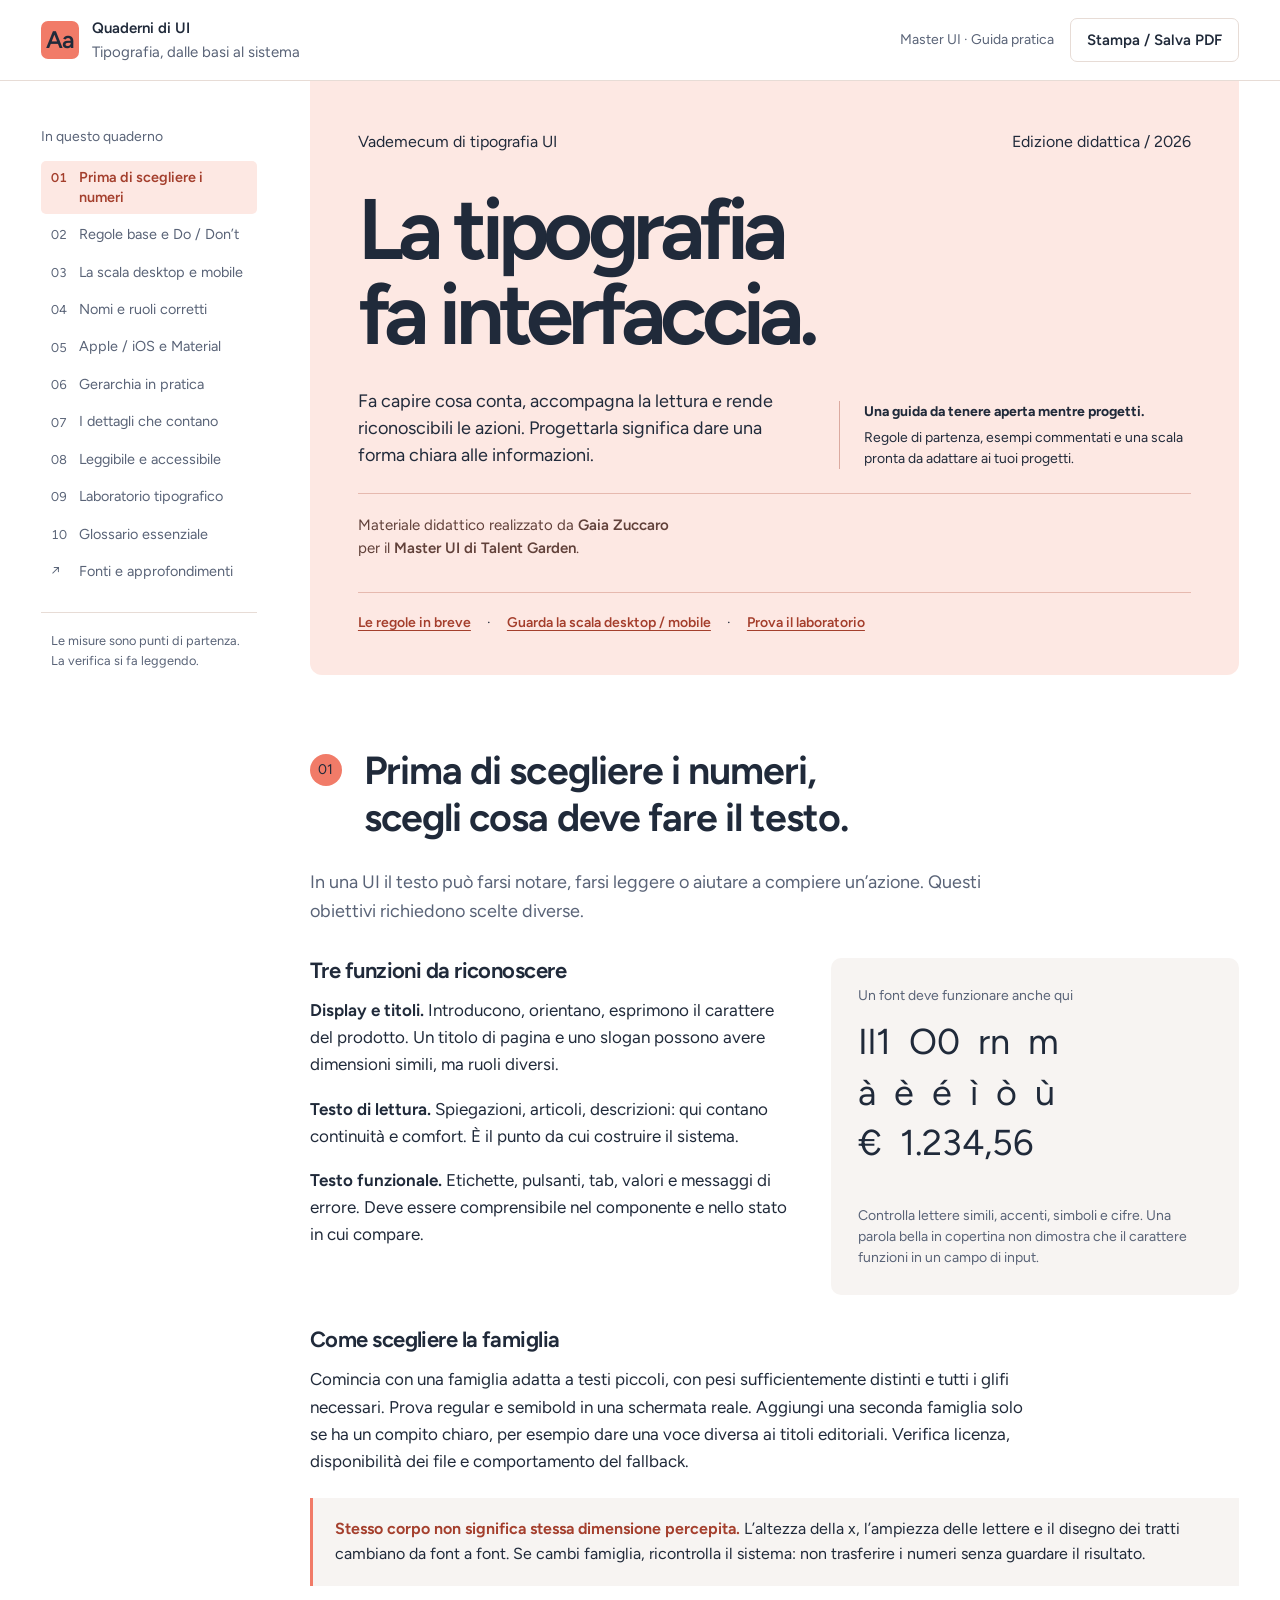
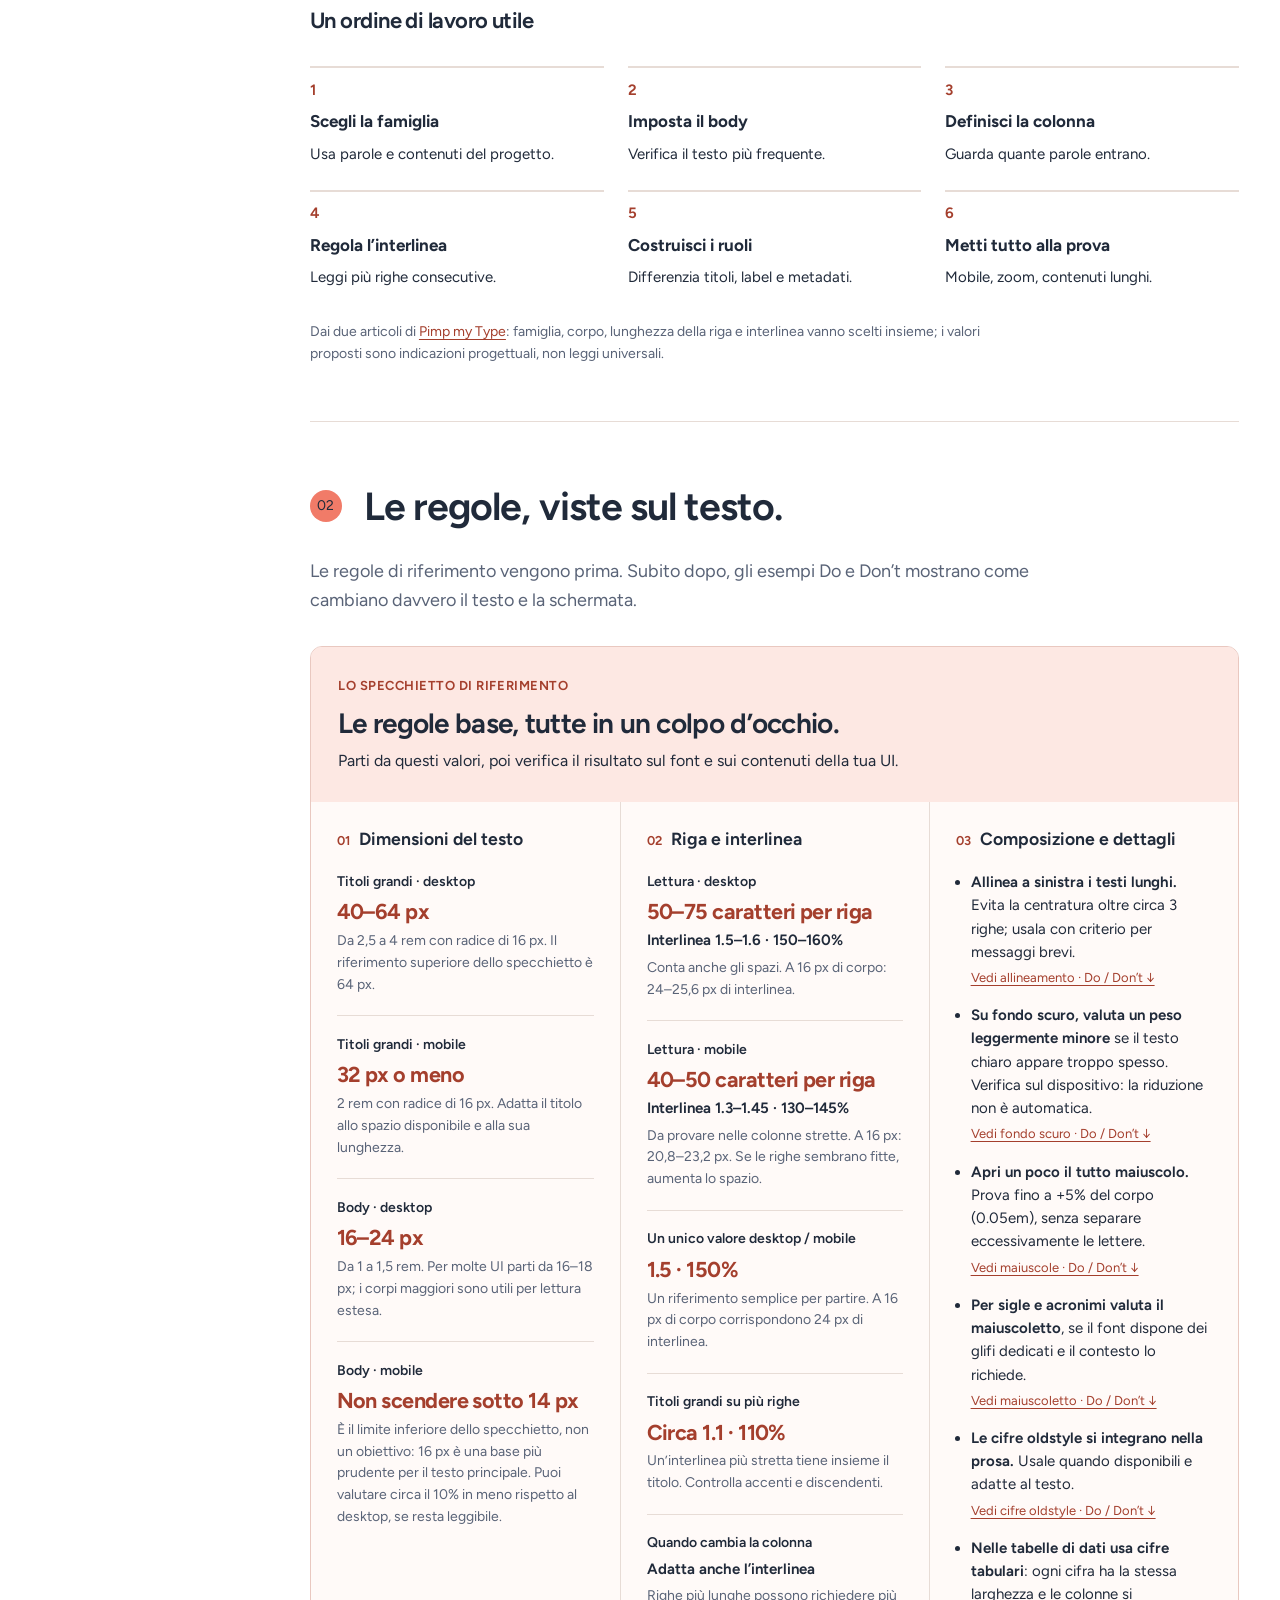
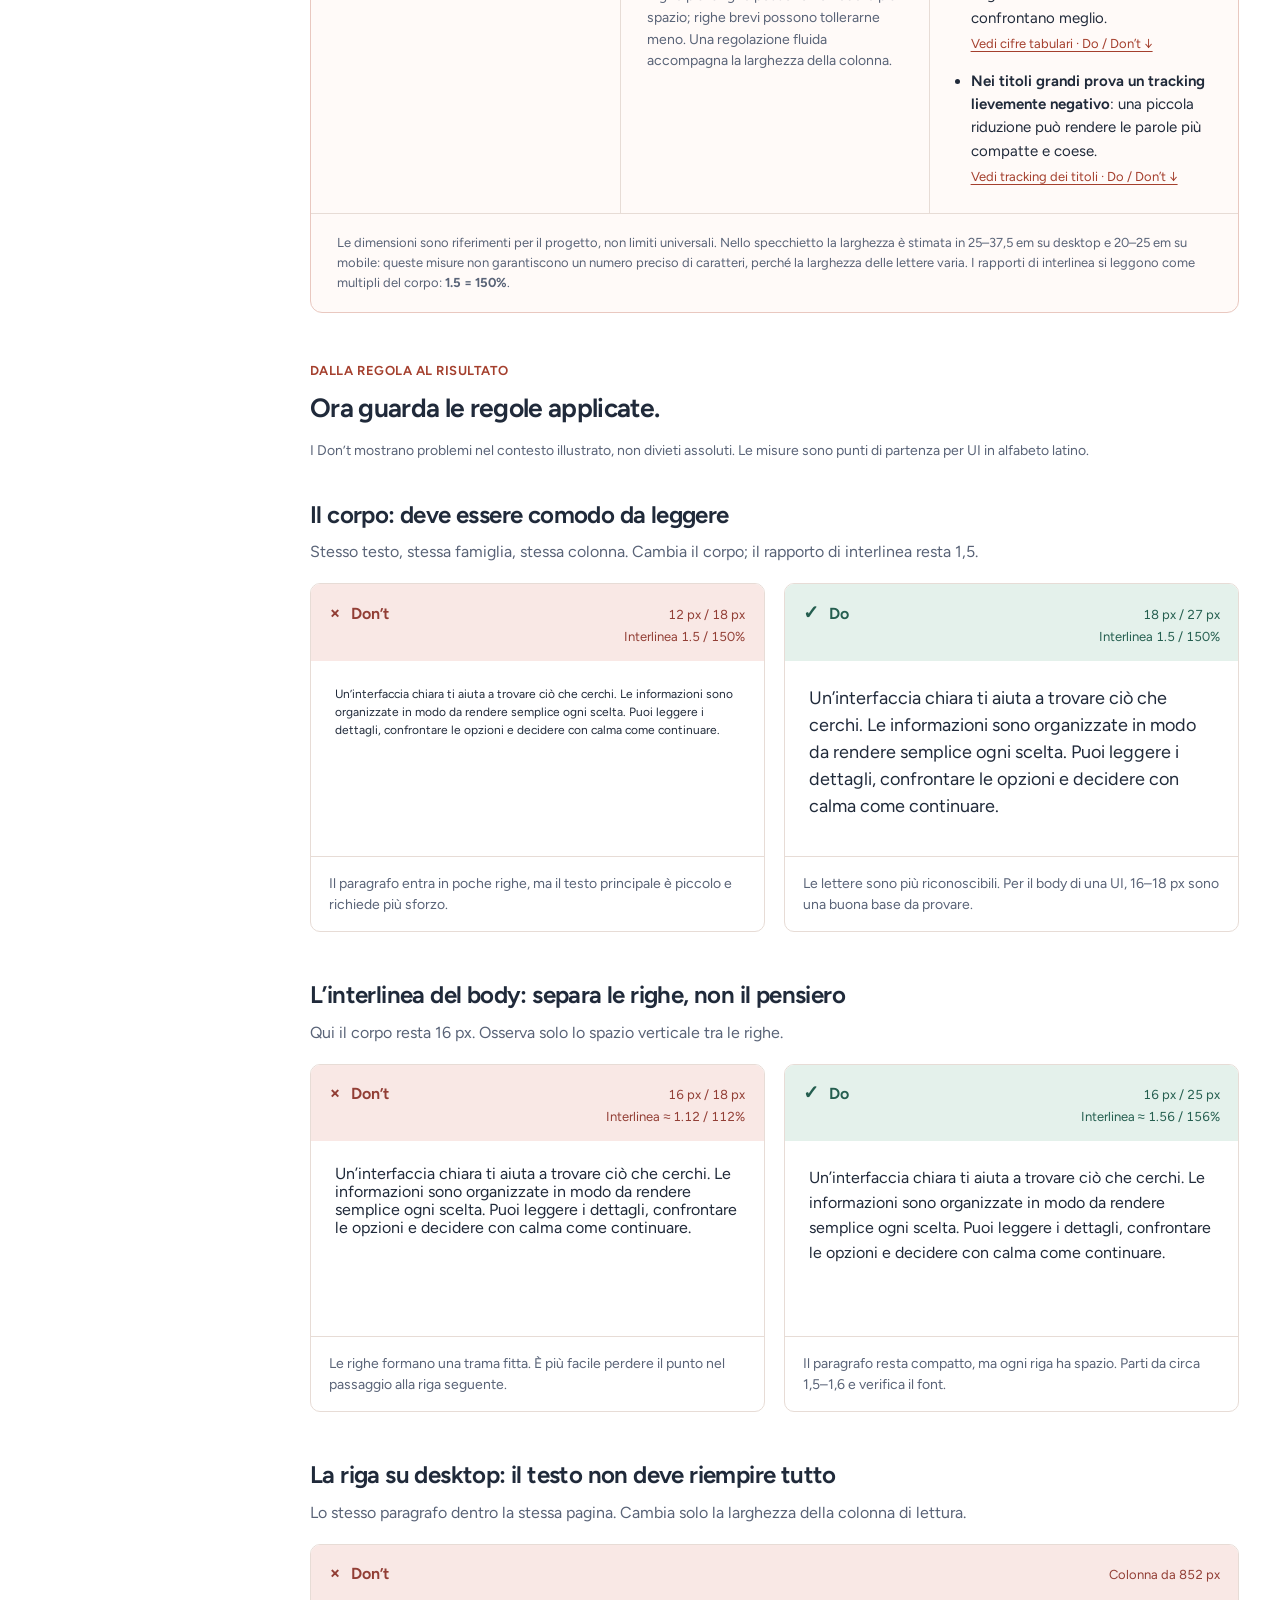
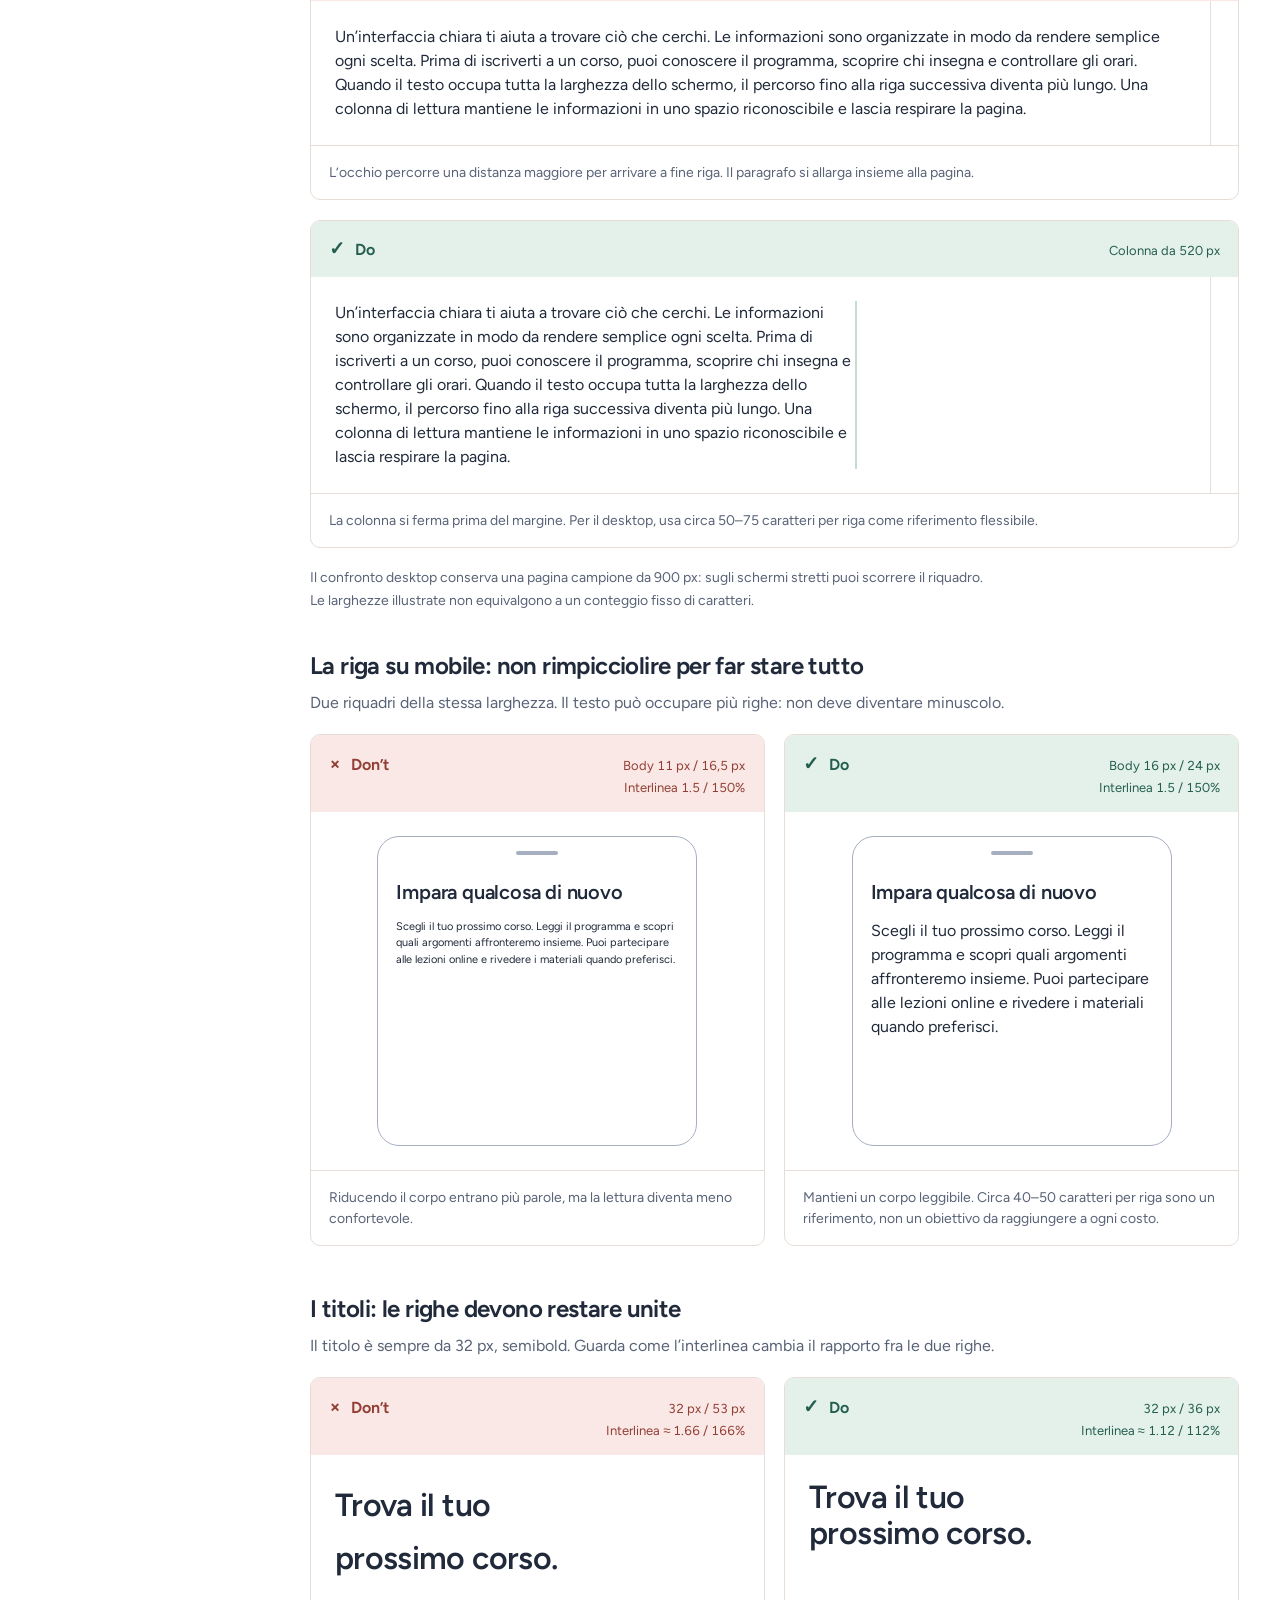
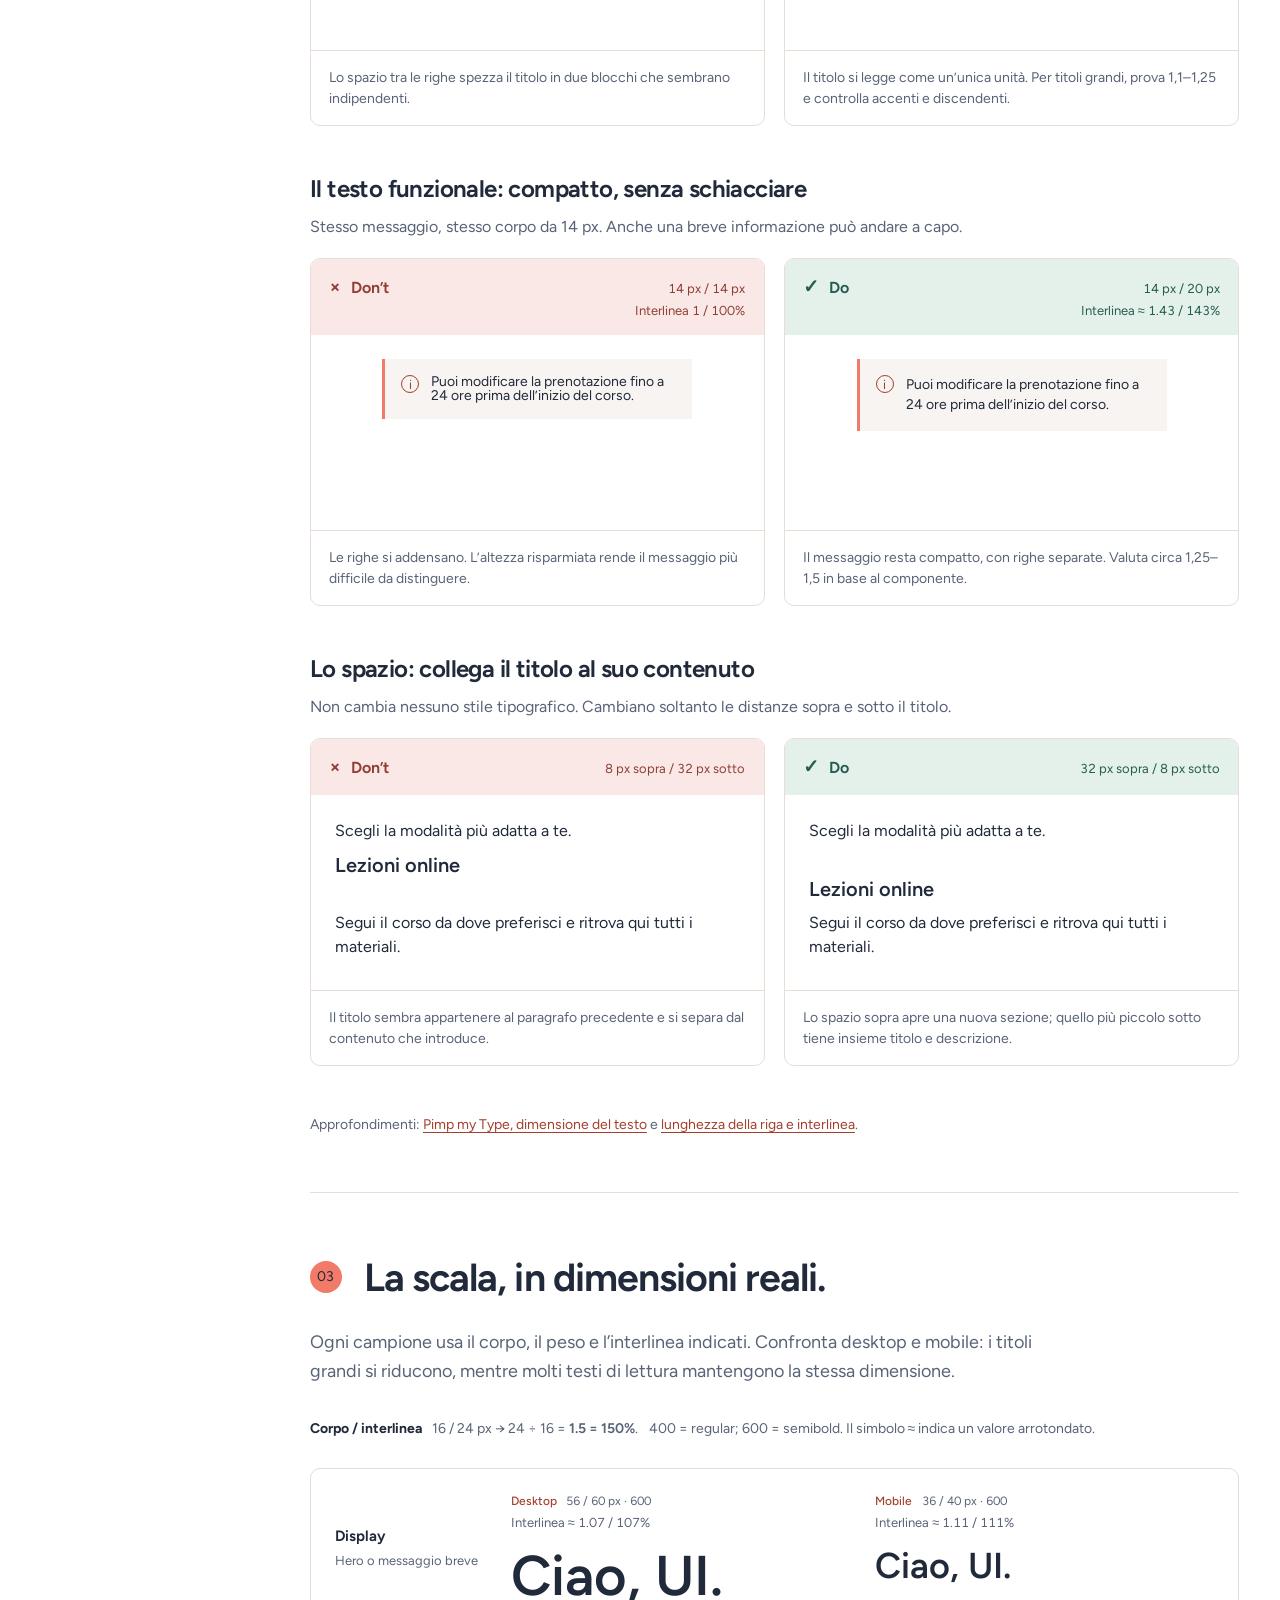
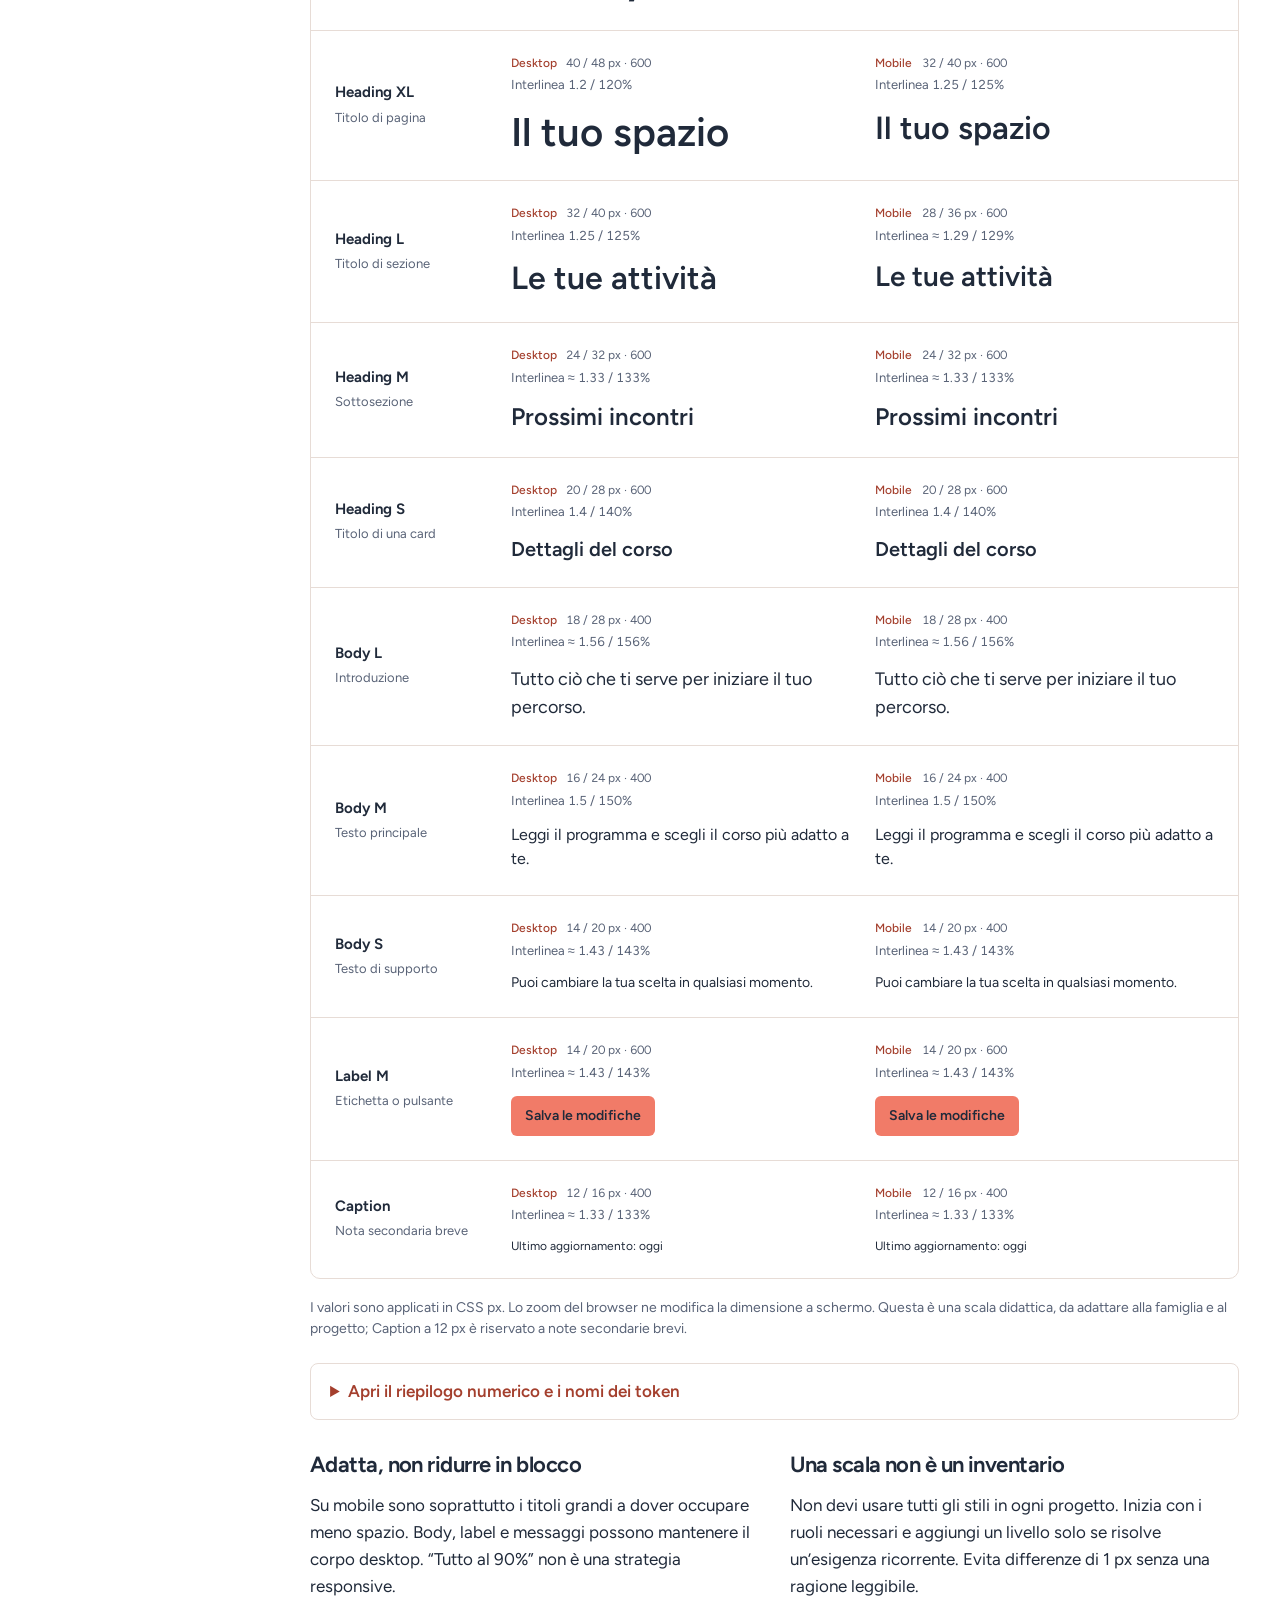
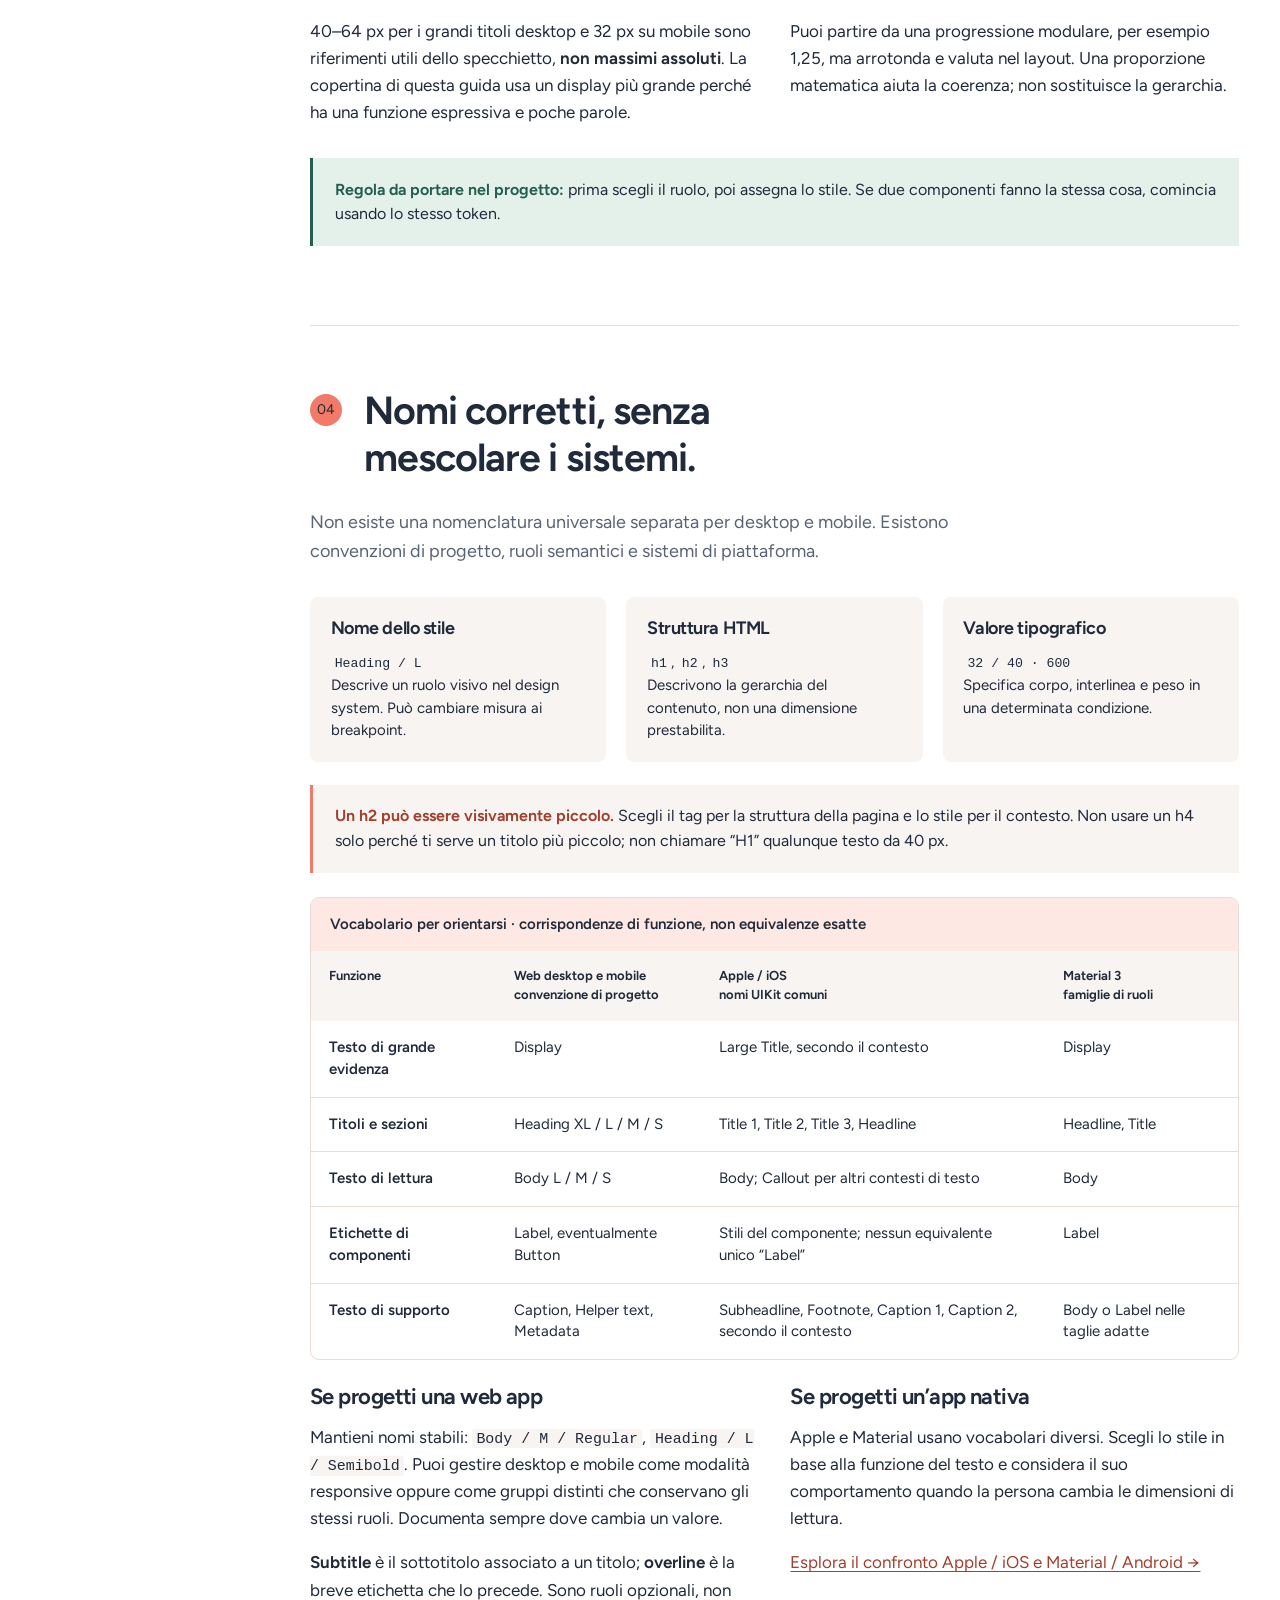
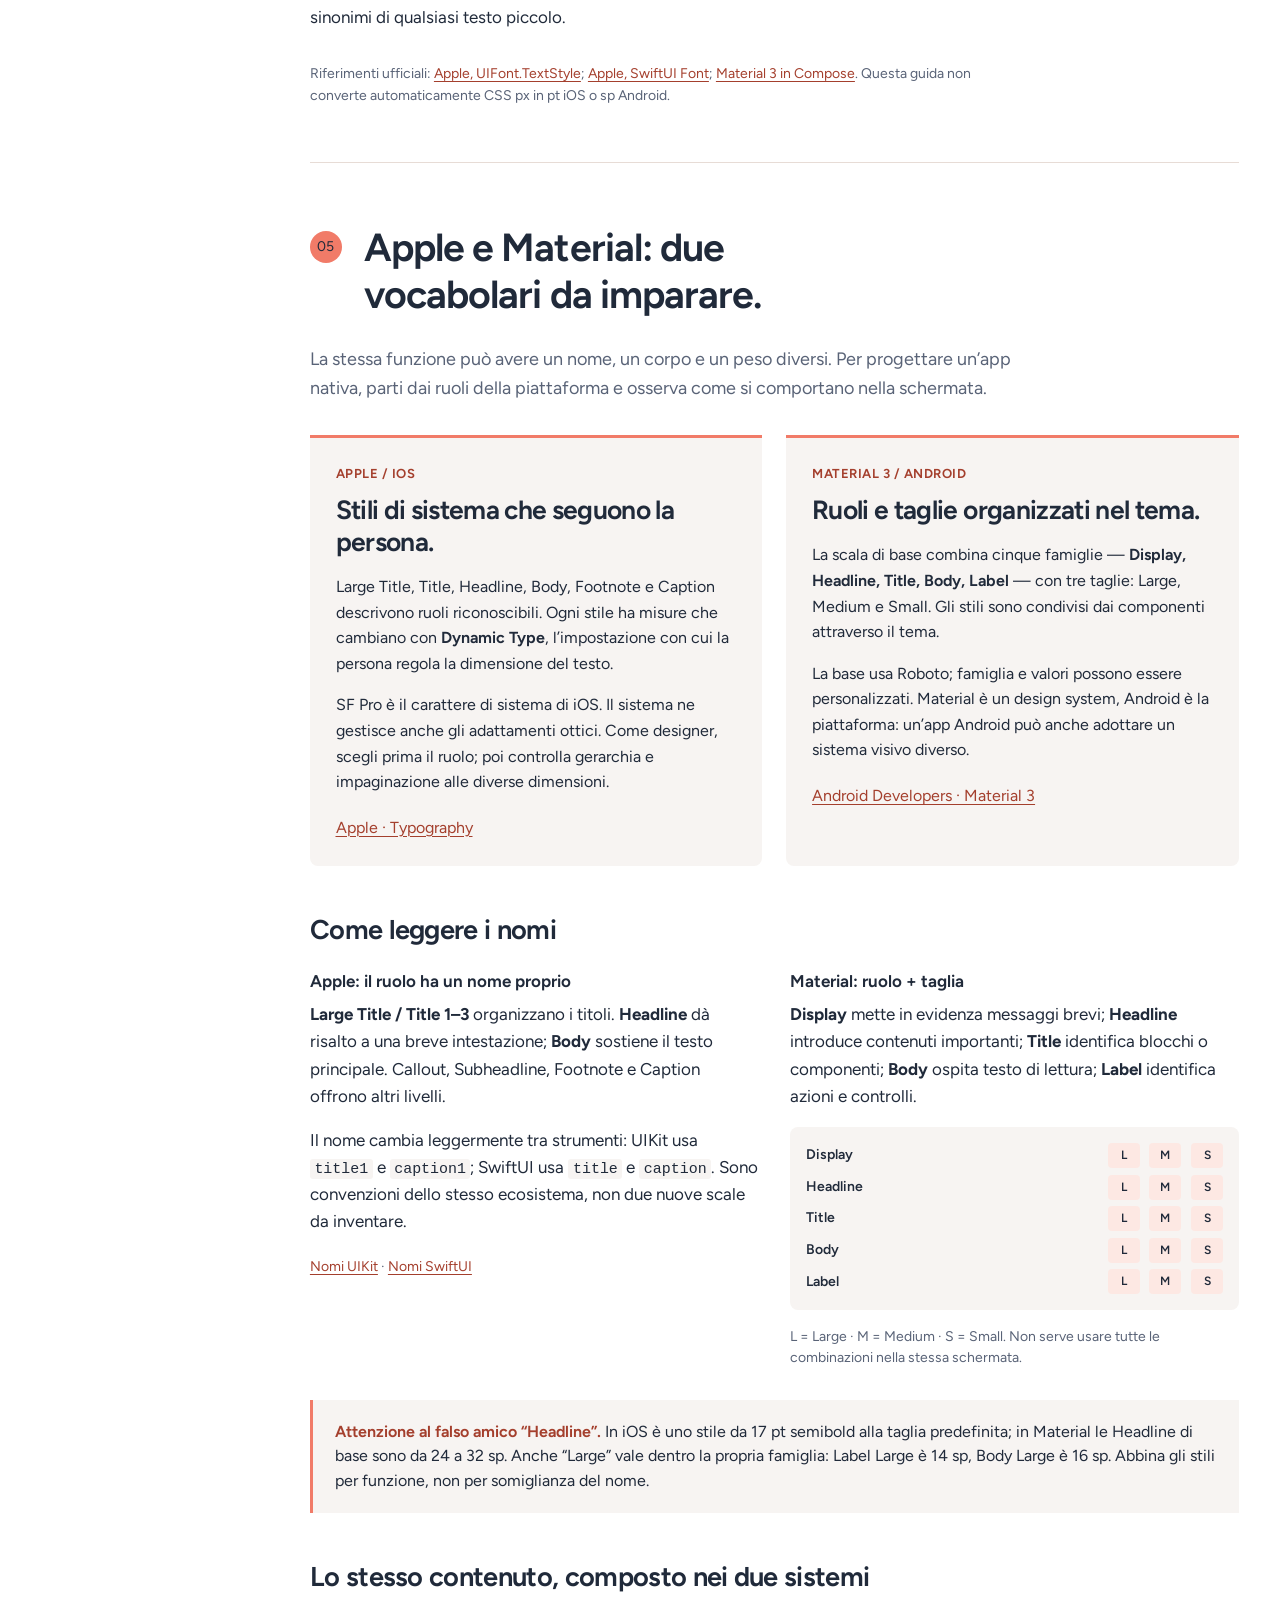
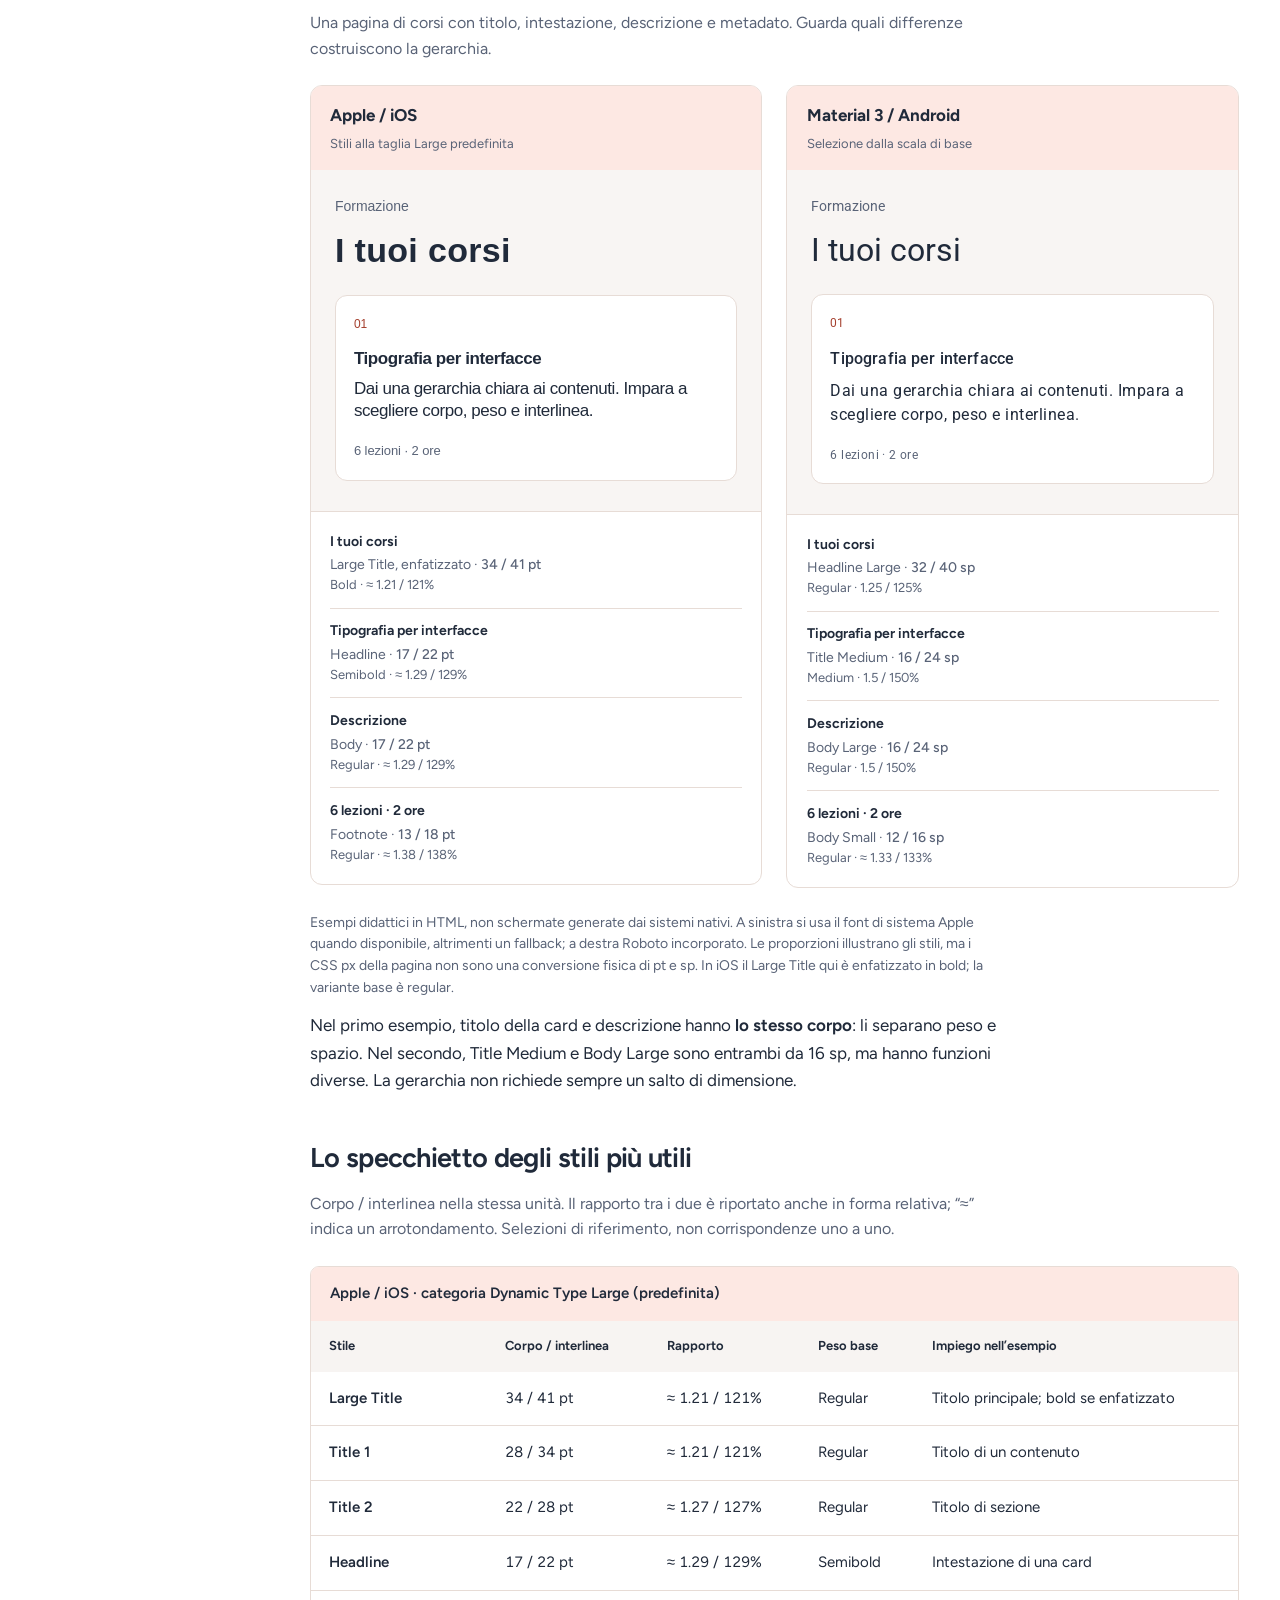
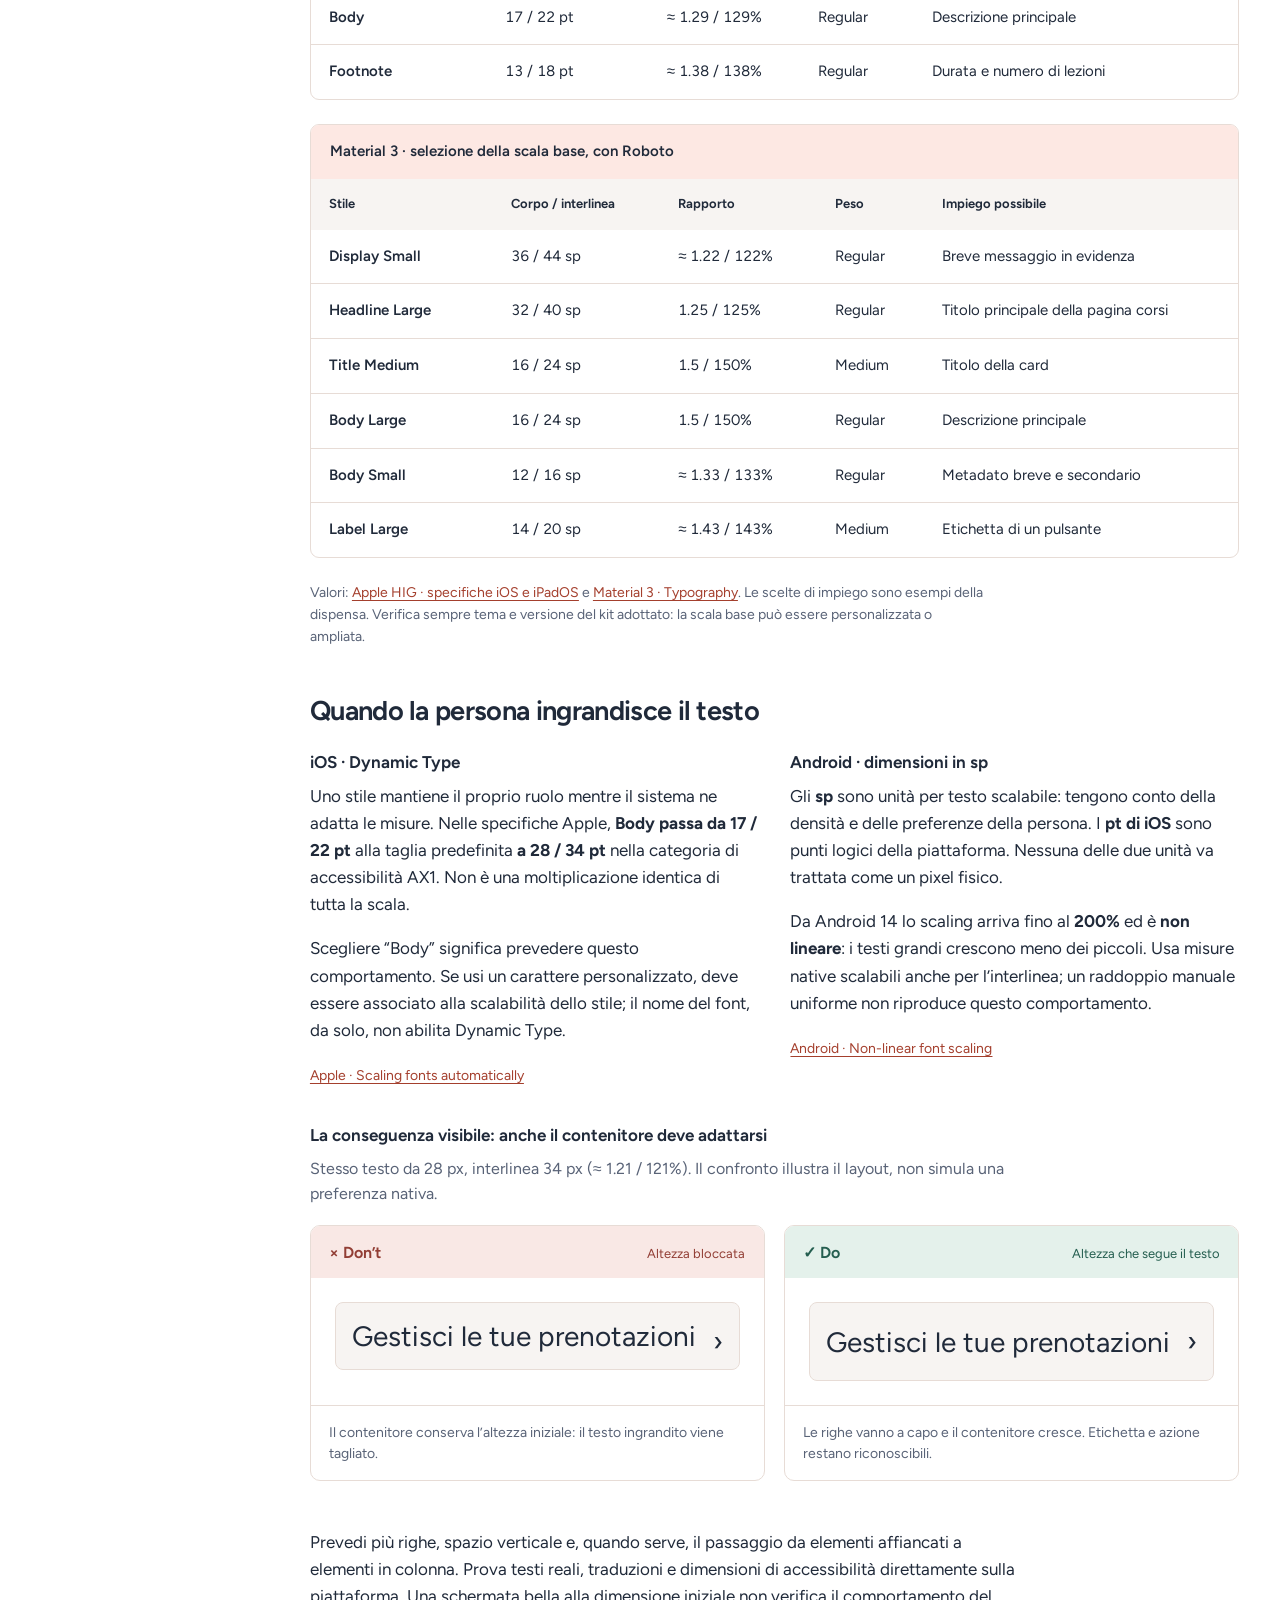
==== index.html @ 77ad52da "Pubblica il vademecum di tipografia UI per Talent Garden" ====
<!DOCTYPE html>

<html lang="it">
<head>
<meta charset="utf-8"/>
<meta content="width=device-width, initial-scale=1" name="viewport"/>
<meta content="Un vademecum di tipografia UI per studenti di master: gerarchia, dimensioni, interlinea, nomenclature desktop e mobile, accessibilità ed esempi visivi." name="description"/>
<meta content="#f17b68" name="theme-color"/>
<title>La tipografia fa interfaccia — Vademecum UI</title>
<!-- Copyright 2022 The Figtree Project Authors (https://github.com/erikdkennedy/figtree)

This Font Software is licensed under the SIL Open Font License, Version 1.1.
This license is copied below, and is also available with a FAQ at:
http://scripts.sil.org/OFL


—————————————————————————————-
SIL OPEN FONT LICENSE Version 1.1 - 26 February 2007
—————————————————————————————-

PREAMBLE
The goals of the Open Font License (OFL) are to stimulate worldwide
development of collaborative font projects, to support the font creation
efforts of academic and linguistic communities, and to provide a free and
open framework in which fonts may be shared and improved in partnership
with others.

The OFL allows the licensed fonts to be used, studied, modified and
redistributed freely as long as they are not sold by themselves. The
fonts, including any derivative works, can be bundled, embedded, 
redistributed and/or sold with any software provided that any reserved
names are not used by derivative works. The fonts and derivatives,
however, cannot be released under any other type of license. The
requirement for fonts to remain under this license does not apply
to any document created using the fonts or their derivatives.

DEFINITIONS
"Font Software" refers to the set of files released by the Copyright
Holder(s) under this license and clearly marked as such. This may
include source files, build scripts and documentation.

"Reserved Font Name" refers to any names specified as such after the
copyright statement(s).

"Original Version" refers to the collection of Font Software components as
distributed by the Copyright Holder(s).

"Modified Version" refers to any derivative made by adding to, deleting,
or substituting — in part or in whole — any of the components of the
Original Version, by changing formats or by porting the Font Software to a
new environment.

"Author" refers to any designer, engineer, programmer, technical
writer or other person who contributed to the Font Software.

PERMISSION & CONDITIONS
Permission is hereby granted, free of charge, to any person obtaining
a copy of the Font Software, to use, study, copy, merge, embed, modify,
redistribute, and sell modified and unmodified copies of the Font
Software, subject to the following conditions:

1) Neither the Font Software nor any of its individual components,
in Original or Modified Versions, may be sold by itself.

2) Original or Modified Versions of the Font Software may be bundled,
redistributed and/or sold with any software, provided that each copy
contains the above copyright notice and this license. These can be
included either as stand-alone text files, human-readable headers or
in the appropriate machine-readable metadata fields within text or
binary files as long as those fields can be easily viewed by the user.

3) No Modified Version of the Font Software may use the Reserved Font
Name(s) unless explicit written permission is granted by the corresponding
Copyright Holder. This restriction only applies to the primary font name as
presented to the users.

4) The name(s) of the Copyright Holder(s) or the Author(s) of the Font
Software shall not be used to promote, endorse or advertise any
Modified Version, except to acknowledge the contribution(s) of the
Copyright Holder(s) and the Author(s) or with their explicit written
permission.

5) The Font Software, modified or unmodified, in part or in whole,
must be distributed entirely under this license, and must not be
distributed under any other license. The requirement for fonts to
remain under this license does not apply to any document created
using the Font Software.

TERMINATION
This license becomes null and void if any of the above conditions are
not met.

DISCLAIMER
THE FONT SOFTWARE IS PROVIDED "AS IS", WITHOUT WARRANTY OF ANY KIND,
EXPRESS OR IMPLIED, INCLUDING BUT NOT LIMITED TO ANY WARRANTIES OF
MERCHANTABILITY, FITNESS FOR A PARTICULAR PURPOSE AND NONINFRINGEMENT
OF COPYRIGHT, PATENT, TRADEMARK, OR OTHER RIGHT. IN NO EVENT SHALL THE
COPYRIGHT HOLDER BE LIABLE FOR ANY CLAIM, DAMAGES OR OTHER LIABILITY,
INCLUDING ANY GENERAL, SPECIAL, INDIRECT, INCIDENTAL, OR CONSEQUENTIAL
DAMAGES, WHETHER IN AN ACTION OF CONTRACT, TORT OR OTHERWISE, ARISING
FROM, OUT OF THE USE OR INABILITY TO USE THE FONT SOFTWARE OR FROM
OTHER DEALINGS IN THE FONT SOFTWARE.
 -->
<style>
@font-face{font-family:Figtree;src:url('[data-uri]') format('truetype');font-weight:300 900;font-style:normal;font-display:swap}
:root{--paper:#fff;--ink:#202a3a;--muted:#596377;--primary:#f17b68;--accent:#a43f2d;--accent-soft:#fde8e3;--tint:#f7f4f2;--line:#e7dcd6;--green:#245e4f;--mint:#e4f1eb;--rose:#f9e8e5;--red:#923e35;--font:Figtree,'Avenir Next','Segoe UI',sans-serif}
*{box-sizing:border-box}html{font-size:100%;scroll-behavior:smooth;scroll-padding-top:6rem}body{margin:0;color:var(--ink);background:var(--paper);font:400 1.0625rem/1.6 var(--font);text-rendering:optimizeLegibility}button,input,select{font:inherit}button,a,input,select{touch-action:manipulation}button{cursor:pointer}a{color:var(--accent);text-underline-offset:.2em;text-decoration-thickness:1px}a:hover{text-decoration-thickness:2px}a:focus-visible,button:focus-visible,input:focus-visible,select:focus-visible,summary:focus-visible,[tabindex]:focus-visible{outline:3px solid var(--accent);outline-offset:4px}p{margin:0 0 1em}p:last-child{margin-bottom:0}h1,h2,h3,h4{line-height:1.2;font-weight:650;margin:0 0 .6em;letter-spacing:-.025em}h2{font-size:clamp(1.875rem,1.45rem + 1.25vw,2.6rem);max-width:24ch;text-wrap:balance}h3{font-size:1.375rem}h4{font-size:1.0625rem;letter-spacing:0}ul,ol{padding-left:1.2em;margin:.7em 0 1.3em}li+li{margin-top:.45em}strong{font-weight:650}small,.small{font-size:.875rem;line-height:1.5}code{font:.88em/1.55 ui-monospace,SFMono-Regular,Consolas,monospace;overflow-wrap:anywhere;background:var(--tint);padding:.12em .3em;border-radius:3px}pre{max-width:100%;overflow:auto;white-space:pre-wrap;word-break:break-word;padding:1.4rem;background:var(--tint);border-radius:8px;font-size:.875rem}pre code{padding:0;background:none}figure{margin:0}button,.button{display:inline-flex;align-items:center;justify-content:center;gap:.5rem;border:1px solid var(--line);border-radius:7px;background:white;color:var(--ink);padding:.6rem 1rem;font-weight:600;font-size:.9375rem;line-height:1.4;text-decoration:none;min-height:44px}button:hover,.button:hover{background:var(--tint)}.primary{background:var(--primary);color:#fff;border-color:var(--primary)}.primary:hover{background:#e86f5c}.muted{color:var(--muted)}.measure{max-width:65ch}.skip{position:fixed;left:1rem;top:-5rem;z-index:100;background:#fff;padding:.6rem 1rem}.skip:focus{top:1rem}.topbar{height:auto;min-height:76px;display:flex;align-items:center;justify-content:space-between;gap:1rem;padding:1rem 3.2vw;border-bottom:1px solid var(--line);background:#fff;position:sticky;top:0;z-index:10}.brand{display:flex;align-items:center;gap:.8rem;color:var(--ink);text-decoration:none;font-size:.9375rem;font-weight:600}.brand-mark{display:grid;place-items:center;background:var(--primary);color:white;width:38px;height:38px;border-radius:7px;font-size:1.5rem;letter-spacing:-.06em;flex-shrink:0}.top-actions{display:flex;gap:1rem;align-items:center}.edition{font-size:.875rem;color:var(--muted)}.layout{max-width:1510px;margin:auto;display:grid;grid-template-columns:228px minmax(0,1fr);gap:3.2vw;padding:0 3.2vw}.sidebar{position:sticky;top:102px;align-self:start;max-height:calc(100vh - 122px);overflow:auto;padding:24px 12px 30px 0}.sidebar-label{font-size:.875rem;color:var(--muted);margin:0 0 .8rem}.sidebar nav{display:grid;gap:4px}.sidebar a{color:var(--muted);font-size:.9rem;padding:7px 10px;line-height:1.35;display:flex;gap:10px;border-radius:5px;text-decoration:none}.sidebar a span{font-variant-numeric:tabular-nums;font-size:.8rem;min-width:18px;padding-top:.08rem}.sidebar a:hover{background:var(--tint);color:var(--accent)}.sidebar a[aria-current="location"]{background:var(--accent-soft);color:#a43f2d;font-weight:600}.sidebar-foot{border-top:1px solid var(--line);margin-top:24px;padding:18px 10px 0;font-size:.8rem;color:var(--muted);line-height:1.5}.mobile-index{display:none}main{min-width:0;padding-bottom:2rem}.hero{background:var(--accent-soft);border-radius:0 0 12px 12px;padding:3rem 3rem 2.5rem;margin-bottom:3.5rem;position:relative}.hero-kicker{font-size:1rem;margin-bottom:2rem;display:flex;justify-content:space-between;gap:1rem}.hero h1{font-size:clamp(3.5rem,2rem + 4.2vw,6.6rem);line-height:.99;letter-spacing:-.065em;font-weight:650;max-width:12ch;margin-bottom:2rem;overflow-wrap:normal}.hero-intro{display:grid;grid-template-columns:1.25fr 1fr;gap:2.5rem;align-items:end}.hero-intro p{max-width:39ch;font-size:1.125rem;line-height:1.5;margin:0}.hero-meta{border-left:1px solid #dbaaa0;padding-left:1.5rem;font-size:.875rem;line-height:1.5}.hero-meta b{display:block;margin-bottom:.35rem}.hero-foot{border-top:1px solid #e6b9af;margin-top:2rem;padding-top:1.2rem;display:flex;gap:1rem;flex-wrap:wrap;font-size:.875rem}.hero-foot a{font-weight:600;color:#a43f2d}.chapter{padding:1rem 0 3.5rem;margin-bottom:2.8rem;border-bottom:1px solid var(--line);scroll-margin-top:6rem}.chapter-title{display:flex;align-items:flex-start;gap:1.4rem;margin-bottom:1.4rem}.chapter-num{font-size:.875rem;line-height:1;display:grid;place-items:center;background:var(--primary);color:#fff;min-width:32px;height:32px;border-radius:50%;margin-top:.45rem}.chapter-title h2{margin-bottom:.3rem}.intro{color:var(--muted);font-size:1.125rem;max-width:61ch;line-height:1.6;margin-bottom:2rem}.split{display:grid;grid-template-columns:minmax(0,1.2fr) minmax(0,1fr);gap:2rem;align-items:start;margin:1.5rem 0 2rem}.split.equal{grid-template-columns:1fr 1fr}.note{border-left:3px solid var(--primary);background:var(--tint);padding:1.2rem 1.4rem;margin:1.4rem 0}.note p{font-size:1rem;line-height:1.55}.note strong{color:#a43f2d}.note.mint{background:var(--mint);border-color:var(--green)}.note.mint strong{color:var(--green)}.specimen{border-radius:10px;background:var(--tint);padding:1.7rem;min-width:0}.specimen figcaption{font-size:.875rem;color:var(--muted);line-height:1.5;margin-top:1.2rem}.sample-word{font-size:4.5rem;line-height:1.25;letter-spacing:-.045em;margin:.2rem 0}.specimen-label{font-size:.875rem;display:block;color:var(--muted);margin-bottom:.65rem}.comparison{display:grid;grid-template-columns:1fr 1fr;gap:1.2rem;margin:1.5rem 0}.example{padding:1.5rem;background:var(--tint);border-radius:9px;min-width:0}.example.good{background:var(--mint)}.example.bad{background:var(--rose)}.example-title{font-size:.875rem;display:block;font-weight:600;color:var(--green);margin-bottom:1rem}.bad .example-title{color:var(--red)}.example p{font-size:1rem}.font-test{font-size:2.25rem;line-height:1.4;word-spacing:.25em;overflow-wrap:anywhere}.quick-grid{display:grid;grid-template-columns:1fr 1fr;gap:0 2.5rem;margin:1.5rem 0}.quick-item{border-top:1px solid var(--line);padding:1.2rem 0;display:grid;grid-template-columns:88px 1fr;gap:1rem}.quick-item b{font-size:1.375rem;line-height:1.3;letter-spacing:-.025em;color:var(--accent)}.quick-item p{font-size:.9375rem;line-height:1.5}.quick-item p strong{display:block;color:var(--ink)}.source-note{font-size:.875rem;line-height:1.55;color:var(--muted);margin-top:1.3rem;max-width:75ch}.steps{counter-reset:step;list-style:none;padding:0;display:grid;grid-template-columns:repeat(3,1fr);gap:1.5rem;margin:2rem 0}.steps li{margin:0;counter-increment:step;padding-top:.6rem;border-top:2px solid var(--line);font-size:.9375rem}.steps li::before{content:counter(step);display:block;color:var(--accent);font-weight:650;margin-bottom:.4rem}.steps b{display:block;font-size:1.0625rem;margin-bottom:.4rem}.table-wrap{width:100%;overflow-x:auto;overscroll-behavior-x:contain;margin:1.5rem 0;border:1px solid var(--line);border-radius:9px}.data-table{border-collapse:collapse;width:100%;font-size:.9375rem;line-height:1.45;min-width:675px}.data-table caption{text-align:left;padding:1rem 1.2rem;font-weight:600;background:var(--accent-soft)}.data-table th,.data-table td{padding:1rem 1.1rem;vertical-align:top;text-align:left;border-bottom:1px solid var(--line)}.data-table thead{background:var(--tint)}.data-table thead th{font-size:.8125rem;font-weight:650}.data-table tbody th{font-weight:600;min-width:152px}.data-table tbody th small{display:block;color:var(--muted);font-weight:400;margin-top:.2rem}.data-table tr:last-child>*{border-bottom:0}.data-table .numeric{white-space:nowrap;font-variant-numeric:tabular-nums}.data-table tbody tr:hover{background:#fff8f5}.data-table code{font-size:.8rem}.legend{display:flex;gap:.65rem;align-items:baseline;flex-wrap:wrap;font-size:.875rem;line-height:1.5;color:var(--muted)}.legend b{color:var(--ink)}.role-map{display:grid;grid-template-columns:repeat(3,minmax(0,1fr));gap:1.25rem;margin-top:1.5rem}.role-map>div{padding:1.3rem;background:var(--tint);border-radius:8px}.role-map h3{font-size:1.125rem}.role-map p{font-size:.9375rem;line-height:1.5}.demo-toolbar{display:flex;align-items:center;justify-content:space-between;gap:1rem;flex-wrap:wrap;margin-bottom:1.5rem}.segmented{display:flex;gap:3px;background:var(--tint);padding:4px;border-radius:9px}.segmented button{border:0;background:transparent;min-height:40px;padding:.45rem .85rem}.segmented button[aria-pressed="true"]{background:var(--primary);color:#fff}.ui-demo{padding:2rem;background:var(--tint);border-radius:10px}.ui-surface{width:100%;max-width:680px;margin:0 auto;background:white;padding:2rem;border:1px solid var(--line);border-radius:10px;transition:max-width .2s}.ui-surface.mobile{max-width:360px}.ui-heading{font-size:2.5rem;line-height:1.2;font-weight:650;letter-spacing:-.03em;margin:.25rem 0 1rem}.ui-surface.mobile .ui-heading{font-size:2rem;line-height:1.25}.ui-body{font-size:1rem;line-height:1.5;max-width:52ch}.ui-label{font-size:.875rem;line-height:1.43;font-weight:600}.ui-meta{font-size:.875rem;line-height:1.43;color:var(--muted)}.ui-demo-caption{font-size:.875rem;color:var(--muted);margin:1rem 0 0}.ui-field{border:1px solid #8994aa;border-radius:6px;padding:.7rem .8rem;font-size:1rem;line-height:1.5;margin:.4rem 0 1.25rem}.mock-button{display:inline-block;background:var(--primary);color:#fff;padding:.7rem 1.15rem;border-radius:7px;font-size:.875rem;font-weight:600}.rules{display:grid;grid-template-columns:1fr 1fr;gap:1.6rem 2rem}.rule{border-top:1px solid var(--line);padding-top:1.2rem}.rule h3{font-size:1.2rem}.rule p{font-size:1rem;line-height:1.6}.lab{border:1px solid var(--line);border-radius:12px;overflow:hidden;margin:1.5rem 0}.lab-controls{background:var(--accent-soft);padding:1.5rem;display:grid;grid-template-columns:repeat(3,minmax(0,1fr));gap:1.5rem}.control label{display:flex;justify-content:space-between;gap:1rem;font-size:.9375rem;font-weight:600}.control input{width:100%;accent-color:var(--accent);height:32px;margin:.5rem 0 0}.control output{font-variant-numeric:tabular-nums;font-weight:400}.lab-stage{padding:2rem;background:#fff}.lab-sample{font-size:18px;line-height:1.55;max-width:60ch;margin:0 auto;overflow-wrap:anywhere}.lab-readout{background:var(--tint);padding:1rem 1.5rem;display:flex;justify-content:space-between;gap:1rem;align-items:center;font-size:.875rem}.lab-readout p{margin:0;max-width:65ch}.lab-presets{display:flex;gap:.5rem;flex-wrap:wrap;margin:1rem 0}.lab-note{font-size:.875rem;color:var(--muted);margin:1rem 0}.glossary{display:grid;grid-template-columns:1fr 1fr;gap:0 2rem;margin:1.5rem 0}.glossary>div{padding:1rem 0;border-top:1px solid var(--line)}.glossary dt{font-weight:650;font-size:1rem;margin-bottom:.35rem}.glossary dd{margin:0;font-size:.9375rem;line-height:1.55}.checklist{padding:0;list-style:none;margin:1.5rem 0}.checklist li{margin:0;border-bottom:1px solid var(--line)}.checklist label{display:flex;align-items:flex-start;gap:.85rem;padding:1rem .2rem;cursor:pointer}.checklist input{accent-color:var(--accent);width:20px;height:20px;flex-shrink:0;margin:3px 0 0}.checklist span{font-size:1rem;line-height:1.5}.checklist input:checked+span{color:var(--muted)}.check-progress{color:var(--accent);font-weight:600}.exercise{background:var(--accent-soft);padding:2rem;border-radius:10px;margin:2rem 0}.exercise h3{font-size:1.5rem}.exercise p,.exercise li{font-size:1rem}.sources{padding:0;list-style:none;display:grid;grid-template-columns:1fr 1fr;gap:1.3rem 2rem}.sources li{margin:0;font-size:.9375rem;line-height:1.5}.sources a{font-weight:600}.sources small{display:block;margin-top:.2rem;color:var(--muted)}.back-top{font-size:.9375rem}.footer{font-size:.875rem;color:var(--muted);padding:1rem 0 2rem;display:flex;justify-content:space-between;gap:1.5rem}.license{font-size:.8125rem;margin-top:1.5rem;color:var(--muted)}.license pre{font-size:.75rem}.sr-only{position:absolute;width:1px;height:1px;padding:0;margin:-1px;overflow:hidden;clip:rect(0,0,0,0);white-space:nowrap;border:0}
@media(min-width:1500px){.layout{gap:50px}}
@media(max-width:1120px){.layout{grid-template-columns:185px minmax(0,1fr);gap:28px;padding:0 24px}.sidebar a{font-size:.84375rem}.hero{padding:2.5rem 2rem}.hero h1{font-size:4.8rem}.hero-intro{grid-template-columns:1fr}.hero-meta{display:none}.role-map{grid-template-columns:1fr}.quick-grid{gap:0 1.5rem}.quick-item{grid-template-columns:70px 1fr}}
@media(max-width:850px){.topbar{position:relative;padding:1rem 22px}.layout{display:block;padding:0 22px}.sidebar{display:none}.mobile-index{display:block;padding:1rem 0}.mobile-index summary{font-weight:600;cursor:pointer}.mobile-index nav{display:grid;grid-template-columns:1fr 1fr;gap:.6rem 1rem;margin:1rem 0}.mobile-index a{font-size:.9375rem;padding:.25rem 0}.hero{border-radius:10px;margin-top:.2rem}.hero h1{font-size:clamp(3.3rem,9.7vw,5.2rem)}.hero-intro{grid-template-columns:1.3fr 1fr}.hero-meta{display:block}.chapter{scroll-margin-top:1.5rem}html{scroll-padding-top:1rem}}
@media(max-width:590px){body{font-size:1rem}.topbar{padding:.9rem 18px}.brand{font-size:.8125rem;gap:.55rem}.brand-mark{width:32px;height:32px;font-size:1.3rem}.edition{display:none}.topbar button{font-size:.8125rem;padding:.5rem .7rem}.layout{padding:0 18px}.hero{padding:1.7rem 1.3rem 1.4rem;margin-bottom:2.3rem}.hero-kicker{font-size:.875rem;margin-bottom:1.6rem}.hero-kicker span:last-child{display:none}.hero h1{font-size:clamp(2.6rem,10.3vw,4rem);letter-spacing:-.055em}.hero-intro{grid-template-columns:1fr;gap:1rem}.hero-intro p{font-size:1.0625rem}.hero-meta{display:none}.hero-foot{gap:.5rem 1.5rem;font-size:.8125rem}.chapter{padding-bottom:2.5rem;margin-bottom:2rem}.chapter-title{gap:.85rem}.chapter-num{min-width:27px;height:27px;margin-top:.25rem;font-size:.8125rem}.intro{font-size:1.0625rem}.split,.split.equal,.comparison,.quick-grid,.rules,.glossary,.sources{grid-template-columns:1fr}.split{gap:1rem}.quick-item{grid-template-columns:85px 1fr}.steps{grid-template-columns:1fr 1fr}.lab-controls{grid-template-columns:1fr;gap:.7rem;padding:1.2rem}.lab-stage{padding:1.2rem}.lab-readout{align-items:flex-start;flex-direction:column}.lab-presets button{font-size:.875rem}.ui-demo{padding:1rem}.ui-surface{padding:1.3rem}.ui-heading{font-size:2rem}.exercise{padding:1.4rem}.footer{flex-direction:column;gap:.4rem}.mobile-index nav{grid-template-columns:1fr 1fr}.sample-word{font-size:3.7rem}.table-wrap{border-radius:6px}.data-table{font-size:.875rem}.data-table th,.data-table td{padding:.8rem}.demo-toolbar{align-items:flex-start;flex-direction:column}}
@media(prefers-reduced-motion:reduce){html{scroll-behavior:auto}*{transition:none!important}}
@page{size:A4;margin:16mm 15mm 18mm}
@media print{html{font-size:10pt;scroll-behavior:auto}body{font-size:10.5pt;line-height:1.5;color:#172131}.topbar,.sidebar,.mobile-index,.skip,.no-print,.back-top{display:none!important}.layout{display:block;padding:0;max-width:none}main{padding:0}.hero{margin:0 0 12mm;padding:12mm;background:#fde8e3!important;border-radius:6px;break-inside:avoid}.hero h1{font-size:53pt;max-width:11ch}.hero-kicker{margin-bottom:6mm}.hero-intro{grid-template-columns:1.2fr 1fr}.hero-meta{display:block}.hero-foot{display:none}.chapter{margin:0;padding:9mm 0 5mm;break-before:page;border:none;scroll-margin:0}.chapter-title{break-after:avoid}.chapter h2{font-size:25pt}.chapter h3{break-after:avoid}.intro{font-size:11.5pt;margin-bottom:6mm}.split{gap:7mm}.example,.specimen,.note,.rule,.exercise,.quick-item,.glossary>div{break-inside:avoid}.table-wrap{overflow:visible;border:none}.data-table{min-width:0;font-size:9pt}.data-table th,.data-table td{padding:3mm 2.5mm}.data-table thead{display:table-header-group}.data-table tr{break-inside:avoid}.data-table tbody th{min-width:0}.data-table code{font-size:8pt}.data-table caption{background:#fde8e3!important}.chapter-num{background:#f17b68!important;color:white!important}.sources{gap:4mm 6mm}.sources li{break-inside:avoid;font-size:9.5pt}.sources a::after{content:'\A' attr(href);white-space:pre-wrap;display:block;font-size:7.5pt;line-height:1.4;font-weight:400;color:#596377;overflow-wrap:anywhere;margin-top:1mm}.lab{break-inside:avoid}.lab-controls{display:none}.lab-stage{padding:6mm}.lab-sample{font-size:11pt!important;line-height:1.55!important;max-width:60ch!important}.lab-readout button,.lab-presets,.checklist input,.license{display:none}.checklist label{padding:3mm 0;break-inside:avoid}.checklist label::before{content:'□';font-size:12pt}.checklist input:checked+span{color:inherit}.check-progress{display:none}.role-map{grid-template-columns:repeat(3,1fr);gap:4mm}.role-map>div{padding:4mm}.role-map p{font-size:9.5pt}.ui-demo{break-inside:avoid}.ui-surface{max-width:100%!important}.ui-surface .ui-heading{font-size:26pt!important}.footer{margin-top:7mm}.print-color{print-color-adjust:exact;-webkit-print-color-adjust:exact}p,li{orphans:3;widows:3}a{color:#a43f2d}}
@media print{.chapter{break-before:auto;padding:7mm 0 3mm}#basi{break-before:page}.chapter-title{margin-bottom:4mm}.intro{margin-bottom:5mm;break-after:avoid}.split,.comparison{margin:5mm 0;gap:6mm;break-inside:avoid}.note{padding:4mm;margin:5mm 0}.quick-grid{margin:4mm 0}.quick-item{padding:3mm 0}.steps{margin:5mm 0;gap:4mm}.table-wrap{break-inside:avoid}.data-table{font-size:8.5pt;line-height:1.35}.data-table th,.data-table td{padding:2.5mm 2mm}.data-table tbody th small{font-size:8pt}.rule{padding-top:3mm}.rules{gap:4mm 6mm}.ui-demo{padding:5mm}.ui-surface{padding:5mm}.footer{margin-top:3mm;padding:0;break-inside:avoid}.glossary>div{padding:3mm 0}.sources{gap:3mm 5mm}.source-note{margin-top:3mm}.ui-demo-caption{margin-top:3mm}.exercise{margin:5mm 0;padding:5mm}.hero{margin-bottom:0}.hero h1{letter-spacing:-.045em}.hero-meta{font-size:10pt}.hero-intro p{font-size:12pt}}
@media print{html{font-size:9pt}body{font-size:10pt;line-height:1.42}.chapter{break-before:page;padding:0}.chapter-title{margin-bottom:3mm}.chapter h2{font-size:23pt;max-width:29ch}.intro{font-size:11pt;margin-bottom:4mm}.split,.comparison{margin:4mm 0;gap:5mm}.note{margin:4mm 0;padding:3.5mm}.steps{margin:4mm 0;gap:3mm}.quick-item{padding:2.5mm 0}.specimen{padding:5mm}.source-note{font-size:8.5pt}.rules{gap:4mm 5mm}.rule p{font-size:9.5pt;line-height:1.45}.data-table{font-size:8.5pt;line-height:1.3}.data-table th,.data-table td{padding:2mm}.data-table caption{padding:3mm}.data-table thead th{font-size:8pt}.data-table tbody th small{margin:0}.data-table code{font-size:7.5pt}.table-wrap{margin:4mm 0}.role-map{margin-top:4mm}.role-map p{font-size:9pt}.checklist span{font-size:9.5pt}.checklist label{padding:2.5mm 0}.exercise{font-size:9.5pt;margin:5mm 0;padding:5mm}.exercise p,.exercise li{font-size:9.5pt}.exercise h3{font-size:16pt}.glossary dd{font-size:9pt}.glossary dt{font-size:10pt}.glossary>div{padding:3mm 0}.sources li{font-size:9pt}.sources small{font-size:8.5pt}.sources a::after{font-size:7pt}.sources{gap:3mm 5mm}pre{font-size:8.5pt;line-height:1.25;padding:4mm;break-inside:avoid}pre code{line-height:1.25}.hero{padding:14mm}.hero h1{font-size:53pt}.ui-body{font-size:10pt;line-height:1.5}.ui-label,.ui-meta{font-size:9pt}.ui-field{font-size:10pt}.ui-surface .ui-heading{font-size:24pt!important}}
@media print{#scala .data-table th,#scala .data-table td{padding-top:1.3mm;padding-bottom:1.3mm}#scala .split p{font-size:9.5pt}#corpo .quick-item{padding:2mm 0}#corpo .note{margin:3mm 0}#handoff pre{padding:3mm;line-height:1.2}#handoff pre code{line-height:1.2}#handoff .split p{margin-bottom:.7em}#handoff .split{margin:3mm 0}}

/* Applied examples: the sample text uses explicit CSS pixel sizes. */
.demo-case{margin:2.4rem 0 3rem;break-inside:avoid}
.demo-case>h3{max-width:36ch;font-size:1.5rem;line-height:1.25;margin-bottom:.6rem}
.demo-intro{max-width:70ch;font-size:1rem;color:var(--muted);margin-bottom:1.15rem}
.do-dont{display:grid;grid-template-columns:minmax(0,1fr) minmax(0,1fr);gap:1.2rem;align-items:stretch}
.demo-panel{margin:0;border:1px solid var(--line);border-radius:10px;overflow:hidden;min-width:0;display:flex;flex-direction:column;background:#fff;break-inside:avoid}
.demo-panel>header{padding:.9rem 1.15rem;display:flex;align-items:baseline;justify-content:space-between;gap:1rem;background:var(--rose);color:var(--red);font-size:.8125rem;line-height:1.45;flex-wrap:wrap}
.demo-panel.do>header{background:var(--mint);color:var(--green)}
.demo-panel>header b{font-size:1rem;font-weight:650;white-space:nowrap}.demo-panel>header b span{font-size:1.2em;padding-right:.3em}
.demo-panel>header>span{text-align:right;font-variant-numeric:tabular-nums}
.demo-surface{padding:1.5rem;min-height:195px;flex:1;min-width:0;display:flex;align-items:flex-start}
.applied-text{margin:0;letter-spacing:normal;font-weight:400;color:var(--ink);text-wrap:wrap;font-family:var(--font);overflow-wrap:break-word}
.demo-panel figcaption{font-size:.875rem;line-height:1.5;color:var(--muted);border-top:1px solid var(--line);padding:1rem 1.15rem;margin:0}
.wide-case .do-dont{grid-template-columns:1fr}.wide-case .demo-surface{display:block;padding:0;min-height:0}.desktop-scroll{overflow-x:auto;max-width:100%;overscroll-behavior-x:contain}.desktop-canvas{width:900px;padding:24px;min-height:0;background:linear-gradient(to right,transparent calc(100% - 1px),var(--line) 1px);background-size:100% 100%}.measure-short{border-right:2px solid #c5dcd2;padding-right:0;box-sizing:content-box}.demo-footnote{margin-top:-1.8rem;font-size:.875rem;color:var(--muted);max-width:75ch}
.phone-sample{width:320px;max-width:100%;margin:0 auto;padding:14px 18px 24px;border:1px solid #a5afc0;border-radius:22px;min-height:310px;background:#fff}.phone-bar{height:4px;width:42px;border-radius:4px;background:#a5afc0;margin:0 auto 24px}.phone-heading{font-size:20px;line-height:26px;font-weight:600;margin:0 0 14px;letter-spacing:-.01em}
.alert-sample{display:flex;gap:12px;background:var(--tint);border-left:3px solid var(--primary);padding:16px;max-width:310px;margin:0 auto}.alert-symbol{flex-shrink:0;font-size:13px;line-height:18px;width:18px;height:18px;text-align:center;border:1px solid var(--accent);color:var(--accent);border-radius:50%}.spacing-sample{width:100%}
.visual-scale{margin:1.8rem 0 1.1rem;border:1px solid var(--line);border-radius:10px;overflow:hidden}
.scale-row{display:grid;grid-template-columns:150px minmax(0,1fr) minmax(0,1fr);gap:1.6rem;padding:1.5rem;border-bottom:1px solid var(--line);break-inside:avoid}
.scale-row:last-child{border-bottom:0}.scale-role{align-self:center}.scale-role h3{font-size:.9375rem;letter-spacing:0;margin:0 0 .35rem;line-height:1.3}.scale-role p{font-size:.8125rem;color:var(--muted);line-height:1.45;margin:0}.scale-cell{min-width:0}.scale-values{display:flex;gap:.6rem;flex-wrap:wrap;align-items:baseline;font-size:.75rem;line-height:1.4;color:var(--muted);margin-bottom:.8rem;font-variant-numeric:tabular-nums}.scale-values b{font-weight:500;color:var(--accent)}.scale-values span{white-space:nowrap}.scale-sample{margin:0;letter-spacing:0;overflow-wrap:normal}.scale-button{display:inline-block;background:var(--primary);color:white;border-radius:6px;padding:10px 14px}.scale-button .scale-sample{color:white}.scale-reference{border:1px solid var(--line);border-radius:8px;padding:1rem 1.2rem;margin:1.5rem 0 2rem}.scale-reference summary{font-weight:600;color:var(--accent);cursor:pointer;line-height:1.4}.scale-reference>.table-wrap{margin-bottom:1rem}.details-notes-title{margin-top:3rem}.amount-demo{width:100%;font-variant-numeric:lining-nums proportional-nums}.amount-demo>div{display:grid;grid-template-columns:minmax(0,1fr) 100px;gap:16px;align-items:baseline;padding:8px 0;border-bottom:1px solid var(--line)}.amount-demo span{font-size:14px;line-height:20px}.amount-demo b{font-size:20px;line-height:28px;font-weight:400;text-align:left;white-space:nowrap}.amount-good{font-variant-numeric:lining-nums tabular-nums}.amount-good b{text-align:right}
@media(max-width:1200px){.scale-row{grid-template-columns:minmax(0,1fr) minmax(0,1fr);gap:1rem}.scale-role{grid-column:1/-1;display:flex;align-items:baseline;gap:1rem}.scale-role h3{margin:0}.scale-role p{margin:0}}
@media(max-width:1100px) and (min-width:851px){.do-dont{grid-template-columns:1fr}.demo-surface{min-height:0}}
@media(max-width:650px){.do-dont{grid-template-columns:1fr}.demo-surface{min-height:0;padding:1.2rem}.demo-case{margin:2rem 0 2.5rem}.demo-case>h3{font-size:1.25rem}.scale-row{grid-template-columns:1fr;padding:1.25rem;gap:1.2rem}.scale-role{grid-column:auto;flex-wrap:wrap;gap:.3rem .8rem}.scale-values{margin-bottom:.5rem}.scale-cell+.scale-cell{padding-top:1rem;border-top:1px dashed var(--line)}.demo-panel>header>span{text-align:left}.scale-sample{overflow-wrap:break-word}.amount-demo>div{grid-template-columns:minmax(0,1fr) 92px;gap:8px}.amount-demo b{font-size:18px}.desktop-scroll{scrollbar-width:thin}}
@media print{.demo-case{margin:6mm 0;break-inside:avoid}.demo-case>h3{font-size:15pt;max-width:none;break-after:avoid}.demo-intro{font-size:10pt;margin-bottom:3mm;break-after:avoid}.do-dont{grid-template-columns:minmax(0,1fr) minmax(0,1fr);gap:4mm}.demo-panel{break-inside:avoid;border-radius:5px}.demo-panel>header{padding:3mm;font-size:8pt;gap:2mm;print-color-adjust:exact;-webkit-print-color-adjust:exact}.demo-panel>header b{font-size:10pt}.demo-panel figcaption{font-size:9pt;padding:3mm}.demo-surface{padding:4mm;min-height:0}.demo-footnote{margin-top:0;font-size:9pt}.phone-sample{width:100%;min-height:0;padding:12px 14px 18px}.phone-bar{margin-bottom:15px}.desktop-scroll{overflow:visible}.desktop-canvas{width:100%;padding:4mm;background:none}.desktop-canvas .measure-long{width:100%!important}.wide-case .demo-panel>header>span{display:none}.wide-case .dont>header::after{content:'Colonna a tutta pagina';font-size:9pt}.wide-case .do>header::after{content:'Colonna limitata';font-size:9pt}.wide-case .measure-short{max-width:100%}.alert-sample{padding:12px}.visual-scale{overflow:visible;border:0;margin:4mm 0}.scale-row{grid-template-columns:90px minmax(0,1fr) minmax(0,1fr);gap:4mm;padding:4mm 0;break-inside:avoid}.scale-role{grid-column:auto;display:block}.scale-role h3{font-size:9pt;margin-bottom:2mm}.scale-role p{font-size:8pt}.scale-cell+.scale-cell{padding:0;border:0}.scale-values{font-size:8pt;gap:2mm;margin-bottom:2mm}.scale-sample{overflow-wrap:normal}.scale-button{print-color-adjust:exact;-webkit-print-color-adjust:exact}#corpo>.note{margin:5mm 0;break-inside:avoid}#corpo .demo-case{break-inside:avoid}.amount-demo>div{grid-template-columns:minmax(0,1fr) 86px;gap:8px}.amount-demo b{font-size:18px}.details-notes-title{margin-top:5mm}}


.relative-leading{display:block;font-size:.8125rem;line-height:1.45;white-space:normal!important;font-weight:400;margin-top:.2rem}
.scale-values .relative-leading{flex-basis:100%;margin-top:-.3rem;color:var(--muted)}
.details-edge-cases{margin-top:2rem}
@media print{.relative-leading{font-size:8pt}.scale-values .relative-leading{margin-top:0}.scale-row{padding:3mm 0}.scale-values{gap:1mm}.details-edge-cases{margin-top:4mm}}

/* Quick reference and platform-specific teaching examples. */
@font-face{font-family:NativeRoboto;src:url('[data-uri]') format('truetype');font-weight:100 900;font-style:normal;font-display:swap}
.eyebrow{display:block;font-size:.8125rem;font-weight:650;letter-spacing:.04em;text-transform:uppercase;color:var(--accent);margin-bottom:.65rem}
.rules-sheet{margin:2rem 0 3rem;border:1px solid #e9c8c0;border-radius:12px;overflow:hidden;background:#fffaf8;scroll-margin-top:7rem}
.rules-sheet-heading{padding:1.8rem 1.7rem;background:var(--accent-soft)}.rules-sheet-heading h3{font-size:1.75rem;line-height:1.15;max-width:30ch;margin-bottom:.6rem}.rules-sheet-heading p{font-size:1rem;max-width:64ch;line-height:1.5}
.rules-sheet-grid{display:grid;grid-template-columns:repeat(3,minmax(0,1fr))}.rules-sheet-column{padding:1.6rem}.rules-sheet-column+.rules-sheet-column{border-left:1px solid var(--line)}.rules-sheet-column h4{font-size:1.1rem;display:flex;align-items:baseline;gap:.6rem;margin-bottom:1.4rem}.rules-sheet-column h4>span{font-size:.8rem;color:var(--accent)}.rules-sheet-column dl{margin:0}.rules-sheet-column dl>div+div{margin-top:1.25rem;padding-top:1.1rem;border-top:1px solid var(--line)}.rules-sheet-column dt{font-size:.875rem;font-weight:600;margin-bottom:.25rem}.rules-sheet-column dd{margin:0}.rules-sheet-column dd>b{display:block;font-size:1.35rem;letter-spacing:-.025em;line-height:1.3;color:var(--accent);margin-bottom:.3rem}.rules-sheet-column dd>strong{display:block;font-size:.9375rem;line-height:1.45;margin-bottom:.3rem}.rules-sheet-column small{display:block;font-size:.875rem;line-height:1.55;color:var(--muted)}.rules-sheet-column ul{margin:0;padding-left:1em;font-size:.9375rem;line-height:1.55}.rules-sheet-column li+li{margin-top:1rem}.rules-sheet-foot{border-top:1px solid var(--line);padding:1.2rem 1.6rem;font-size:.8125rem;line-height:1.55;color:var(--muted);margin:0}.examples-heading{margin:2rem 0 1rem}.examples-heading h3{font-size:1.65rem}
.platform-intros{display:grid;grid-template-columns:1fr 1fr;gap:1.5rem;margin:2rem 0 3rem}.platform-intros article{padding:1.6rem;background:var(--tint);border-top:3px solid var(--primary);border-radius:0 0 8px 8px}.platform-intros h3{font-size:1.65rem;line-height:1.2}.platform-intros p{font-size:1rem}.native-block{margin:3rem 0}.native-block>h3{font-size:1.7rem;max-width:35ch}.material-matrix{display:grid;grid-template-columns:minmax(0,1fr) repeat(3,32px);gap:.4rem .6rem;align-items:center;padding:1rem;background:var(--tint);border-radius:8px;margin:1rem 0;font-size:.875rem}.material-matrix b{font-size:.75rem;font-weight:600;background:var(--accent-soft);border-radius:4px;text-align:center;padding:3px}.material-matrix span{font-weight:600}.native-examples{display:grid;grid-template-columns:1fr 1fr;gap:1.5rem;align-items:start;margin:1.5rem 0}.native-example{border:1px solid var(--line);border-radius:12px;overflow:hidden;min-width:0}.native-example-label{background:var(--accent-soft);padding:1rem 1.2rem;display:grid;gap:.25rem;font-size:1.0625rem}.native-example-label>span{font-size:.8125rem;color:var(--muted)}.native-screen{padding:26px 24px 30px;min-height:340px;background:#f8f5f3}.native-ios{font-family:-apple-system,BlinkMacSystemFont,'Segoe UI',sans-serif}.native-material{font-family:NativeRoboto,Roboto,sans-serif}.native-screen p{margin:0;letter-spacing:normal;overflow-wrap:break-word}.native-screen .native-navigation{font-size:14px;line-height:20px;color:var(--muted);margin-bottom:14px}.native-screen .ios-large-title{font-size:34px;line-height:41px;font-weight:700;letter-spacing:.01em}.native-screen .m3-headline{font-size:32px;line-height:40px;font-weight:400}.native-course{margin-top:24px;padding:20px 18px;background:white;border:1px solid var(--line);border-radius:12px}.native-step{display:block;font-size:12px;line-height:16px;color:var(--accent);font-variant-numeric:tabular-nums;margin-bottom:16px}.native-screen .ios-headline{font-size:17px;line-height:22px;font-weight:600;letter-spacing:-.43px}.native-screen .ios-body{font-size:17px;line-height:22px;font-weight:400;letter-spacing:-.43px;margin-top:8px}.native-screen .ios-footnote{font-size:13px;line-height:18px;font-weight:400;letter-spacing:-.08px;margin-top:20px;color:var(--muted)}.native-screen .m3-title{font-size:16px;line-height:24px;font-weight:500;letter-spacing:.15px}.native-screen .m3-body{font-size:16px;line-height:24px;font-weight:400;letter-spacing:.5px;margin-top:8px}.native-screen .m3-support{font-size:12px;line-height:16px;font-weight:400;letter-spacing:.4px;margin-top:20px;color:var(--muted)}.native-example figcaption{padding:1.2rem;border-top:1px solid var(--line);font-size:.875rem;line-height:1.45}.native-example dl{margin:0}.native-example dl>div+div{margin-top:.8rem;padding-top:.8rem;border-top:1px solid var(--line)}.native-example dt{font-weight:650;margin-bottom:.2rem}.native-example dd{margin:0;color:var(--muted)}.native-example dd b{font-weight:500;white-space:nowrap}.native-example dd small{display:block;font-size:.8125rem}.native-table{min-width:640px}.native-table td:nth-child(2),.native-table td:nth-child(3){white-space:nowrap;font-variant-numeric:tabular-nums}.native-resize-row{display:flex;align-items:center;gap:16px;width:100%;background:var(--tint);padding:16px;border:1px solid var(--line);border-radius:8px}.native-resize-row p{min-width:0;margin:0;font:400 28px/34px var(--font);overflow-wrap:break-word}.native-resize-row>span{font-size:28px;flex-shrink:0;margin-left:auto}.native-resize-row.is-fixed{height:68px;overflow:hidden;align-items:flex-start}.native-reflow .demo-surface{min-height:0}.tracking-postscript{font-size:1.1rem;line-height:1.6;max-width:70ch;border-left:3px solid var(--primary);padding:1rem 1.2rem;background:var(--tint);margin:1.4rem 0}.tracking-title{font:600 40px/44px var(--font);margin:0;overflow-wrap:break-word}.tracking-comparison .demo-panel:not(.do)>header{background:var(--tint);color:var(--muted)}
@media(max-width:1200px){.rules-sheet-grid{grid-template-columns:1fr 1fr}.rules-sheet-column:last-child{grid-column:1/-1;border-left:0;border-top:1px solid var(--line)}.rules-sheet-column:last-child ul{columns:2;column-gap:2rem}.rules-sheet-column:last-child li{break-inside:avoid}.native-screen{padding:24px 16px}.native-course{padding:18px 14px}}
@media(max-width:1050px) and (min-width:851px){.native-examples,.platform-intros{grid-template-columns:1fr}.native-screen{padding:24px;min-height:0}.native-example figcaption dl{display:grid;grid-template-columns:1fr 1fr;gap:1rem}.native-example dl>div+div{border:0;padding:0;margin:0}}
@media(max-width:650px){.rules-sheet-grid,.platform-intros,.native-examples{grid-template-columns:1fr}.rules-sheet-column+.rules-sheet-column{border-left:0;border-top:1px solid var(--line)}.rules-sheet-column:last-child ul{columns:1}.rules-sheet-heading,.rules-sheet-column{padding:1.3rem}.rules-sheet-column:last-child{grid-column:auto}.rules-sheet-heading h3{font-size:1.5rem}.rules-sheet-foot{padding:1.3rem}.native-block>h3{font-size:1.4rem}.native-block{margin:2rem 0}.native-screen{min-height:0}.platform-intros article{padding:1.3rem}.platform-intros h3{font-size:1.4rem}.native-block .split.equal{grid-template-columns:1fr}.native-screen .ios-large-title{font-size:34px}.tracking-title{font-size:40px}.tracking-postscript{font-size:1rem}.native-reflow .demo-surface{padding:1rem}.native-resize-row{padding:12px;gap:8px}}
@media print{.rules-sheet{margin:4mm 0 7mm;background:#fffaf8!important;break-inside:avoid}.rules-sheet-heading{padding:4mm}.rules-sheet-heading h3{font-size:19pt}.rules-sheet-heading p{font-size:10pt}.rules-sheet-grid{grid-template-columns:repeat(3,minmax(0,1fr))}.rules-sheet-column{padding:4mm 3mm}.rules-sheet-column:last-child{grid-column:auto;border-left:1px solid var(--line);border-top:0}.rules-sheet-column:last-child ul{columns:1}.rules-sheet-column h4{font-size:11pt;margin-bottom:3mm}.rules-sheet-column dt{font-size:9pt}.rules-sheet-column small,.rules-sheet-column ul{font-size:8.5pt;line-height:1.4}.rules-sheet-column dd>b{font-size:13pt}.rules-sheet-column dd>strong{font-size:9pt}.rules-sheet-column dl>div+div{margin-top:3mm;padding-top:3mm}.rules-sheet-column li+li{margin-top:2.5mm}.rules-sheet-foot{font-size:8pt;padding:3mm}.eyebrow{font-size:8pt}.examples-heading{break-before:page;break-after:avoid;margin:0}.platform-intros{gap:5mm;margin:5mm 0;break-inside:avoid}.platform-intros article{padding:4mm}.platform-intros h3{font-size:16pt}.platform-intros p{font-size:10pt}.native-block{margin:6mm 0}.native-block>h3{font-size:17pt}.native-examples{grid-template-columns:1fr 1fr;gap:5mm;break-inside:avoid}.native-example{break-inside:avoid}.native-example-label{padding:3mm}.native-screen{padding:18px 14px;min-height:350px}.native-course{padding:16px 12px}.native-example figcaption{padding:3mm;font-size:9pt}.native-example dd small{font-size:8pt}.native-example dl>div+div{margin-top:2mm;padding-top:2mm}.native-table{min-width:0}.native-table td:nth-child(2),.native-table td:nth-child(3){white-space:normal}.native-block .table-wrap{break-inside:avoid}.native-decisions{break-inside:avoid}.tracking-postscript{font-size:10pt;padding:3mm}.tracking-title{font-size:40px!important;line-height:44px!important}.material-matrix{padding:3mm}.native-example-label,.platform-intros article,.native-screen{print-color-adjust:exact;-webkit-print-color-adjust:exact}}

.tracking-comparison{margin-bottom:1.3rem}
@media print{.footer{display:none!important}.tracking-comparison{margin-bottom:4mm}}

/* Real OpenType features in the embedded Roboto font. */
.detail-applied{scroll-margin-top:7rem}.rule-reminder{max-width:72ch;border-left:3px solid var(--primary);background:var(--tint);padding:1rem 1.2rem;font-size:1rem;line-height:1.55;margin:1.2rem 0}.rule-reminder>b{color:var(--accent)}.detail-note.demo-footnote{margin:1rem 0 0;max-width:78ch}.dark-demo-surface{background:#202a3a;color:#f2f3f7;print-color-adjust:exact;-webkit-print-color-adjust:exact;align-items:stretch}.dark-ui-sample{width:100%}.dark-ui-title{font:600 22px/28px var(--font);letter-spacing:-.015em;margin:0 0 16px;color:#f2f3f7}.dark-ui-body{font-family:var(--font);font-size:18px;line-height:27px;margin:0;letter-spacing:normal;color:#f2f3f7}.uppercase-card{width:100%;padding:20px;background:var(--tint);border:1px solid var(--line);border-radius:9px}.uppercase-label{font:600 16px/24px var(--font);color:var(--accent);margin:0 0 12px}.uppercase-card-title{font:600 24px/30px var(--font);letter-spacing:-.025em;margin:0 0 12px}.uppercase-card-body{font:400 16px/24px var(--font);letter-spacing:normal;margin:0}.glyph-demo-surface{display:flex;flex-direction:column;justify-content:space-between;gap:28px}.glyph-prose{font:400 22px/33px NativeRoboto,Roboto,sans-serif;letter-spacing:normal;margin:0;overflow-wrap:break-word;font-synthesis:none}.faux-smallcaps{font-size:75%;font-variant-caps:normal}.true-smallcaps{font-variant-caps:all-small-caps;font-synthesis:none}.glyph-enlargement{width:100%;padding-top:16px;border-top:1px solid var(--line)}.glyph-enlargement-label{display:block;font:400 .8125rem/1.5 var(--font);color:var(--muted);margin-bottom:10px}.glyph-enlargement>p{font:400 36px/48px NativeRoboto,Roboto,sans-serif;margin:0;letter-spacing:normal;overflow-wrap:break-word;font-synthesis:none}.glyph-enlargement .glyph-lowercase{color:var(--muted)}.lining-figures{font-variant-numeric:lining-nums proportional-nums}.oldstyle-figures{font-variant-numeric:oldstyle-nums proportional-nums}.glyph-enlargement>.figure-specimen{display:table;font-size:48px;line-height:64px;background:linear-gradient(to bottom,transparent 49px,#baa69b 49px,#baa69b 50px,transparent 50px);padding:0 6px}.glyph-enlargement>.figure-specimen.oldstyle-figures{font-variant-numeric:oldstyle-nums proportional-nums}.rules-sheet-column li>a{display:block;margin-top:.25rem;font-size:.8125rem}.detail-applied .do-dont{margin-top:1rem}
@media(max-width:650px){.uppercase-card{padding:16px}.glyph-enlargement>p{font-size:32px;line-height:44px}.rule-reminder{padding:.9rem 1rem}.glyph-prose{font-size:22px;line-height:33px}}
@media print{.detail-applied{break-inside:avoid}.rule-reminder{font-size:9.5pt;padding:3mm;margin:3mm 0}.detail-note.demo-footnote{font-size:8.5pt;line-height:1.4;margin-top:3mm}.glyph-demo-surface{gap:5mm}.glyph-enlargement{padding-top:3mm}.glyph-enlargement-label{font-size:8pt}.glyph-enlargement>p{font-size:32px;line-height:44px}.glyph-enlargement>.figure-specimen{font-size:48px;line-height:64px}.uppercase-card{padding:14px}.rules-sheet-column li>a{font-size:8pt}.rules-sheet-column li+li{margin-top:2mm}}

.author-credit{margin:1.5rem 0 0;padding-top:1.2rem;border-top:1px solid #e6b9af;font-size:.9375rem;line-height:1.55;color:#61413a}.author-credit strong{font-weight:600}.tracking-comparison .dont>header{background:var(--rose)!important;color:var(--red)!important}
@media print{.author-credit{margin-top:7mm;padding-top:5mm;font-size:10pt}}

/* Talent Garden primary observed in the official site CSS (2026-10-01):
   https://talentgarden.com/hubfs/hub_generated/template_assets/1/173606809205/1790863797959/template_global.min.css
   #F17B68 / rgb(241 123 104). #A43F2D is a derived text tone for contrast. */
.primary,.brand-mark,.chapter-num,.mock-button,.scale-button,.scale-button .scale-sample,.segmented button[aria-pressed="true"]{color:var(--ink)}
@media print{.chapter-num{background:var(--primary)!important;color:var(--ink)!important}}

</style>
<meta content="Gaia Zuccaro" name="author"/></head>
<body id="inizio">
<a class="skip" href="#contenuto">Salta al contenuto</a>
<header class="topbar">
<a aria-label="Tipografia UI, inizio" class="brand" href="#inizio"><span aria-hidden="true" class="brand-mark">Aa</span><span>Quaderni di UI<br/><span class="muted" style="font-weight:400">Tipografia, dalle basi al sistema</span></span></a>
<div class="top-actions"><span class="edition">Master UI · Guida pratica</span><button id="print-button" type="button">Stampa / Salva PDF</button></div>
</header>
<div class="layout">
<aside aria-label="Indice della guida" class="sidebar">
<p class="sidebar-label">In questo quaderno</p>
<nav id="desktop-nav">
<a href="#basi"><span>01</span>Prima di scegliere i numeri</a>
<a href="#corpo"><span>02</span>Regole base e Do / Don’t</a>
<a href="#scala"><span>03</span>La scala desktop e mobile</a>
<a href="#nomi"><span>04</span>Nomi e ruoli corretti</a>
<a href="#piattaforme"><span>05</span>Apple / iOS e Material</a>
<a href="#gerarchia"><span>06</span>Gerarchia in pratica</a>
<a href="#dettagli"><span>07</span>I dettagli che contano</a>
<a href="#accessibilita"><span>08</span>Leggibile e accessibile</a>
<a href="#laboratorio"><span>09</span>Laboratorio tipografico</a>
<a href="#glossario"><span>10</span>Glossario essenziale</a>
<a href="#fonti"><span>↗</span>Fonti e approfondimenti</a>
</nav>
<p class="sidebar-foot">Le misure sono punti di partenza.<br/>La verifica si fa leggendo.</p>
</aside>
<main id="contenuto">
<details class="mobile-index"><summary>Esplora il vademecum</summary><nav aria-label="Indice mobile" id="mobile-nav"></nav></details>
<div class="hero print-color">
<div class="hero-kicker"><span>Vademecum di tipografia UI</span><span>Edizione didattica / 2026</span></div>
<h1>La tipografia<br/>fa interfaccia.</h1>
<div class="hero-intro"><p>Fa capire cosa conta, accompagna la lettura e rende riconoscibili le azioni. Progettarla significa dare una forma chiara alle informazioni.</p><div class="hero-meta"><b>Una guida da tenere aperta mentre progetti.</b>Regole di partenza, esempi commentati e una scala pronta da adattare ai tuoi progetti.</div></div>
<p class="author-credit">Materiale didattico realizzato da <strong>Gaia Zuccaro</strong><br/>per il <strong>Master UI di Talent Garden</strong>.</p><div class="hero-foot"><a href="#regole-base">Le regole in breve</a><span aria-hidden="true">·</span><a href="#scala">Guarda la scala desktop / mobile</a><span aria-hidden="true">·</span><a href="#laboratorio">Prova il laboratorio</a></div>
</div>
<section aria-labelledby="basi-title" class="chapter" id="basi">
<div class="chapter-title"><span aria-hidden="true" class="chapter-num print-color">01</span><h2 id="basi-title">Prima di scegliere i numeri, scegli cosa deve fare il testo.</h2></div>
<p class="intro">In una UI il testo può farsi notare, farsi leggere o aiutare a compiere un’azione. Questi obiettivi richiedono scelte diverse.</p>
<div class="split">
<div><h3>Tre funzioni da riconoscere</h3><p><strong>Display e titoli.</strong> Introducono, orientano, esprimono il carattere del prodotto. Un titolo di pagina e uno slogan possono avere dimensioni simili, ma ruoli diversi.</p><p><strong>Testo di lettura.</strong> Spiegazioni, articoli, descrizioni: qui contano continuità e comfort. È il punto da cui costruire il sistema.</p><p><strong>Testo funzionale.</strong> Etichette, pulsanti, tab, valori e messaggi di errore. Deve essere comprensibile nel componente e nello stato in cui compare.</p></div>
<figure class="specimen"><span class="specimen-label">Un font deve funzionare anche qui</span><p class="font-test">Il1 O0 rn m<br/>à è é ì ò ù<br/>€ 1.234,56</p><figcaption>Controlla lettere simili, accenti, simboli e cifre. Una parola bella in copertina non dimostra che il carattere funzioni in un campo di input.</figcaption></figure>
</div>
<h3>Come scegliere la famiglia</h3><p class="measure">Comincia con una famiglia adatta a testi piccoli, con pesi sufficientemente distinti e tutti i glifi necessari. Prova regular e semibold in una schermata reale. Aggiungi una seconda famiglia solo se ha un compito chiaro, per esempio dare una voce diversa ai titoli editoriali. Verifica licenza, disponibilità dei file e comportamento del fallback.</p>
<div class="note"><p><strong>Stesso corpo non significa stessa dimensione percepita.</strong> L’altezza della x, l’ampiezza delle lettere e il disegno dei tratti cambiano da font a font. Se cambi famiglia, ricontrolla il sistema: non trasferire i numeri senza guardare il risultato.</p></div>
<h3>Un ordine di lavoro utile</h3>
<ol class="steps"><li><b>Scegli la famiglia</b>Usa parole e contenuti del progetto.</li><li><b>Imposta il body</b>Verifica il testo più frequente.</li><li><b>Definisci la colonna</b>Guarda quante parole entrano.</li><li><b>Regola l’interlinea</b>Leggi più righe consecutive.</li><li><b>Costruisci i ruoli</b>Differenzia titoli, label e metadati.</li><li><b>Metti tutto alla prova</b>Mobile, zoom, contenuti lunghi.</li></ol>
<p class="source-note">Dai due articoli di <a href="#fonte-pmt-size">Pimp my Type</a>: famiglia, corpo, lunghezza della riga e interlinea vanno scelti insieme; i valori proposti sono indicazioni progettuali, non leggi universali.</p>
</section>
<section aria-labelledby="corpo-title" class="chapter" id="corpo">
<div class="chapter-title"><span aria-hidden="true" class="chapter-num print-color">02</span><h2 id="corpo-title">Le regole, viste sul testo.</h2></div>
<p class="intro">Le regole di riferimento vengono prima. Subito dopo, gli esempi Do e Don’t mostrano come cambiano davvero il testo e la schermata.</p><div class="rules-sheet print-color" id="regole-base">
<div class="rules-sheet-heading"><span class="eyebrow">Lo specchietto di riferimento</span><h3>Le regole base, tutte in un colpo d’occhio.</h3><p>Parti da questi valori, poi verifica il risultato sul font e sui contenuti della tua UI.</p></div>
<div class="rules-sheet-grid">
<div class="rules-sheet-column"><h4><span>01</span> Dimensioni del testo</h4><dl>
<div><dt>Titoli grandi · desktop</dt><dd><b>40–64 px</b><small>Da 2,5 a 4 rem con radice di 16 px. Il riferimento superiore dello specchietto è 64 px.</small></dd></div>
<div><dt>Titoli grandi · mobile</dt><dd><b>32 px o meno</b><small>2 rem con radice di 16 px. Adatta il titolo allo spazio disponibile e alla sua lunghezza.</small></dd></div>
<div><dt>Body · desktop</dt><dd><b>16–24 px</b><small>Da 1 a 1,5 rem. Per molte UI parti da 16–18 px; i corpi maggiori sono utili per lettura estesa.</small></dd></div>
<div><dt>Body · mobile</dt><dd><b>Non scendere sotto 14 px</b><small>È il limite inferiore dello specchietto, non un obiettivo: 16 px è una base più prudente per il testo principale. Puoi valutare circa il 10% in meno rispetto al desktop, se resta leggibile.</small></dd></div>
</dl></div>
<div class="rules-sheet-column"><h4><span>02</span> Riga e interlinea</h4><dl>
<div><dt>Lettura · desktop</dt><dd><b>50–75 caratteri per riga</b><strong>Interlinea 1.5–1.6 · 150–160%</strong><small>Conta anche gli spazi. A 16 px di corpo: 24–25,6 px di interlinea.</small></dd></div>
<div><dt>Lettura · mobile</dt><dd><b>40–50 caratteri per riga</b><strong>Interlinea 1.3–1.45 · 130–145%</strong><small>Da provare nelle colonne strette. A 16 px: 20,8–23,2 px. Se le righe sembrano fitte, aumenta lo spazio.</small></dd></div>
<div><dt>Un unico valore desktop / mobile</dt><dd><b>1.5 · 150%</b><small>Un riferimento semplice per partire. A 16 px di corpo corrispondono 24 px di interlinea.</small></dd></div>
<div><dt>Titoli grandi su più righe</dt><dd><b>Circa 1.1 · 110%</b><small>Un’interlinea più stretta tiene insieme il titolo. Controlla accenti e discendenti.</small></dd></div>
<div><dt>Quando cambia la colonna</dt><dd><strong>Adatta anche l’interlinea</strong><small>Righe più lunghe possono richiedere più spazio; righe brevi possono tollerarne meno. Una regolazione fluida accompagna la larghezza della colonna.</small></dd></div>
</dl></div>
<div class="rules-sheet-column"><h4><span>03</span> Composizione e dettagli</h4><ul>
<li><strong>Allinea a sinistra i testi lunghi.</strong> Evita la centratura oltre circa 3 righe; usala con criterio per messaggi brevi.<a href="#esempio-allineamento">Vedi allineamento · Do / Don’t ↓</a></li>
<li><strong>Su fondo scuro, valuta un peso leggermente minore</strong> se il testo chiaro appare troppo spesso. Verifica sul dispositivo: la riduzione non è automatica.<a href="#esempio-fondo-scuro">Vedi fondo scuro · Do / Don’t ↓</a></li>
<li><strong>Apri un poco il tutto maiuscolo.</strong> Prova fino a +5% del corpo (0.05em), senza separare eccessivamente le lettere.<a href="#esempio-maiuscole">Vedi maiuscole · Do / Don’t ↓</a></li>
<li><strong>Per sigle e acronimi valuta il maiuscoletto</strong>, se il font dispone dei glifi dedicati e il contesto lo richiede.<a href="#esempio-maiuscoletto">Vedi maiuscoletto · Do / Don’t ↓</a></li>
<li><strong>Le cifre oldstyle si integrano nella prosa.</strong> Usale quando disponibili e adatte al testo.<a href="#esempio-oldstyle">Vedi cifre oldstyle · Do / Don’t ↓</a></li>
<li><strong>Nelle tabelle di dati usa cifre tabulari</strong>: ogni cifra ha la stessa larghezza e le colonne si confrontano meglio.<a href="#esempio-tabulari">Vedi cifre tabulari · Do / Don’t ↓</a></li>
<li><strong>Nei titoli grandi prova un tracking lievemente negativo</strong>: una piccola riduzione può rendere le parole più compatte e coese. <a href="#tracking-titoli">Vedi tracking dei titoli · Do / Don’t ↓</a></li>
</ul></div>
</div>
<p class="rules-sheet-foot">Le dimensioni sono riferimenti per il progetto, non limiti universali. Nello specchietto la larghezza è stimata in 25–37,5 em su desktop e 20–25 em su mobile: queste misure non garantiscono un numero preciso di caratteri, perché la larghezza delle lettere varia. I rapporti di interlinea si leggono come multipli del corpo: <b>1.5 = 150%</b>.</p>
</div>
<div class="examples-heading"><span class="eyebrow">Dalla regola al risultato</span><h3>Ora guarda le regole applicate.</h3></div>
<p class="small muted">I Don’t mostrano problemi nel contesto illustrato, non divieti assoluti. Le misure sono punti di partenza per UI in alfabeto latino.</p>
<article class="demo-case" id="esempio-corpo">
<h3>Il corpo: deve essere comodo da leggere</h3><p class="demo-intro">Stesso testo, stessa famiglia, stessa colonna. Cambia il corpo; il rapporto di interlinea resta 1,5.</p>
<div class="do-dont">
<figure class="demo-panel dont"><header><b><span aria-hidden="true">×</span> Don’t</b><span>12 px / 18 px<small class="relative-leading">Interlinea 1.5 / 150%</small></span></header><div class="demo-surface"><p class="applied-text" style="font-size:12px;line-height:18px">Un’interfaccia chiara ti aiuta a trovare ciò che cerchi. Le informazioni sono organizzate in modo da rendere semplice ogni scelta. Puoi leggere i dettagli, confrontare le opzioni e decidere con calma come continuare.</p></div><figcaption>Il paragrafo entra in poche righe, ma il testo principale è piccolo e richiede più sforzo.</figcaption></figure>
<figure class="demo-panel do"><header><b><span aria-hidden="true">✓</span> Do</b><span>18 px / 27 px<small class="relative-leading">Interlinea 1.5 / 150%</small></span></header><div class="demo-surface"><p class="applied-text" style="font-size:18px;line-height:27px">Un’interfaccia chiara ti aiuta a trovare ciò che cerchi. Le informazioni sono organizzate in modo da rendere semplice ogni scelta. Puoi leggere i dettagli, confrontare le opzioni e decidere con calma come continuare.</p></div><figcaption>Le lettere sono più riconoscibili. Per il body di una UI, 16–18 px sono una buona base da provare.</figcaption></figure>
</div></article>
<article class="demo-case">
<h3>L’interlinea del body: separa le righe, non il pensiero</h3><p class="demo-intro">Qui il corpo resta 16 px. Osserva solo lo spazio verticale tra le righe.</p>
<div class="do-dont">
<figure class="demo-panel dont"><header><b><span aria-hidden="true">×</span> Don’t</b><span>16 px / 18 px<small class="relative-leading">Interlinea ≈ 1.12 / 112%</small></span></header><div class="demo-surface"><p class="applied-text" style="font-size:16px;line-height:18px">Un’interfaccia chiara ti aiuta a trovare ciò che cerchi. Le informazioni sono organizzate in modo da rendere semplice ogni scelta. Puoi leggere i dettagli, confrontare le opzioni e decidere con calma come continuare.</p></div><figcaption>Le righe formano una trama fitta. È più facile perdere il punto nel passaggio alla riga seguente.</figcaption></figure>
<figure class="demo-panel do"><header><b><span aria-hidden="true">✓</span> Do</b><span>16 px / 25 px<small class="relative-leading">Interlinea ≈ 1.56 / 156%</small></span></header><div class="demo-surface"><p class="applied-text" style="font-size:16px;line-height:25px">Un’interfaccia chiara ti aiuta a trovare ciò che cerchi. Le informazioni sono organizzate in modo da rendere semplice ogni scelta. Puoi leggere i dettagli, confrontare le opzioni e decidere con calma come continuare.</p></div><figcaption>Il paragrafo resta compatto, ma ogni riga ha spazio. Parti da circa 1,5–1,6 e verifica il font.</figcaption></figure>
</div></article>
<article class="demo-case wide-case">
<h3>La riga su desktop: il testo non deve riempire tutto</h3><p class="demo-intro">Lo stesso paragrafo dentro la stessa pagina. Cambia solo la larghezza della colonna di lettura.</p>
<div class="do-dont">
<figure class="demo-panel dont"><header><b><span aria-hidden="true">×</span> Don’t</b><span>Colonna da 852 px</span></header><div class="demo-surface"><div aria-label="Esempio desktop con riga lunga, scorribile" class="desktop-scroll" role="region" tabindex="0"><div class="desktop-canvas"><p class="applied-text measure-long" style="font-size:16px;line-height:24px;width:852px">Un’interfaccia chiara ti aiuta a trovare ciò che cerchi. Le informazioni sono organizzate in modo da rendere semplice ogni scelta. Prima di iscriverti a un corso, puoi conoscere il programma, scoprire chi insegna e controllare gli orari. Quando il testo occupa tutta la larghezza dello schermo, il percorso fino alla riga successiva diventa più lungo. Una colonna di lettura mantiene le informazioni in uno spazio riconoscibile e lascia respirare la pagina.</p></div></div></div><figcaption>L’occhio percorre una distanza maggiore per arrivare a fine riga. Il paragrafo si allarga insieme alla pagina.</figcaption></figure>
<figure class="demo-panel do"><header><b><span aria-hidden="true">✓</span> Do</b><span>Colonna da 520 px</span></header><div class="demo-surface"><div aria-label="Esempio desktop con colonna limitata, scorribile" class="desktop-scroll" role="region" tabindex="0"><div class="desktop-canvas"><p class="applied-text measure-short" style="font-size:16px;line-height:24px;width:520px">Un’interfaccia chiara ti aiuta a trovare ciò che cerchi. Le informazioni sono organizzate in modo da rendere semplice ogni scelta. Prima di iscriverti a un corso, puoi conoscere il programma, scoprire chi insegna e controllare gli orari. Quando il testo occupa tutta la larghezza dello schermo, il percorso fino alla riga successiva diventa più lungo. Una colonna di lettura mantiene le informazioni in uno spazio riconoscibile e lascia respirare la pagina.</p></div></div></div><figcaption>La colonna si ferma prima del margine. Per il desktop, usa circa 50–75 caratteri per riga come riferimento flessibile.</figcaption></figure>
</div></article>
<p class="demo-footnote">Il confronto desktop conserva una pagina campione da 900 px: sugli schermi stretti puoi scorrere il riquadro. Le larghezze illustrate non equivalgono a un conteggio fisso di caratteri.</p>
<article class="demo-case">
<h3>La riga su mobile: non rimpicciolire per far stare tutto</h3><p class="demo-intro">Due riquadri della stessa larghezza. Il testo può occupare più righe: non deve diventare minuscolo.</p>
<div class="do-dont">
<figure class="demo-panel dont"><header><b><span aria-hidden="true">×</span> Don’t</b><span>Body 11 px / 16,5 px<small class="relative-leading">Interlinea 1.5 / 150%</small></span></header><div class="demo-surface"><div class="phone-sample"><div aria-hidden="true" class="phone-bar"></div><p class="phone-heading">Impara qualcosa di nuovo</p><p class="applied-text" style="font-size:11px;line-height:16.5px">Scegli il tuo prossimo corso. Leggi il programma e scopri quali argomenti affronteremo insieme. Puoi partecipare alle lezioni online e rivedere i materiali quando preferisci.</p></div></div><figcaption>Riducendo il corpo entrano più parole, ma la lettura diventa meno confortevole.</figcaption></figure>
<figure class="demo-panel do"><header><b><span aria-hidden="true">✓</span> Do</b><span>Body 16 px / 24 px<small class="relative-leading">Interlinea 1.5 / 150%</small></span></header><div class="demo-surface"><div class="phone-sample"><div aria-hidden="true" class="phone-bar"></div><p class="phone-heading">Impara qualcosa di nuovo</p><p class="applied-text" style="font-size:16px;line-height:24px">Scegli il tuo prossimo corso. Leggi il programma e scopri quali argomenti affronteremo insieme. Puoi partecipare alle lezioni online e rivedere i materiali quando preferisci.</p></div></div><figcaption>Mantieni un corpo leggibile. Circa 40–50 caratteri per riga sono un riferimento, non un obiettivo da raggiungere a ogni costo.</figcaption></figure>
</div></article>
<article class="demo-case">
<h3>I titoli: le righe devono restare unite</h3><p class="demo-intro">Il titolo è sempre da 32 px, semibold. Guarda come l’interlinea cambia il rapporto fra le due righe.</p>
<div class="do-dont">
<figure class="demo-panel dont"><header><b><span aria-hidden="true">×</span> Don’t</b><span>32 px / 53 px<small class="relative-leading">Interlinea ≈ 1.66 / 166%</small></span></header><div class="demo-surface"><p class="applied-text" style="font-size:32px;line-height:53px;font-weight:600;letter-spacing:-.02em">Trova il tuo<br/>prossimo corso.</p></div><figcaption>Lo spazio tra le righe spezza il titolo in due blocchi che sembrano indipendenti.</figcaption></figure>
<figure class="demo-panel do"><header><b><span aria-hidden="true">✓</span> Do</b><span>32 px / 36 px<small class="relative-leading">Interlinea ≈ 1.12 / 112%</small></span></header><div class="demo-surface"><p class="applied-text" style="font-size:32px;line-height:36px;font-weight:600;letter-spacing:-.02em">Trova il tuo<br/>prossimo corso.</p></div><figcaption>Il titolo si legge come un’unica unità. Per titoli grandi, prova 1,1–1,25 e controlla accenti e discendenti.</figcaption></figure>
</div></article>
<article class="demo-case">
<h3>Il testo funzionale: compatto, senza schiacciare</h3><p class="demo-intro">Stesso messaggio, stesso corpo da 14 px. Anche una breve informazione può andare a capo.</p>
<div class="do-dont">
<figure class="demo-panel dont"><header><b><span aria-hidden="true">×</span> Don’t</b><span>14 px / 14 px<small class="relative-leading">Interlinea 1 / 100%</small></span></header><div class="demo-surface"><div class="alert-sample"><span aria-hidden="true" class="alert-symbol">i</span><p class="applied-text" style="font-size:14px;line-height:14px">Puoi modificare la prenotazione fino a 24 ore prima dell’inizio del corso.</p></div></div><figcaption>Le righe si addensano. L’altezza risparmiata rende il messaggio più difficile da distinguere.</figcaption></figure>
<figure class="demo-panel do"><header><b><span aria-hidden="true">✓</span> Do</b><span>14 px / 20 px<small class="relative-leading">Interlinea ≈ 1.43 / 143%</small></span></header><div class="demo-surface"><div class="alert-sample"><span aria-hidden="true" class="alert-symbol">i</span><p class="applied-text" style="font-size:14px;line-height:20px">Puoi modificare la prenotazione fino a 24 ore prima dell’inizio del corso.</p></div></div><figcaption>Il messaggio resta compatto, con righe separate. Valuta circa 1,25–1,5 in base al componente.</figcaption></figure>
</div></article>
<article class="demo-case">
<h3>Lo spazio: collega il titolo al suo contenuto</h3><p class="demo-intro">Non cambia nessuno stile tipografico. Cambiano soltanto le distanze sopra e sotto il titolo.</p>
<div class="do-dont">
<figure class="demo-panel dont"><header><b><span aria-hidden="true">×</span> Don’t</b><span>8 px sopra / 32 px sotto</span></header><div class="demo-surface"><div class="spacing-sample"><p class="applied-text" style="font-size:16px;line-height:24px">Scegli la modalità più adatta a te.</p><p class="applied-text" style="font-size:20px;line-height:28px;font-weight:600;margin-top:8px;margin-bottom:32px">Lezioni online</p><p class="applied-text" style="font-size:16px;line-height:24px">Segui il corso da dove preferisci e ritrova qui tutti i materiali.</p></div></div><figcaption>Il titolo sembra appartenere al paragrafo precedente e si separa dal contenuto che introduce.</figcaption></figure>
<figure class="demo-panel do"><header><b><span aria-hidden="true">✓</span> Do</b><span>32 px sopra / 8 px sotto</span></header><div class="demo-surface"><div class="spacing-sample"><p class="applied-text" style="font-size:16px;line-height:24px">Scegli la modalità più adatta a te.</p><p class="applied-text" style="font-size:20px;line-height:28px;font-weight:600;margin-top:32px;margin-bottom:8px">Lezioni online</p><p class="applied-text" style="font-size:16px;line-height:24px">Segui il corso da dove preferisci e ritrova qui tutti i materiali.</p></div></div><figcaption>Lo spazio sopra apre una nuova sezione; quello più piccolo sotto tiene insieme titolo e descrizione.</figcaption></figure>
</div></article>
<p class="source-note">Approfondimenti: <a href="https://pimpmytype.com/font-size/">Pimp my Type, dimensione del testo</a> e <a href="https://pimpmytype.com/line-length-line-height/">lunghezza della riga e interlinea</a>.</p>
</section>
<section aria-labelledby="scala-title" class="chapter" id="scala">
<div class="chapter-title"><span aria-hidden="true" class="chapter-num print-color">03</span><h2 id="scala-title">La scala, in dimensioni reali.</h2></div>
<p class="intro">Ogni campione usa il corpo, il peso e l’interlinea indicati. Confronta desktop e mobile: i titoli grandi si riducono, mentre molti testi di lettura mantengono la stessa dimensione.</p>
<div class="legend"><b>Corpo / interlinea</b><span>16 / 24 px → 24 ÷ 16 = <strong>1.5 = 150%</strong>.</span><span>400 = regular; 600 = semibold. Il simbolo ≈ indica un valore arrotondato.</span></div>
<div aria-label="Campioni della scala tipografica su desktop e mobile" class="visual-scale"><div class="scale-row"><div class="scale-role"><h3>Display</h3><p>Hero o messaggio breve</p></div><div class="scale-cell"><div class="scale-values"><b>Desktop</b><span>56 / 60 px · 600</span><span class="relative-leading">Interlinea ≈ 1.07 / 107%</span></div><p class="applied-text scale-sample" style="font-size:56px;line-height:60px;font-weight:600">Ciao, UI.</p></div><div class="scale-cell"><div class="scale-values"><b>Mobile</b><span>36 / 40 px · 600</span><span class="relative-leading">Interlinea ≈ 1.11 / 111%</span></div><p class="applied-text scale-sample" style="font-size:36px;line-height:40px;font-weight:600">Ciao, UI.</p></div></div><div class="scale-row"><div class="scale-role"><h3>Heading XL</h3><p>Titolo di pagina</p></div><div class="scale-cell"><div class="scale-values"><b>Desktop</b><span>40 / 48 px · 600</span><span class="relative-leading">Interlinea 1.2 / 120%</span></div><p class="applied-text scale-sample" style="font-size:40px;line-height:48px;font-weight:600">Il tuo spazio</p></div><div class="scale-cell"><div class="scale-values"><b>Mobile</b><span>32 / 40 px · 600</span><span class="relative-leading">Interlinea 1.25 / 125%</span></div><p class="applied-text scale-sample" style="font-size:32px;line-height:40px;font-weight:600">Il tuo spazio</p></div></div><div class="scale-row"><div class="scale-role"><h3>Heading L</h3><p>Titolo di sezione</p></div><div class="scale-cell"><div class="scale-values"><b>Desktop</b><span>32 / 40 px · 600</span><span class="relative-leading">Interlinea 1.25 / 125%</span></div><p class="applied-text scale-sample" style="font-size:32px;line-height:40px;font-weight:600">Le tue attività</p></div><div class="scale-cell"><div class="scale-values"><b>Mobile</b><span>28 / 36 px · 600</span><span class="relative-leading">Interlinea ≈ 1.29 / 129%</span></div><p class="applied-text scale-sample" style="font-size:28px;line-height:36px;font-weight:600">Le tue attività</p></div></div><div class="scale-row"><div class="scale-role"><h3>Heading M</h3><p>Sottosezione</p></div><div class="scale-cell"><div class="scale-values"><b>Desktop</b><span>24 / 32 px · 600</span><span class="relative-leading">Interlinea ≈ 1.33 / 133%</span></div><p class="applied-text scale-sample" style="font-size:24px;line-height:32px;font-weight:600">Prossimi incontri</p></div><div class="scale-cell"><div class="scale-values"><b>Mobile</b><span>24 / 32 px · 600</span><span class="relative-leading">Interlinea ≈ 1.33 / 133%</span></div><p class="applied-text scale-sample" style="font-size:24px;line-height:32px;font-weight:600">Prossimi incontri</p></div></div><div class="scale-row"><div class="scale-role"><h3>Heading S</h3><p>Titolo di una card</p></div><div class="scale-cell"><div class="scale-values"><b>Desktop</b><span>20 / 28 px · 600</span><span class="relative-leading">Interlinea 1.4 / 140%</span></div><p class="applied-text scale-sample" style="font-size:20px;line-height:28px;font-weight:600">Dettagli del corso</p></div><div class="scale-cell"><div class="scale-values"><b>Mobile</b><span>20 / 28 px · 600</span><span class="relative-leading">Interlinea 1.4 / 140%</span></div><p class="applied-text scale-sample" style="font-size:20px;line-height:28px;font-weight:600">Dettagli del corso</p></div></div><div class="scale-row"><div class="scale-role"><h3>Body L</h3><p>Introduzione</p></div><div class="scale-cell"><div class="scale-values"><b>Desktop</b><span>18 / 28 px · 400</span><span class="relative-leading">Interlinea ≈ 1.56 / 156%</span></div><p class="applied-text scale-sample" style="font-size:18px;line-height:28px;font-weight:400">Tutto ciò che ti serve per iniziare il tuo percorso.</p></div><div class="scale-cell"><div class="scale-values"><b>Mobile</b><span>18 / 28 px · 400</span><span class="relative-leading">Interlinea ≈ 1.56 / 156%</span></div><p class="applied-text scale-sample" style="font-size:18px;line-height:28px;font-weight:400">Tutto ciò che ti serve per iniziare il tuo percorso.</p></div></div><div class="scale-row"><div class="scale-role"><h3>Body M</h3><p>Testo principale</p></div><div class="scale-cell"><div class="scale-values"><b>Desktop</b><span>16 / 24 px · 400</span><span class="relative-leading">Interlinea 1.5 / 150%</span></div><p class="applied-text scale-sample" style="font-size:16px;line-height:24px;font-weight:400">Leggi il programma e scegli il corso più adatto a te.</p></div><div class="scale-cell"><div class="scale-values"><b>Mobile</b><span>16 / 24 px · 400</span><span class="relative-leading">Interlinea 1.5 / 150%</span></div><p class="applied-text scale-sample" style="font-size:16px;line-height:24px;font-weight:400">Leggi il programma e scegli il corso più adatto a te.</p></div></div><div class="scale-row"><div class="scale-role"><h3>Body S</h3><p>Testo di supporto</p></div><div class="scale-cell"><div class="scale-values"><b>Desktop</b><span>14 / 20 px · 400</span><span class="relative-leading">Interlinea ≈ 1.43 / 143%</span></div><p class="applied-text scale-sample" style="font-size:14px;line-height:20px;font-weight:400">Puoi cambiare la tua scelta in qualsiasi momento.</p></div><div class="scale-cell"><div class="scale-values"><b>Mobile</b><span>14 / 20 px · 400</span><span class="relative-leading">Interlinea ≈ 1.43 / 143%</span></div><p class="applied-text scale-sample" style="font-size:14px;line-height:20px;font-weight:400">Puoi cambiare la tua scelta in qualsiasi momento.</p></div></div><div class="scale-row"><div class="scale-role"><h3>Label M</h3><p>Etichetta o pulsante</p></div><div class="scale-cell"><div class="scale-values"><b>Desktop</b><span>14 / 20 px · 600</span><span class="relative-leading">Interlinea ≈ 1.43 / 143%</span></div><div class="scale-button"><p class="applied-text scale-sample" style="font-size:14px;line-height:20px;font-weight:600">Salva le modifiche</p></div></div><div class="scale-cell"><div class="scale-values"><b>Mobile</b><span>14 / 20 px · 600</span><span class="relative-leading">Interlinea ≈ 1.43 / 143%</span></div><div class="scale-button"><p class="applied-text scale-sample" style="font-size:14px;line-height:20px;font-weight:600">Salva le modifiche</p></div></div></div><div class="scale-row"><div class="scale-role"><h3>Caption</h3><p>Nota secondaria breve</p></div><div class="scale-cell"><div class="scale-values"><b>Desktop</b><span>12 / 16 px · 400</span><span class="relative-leading">Interlinea ≈ 1.33 / 133%</span></div><p class="applied-text scale-sample" style="font-size:12px;line-height:16px;font-weight:400">Ultimo aggiornamento: oggi</p></div><div class="scale-cell"><div class="scale-values"><b>Mobile</b><span>12 / 16 px · 400</span><span class="relative-leading">Interlinea ≈ 1.33 / 133%</span></div><p class="applied-text scale-sample" style="font-size:12px;line-height:16px;font-weight:400">Ultimo aggiornamento: oggi</p></div></div></div><p class="small muted">I valori sono applicati in CSS px. Lo zoom del browser ne modifica la dimensione a schermo. Questa è una scala didattica, da adattare alla famiglia e al progetto; Caption a 12 px è riservato a note secondarie brevi.</p><details class="scale-reference no-print"><summary>Apri il riepilogo numerico e i nomi dei token</summary><div aria-label="Scala tipografica desktop e mobile, scorribile orizzontalmente" class="table-wrap" role="region" tabindex="0">
<table class="data-table"><caption>Scala proposta · valori in CSS px, da adattare al font</caption><thead><tr><th scope="col">Stile / token</th><th scope="col">Desktop<br/>corpo / interlinea</th><th scope="col">Mobile<br/>corpo / interlinea</th><th scope="col">Peso</th><th scope="col">Quando usarlo</th></tr></thead><tbody>
<tr><th scope="row">Display<small><code>display.lg</code></small></th><td class="numeric">56 / 60<small class="relative-leading">≈ 1.07 / 107%</small></td><td class="numeric">36 / 40<small class="relative-leading">≈ 1.11 / 111%</small></td><td>600</td><td>Hero o messaggio editoriale breve. Opzionale.</td></tr>
<tr><th scope="row">Heading XL<small><code>heading.xl</code></small></th><td class="numeric">40 / 48<small class="relative-leading">1.2 / 120%</small></td><td class="numeric">32 / 40<small class="relative-leading">1.25 / 125%</small></td><td>600</td><td>Titolo principale di pagina.</td></tr>
<tr><th scope="row">Heading L<small><code>heading.lg</code></small></th><td class="numeric">32 / 40<small class="relative-leading">1.25 / 125%</small></td><td class="numeric">28 / 36<small class="relative-leading">≈ 1.29 / 129%</small></td><td>600</td><td>Titolo di sezione.</td></tr>
<tr><th scope="row">Heading M<small><code>heading.md</code></small></th><td class="numeric">24 / 32<small class="relative-leading">≈ 1.33 / 133%</small></td><td class="numeric">24 / 32<small class="relative-leading">≈ 1.33 / 133%</small></td><td>600</td><td>Sottosezione o gruppo rilevante.</td></tr>
<tr><th scope="row">Heading S<small><code>heading.sm</code></small></th><td class="numeric">20 / 28<small class="relative-leading">1.4 / 140%</small></td><td class="numeric">20 / 28<small class="relative-leading">1.4 / 140%</small></td><td>600</td><td>Titolo di card o piccolo blocco.</td></tr>
<tr><th scope="row">Body L<small><code>body.lg</code></small></th><td class="numeric">18 / 28<small class="relative-leading">≈ 1.56 / 156%</small></td><td class="numeric">18 / 28<small class="relative-leading">≈ 1.56 / 156%</small></td><td>400</td><td>Introduzione o lettura più distesa.</td></tr>
<tr><th scope="row">Body M<small><code>body.md</code></small></th><td class="numeric">16 / 24<small class="relative-leading">1.5 / 150%</small></td><td class="numeric">16 / 24<small class="relative-leading">1.5 / 150%</small></td><td>400</td><td>Testo standard, descrizioni e input.</td></tr>
<tr><th scope="row">Body S<small><code>body.sm</code></small></th><td class="numeric">14 / 20<small class="relative-leading">≈ 1.43 / 143%</small></td><td class="numeric">14 / 20<small class="relative-leading">≈ 1.43 / 143%</small></td><td>400</td><td>Testo di supporto breve. Verifica la leggibilità.</td></tr>
<tr><th scope="row">Label M<small><code>label.md</code></small></th><td class="numeric">14 / 20<small class="relative-leading">≈ 1.43 / 143%</small></td><td class="numeric">14 / 20<small class="relative-leading">≈ 1.43 / 143%</small></td><td>600</td><td>Etichette, tab e pulsanti. Valuta 16 px se serve.</td></tr>
<tr><th scope="row">Caption<small><code>caption</code></small></th><td class="numeric">12 / 16<small class="relative-leading">≈ 1.33 / 133%</small></td><td class="numeric">12 / 16<small class="relative-leading">≈ 1.33 / 133%</small></td><td>400</td><td>Nota secondaria molto breve; preferisci 14 px quando possibile.</td></tr>
</tbody></table></div>
<p class="small muted">Su schermi piccoli la tabella scorre lateralmente. I nomi e i valori sono una proposta didattica, non la scala ufficiale di Apple o Material.</p></details>
<div class="split equal"><div><h3>Adatta, non ridurre in blocco</h3><p>Su mobile sono soprattutto i titoli grandi a dover occupare meno spazio. Body, label e messaggi possono mantenere il corpo desktop. “Tutto al 90%” non è una strategia responsive.</p><p>40–64 px per i grandi titoli desktop e 32 px su mobile sono riferimenti utili dello specchietto, <strong>non massimi assoluti</strong>. La copertina di questa guida usa un display più grande perché ha una funzione espressiva e poche parole.</p></div><div><h3>Una scala non è un inventario</h3><p>Non devi usare tutti gli stili in ogni progetto. Inizia con i ruoli necessari e aggiungi un livello solo se risolve un’esigenza ricorrente. Evita differenze di 1 px senza una ragione leggibile.</p><p>Puoi partire da una progressione modulare, per esempio 1,25, ma arrotonda e valuta nel layout. Una proporzione matematica aiuta la coerenza; non sostituisce la gerarchia.</p></div></div>
<div class="note mint"><p><strong>Regola da portare nel progetto:</strong> prima scegli il ruolo, poi assegna lo stile. Se due componenti fanno la stessa cosa, comincia usando lo stesso token.</p></div>
</section>
<section aria-labelledby="nomi-title" class="chapter" id="nomi">
<div class="chapter-title"><span aria-hidden="true" class="chapter-num print-color">04</span><h2 id="nomi-title">Nomi corretti, senza mescolare i sistemi.</h2></div>
<p class="intro">Non esiste una nomenclatura universale separata per desktop e mobile. Esistono convenzioni di progetto, ruoli semantici e sistemi di piattaforma.</p>
<div class="role-map"><div><h3>Nome dello stile</h3><p><code>Heading / L</code><br/>Descrive un ruolo visivo nel design system. Può cambiare misura ai breakpoint.</p></div><div><h3>Struttura HTML</h3><p><code>h1</code>, <code>h2</code>, <code>h3</code><br/>Descrivono la gerarchia del contenuto, non una dimensione prestabilita.</p></div><div><h3>Valore tipografico</h3><p><code>32 / 40 · 600</code><br/>Specifica corpo, interlinea e peso in una determinata condizione.</p></div></div>
<div class="note"><p><strong>Un h2 può essere visivamente piccolo.</strong> Scegli il tag per la struttura della pagina e lo stile per il contesto. Non usare un h4 solo perché ti serve un titolo più piccolo; non chiamare “H1” qualunque testo da 40 px.</p></div>
<div aria-label="Confronto delle nomenclature tipografiche" class="table-wrap" role="region" tabindex="0">
<table class="data-table"><caption>Vocabolario per orientarsi · corrispondenze di funzione, non equivalenze esatte</caption><thead><tr><th scope="col">Funzione</th><th scope="col">Web desktop e mobile<br/>convenzione di progetto</th><th scope="col">Apple / iOS<br/>nomi UIKit comuni</th><th scope="col">Material 3<br/>famiglie di ruoli</th></tr></thead><tbody>
<tr><th scope="row">Testo di grande evidenza</th><td>Display</td><td>Large Title, secondo il contesto</td><td>Display</td></tr>
<tr><th scope="row">Titoli e sezioni</th><td>Heading XL / L / M / S</td><td>Title 1, Title 2, Title 3, Headline</td><td>Headline, Title</td></tr>
<tr><th scope="row">Testo di lettura</th><td>Body L / M / S</td><td>Body; Callout per altri contesti di testo</td><td>Body</td></tr>
<tr><th scope="row">Etichette di componenti</th><td>Label, eventualmente Button</td><td>Stili del componente; nessun equivalente unico “Label”</td><td>Label</td></tr>
<tr><th scope="row">Testo di supporto</th><td>Caption, Helper text, Metadata</td><td>Subheadline, Footnote, Caption 1, Caption 2, secondo il contesto</td><td>Body o Label nelle taglie adatte</td></tr>
</tbody></table></div>
<div class="split equal"><div><h3>Se progetti una web app</h3><p>Mantieni nomi stabili: <code>Body / M / Regular</code>, <code>Heading / L / Semibold</code>. Puoi gestire desktop e mobile come modalità responsive oppure come gruppi distinti che conservano gli stessi ruoli. Documenta sempre dove cambia un valore.</p><p><strong>Subtitle</strong> è il sottotitolo associato a un titolo; <strong>overline</strong> è la breve etichetta che lo precede. Sono ruoli opzionali, non sinonimi di qualsiasi testo piccolo.</p></div><div><h3>Se progetti un’app nativa</h3><p>Apple e Material usano vocabolari diversi. Scegli lo stile in base alla funzione del testo e considera il suo comportamento quando la persona cambia le dimensioni di lettura.</p><p><a href="#piattaforme">Esplora il confronto Apple / iOS e Material / Android →</a></p></div></div>
<p class="source-note">Riferimenti ufficiali: <a href="https://developer.apple.com/documentation/uikit/uifont/textstyle">Apple, UIFont.TextStyle</a>; <a href="https://developer.apple.com/documentation/swiftui/font/title">Apple, SwiftUI Font</a>; <a href="https://developer.android.com/develop/ui/compose/designsystems/material3">Material 3 in Compose</a>. Questa guida non converte automaticamente CSS px in pt iOS o sp Android.</p>
</section>
<section aria-labelledby="piattaforme-title" class="chapter" id="piattaforme">
<div class="chapter-title"><span aria-hidden="true" class="chapter-num print-color">05</span><h2 id="piattaforme-title">Apple e Material: due vocabolari da imparare.</h2></div>
<p class="intro">La stessa funzione può avere un nome, un corpo e un peso diversi. Per progettare un’app nativa, parti dai ruoli della piattaforma e osserva come si comportano nella schermata.</p>
<div class="platform-intros">
<article><span class="eyebrow">Apple / iOS</span><h3>Stili di sistema che seguono la persona.</h3><p>Large Title, Title, Headline, Body, Footnote e Caption descrivono ruoli riconoscibili. Ogni stile ha misure che cambiano con <strong>Dynamic Type</strong>, l’impostazione con cui la persona regola la dimensione del testo.</p><p>SF Pro è il carattere di sistema di iOS. Il sistema ne gestisce anche gli adattamenti ottici. Come designer, scegli prima il ruolo; poi controlla gerarchia e impaginazione alle diverse dimensioni.</p><p class="source-note"><a href="https://developer.apple.com/design/human-interface-guidelines/typography">Apple · Typography</a></p></article>
<article><span class="eyebrow">Material 3 / Android</span><h3>Ruoli e taglie organizzati nel tema.</h3><p>La scala di base combina cinque famiglie — <strong>Display, Headline, Title, Body, Label</strong> — con tre taglie: Large, Medium e Small. Gli stili sono condivisi dai componenti attraverso il tema.</p><p>La base usa Roboto; famiglia e valori possono essere personalizzati. Material è un design system, Android è la piattaforma: un’app Android può anche adottare un sistema visivo diverso.</p><p class="source-note"><a href="https://developer.android.com/develop/ui/compose/designsystems/material3">Android Developers · Material 3</a></p></article>
</div>
<div class="native-block">
<h3>Come leggere i nomi</h3>
<div class="split equal"><div><h4>Apple: il ruolo ha un nome proprio</h4><p><b>Large Title / Title 1–3</b> organizzano i titoli. <b>Headline</b> dà risalto a una breve intestazione; <b>Body</b> sostiene il testo principale. Callout, Subheadline, Footnote e Caption offrono altri livelli.</p><p>Il nome cambia leggermente tra strumenti: UIKit usa <code>title1</code> e <code>caption1</code>; SwiftUI usa <code>title</code> e <code>caption</code>. Sono convenzioni dello stesso ecosistema, non due nuove scale da inventare.</p><p class="source-note"><a href="https://developer.apple.com/documentation/uikit/uifont/textstyle">Nomi UIKit</a> · <a href="https://developer.apple.com/documentation/swiftui/font/title">Nomi SwiftUI</a></p></div><div><h4>Material: ruolo + taglia</h4><p><b>Display</b> mette in evidenza messaggi brevi; <b>Headline</b> introduce contenuti importanti; <b>Title</b> identifica blocchi o componenti; <b>Body</b> ospita testo di lettura; <b>Label</b> identifica azioni e controlli.</p><div aria-label="Le 15 combinazioni della scala base Material" class="material-matrix"><span>Display</span><b>L</b><b>M</b><b>S</b><span>Headline</span><b>L</b><b>M</b><b>S</b><span>Title</span><b>L</b><b>M</b><b>S</b><span>Body</span><b>L</b><b>M</b><b>S</b><span>Label</span><b>L</b><b>M</b><b>S</b></div><p class="small muted">L = Large · M = Medium · S = Small. Non serve usare tutte le combinazioni nella stessa schermata.</p></div></div>
<div class="note"><p><strong>Attenzione al falso amico “Headline”.</strong> In iOS è uno stile da 17 pt semibold alla taglia predefinita; in Material le Headline di base sono da 24 a 32 sp. Anche “Large” vale dentro la propria famiglia: Label Large è 14 sp, Body Large è 16 sp. Abbina gli stili per funzione, non per somiglianza del nome.</p></div>
</div>
<div class="native-block" id="esempi-nativi">
<h3>Lo stesso contenuto, composto nei due sistemi</h3><p class="demo-intro">Una pagina di corsi con titolo, intestazione, descrizione e metadato. Guarda quali differenze costruiscono la gerarchia.</p>
<div class="native-examples">
<figure class="native-example"><div class="native-example-label"><b>Apple / iOS</b><span>Stili alla taglia Large predefinita</span></div><div class="native-screen native-ios"><p class="native-navigation">Formazione</p><p class="ios-large-title">I tuoi corsi</p><div class="native-course"><span class="native-step">01</span><p class="ios-headline">Tipografia per interfacce</p><p class="ios-body">Dai una gerarchia chiara ai contenuti. Impara a scegliere corpo, peso e interlinea.</p><p class="ios-footnote">6 lezioni · 2 ore</p></div></div><figcaption><dl><div><dt>I tuoi corsi</dt><dd>Large Title, enfatizzato · <b>34 / 41 pt</b><small>Bold · ≈ 1.21 / 121%</small></dd></div><div><dt>Tipografia per interfacce</dt><dd>Headline · <b>17 / 22 pt</b><small>Semibold · ≈ 1.29 / 129%</small></dd></div><div><dt>Descrizione</dt><dd>Body · <b>17 / 22 pt</b><small>Regular · ≈ 1.29 / 129%</small></dd></div><div><dt>6 lezioni · 2 ore</dt><dd>Footnote · <b>13 / 18 pt</b><small>Regular · ≈ 1.38 / 138%</small></dd></div></dl></figcaption></figure>
<figure class="native-example"><div class="native-example-label"><b>Material 3 / Android</b><span>Selezione dalla scala di base</span></div><div class="native-screen native-material"><p class="native-navigation">Formazione</p><p class="m3-headline">I tuoi corsi</p><div class="native-course"><span class="native-step">01</span><p class="m3-title">Tipografia per interfacce</p><p class="m3-body">Dai una gerarchia chiara ai contenuti. Impara a scegliere corpo, peso e interlinea.</p><p class="m3-support">6 lezioni · 2 ore</p></div></div><figcaption><dl><div><dt>I tuoi corsi</dt><dd>Headline Large · <b>32 / 40 sp</b><small>Regular · 1.25 / 125%</small></dd></div><div><dt>Tipografia per interfacce</dt><dd>Title Medium · <b>16 / 24 sp</b><small>Medium · 1.5 / 150%</small></dd></div><div><dt>Descrizione</dt><dd>Body Large · <b>16 / 24 sp</b><small>Regular · 1.5 / 150%</small></dd></div><div><dt>6 lezioni · 2 ore</dt><dd>Body Small · <b>12 / 16 sp</b><small>Regular · ≈ 1.33 / 133%</small></dd></div></dl></figcaption></figure>
</div>
<p class="source-note">Esempi didattici in HTML, non schermate generate dai sistemi nativi. A sinistra si usa il font di sistema Apple quando disponibile, altrimenti un fallback; a destra Roboto incorporato. Le proporzioni illustrano gli stili, ma i CSS px della pagina non sono una conversione fisica di pt e sp. In iOS il Large Title qui è enfatizzato in bold; la variante base è regular.</p>
<p class="measure">Nel primo esempio, titolo della card e descrizione hanno <strong>lo stesso corpo</strong>: li separano peso e spazio. Nel secondo, Title Medium e Body Large sono entrambi da 16 sp, ma hanno funzioni diverse. La gerarchia non richiede sempre un salto di dimensione.</p>
</div>
<div class="native-block">
<h3>Lo specchietto degli stili più utili</h3><p class="demo-intro">Corpo / interlinea nella stessa unità. Il rapporto tra i due è riportato anche in forma relativa; “≈” indica un arrotondamento. Selezioni di riferimento, non corrispondenze uno a uno.</p>
<div aria-label="Stili Apple iOS" class="table-wrap" role="region" tabindex="0"><table class="data-table native-table"><caption>Apple / iOS · categoria Dynamic Type Large (predefinita)</caption><thead><tr><th scope="col">Stile</th><th scope="col">Corpo / interlinea</th><th scope="col">Rapporto</th><th scope="col">Peso base</th><th scope="col">Impiego nell’esempio</th></tr></thead><tbody>
<tr><th scope="row">Large Title</th><td>34 / 41 pt</td><td>≈ 1.21 / 121%</td><td>Regular</td><td>Titolo principale; bold se enfatizzato</td></tr>
<tr><th scope="row">Title 1</th><td>28 / 34 pt</td><td>≈ 1.21 / 121%</td><td>Regular</td><td>Titolo di un contenuto</td></tr>
<tr><th scope="row">Title 2</th><td>22 / 28 pt</td><td>≈ 1.27 / 127%</td><td>Regular</td><td>Titolo di sezione</td></tr>
<tr><th scope="row">Headline</th><td>17 / 22 pt</td><td>≈ 1.29 / 129%</td><td>Semibold</td><td>Intestazione di una card</td></tr>
<tr><th scope="row">Body</th><td>17 / 22 pt</td><td>≈ 1.29 / 129%</td><td>Regular</td><td>Descrizione principale</td></tr>
<tr><th scope="row">Footnote</th><td>13 / 18 pt</td><td>≈ 1.38 / 138%</td><td>Regular</td><td>Durata e numero di lezioni</td></tr>
</tbody></table></div>
<div aria-label="Stili Material 3" class="table-wrap" role="region" tabindex="0"><table class="data-table native-table"><caption>Material 3 · selezione della scala base, con Roboto</caption><thead><tr><th scope="col">Stile</th><th scope="col">Corpo / interlinea</th><th scope="col">Rapporto</th><th scope="col">Peso</th><th scope="col">Impiego possibile</th></tr></thead><tbody>
<tr><th scope="row">Display Small</th><td>36 / 44 sp</td><td>≈ 1.22 / 122%</td><td>Regular</td><td>Breve messaggio in evidenza</td></tr>
<tr><th scope="row">Headline Large</th><td>32 / 40 sp</td><td>1.25 / 125%</td><td>Regular</td><td>Titolo principale della pagina corsi</td></tr>
<tr><th scope="row">Title Medium</th><td>16 / 24 sp</td><td>1.5 / 150%</td><td>Medium</td><td>Titolo della card</td></tr>
<tr><th scope="row">Body Large</th><td>16 / 24 sp</td><td>1.5 / 150%</td><td>Regular</td><td>Descrizione principale</td></tr>
<tr><th scope="row">Body Small</th><td>12 / 16 sp</td><td>≈ 1.33 / 133%</td><td>Regular</td><td>Metadato breve e secondario</td></tr>
<tr><th scope="row">Label Large</th><td>14 / 20 sp</td><td>≈ 1.43 / 143%</td><td>Medium</td><td>Etichetta di un pulsante</td></tr>
</tbody></table></div>
<p class="source-note">Valori: <a href="https://developer.apple.com/design/human-interface-guidelines/typography">Apple HIG · specifiche iOS e iPadOS</a> e <a href="https://developer.android.com/develop/ui/compose/designsystems/material3#typography">Material 3 · Typography</a>. Le scelte di impiego sono esempi della dispensa. Verifica sempre tema e versione del kit adottato: la scala base può essere personalizzata o ampliata.</p>
</div>
<div class="native-block">
<h3>Quando la persona ingrandisce il testo</h3>
<div class="split equal"><div><h4>iOS · Dynamic Type</h4><p>Uno stile mantiene il proprio ruolo mentre il sistema ne adatta le misure. Nelle specifiche Apple, <b>Body passa da 17 / 22 pt</b> alla taglia predefinita <b>a 28 / 34 pt</b> nella categoria di accessibilità AX1. Non è una moltiplicazione identica di tutta la scala.</p><p>Scegliere “Body” significa prevedere questo comportamento. Se usi un carattere personalizzato, deve essere associato alla scalabilità dello stile; il nome del font, da solo, non abilita Dynamic Type.</p><p class="source-note"><a href="https://developer.apple.com/documentation/uikit/scaling-fonts-automatically">Apple · Scaling fonts automatically</a></p></div><div><h4>Android · dimensioni in sp</h4><p>Gli <b>sp</b> sono unità per testo scalabile: tengono conto della densità e delle preferenze della persona. I <b>pt di iOS</b> sono punti logici della piattaforma. Nessuna delle due unità va trattata come un pixel fisico.</p><p>Da Android 14 lo scaling arriva fino al <b>200%</b> ed è <b>non lineare</b>: i testi grandi crescono meno dei piccoli. Usa misure native scalabili anche per l’interlinea; un raddoppio manuale uniforme non riproduce questo comportamento.</p><p class="source-note"><a href="https://developer.android.com/about/versions/14/features#non-linear-font-scaling">Android · Non-linear font scaling</a></p></div></div>
<article class="demo-case native-reflow"><h4>La conseguenza visibile: anche il contenitore deve adattarsi</h4><p class="demo-intro">Stesso testo da 28 px, interlinea 34 px (≈ 1.21 / 121%). Il confronto illustra il layout, non simula una preferenza nativa.</p><div class="do-dont">
<figure class="demo-panel dont"><header><b>× Don’t</b><span>Altezza bloccata</span></header><div class="demo-surface"><div class="native-resize-row is-fixed"><p>Gestisci le tue prenotazioni</p><span aria-hidden="true">›</span></div></div><figcaption>Il contenitore conserva l’altezza iniziale: il testo ingrandito viene tagliato.</figcaption></figure>
<figure class="demo-panel do"><header><b>✓ Do</b><span>Altezza che segue il testo</span></header><div class="demo-surface"><div class="native-resize-row"><p>Gestisci le tue prenotazioni</p><span aria-hidden="true">›</span></div></div><figcaption>Le righe vanno a capo e il contenitore cresce. Etichetta e azione restano riconoscibili.</figcaption></figure>
</div></article>
<p class="measure">Prevedi più righe, spazio verticale e, quando serve, il passaggio da elementi affiancati a elementi in colonna. Prova testi reali, traduzioni e dimensioni di accessibilità direttamente sulla piattaforma. Una schermata bella alla dimensione iniziale non verifica il comportamento del sistema.</p><p class="source-note"><a href="https://developer.apple.com/videos/play/wwdc2024/10074/">Apple WWDC · Get started with Dynamic Type</a></p>
</div>
<div class="native-block native-decisions"><h3>Come scegliere, nel progetto</h3><ol class="steps"><li><b>Nomina la funzione</b>“Titolo della card”, “descrizione”, “azione”. Parti dal contenuto.</li><li><b>Abbina un ruolo nativo</b>Per esempio Headline iOS o Title Medium Material per una breve intestazione.</li><li><b>Componi la schermata</b>Confronta peso, spazio e contrasto. Non trasferire soltanto i numeri.</li><li><b>Definisci il carattere del brand</b>Un font personalizzato è possibile in entrambi i sistemi. Ricontrolla misure e resa.</li><li><b>Verifica lo scaling</b>Stessi contenuti a dimensioni standard e di accessibilità, senza informazioni tagliate.</li><li><b>Documenta le eccezioni</b>Se cambi un ruolo, spiega dove si applica; riutilizzalo con coerenza.</li></ol><p class="note"><strong>Un prodotto, due interpretazioni coerenti.</strong> Mantieni la priorità delle informazioni e il tono del brand. Lascia che nomi, misure e comportamento rispondano alla piattaforma: coerenza significa riconoscere lo stesso prodotto, senza pretendere che ogni etichetta abbia lo stesso numero.</p></div>
</section>
<section aria-labelledby="gerarchia-title" class="chapter" id="gerarchia">
<div class="chapter-title"><span aria-hidden="true" class="chapter-num print-color">06</span><h2 id="gerarchia-title">La gerarchia si deve vedere prima di leggere.</h2></div>
<p class="intro">Dimensione, peso, spazio e posizione lavorano insieme. Non affidare tutta la differenza al colore.</p>
<div class="demo-toolbar"><h3 style="margin:0">Gli stessi ruoli, due larghezze</h3><div aria-label="Larghezza dell’esempio" class="segmented no-print" role="group"><button aria-pressed="true" data-preview="desktop" type="button">Desktop</button><button aria-pressed="false" data-preview="mobile" type="button">Mobile</button></div></div>
<figure class="ui-demo"><div class="ui-surface" id="ui-surface"><p class="ui-meta">Il tuo profilo</p><p class="ui-heading">Come ti chiami?</p><p class="ui-body">Il tuo nome aiuta il team a riconoscerti. Puoi modificarlo in qualsiasi momento dalle impostazioni.</p><p class="ui-label" style="margin:1.5rem 0 0">Nome e cognome</p><div class="ui-field">Giulia Rossi</div><span class="mock-button">Salva il nome</span><p class="ui-meta" style="margin-top:1rem">Visibile solo alle persone del tuo team.</p></div><figcaption class="ui-demo-caption">Esempio visivo, non un modulo attivo. Heading XL: 40 / 48 → 32 / 40. Body M: 16 / 24. Label M: 14 / 20, semibold. Testo di supporto: Body S.</figcaption></figure>
<div class="split equal"><div><h3>Rendi leggibili le relazioni</h3><p>Un titolo deve stare più vicino al contenuto che introduce che al blocco precedente. Una label deve essere associata al proprio campo, anche quando compare un errore.</p><p>In una card bastano spesso tre livelli: titolo, descrizione e metadato. Se ogni riga sembra un titolo, il percorso di lettura scompare.</p></div><div><h3>Usa il peso con intenzione</h3><p>Regular per la lettura, medium o semibold per etichette e titoli sono una base da provare. Non evidenziare interi paragrafi: scegli poche parole che aiutino a orientarsi.</p><p>I numeri 400 e 600 indicano valori di peso, ma la differenza visiva cambia tra famiglie. Verifica anche che i pesi richiesti esistano: un grassetto simulato può alterare il disegno.</p></div></div>
<div class="note mint"><p><strong>Test rapido:</strong> guarda la schermata per pochi secondi. Riesci a individuare titolo, contenuto principale e azione? Se servono spiegazioni, intervieni su gerarchia e raggruppamenti.</p></div>
</section>
<section aria-labelledby="dettagli-title" class="chapter" id="dettagli"><div class="chapter-title"><span aria-hidden="true" class="chapter-num print-color">07</span><h2 id="dettagli-title">I dettagli che fanno la differenza.</h2></div><p class="intro">Le sette regole dello specchietto, applicate al testo. In ogni confronto guarda che cosa cambia e in quale contesto la scelta funziona.</p><p class="small muted">I Don’t mostrano un problema preciso nell’esempio: non trasformano ogni variante tipografica in una scelta sempre giusta o sempre sbagliata.</p><article class="demo-case" id="esempio-allineamento">
<h3>Allineamento: osserva dove comincia ogni riga</h3><p class="demo-intro">Lo stesso paragrafo lungo, con la stessa colonna. Cambia solo l’allineamento.</p>
<div class="do-dont">
<figure class="demo-panel dont"><header><b><span aria-hidden="true">×</span> Don’t</b><span>Paragrafo centrato</span></header><div class="demo-surface"><p class="applied-text" style="font-size:16px;line-height:24px;text-align:center">Puoi organizzare le lezioni secondo i tuoi impegni. Scegli un orario, consulta i materiali del corso e ritrova qui le attività che hai iniziato. Il tuo percorso resta sempre a portata di mano.</p></div><figcaption>L’inizio delle righe si sposta continuamente: il punto di ritorno è meno prevedibile.</figcaption></figure>
<figure class="demo-panel do"><header><b><span aria-hidden="true">✓</span> Do</b><span>Paragrafo a sinistra</span></header><div class="demo-surface"><p class="applied-text" style="font-size:16px;line-height:24px;text-align:left">Puoi organizzare le lezioni secondo i tuoi impegni. Scegli un orario, consulta i materiali del corso e ritrova qui le attività che hai iniziato. Il tuo percorso resta sempre a portata di mano.</p></div><figcaption>Il margine sinistro stabile accompagna la lettura. La centratura può invece funzionare per titoli o messaggi brevi.</figcaption></figure>
</div></article><article class="demo-case detail-applied" id="esempio-fondo-scuro">
<h3>Fondo scuro: alleggerisci il peso quando il testo appare troppo denso</h3>
<p class="rule-reminder"><b>La regola.</b> Il testo chiaro su fondo scuro può sembrare più spesso. Se succede, prova un peso leggermente minore, mantenendo tratti ben definiti e un buon contrasto.</p>
<p class="demo-intro">Stesso sfondo, colore, corpo e interlinea. Cambia soltanto il peso del paragrafo: 600 → 450. Il valore giusto dipende dal font e dallo schermo.</p>
<div class="do-dont">
<figure class="demo-panel dont"><header><b><span aria-hidden="true">×</span> Don’t</b><span>Tutto il paragrafo in semibold</span></header><div class="demo-surface dark-demo-surface"><div class="dark-ui-sample"><p class="dark-ui-title">Il tuo prossimo corso</p><p class="dark-ui-body" style="font-weight:600">Esplora il programma e scegli la lezione da cui iniziare. Puoi ritrovare qui i materiali e continuare quando preferisci.</p></div></div><figcaption>Il testo di lettura ha troppo peso rispetto al titolo: il blocco appare fitto e la gerarchia si attenua.</figcaption></figure>
<figure class="demo-panel do"><header><b><span aria-hidden="true">✓</span> Do</b><span>Un peso più leggero, ma stabile</span></header><div class="demo-surface dark-demo-surface"><div class="dark-ui-sample"><p class="dark-ui-title">Il tuo prossimo corso</p><p class="dark-ui-body" style="font-weight:450">Esplora il programma e scegli la lezione da cui iniziare. Puoi ritrovare qui i materiali e continuare quando preferisci.</p></div></div><figcaption>Il paragrafo risulta meno denso e il titolo resta in evidenza. Alleggerire non significa scegliere automaticamente un peso thin.</figcaption></figure>
</div><p class="demo-footnote detail-note">Campione: Figtree, body 18 / 27 px · interlinea 1.5 / 150%. Riduci il peso soltanto se la resa lo richiede; non applicare la stessa correzione a tutti i testi della modalità scura.</p>
</article>
<article class="demo-case detail-applied" id="esempio-maiuscole">
<h3>Tutto maiuscolo: lascia un po’ di spazio tra le lettere</h3>
<p class="rule-reminder"><b>La regola.</b> Per una breve etichetta tutta maiuscola, prova una lieve apertura del tracking, fino a circa +5% del corpo. Controlla che la parola resti unita.</p>
<p class="demo-intro">La stessa etichetta di categoria sopra la stessa card. A sinistra è compressa; a destra ha una piccola apertura.</p>
<div class="do-dont">
<figure class="demo-panel dont"><header><b><span aria-hidden="true">×</span> Don’t</b><span>Tracking −0.04em · −4% del corpo</span></header><div class="demo-surface"><div class="uppercase-card"><p class="uppercase-label" style="letter-spacing:-.04em">LEZIONI ONLINE</p><p class="uppercase-card-title">Impara al tuo ritmo</p><p class="uppercase-card-body">Segui il corso e ritrova tutti i materiali nella tua area personale.</p></div></div><figcaption>Le maiuscole sono strette fra loro: la sequenza forma un blocco più chiuso e alcune coppie sembrano schiacciate.</figcaption></figure>
<figure class="demo-panel do"><header><b><span aria-hidden="true">✓</span> Do</b><span>Tracking +0.05em · +5% del corpo</span></header><div class="demo-surface"><div class="uppercase-card"><p class="uppercase-label" style="letter-spacing:.05em">LEZIONI ONLINE</p><p class="uppercase-card-title">Impara al tuo ritmo</p><p class="uppercase-card-body">Segui il corso e ritrova tutti i materiali nella tua area personale.</p></div></div><figcaption>Un po’ di spazio rende più distinte le lettere. L’etichetta conserva un ritmo compatto e resta separata dal titolo.</figcaption></figure>
</div><p class="demo-footnote detail-note">Etichetta: 16 / 24 px · interlinea 1.5 / 150% · semibold. Il tracking normale può già funzionare: il Don’t mostra una compressione eccessiva, non un obbligo di aprire ogni maiuscola. Per pulsanti e testi lunghi, valuta prima il sentence case.</p>
</article>
<article class="demo-case detail-applied" id="esempio-maiuscoletto">
<h3>Sigle nella prosa: usa un vero maiuscoletto</h3>
<p class="rule-reminder"><b>La regola.</b> Se scegli il maiuscoletto per integrare una sigla nel testo, usa i glifi disegnati dal font. Rimpicciolire normali maiuscole cambia anche lo spessore dei tratti.</p>
<p class="demo-intro">Stesso font e stesso paragrafo. Guarda il peso delle sigle rispetto alle minuscole. Sotto trovi un dettaglio ingrandito.</p>
<div class="do-dont">
<figure class="demo-panel dont"><header><b><span aria-hidden="true">×</span> Don’t</b><span>Maiuscole ridotte artificialmente</span></header><div class="demo-surface glyph-demo-surface"><p class="glyph-prose">Il corso di <span class="faux-smallcaps">UI</span> e <span class="faux-smallcaps">UX</span> ti aiuta a progettare interfacce chiare. Per gli esempi usiamo <span class="faux-smallcaps">HTML</span>.</p><div aria-hidden="true" class="glyph-enlargement"><span class="glyph-enlargement-label">Dettaglio ingrandito</span><p><span class="faux-smallcaps">UI UX HTML</span><span class="glyph-lowercase"> abc</span></p></div></div><figcaption>Le sigle sono maiuscole portate al 75% del corpo: anche i tratti si assottigliano e il peso si allontana da quello del testo.</figcaption></figure>
<figure class="demo-panel do"><header><b><span aria-hidden="true">✓</span> Do</b><span>Maiuscoletto disegnato nel font</span></header><div class="demo-surface glyph-demo-surface"><p class="glyph-prose">Il corso di <span class="true-smallcaps">UI</span> e <span class="true-smallcaps">UX</span> ti aiuta a progettare interfacce chiare. Per gli esempi usiamo <span class="true-smallcaps">HTML</span>.</p><div aria-hidden="true" class="glyph-enlargement"><span class="glyph-enlargement-label">Dettaglio ingrandito</span><p><span class="true-smallcaps">UI UX HTML</span><span class="glyph-lowercase"> abc</span></p></div></div><figcaption>Altezza, proporzioni e peso sono progettati per convivere con le minuscole: le sigle si inseriscono nel paragrafo in modo più omogeneo.</figcaption></figure>
</div><p class="demo-footnote detail-note">Campione: Roboto, 22 / 33 px · interlinea 1.5 / 150%, con veri glifi small caps incorporati. È una scelta adatta ad alcuni testi editoriali: nelle etichette di una UI, le normali sigle maiuscole possono restare la soluzione più chiara.</p>
</article>
<article class="demo-case detail-applied" id="esempio-oldstyle">
<h3>Cifre oldstyle: segui il ritmo della prosa con coerenza</h3>
<p class="rule-reminder"><b>La regola.</b> Le cifre oldstyle hanno altezze diverse e alcune scendono sotto la linea di base: possono integrarsi con il ritmo delle minuscole. Quando le scegli per un paragrafo, mantieni coerente il trattamento dei numeri.</p>
<p class="demo-intro">Lo stesso breve testo editoriale. A sinistra vengono mescolate cifre lining e oldstyle; a destra tutti i numeri usano le oldstyle.</p>
<div class="do-dont">
<figure class="demo-panel dont"><header><b><span aria-hidden="true">×</span> Don’t</b><span>Varianti mescolate senza motivo</span></header><div class="demo-surface glyph-demo-surface"><p class="glyph-prose">Dal <span class="lining-figures">2019</span> raccogliamo storie di design. Nel <span class="oldstyle-figures">2026</span> l’archivio supera i <span class="lining-figures">365</span> progetti raccontati.</p><div aria-hidden="true" class="glyph-enlargement"><span class="glyph-enlargement-label">Lining accanto a oldstyle</span><p class="figure-specimen"><span class="lining-figures">35</span><span class="oldstyle-figures">79</span></p></div></div><figcaption>Numeri con lo stesso ruolo cambiano disegno: alcuni hanno un’altezza uniforme, altri ascendenti e discendenti. Il ritmo diventa discontinuo.</figcaption></figure>
<figure class="demo-panel do"><header><b><span aria-hidden="true">✓</span> Do</b><span>Oldstyle coerenti nel paragrafo</span></header><div class="demo-surface glyph-demo-surface"><p class="glyph-prose oldstyle-figures">Dal 2019 raccogliamo storie di design. Nel 2026 l’archivio supera i 365 progetti raccontati.</p><div aria-hidden="true" class="glyph-enlargement"><span class="glyph-enlargement-label">Tutte oldstyle · osserva le discendenti</span><p class="figure-specimen oldstyle-figures">3579</p></div></div><figcaption>Il trattamento è uniforme. Le cifre entrano nel ritmo della prosa senza assumere tutte l’altezza delle maiuscole.</figcaption></figure>
</div><p class="demo-footnote detail-note">Campione: Roboto, 22 / 33 px · interlinea 1.5 / 150%. Le cifre lining non sono un errore: sono spesso adatte alle UI. Il Don’t riguarda il mescolare varianti senza una funzione. Per importi e dati da confrontare, conta soprattutto la larghezza tabulare: guarda l’esempio successivo.</p>
</article>
<article class="demo-case" id="esempio-tabulari">
<h3>Numeri: fai combaciare le colonne</h3><p class="demo-intro">Gli stessi prezzi, con due modi diversi di comporli.</p>
<div class="do-dont">
<figure class="demo-panel dont"><header><b><span aria-hidden="true">×</span> Don’t</b><span>Cifre proporzionali, importi a sinistra</span></header><div class="demo-surface"><div class="amount-demo amount-bad"><div><span>Corso base</span><b>111,00 €</b></div><div><span>Corso avanzato</span><b>888,00 €</b></div><div><span>Workshop</span><b>28,50 €</b></div></div></div><figcaption>Le cifre hanno larghezze diverse e i decimali non creano una colonna stabile.</figcaption></figure>
<figure class="demo-panel do"><header><b><span aria-hidden="true">✓</span> Do</b><span>Cifre tabulari, importi a destra</span></header><div class="demo-surface"><div class="amount-demo amount-good"><div><span>Corso base</span><b>111,00 €</b></div><div><span>Corso avanzato</span><b>888,00 €</b></div><div><span>Workshop</span><b>28,50 €</b></div></div></div><figcaption>Le cifre tabulari e l’allineamento a destra rendono più facile confrontare gli importi.</figcaption></figure>
</div></article><article class="demo-case" id="tracking-titoli">
<h3>Nei titoli grandi, una lieve chiusura può aiutare</h3>
<p class="tracking-postscript"><strong>Postilla sul tracking.</strong> Nei titoli di grande corpo, ridurre leggermente la spaziatura tra le lettere può rendere le parole più compatte e visivamente coese, aiutando a percepire il titolo come un’unità. La riduzione deve essere lieve: le forme devono restare ben distinguibili.</p>
<p class="demo-intro">Lo stesso titolo, 40 px semibold con interlinea 44 px (1.1 / 110%). A sinistra il tracking è troppo aperto per l’effetto compatto cercato; a destra è lievemente negativo.</p>
<div class="do-dont tracking-comparison">
<figure class="demo-panel dont"><header><b><span aria-hidden="true">×</span> Don’t</b><span>+0.06em · +6% del corpo</span></header><div class="demo-surface"><p class="tracking-title" style="letter-spacing:.06em">Dai forma<br/>alle idee.</p></div><figcaption>Qui l’apertura aggiunta disperde le lettere e rende il titolo meno coeso. Non serve applicare ai titoli lo stesso tracking di una label tutta maiuscola.</figcaption></figure>
<figure class="demo-panel do"><header><b><span aria-hidden="true">✓</span> Do</b><span>−0.025em · −2,5% del corpo</span></header><div class="demo-surface"><p class="tracking-title" style="letter-spacing:-.025em">Dai forma<br/>alle idee.</p></div><figcaption>In questo esempio si sottrae 1 px alla spaziatura tra le lettere. La parola è più compatta e le forme restano distinguibili.</figcaption></figure>
</div>
<p class="measure"><strong>Parti comunque dalla spaziatura del font:</strong> il tracking normale può già funzionare bene. <strong>Come provarlo:</strong> per un titolo grande, confronta il valore di partenza con una piccola riduzione, per esempio da <b>−1% a −3% del corpo</b> (−0.01em / −0.03em). È un intervallo di prova proposto qui, non una regola per ogni font. Guarda le coppie ravvicinate, le forme tonde e gli accenti. Non usare il tracking per far entrare a forza un titolo.</p>
<p class="source-note">Per titoli piccoli e testo di lettura, conserva di norma la spaziatura del font. Nei sistemi nativi parti dai valori dello stile: i font Apple hanno adattamenti ottici gestiti dal sistema e Material prevede valori di tracking nei suoi stili. Non aggiungere automaticamente un’altra riduzione. Riferimenti: <a href="https://developer.mozilla.org/en-US/docs/Web/CSS/Reference/Properties/letter-spacing">MDN · Letter-spacing</a> e <a href="https://developer.apple.com/design/human-interface-guidelines/typography">Apple · Typography</a>. Qui la percentuale indica una quota del corpo, non una dichiarazione CSS in percentuale.</p>
</article><article class="demo-case" id="esempio-tracking-body">
<h3>Tracking: le lettere hanno bisogno del proprio spazio</h3><p class="demo-intro">Stesso font, corpo e testo. Qui il confronto rende visibile un tracking troppo negativo.</p>
<div class="do-dont">
<figure class="demo-panel dont"><header><b><span aria-hidden="true">×</span> Don’t</b><span>Letter-spacing −0,07em</span></header><div class="demo-surface"><p class="applied-text" style="font-size:16px;line-height:24px;letter-spacing:-.07em">Prenotazione confermata. Riceverai i dettagli del corso via email.</p></div><figcaption>Le lettere diventano troppo vicine: comprimere il testo non è un buon modo per farlo entrare.</figcaption></figure>
<figure class="demo-panel do"><header><b><span aria-hidden="true">✓</span> Do</b><span>Letter-spacing normale</span></header><div class="demo-surface"><p class="applied-text" style="font-size:16px;line-height:24px;letter-spacing:normal">Prenotazione confermata. Riceverai i dettagli del corso via email.</p></div><figcaption>La spaziatura progettata nel font mantiene le forme più distinguibili nel testo piccolo.</figcaption></figure>
</div></article><div class="measure details-edge-cases"><div><h3>Progetta anche i casi scomodi</h3><p>Prova titoli lunghi, email, prezzi, traduzioni e nomi reali. Non inserire ritorni a capo manuali solo per abbellire una schermata: su un’altra larghezza possono spezzare il senso.</p><p>Evita il troncamento di errori e istruzioni essenziali. Se tronchi nomi o valori per necessità, prevedi un modo accessibile per recuperarne il contenuto completo.</p><p>Usa gli accenti corretti: “È”, non “E’”. Tieni insieme elementi come “20 €” quando la separazione renderebbe ambiguo il testo.</p></div></div><p class="source-note">Per le proprietà e il supporto del font: <a href="https://developer.mozilla.org/en-US/docs/Web/CSS/Reference/Properties/font-variant-numeric">MDN, font-variant-numeric</a> e <a href="https://developer.mozilla.org/en-US/docs/Web/CSS/Reference/Properties/font-variant-caps">font-variant-caps</a>.</p></section>
<section aria-labelledby="accessibilita-title" class="chapter" id="accessibilita">
<div class="chapter-title"><span aria-hidden="true" class="chapter-num print-color">08</span><h2 id="accessibilita-title">La leggibilità non si misura solo in pixel.</h2></div>
<p class="intro">Una buona base tipografica deve funzionare anche quando le persone ingrandiscono il testo o modificano le spaziature.</p>
<div class="rules">
<div class="rule"><h3>Contrasto del testo</h3><p>Per WCAG 2.2 AA: almeno <strong>4,5:1</strong> per il testo normale e <strong>3:1</strong> per il testo grande, cioè almeno 24 CSS px regular o circa 18,67 CSS px bold. “Heading” non significa automaticamente “testo grande”. Verifica testo secondario e placeholder; non arrotondare per superare la soglia.</p><p class="source-note"><a href="https://www.w3.org/WAI/WCAG22/Understanding/contrast-minimum.html">WCAG 1.4.3 · Contrast (Minimum)</a></p></div>
<div class="rule"><h3>Testo ingrandito</h3><p>Il testo deve poter arrivare al <strong>200%</strong> senza perdita di contenuto o funzionalità, salvo le eccezioni del criterio. Controlla pulsanti, label, messaggi e componenti con altezze fisse. Un design in rem aiuta, ma da solo non dimostra la conformità.</p><p class="source-note"><a href="https://www.w3.org/WAI/WCAG22/Understanding/resize-text.html">WCAG 1.4.4 · Resize Text</a></p></div>
<div class="rule"><h3>Contenuto che si riadatta</h3><p>Per contenuti a scorrimento verticale, verifica il reflow a <strong>320 CSS px</strong>: niente perdita di informazioni né scorrimento in due direzioni, salvo contenuti che richiedono una disposizione bidimensionale, come alcune tabelle. Un test tipico è una viewport di 1280 px al 400% di zoom.</p><p class="source-note"><a href="https://www.w3.org/WAI/WCAG22/Understanding/reflow.html">WCAG 1.4.10 · Reflow</a></p></div>
<div class="rule"><h3>Spaziature personalizzabili</h3><p>Verifica che l’utente possa impostare insieme: interlinea <strong>1,5×</strong>, spazio dopo i paragrafi <strong>2×</strong>, tra lettere <strong>0,12×</strong> e tra parole <strong>0,16×</strong> il corpo, senza perdite. Sono valori di prova per la personalizzazione, non lo stile obbligatorio della tua UI.</p><p class="source-note"><a href="https://www.w3.org/WAI/WCAG22/Understanding/text-spacing.html">WCAG 1.4.12 · Text Spacing</a></p></div>
</div>
<div class="note"><p><strong>14 px non è un “minimo WCAG”.</strong> Questi criteri non fissano un corpo minimo universale. In questa guida 16 px è la base progettuale del body; 12–14 px richiedono cautela e non sono una buona scorciatoia per far entrare informazioni importanti.</p></div>
<p class="measure">Nella UI, la dimensione del testo e l’area interattiva sono decisioni diverse: una label da 14 px non deve produrre un pulsante alto 14 px. Usa spazio interno adeguato e verifica separatamente l’accessibilità dei controlli. Non usare il placeholder come unica etichetta del campo.</p>
<p class="small muted">Questa selezione riguarda la tipografia; non sostituisce una valutazione completa dell’accessibilità del prodotto.</p>
</section>
<section aria-labelledby="laboratorio-title" class="chapter" id="laboratorio">
<div class="chapter-title"><span aria-hidden="true" class="chapter-num print-color">09</span><h2 id="laboratorio-title">Muovi una variabile. Guarda cosa cambia.</h2></div>
<p class="intro">Un piccolo laboratorio per allenare l’occhio. Parti dalla base, allarga la colonna, poi cerca un’interlinea che renda facile tornare all’inizio della riga.</p>
<noscript><p class="note">Il testo e la guida sono disponibili senza JavaScript. Attivalo per usare i controlli del laboratorio.</p></noscript>
<div aria-label="Configurazioni del laboratorio" class="lab-presets no-print" role="group"><button data-preset="base" type="button">Base di lettura</button><button data-preset="dense" type="button">Riga lunga e densa</button><button data-preset="narrow" type="button">Colonna stretta</button></div>
<div class="lab">
<div class="lab-controls print-color">
<div class="control"><label for="font-size">Corpo <output for="font-size" id="size-value">18 px</output></label><input aria-describedby="lab-help" id="font-size" max="26" min="14" step="1" type="range" value="18"/></div>
<div class="control"><label for="line-height">Interlinea <output for="line-height" id="height-value">1.55 / 155%</output></label><input id="line-height" max="200" min="110" step="5" type="range" value="155"/></div>
<div class="control"><label for="line-width">Larghezza massima <output for="line-width" id="width-value">60 ch</output></label><input id="line-width" max="85" min="25" step="1" type="range" value="60"/></div>
</div>
<div class="lab-stage"><p class="lab-sample" id="lab-sample">Prima di scegliere un nuovo carattere, osserva il testo che hai davanti. Una persona deve capire dove si trova, quali informazioni le servono e cosa può fare. La tipografia costruisce questo percorso attraverso differenze di dimensione, peso e spazio. Un paragrafo ben composto permette di seguire il pensiero senza perdere il punto. Quando cambi la larghezza della colonna, cambia anche il ritmo: alcune righe diventano più lunghe, altre si spezzano prima. Non esiste un numero capace di decidere al posto tuo. Leggi, confronta e correggi una scelta alla volta.</p></div>
<div class="lab-readout"><p aria-live="polite" id="lab-status" role="status">18 px di corpo × 1.55 (155%) = 27,9 px di interlinea.</p><button class="no-print" id="lab-reset" type="button">Ripristina</button></div>
</div>
<p class="lab-note" id="lab-help">La larghezza è un limite massimo: se lo spazio disponibile è minore, il testo si restringe. I ch non contano i caratteri effettivi. In stampa il campione torna alla configurazione di lettura.</p>
<div class="split equal"><div><h3>Osserva il ritorno a capo</h3><p>Con una riga larga e un’interlinea molto stretta, riesci a trovare facilmente l’inizio della riga successiva? Aumenta l’interlinea senza cambiare il corpo e confronta.</p></div><div><h3>Osserva la coesione</h3><p>Con una colonna stretta e molta interlinea, le righe sembrano ancora un paragrafo? Riduci lo spazio gradualmente, senza comprimere accenti e discendenti.</p></div></div>
</section>
<section aria-labelledby="glossario-title" class="chapter" id="glossario">
<div class="chapter-title"><span aria-hidden="true" class="chapter-num print-color">10</span><h2 id="glossario-title">Il lessico essenziale.</h2></div>
<p class="intro">Le parole da usare quando progetti, fai una review o consegni il lavoro a chi sviluppa.</p>
<dl class="glossary">
<div><dt>Carattere tipografico · Typeface</dt><dd>Il disegno delle lettere. Una famiglia raccoglie varianti coerenti, come pesi e corsivi.</dd></div>
<div><dt>Font</dt><dd>L’implementazione utilizzabile del carattere. Un font variabile può contenere più pesi o altri assi nello stesso file.</dd></div>
<div><dt>Glifo · Glyph</dt><dd>Una forma disegnata nel font: una lettera, una cifra, un segno o una variante. Carattere testuale e glifo non coincidono sempre uno a uno.</dd></div>
<div><dt>Corpo · Font size</dt><dd>La dimensione nominale del font. Non è l’altezza visibile di ogni lettera.</dd></div>
<div><dt>Altezza della x · X-height</dt><dd>L’altezza della minuscola x, riferimento per il corpo visivo delle minuscole.</dd></div>
<div><dt>Linea di base · Baseline</dt><dd>La linea su cui si appoggiano molte lettere. Le discendenti, come in p e g, scendono sotto.</dd></div>
<div><dt>Interlinea · Leading / Line-height</dt><dd>Nel lavoro UI indica comunemente il passo tra le righe. In CSS line-height governa la line box, non soltanto lo spazio bianco tra i glifi.</dd></div>
<div><dt>Giustezza · Measure / Line length</dt><dd>La larghezza del blocco di testo; si può descrivere anche con un numero indicativo di caratteri per riga.</dd></div>
<div><dt>Peso · Weight</dt><dd>Lo spessore relativo dei tratti, per esempio regular, medium e bold. I nomi e la resa dipendono dalla famiglia.</dd></div>
<div><dt>Tracking · Letter-spacing</dt><dd>La variazione della spaziatura applicata a una sequenza di caratteri.</dd></div>
<div><dt>Crenatura · Kerning</dt><dd>L’aggiustamento della distanza di specifiche coppie di glifi, come AV. Non è la spaziatura uniforme dell’intera parola.</dd></div>
<div><dt>Maiuscoletto · Small caps</dt><dd>Glifi con forma di maiuscole e dimensioni vicine alle minuscole, idealmente disegnati appositamente.</dd></div>
<div><dt>Cifre tabulari · Tabular figures</dt><dd>Cifre che occupano tutte la stessa larghezza, utili per colonne e valori che si aggiornano.</dd></div>
<div><dt>Cifre proporzionali · Proportional figures</dt><dd>Cifre la cui larghezza varia secondo il disegno, utili quando il ritmo del testo conta più dell’allineamento in colonna.</dd></div>
<div><dt>Cifre allineate / elzeviriane · Lining / Oldstyle</dt><dd>Le lining hanno altezza uniforme; le oldstyle alternano altezze e possono avere ascendenti o discendenti. È una scelta distinta dalla larghezza delle cifre.</dd></div>
<div><dt>Scala e token tipografici · Type scale / Type tokens</dt><dd>La scala organizza i livelli; i token nominano valori o stili riutilizzabili, così una modifica resta coerente nel prodotto.</dd></div>
</dl>
</section>
<section aria-labelledby="fonti-title" class="chapter" id="fonti">
<div class="chapter-title"><h2 id="fonti-title">Da dove partire per approfondire.</h2></div>
<p class="intro">Materiale didattico realizzato da Gaia Zuccaro per il Master UI di Talent Garden. La dispensa sviluppa lo specchietto della docente con spiegazioni, esempi e riferimenti di approfondimento.</p>
<ul class="sources">
<li id="fonte-pmt-size"><a href="https://pimpmytype.com/font-size/">Pimp my Type · What’s the right font size in web design?</a><small>Oliver Schöndorfer. Corpo del testo, funzione e dimensione percepita. Aggiornato il 27 maggio 2023.</small></li>
<li><a href="https://pimpmytype.com/line-length-line-height/">Pimp my Type · The ideal line length &amp; line height in web design</a><small>Oliver Schöndorfer. Relazione tra colonna e interlinea. Aggiornato il 18 novembre 2022.</small></li>
<li><a href="https://www.w3.org/WAI/WCAG22/Understanding/contrast-minimum.html">W3C · Contrast (Minimum), 1.4.3</a><small>Soglie di contrasto per testo normale e grande.</small></li>
<li><a href="https://www.w3.org/WAI/WCAG22/Understanding/resize-text.html">W3C · Resize Text, 1.4.4</a><small>Ingrandimento del testo fino al 200%.</small></li>
<li><a href="https://www.w3.org/WAI/WCAG22/Understanding/reflow.html">W3C · Reflow, 1.4.10</a><small>Adattamento del contenuto a viewport strette.</small></li>
<li><a href="https://www.w3.org/WAI/WCAG22/Understanding/text-spacing.html">W3C · Text Spacing, 1.4.12</a><small>Personalizzazione della spaziatura senza perdita di contenuti.</small></li>
<li><a href="https://developer.apple.com/documentation/uikit/uifont/textstyle">Apple · UIFont.TextStyle</a><small>Nomi degli stili tipografici UIKit.</small></li>
<li><a href="https://developer.apple.com/documentation/swiftui/font/title">Apple · SwiftUI Font</a><small>Convenzioni degli stili tipografici in SwiftUI.</small></li>
<li><a href="https://developer.android.com/develop/ui/compose/designsystems/material3">Android Developers · Material 3 in Compose</a><small>Display, Headline, Title, Body e Label.</small></li>
<li><a href="https://developer.android.com/codelabs/m3-design-theming?hl=en">Android Developers · Accessible Material Design 3</a><small>Testo scalabile e uso delle unità sp.</small></li>
<li><a href="https://developer.mozilla.org/en-US/docs/Web/CSS/Reference/Values/length">MDN · Unità di lunghezza CSS</a><small>Definizioni di px, rem, em e ch.</small></li>
<li><a href="https://developer.mozilla.org/en-US/docs/Web/CSS/Reference/Properties/font-variant-numeric">MDN · Font-variant-numeric</a><small>Varianti numeriche e proprietà OpenType.</small></li>
<li><a href="https://developer.mozilla.org/en-US/docs/Web/CSS/Reference/Properties/font-variant-caps">MDN · Font-variant-caps</a><small>Maiuscoletto e comportamento dei glifi alternativi.</small></li>
<li><a href="https://developer.apple.com/design/human-interface-guidelines/typography">Apple · Typography</a><small>Specifiche iOS, Dynamic Type e font di sistema.</small></li><li><a href="https://developer.apple.com/documentation/uikit/scaling-fonts-automatically">Apple · Scaling fonts automatically</a><small>Comportamento degli stili e dei font personalizzati.</small></li><li><a href="https://developer.apple.com/videos/play/wwdc2024/10074/">Apple WWDC · Get started with Dynamic Type</a><small>Adattare il layout alle dimensioni di accessibilità.</small></li><li><a href="https://developer.android.com/about/versions/14/features#non-linear-font-scaling">Android · Non-linear font scaling</a><small>Scaling fino al 200% da Android 14.</small></li><li><a href="https://developer.mozilla.org/en-US/docs/Web/CSS/Reference/Properties/letter-spacing">MDN · Letter-spacing</a><small>Spaziatura tra lettere e leggibilità.</small></li></ul>
<p class="source-note">Fonti consultate il 1° ottobre 2026. Esempi riferiti a UI in alfabeto latino: altre scritture e lingue richiedono verifiche dedicate. Figtree e Roboto sono incorporati nel file con licenza SIL Open Font License 1.1. Il campione Apple usa il font di sistema del dispositivo.</p>
<details class="license"><summary>Licenza del font Figtree</summary><pre>Copyright 2022 The Figtree Project Authors (https://github.com/erikdkennedy/figtree)

This Font Software is licensed under the SIL Open Font License, Version 1.1.
This license is copied below, and is also available with a FAQ at:
http://scripts.sil.org/OFL


-----------------------------------------------------------
SIL OPEN FONT LICENSE Version 1.1 - 26 February 2007
-----------------------------------------------------------

PREAMBLE
The goals of the Open Font License (OFL) are to stimulate worldwide
development of collaborative font projects, to support the font creation
efforts of academic and linguistic communities, and to provide a free and
open framework in which fonts may be shared and improved in partnership
with others.

The OFL allows the licensed fonts to be used, studied, modified and
redistributed freely as long as they are not sold by themselves. The
fonts, including any derivative works, can be bundled, embedded, 
redistributed and/or sold with any software provided that any reserved
names are not used by derivative works. The fonts and derivatives,
however, cannot be released under any other type of license. The
requirement for fonts to remain under this license does not apply
to any document created using the fonts or their derivatives.

DEFINITIONS
&quot;Font Software&quot; refers to the set of files released by the Copyright
Holder(s) under this license and clearly marked as such. This may
include source files, build scripts and documentation.

&quot;Reserved Font Name&quot; refers to any names specified as such after the
copyright statement(s).

&quot;Original Version&quot; refers to the collection of Font Software components as
distributed by the Copyright Holder(s).

&quot;Modified Version&quot; refers to any derivative made by adding to, deleting,
or substituting -- in part or in whole -- any of the components of the
Original Version, by changing formats or by porting the Font Software to a
new environment.

&quot;Author&quot; refers to any designer, engineer, programmer, technical
writer or other person who contributed to the Font Software.

PERMISSION &amp; CONDITIONS
Permission is hereby granted, free of charge, to any person obtaining
a copy of the Font Software, to use, study, copy, merge, embed, modify,
redistribute, and sell modified and unmodified copies of the Font
Software, subject to the following conditions:

1) Neither the Font Software nor any of its individual components,
in Original or Modified Versions, may be sold by itself.

2) Original or Modified Versions of the Font Software may be bundled,
redistributed and/or sold with any software, provided that each copy
contains the above copyright notice and this license. These can be
included either as stand-alone text files, human-readable headers or
in the appropriate machine-readable metadata fields within text or
binary files as long as those fields can be easily viewed by the user.

3) No Modified Version of the Font Software may use the Reserved Font
Name(s) unless explicit written permission is granted by the corresponding
Copyright Holder. This restriction only applies to the primary font name as
presented to the users.

4) The name(s) of the Copyright Holder(s) or the Author(s) of the Font
Software shall not be used to promote, endorse or advertise any
Modified Version, except to acknowledge the contribution(s) of the
Copyright Holder(s) and the Author(s) or with their explicit written
permission.

5) The Font Software, modified or unmodified, in part or in whole,
must be distributed entirely under this license, and must not be
distributed under any other license. The requirement for fonts to
remain under this license does not apply to any document created
using the Font Software.

TERMINATION
This license becomes null and void if any of the above conditions are
not met.

DISCLAIMER
THE FONT SOFTWARE IS PROVIDED &quot;AS IS&quot;, WITHOUT WARRANTY OF ANY KIND,
EXPRESS OR IMPLIED, INCLUDING BUT NOT LIMITED TO ANY WARRANTIES OF
MERCHANTABILITY, FITNESS FOR A PARTICULAR PURPOSE AND NONINFRINGEMENT
OF COPYRIGHT, PATENT, TRADEMARK, OR OTHER RIGHT. IN NO EVENT SHALL THE
COPYRIGHT HOLDER BE LIABLE FOR ANY CLAIM, DAMAGES OR OTHER LIABILITY,
INCLUDING ANY GENERAL, SPECIAL, INDIRECT, INCIDENTAL, OR CONSEQUENTIAL
DAMAGES, WHETHER IN AN ACTION OF CONTRACT, TORT OR OTHERWISE, ARISING
FROM, OUT OF THE USE OR INABILITY TO USE THE FONT SOFTWARE OR FROM
OTHER DEALINGS IN THE FONT SOFTWARE.
</pre></details><details class="license"><summary>Licenza del font Roboto</summary><pre>Copyright 2011 The Roboto Project Authors (https://github.com/googlefonts/roboto-classic)

This Font Software is licensed under the SIL Open Font License, Version 1.1.
This license is copied below, and is also available with a FAQ at:
https://openfontlicense.org


-----------------------------------------------------------
SIL OPEN FONT LICENSE Version 1.1 - 26 February 2007
-----------------------------------------------------------

PREAMBLE
The goals of the Open Font License (OFL) are to stimulate worldwide
development of collaborative font projects, to support the font creation
efforts of academic and linguistic communities, and to provide a free and
open framework in which fonts may be shared and improved in partnership
with others.

The OFL allows the licensed fonts to be used, studied, modified and
redistributed freely as long as they are not sold by themselves. The
fonts, including any derivative works, can be bundled, embedded, 
redistributed and/or sold with any software provided that any reserved
names are not used by derivative works. The fonts and derivatives,
however, cannot be released under any other type of license. The
requirement for fonts to remain under this license does not apply
to any document created using the fonts or their derivatives.

DEFINITIONS
&quot;Font Software&quot; refers to the set of files released by the Copyright
Holder(s) under this license and clearly marked as such. This may
include source files, build scripts and documentation.

&quot;Reserved Font Name&quot; refers to any names specified as such after the
copyright statement(s).

&quot;Original Version&quot; refers to the collection of Font Software components as
distributed by the Copyright Holder(s).

&quot;Modified Version&quot; refers to any derivative made by adding to, deleting,
or substituting -- in part or in whole -- any of the components of the
Original Version, by changing formats or by porting the Font Software to a
new environment.

&quot;Author&quot; refers to any designer, engineer, programmer, technical
writer or other person who contributed to the Font Software.

PERMISSION &amp; CONDITIONS
Permission is hereby granted, free of charge, to any person obtaining
a copy of the Font Software, to use, study, copy, merge, embed, modify,
redistribute, and sell modified and unmodified copies of the Font
Software, subject to the following conditions:

1) Neither the Font Software nor any of its individual components,
in Original or Modified Versions, may be sold by itself.

2) Original or Modified Versions of the Font Software may be bundled,
redistributed and/or sold with any software, provided that each copy
contains the above copyright notice and this license. These can be
included either as stand-alone text files, human-readable headers or
in the appropriate machine-readable metadata fields within text or
binary files as long as those fields can be easily viewed by the user.

3) No Modified Version of the Font Software may use the Reserved Font
Name(s) unless explicit written permission is granted by the corresponding
Copyright Holder. This restriction only applies to the primary font name as
presented to the users.

4) The name(s) of the Copyright Holder(s) or the Author(s) of the Font
Software shall not be used to promote, endorse or advertise any
Modified Version, except to acknowledge the contribution(s) of the
Copyright Holder(s) and the Author(s) or with their explicit written
permission.

5) The Font Software, modified or unmodified, in part or in whole,
must be distributed entirely under this license, and must not be
distributed under any other license. The requirement for fonts to
remain under this license does not apply to any document created
using the Font Software.

TERMINATION
This license becomes null and void if any of the above conditions are
not met.

DISCLAIMER
THE FONT SOFTWARE IS PROVIDED &quot;AS IS&quot;, WITHOUT WARRANTY OF ANY KIND,
EXPRESS OR IMPLIED, INCLUDING BUT NOT LIMITED TO ANY WARRANTIES OF
MERCHANTABILITY, FITNESS FOR A PARTICULAR PURPOSE AND NONINFRINGEMENT
OF COPYRIGHT, PATENT, TRADEMARK, OR OTHER RIGHT. IN NO EVENT SHALL THE
COPYRIGHT HOLDER BE LIABLE FOR ANY CLAIM, DAMAGES OR OTHER LIABILITY,
INCLUDING ANY GENERAL, SPECIAL, INDIRECT, INCIDENTAL, OR CONSEQUENTIAL
DAMAGES, WHETHER IN AN ACTION OF CONTRACT, TORT OR OTHERWISE, ARISING
FROM, OUT OF THE USE OR INABILITY TO USE THE FONT SOFTWARE OR FROM
OTHER DEALINGS IN THE FONT SOFTWARE.
</pre></details>
</section>
<footer class="footer"><span>Gaia Zuccaro · Master UI · Talent Garden</span><a class="back-top" href="#inizio">Torna all’inizio ↑</a></footer>
</main></div>
<script>
(() => {
  'use strict';
  document.getElementById('print-button').addEventListener('click', () => window.print());
  const desktopNav = document.getElementById('desktop-nav');
  document.getElementById('mobile-nav').innerHTML = desktopNav.innerHTML;
  document.querySelectorAll('#mobile-nav a').forEach(link => link.addEventListener('click', () => { document.querySelector('.mobile-index').open = false; }));
  const navLinks = [...desktopNav.querySelectorAll('a')];
  const sections = [...document.querySelectorAll('section.chapter')];
  let ticking = false;
  function updateNav() {
    const target = [...sections].reverse().find(section => section.getBoundingClientRect().top <= 180) || sections[0];
    navLinks.forEach(link => { if (link.hash === '#' + target.id) link.setAttribute('aria-current', 'location'); else link.removeAttribute('aria-current'); });
    ticking = false;
  }
  window.addEventListener('scroll', () => { if (!ticking) { ticking = true; requestAnimationFrame(updateNav); } }, {passive:true});
  updateNav();
  document.querySelectorAll('[data-preview]').forEach(button => button.addEventListener('click', () => {
    document.querySelectorAll('[data-preview]').forEach(other => other.setAttribute('aria-pressed', String(other === button)));
    document.getElementById('ui-surface').classList.toggle('mobile', button.dataset.preview === 'mobile');
  }));
  const size = document.getElementById('font-size');
  const height = document.getElementById('line-height');
  const width = document.getElementById('line-width');
  const sample = document.getElementById('lab-sample');
  const format = number => new Intl.NumberFormat('it-IT', {maximumFractionDigits:2}).format(number);
  function updateLab() {
    const s = Number(size.value), h = Number(height.value) / 100, w = Number(width.value);
    sample.style.fontSize = s + 'px'; sample.style.lineHeight = h; sample.style.maxWidth = w + 'ch';
    document.getElementById('size-value').textContent = s + ' px';
    document.getElementById('height-value').textContent = h + ' / ' + format(h * 100) + '%';
    document.getElementById('width-value').textContent = w + ' ch';
    size.setAttribute('aria-valuetext', s + ' pixel'); height.setAttribute('aria-valuetext', format(h) + ' volte il corpo'); width.setAttribute('aria-valuetext', w + ' ch');
    document.getElementById('lab-status').textContent = s + ' px di corpo × ' + h + ' (' + format(h * 100) + '%) = ' + format(s * h) + ' px di interlinea.';
  }
  [size, height, width].forEach(input => input.addEventListener('input', updateLab));
  const presets = {base:[18,155,60], dense:[16,115,85], narrow:[18,150,32]};
  function applyPreset(name) { [size.value,height.value,width.value] = presets[name]; updateLab(); }
  document.querySelectorAll('[data-preset]').forEach(button => button.addEventListener('click', () => applyPreset(button.dataset.preset)));
  document.getElementById('lab-reset').addEventListener('click', () => applyPreset('base'));
  let previousPrintStatus;
  window.addEventListener('beforeprint', () => { previousPrintStatus = document.getElementById('lab-status').textContent; document.getElementById('lab-status').textContent = 'Campione di lettura per la stampa: corpo 11 pt, interlinea 1.55 / 155%.'; });
  window.addEventListener('afterprint', () => { if (previousPrintStatus) document.getElementById('lab-status').textContent = previousPrintStatus; });
  updateLab();
})();
</script>
</body>
</html>
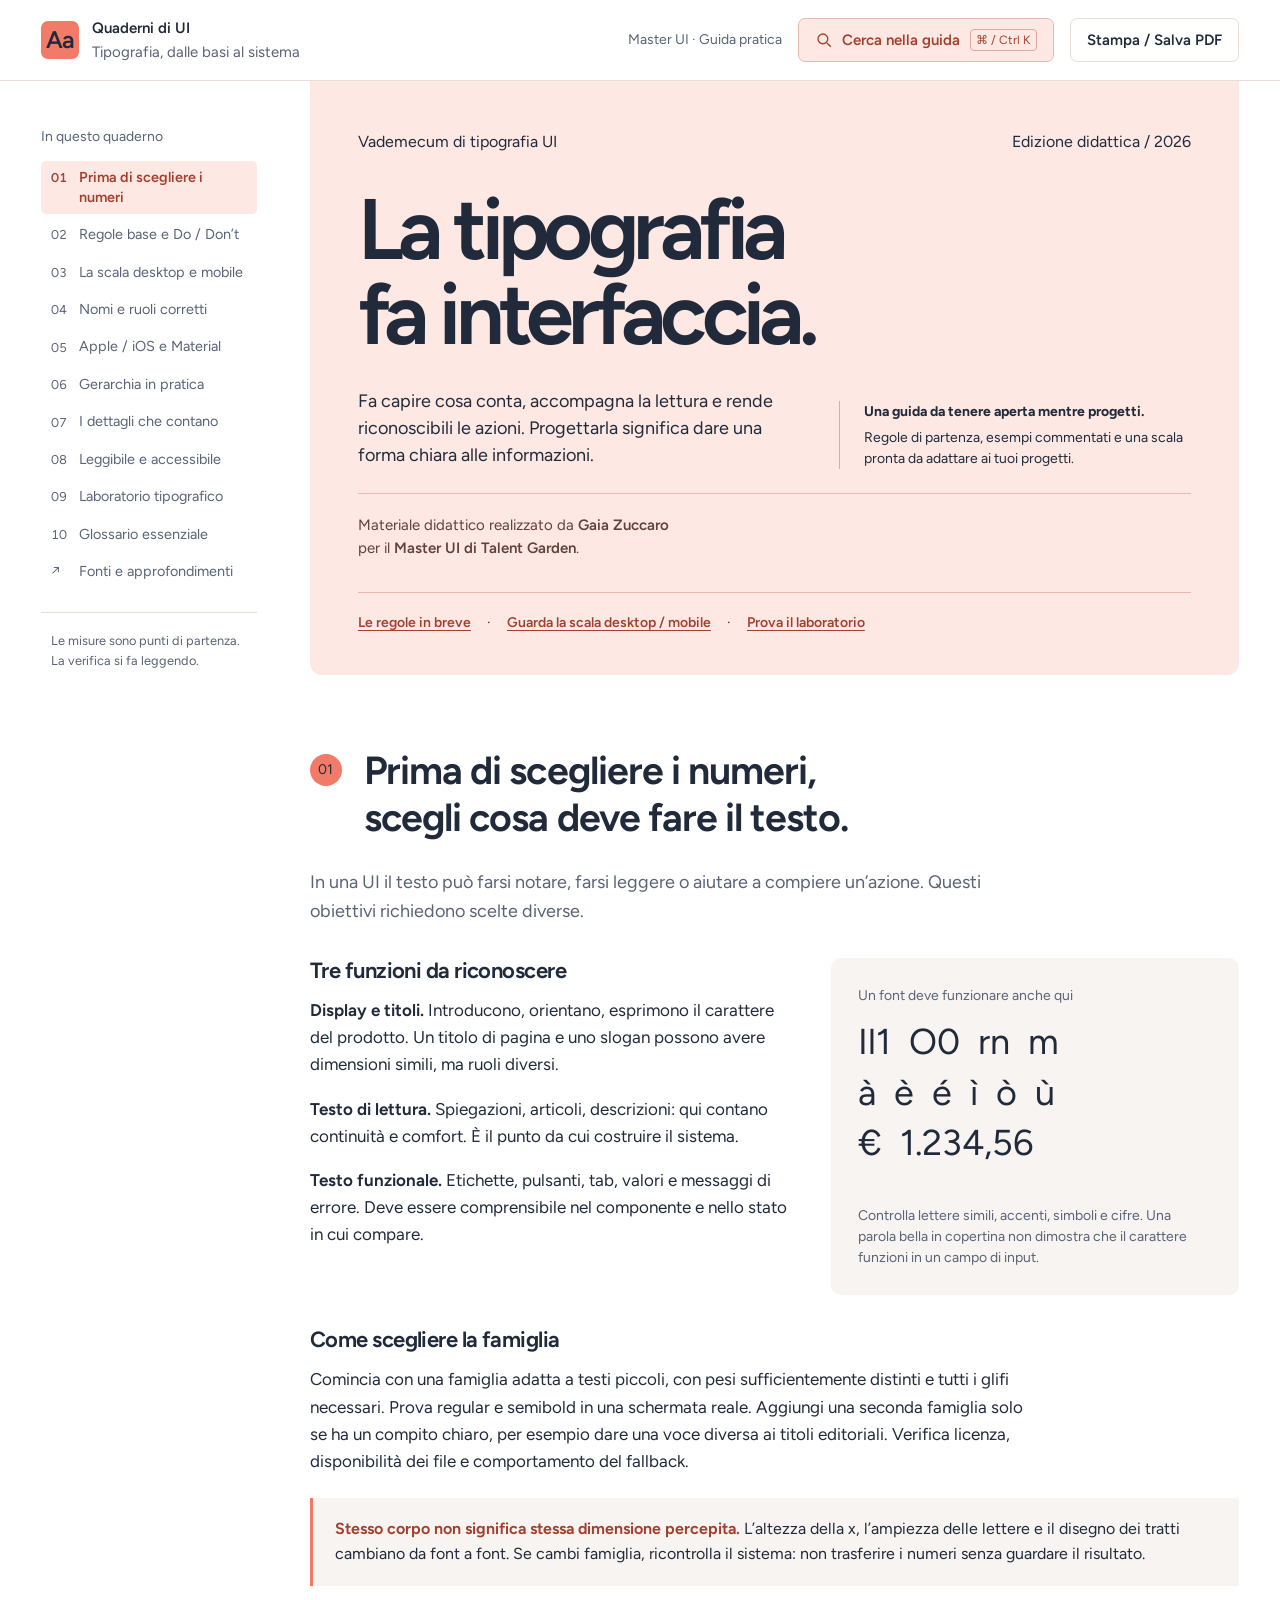
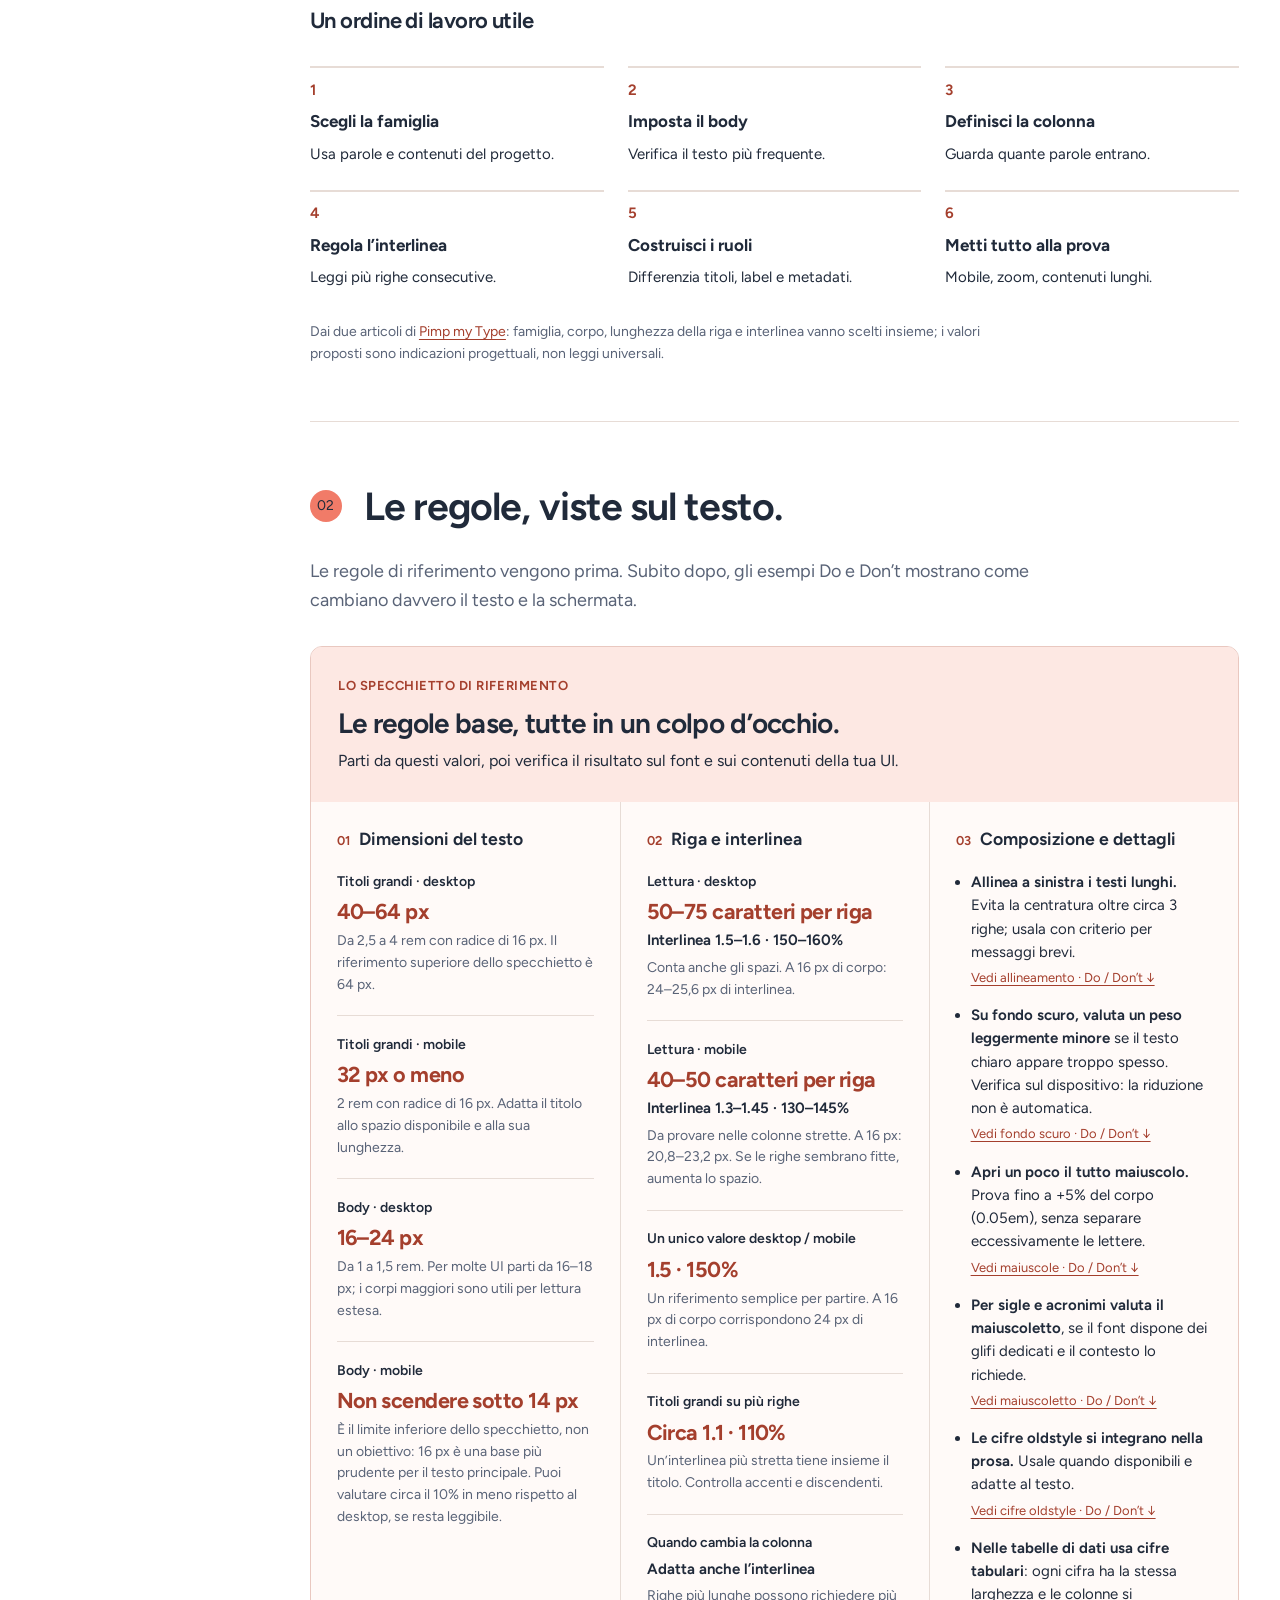
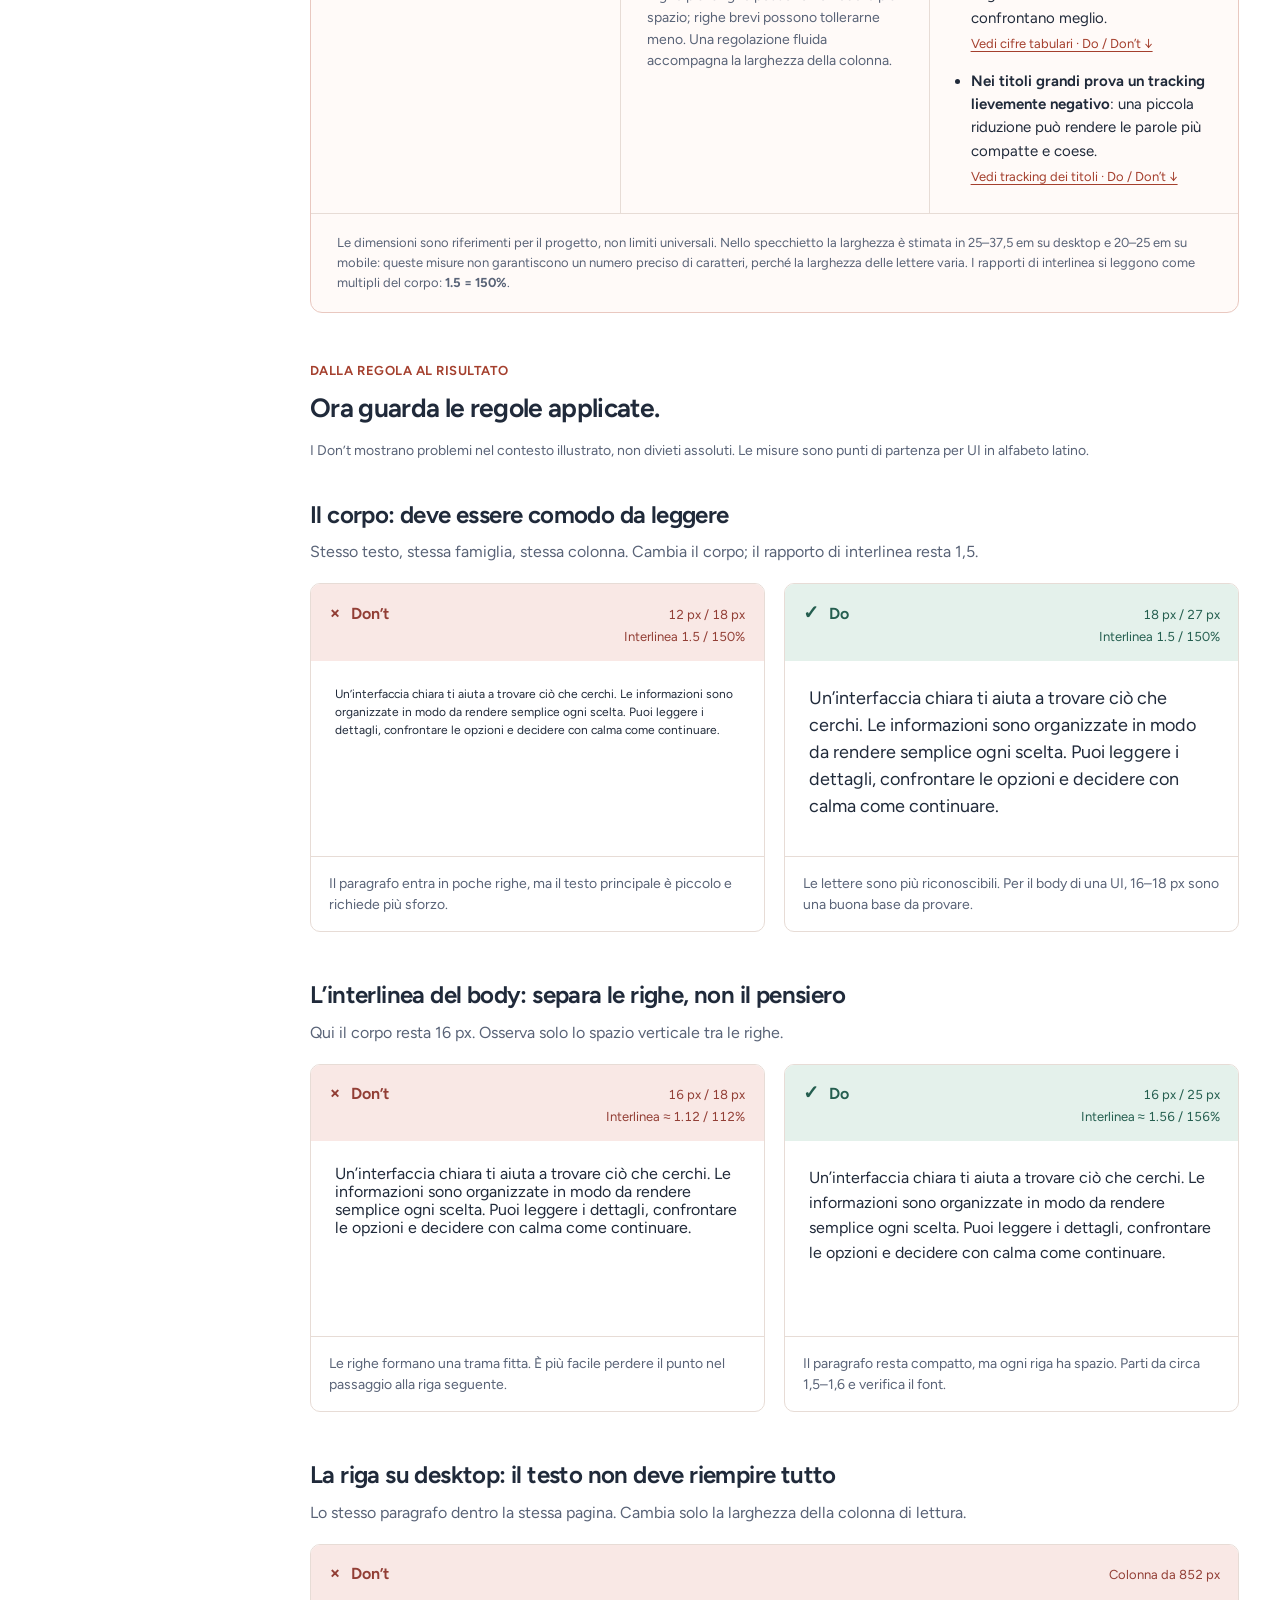
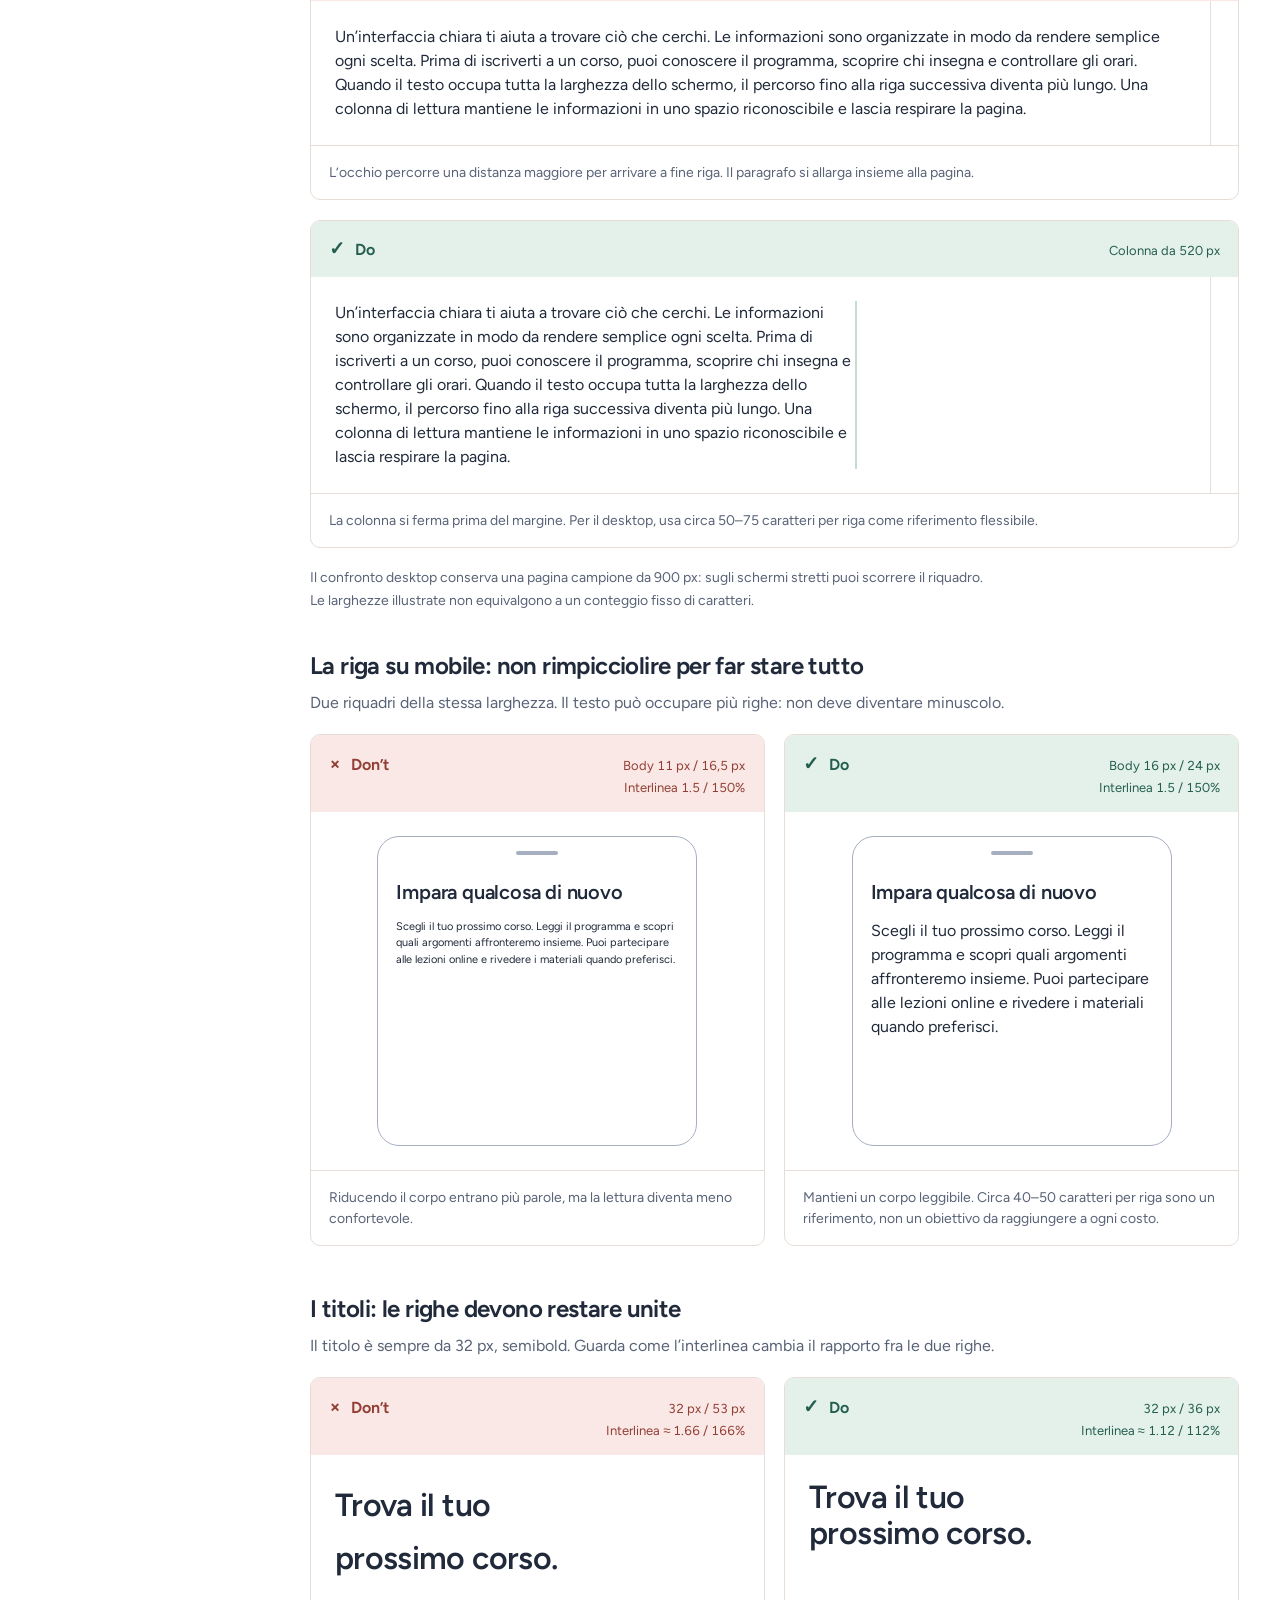
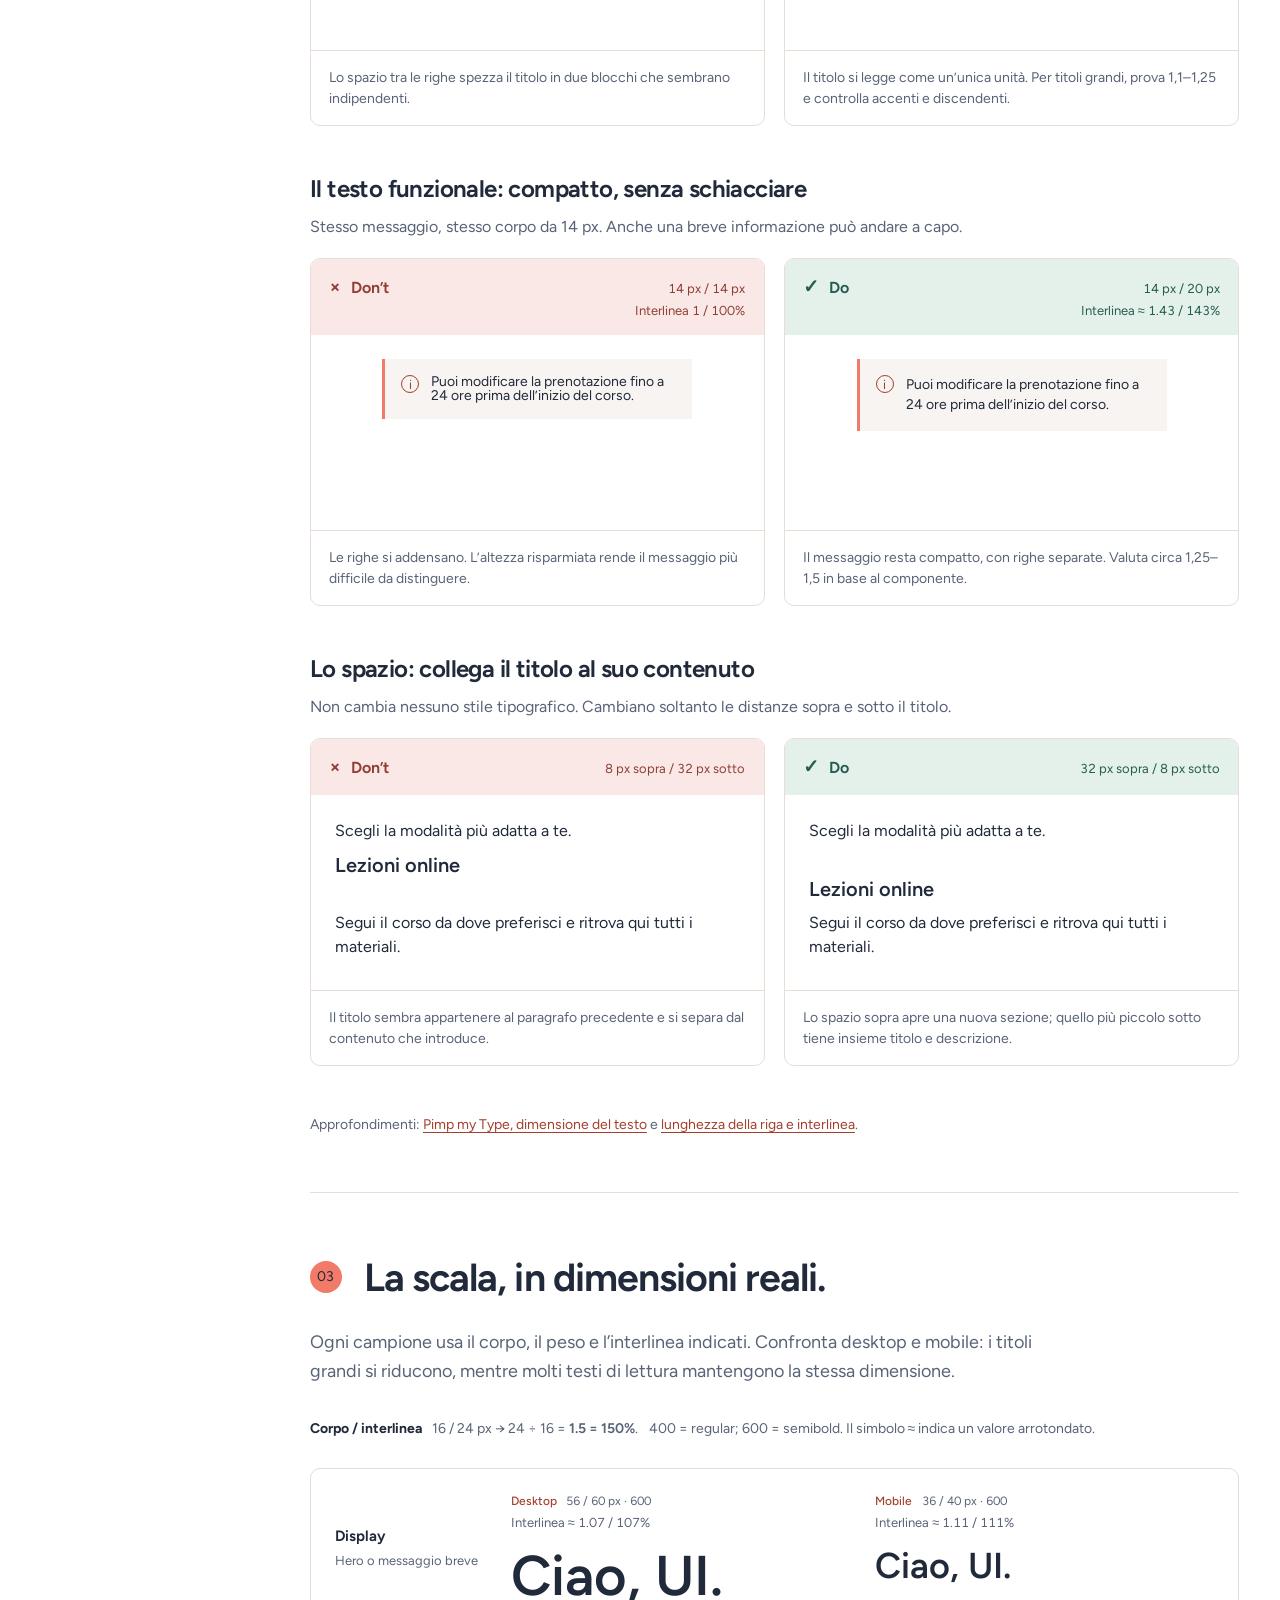
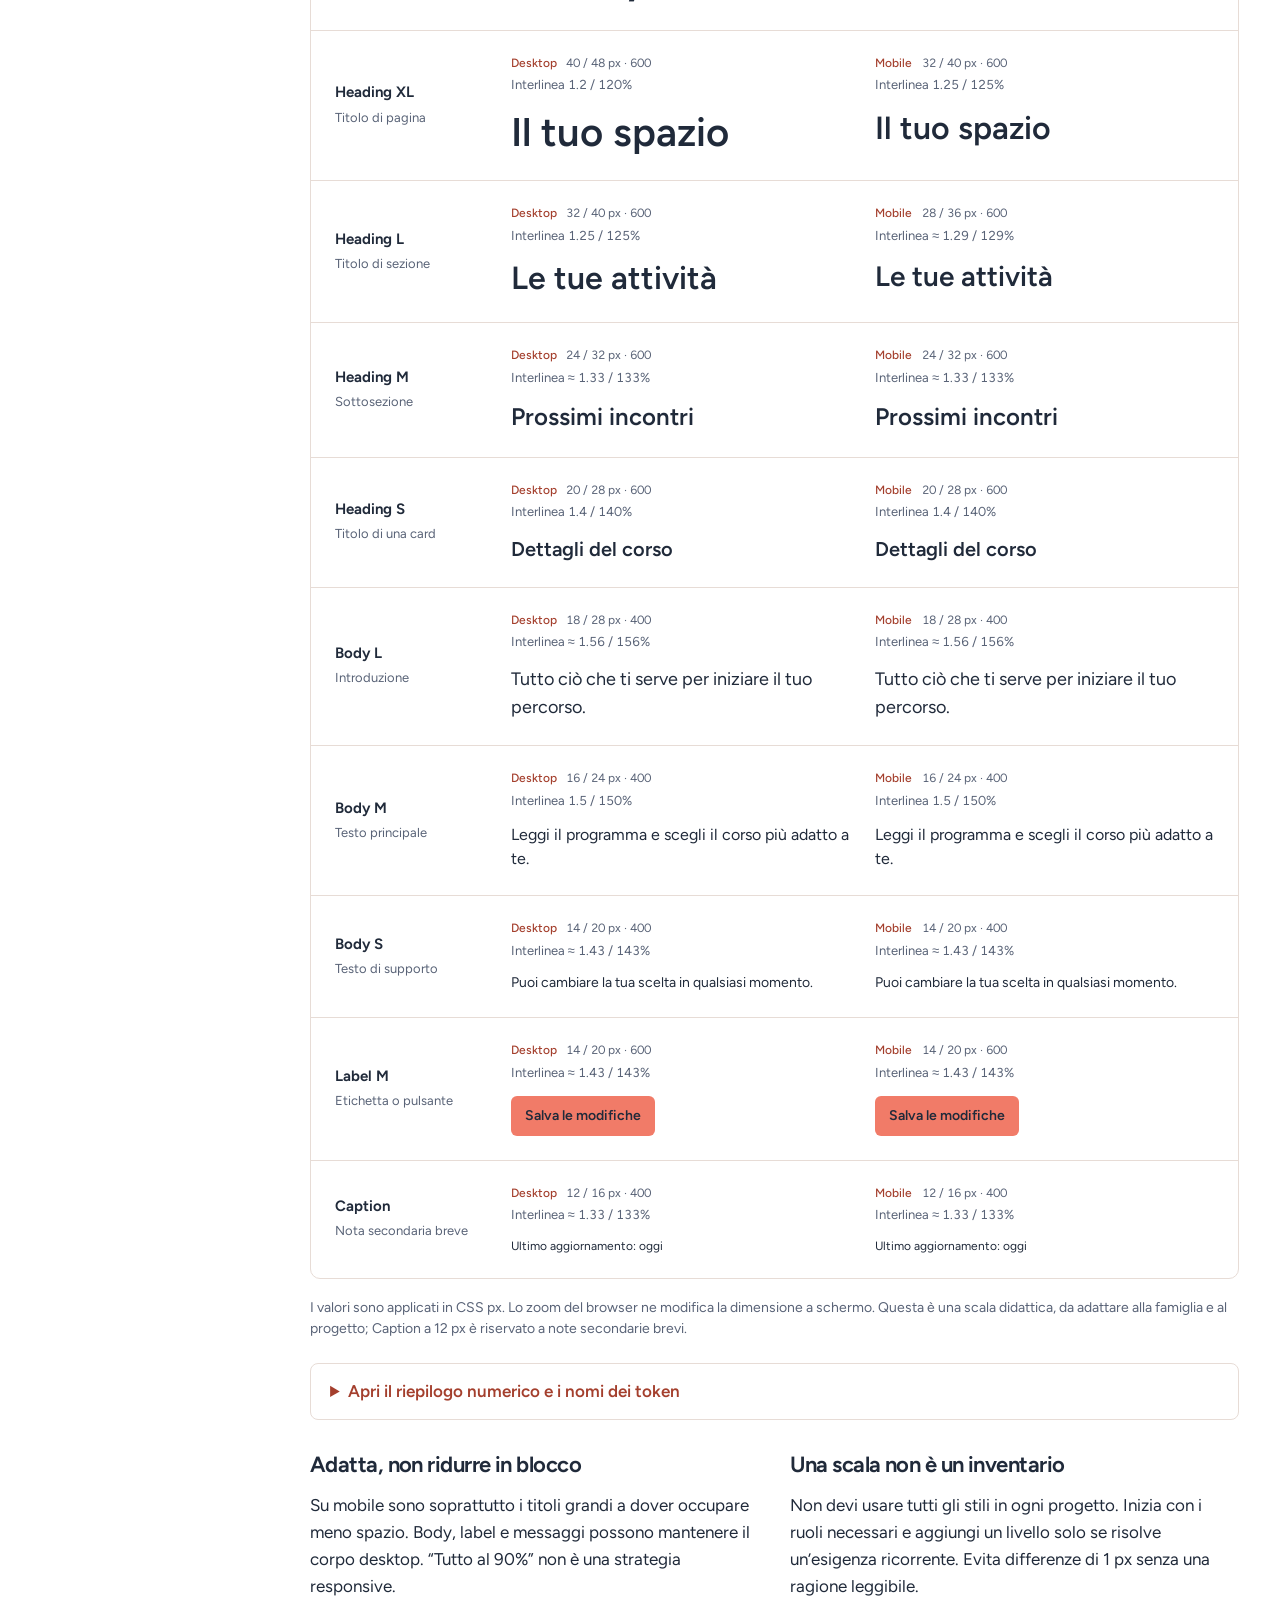
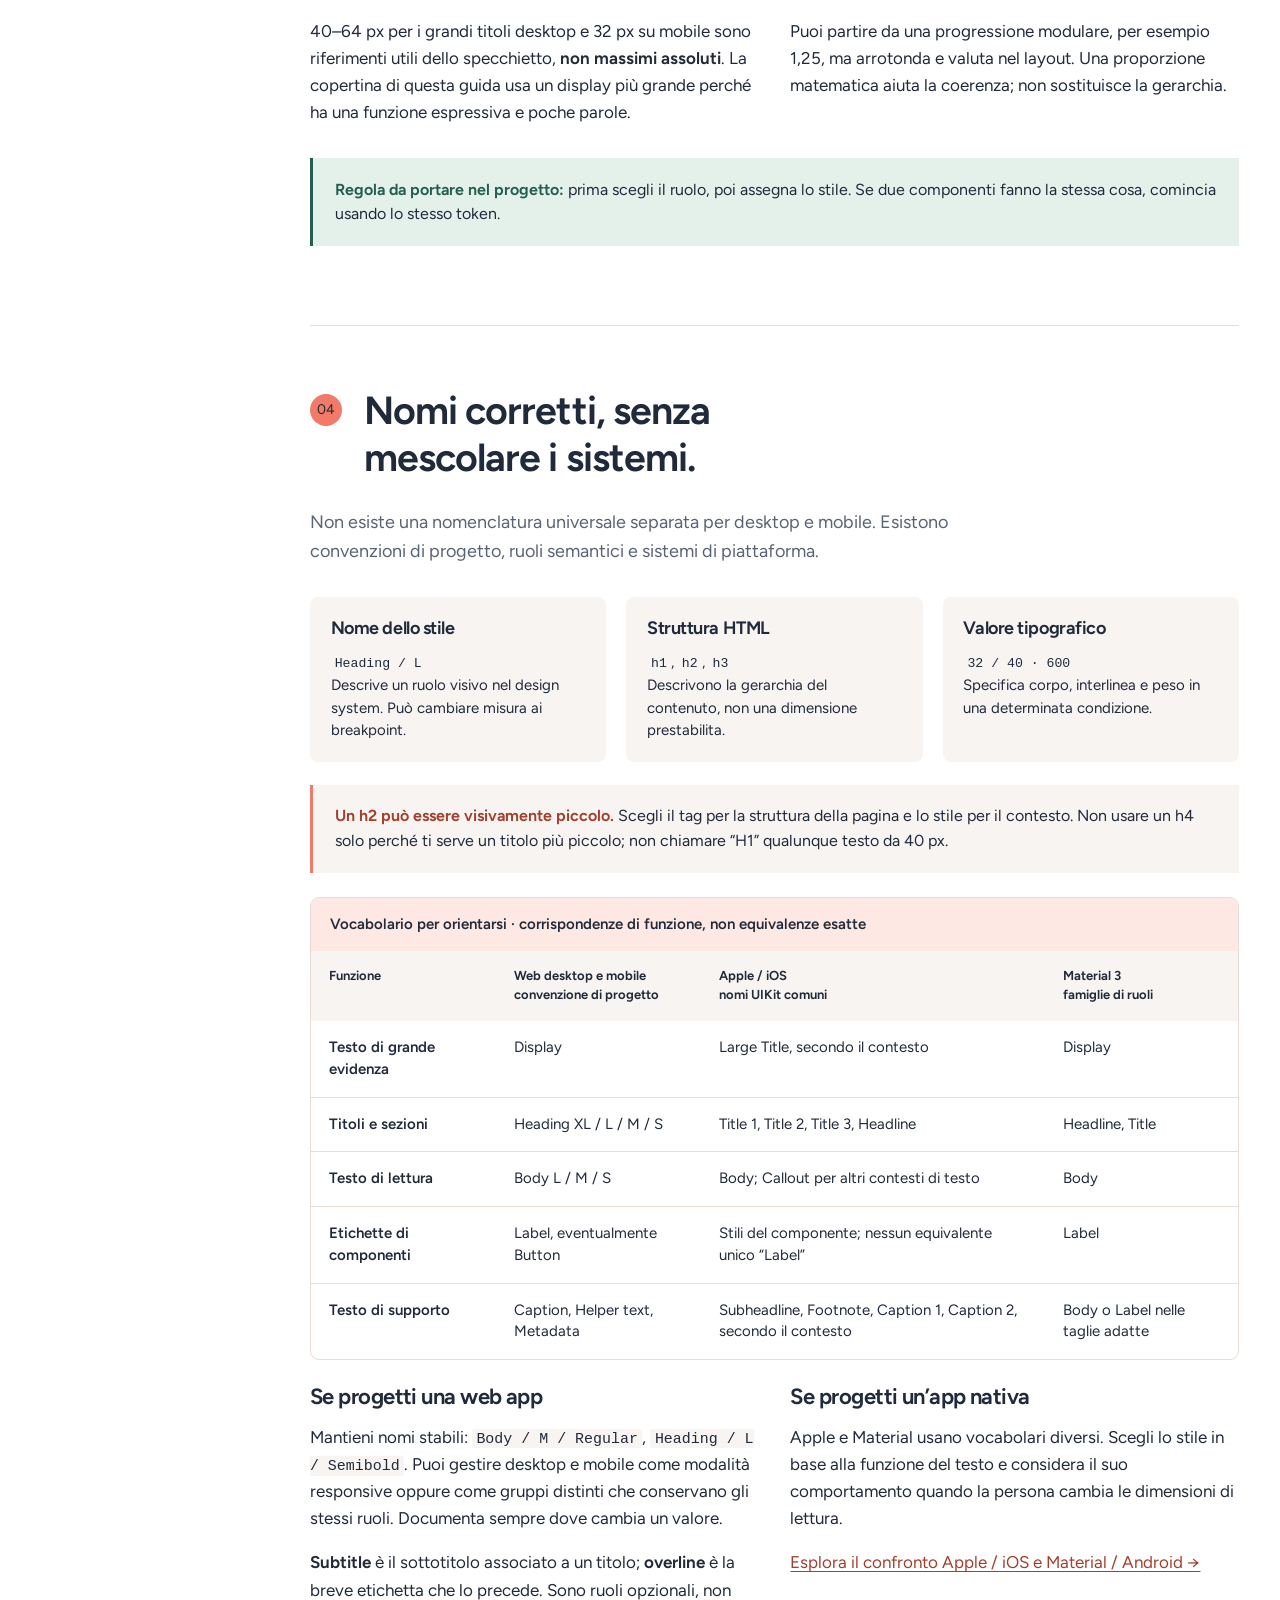
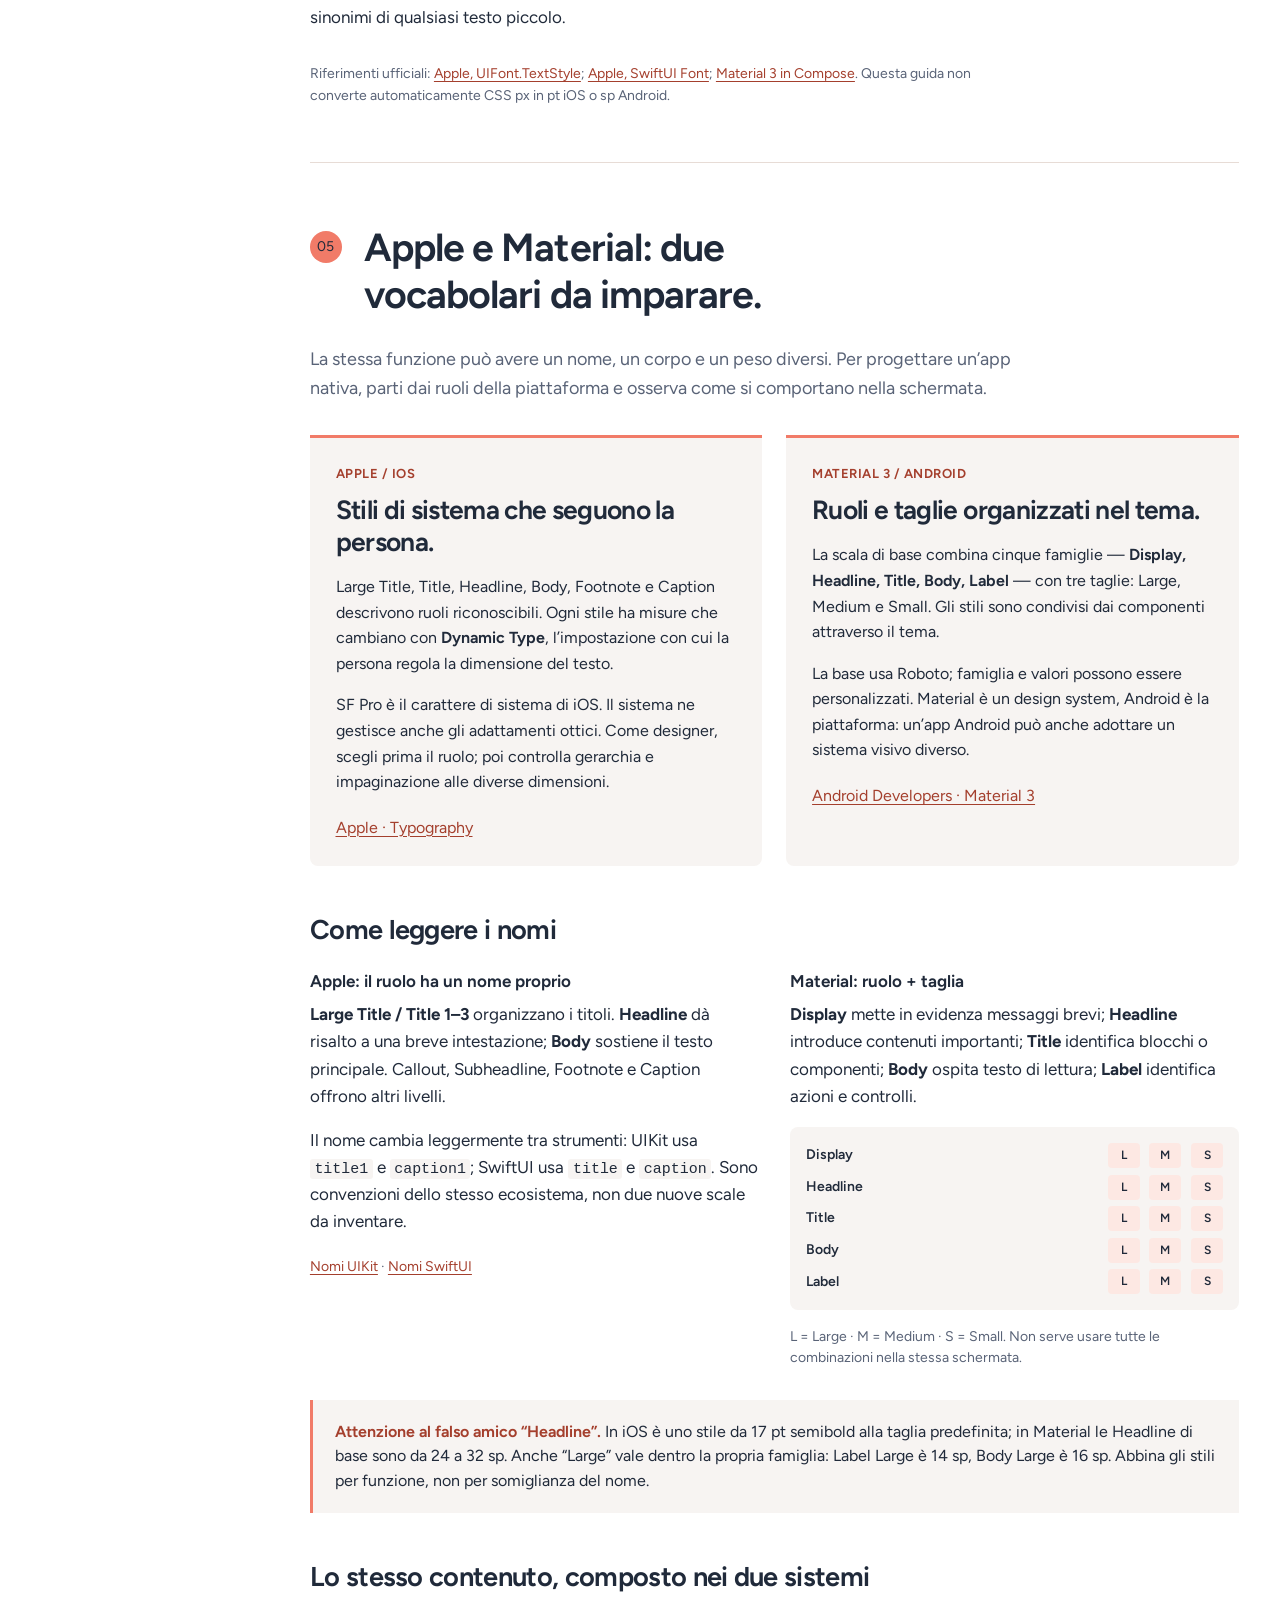
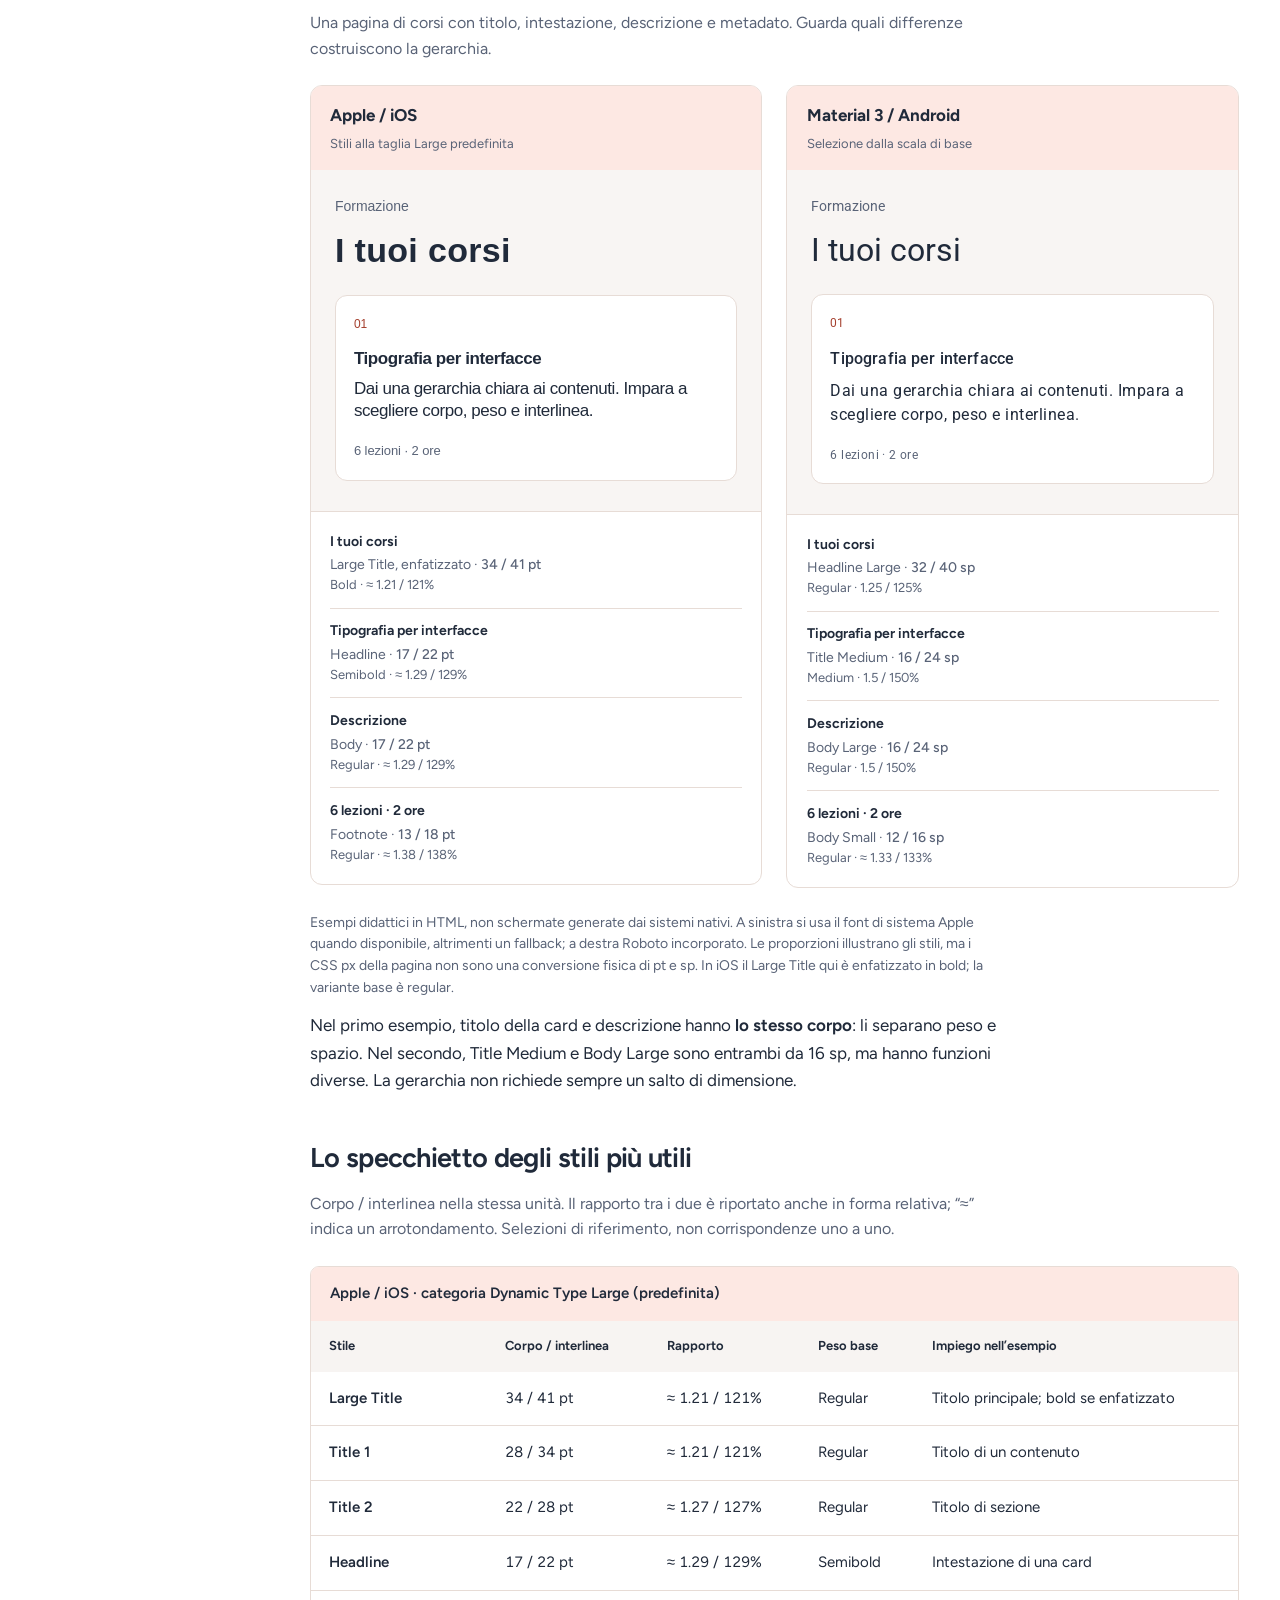
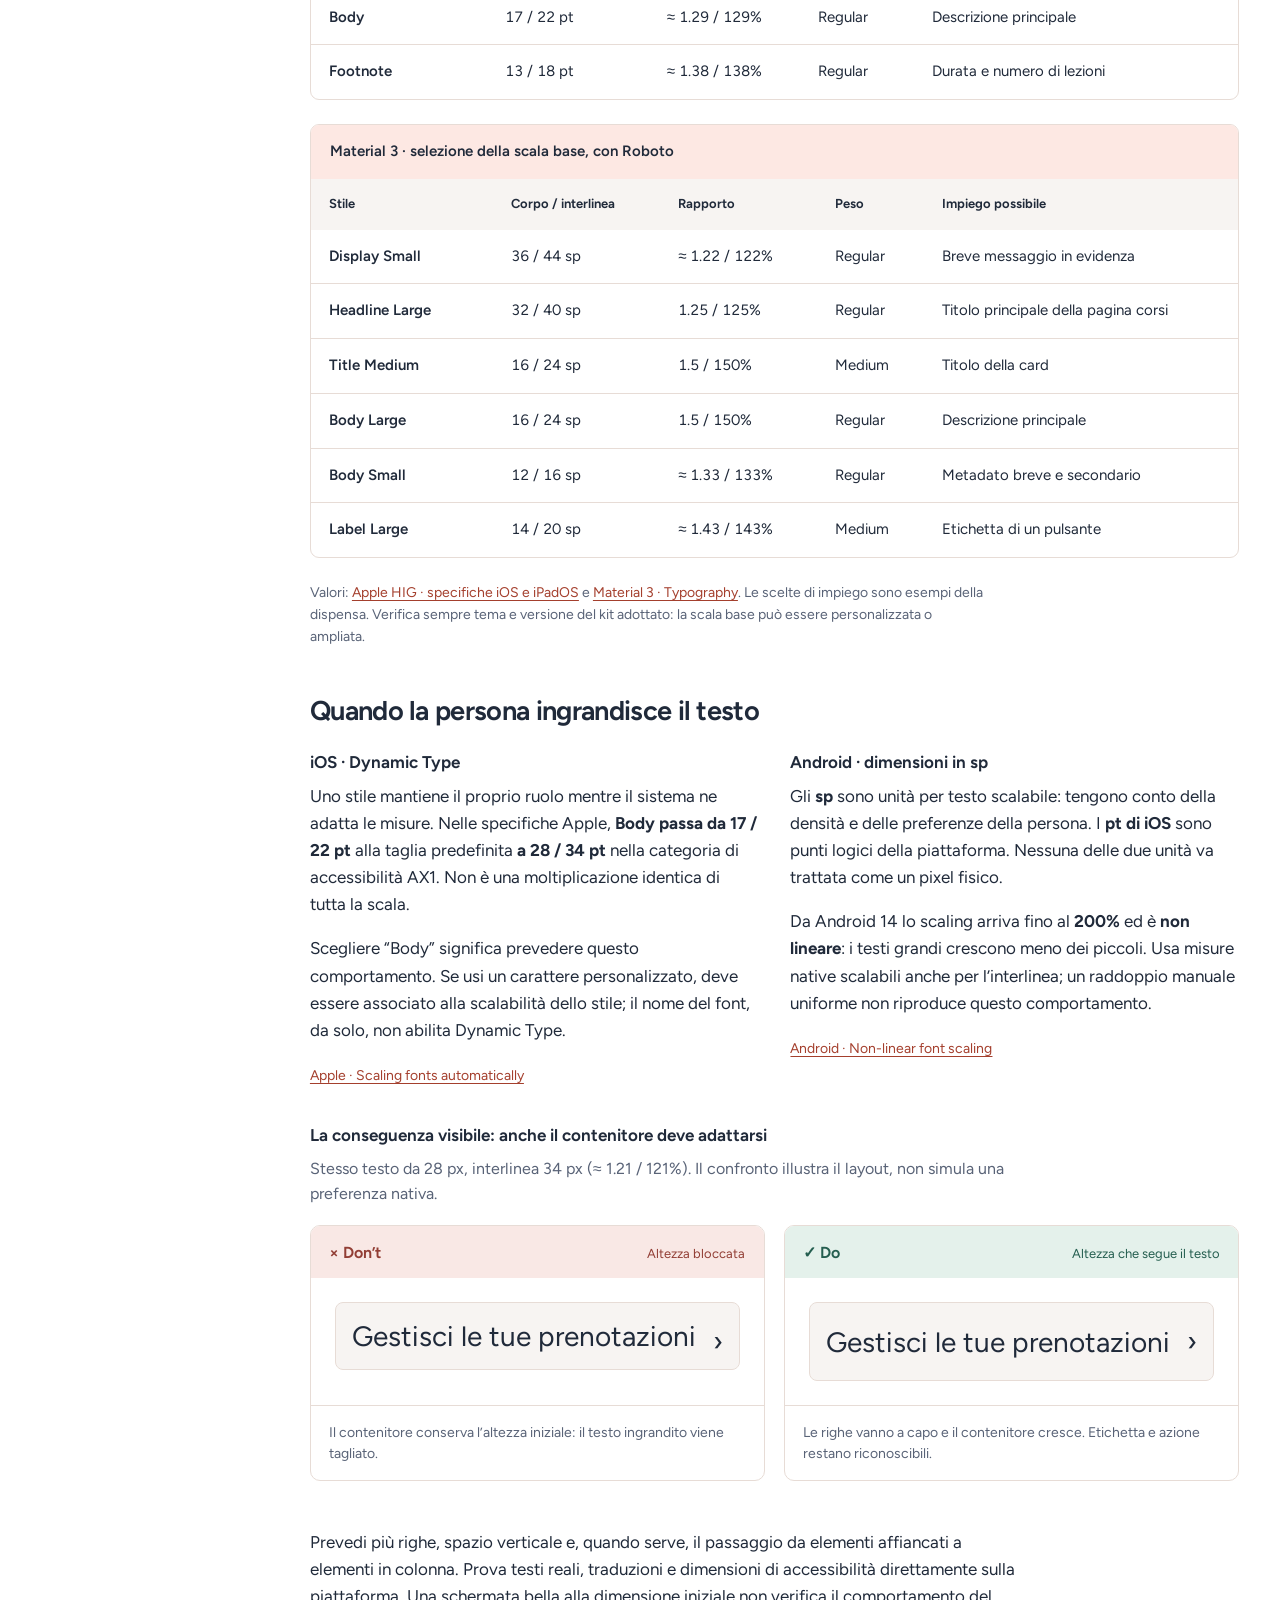
==== commit ee3f8287: "Aggiunge ricerca per domande e navigazione ai passaggi della guida" ====
--- a/index.html
+++ b/index.html
@@ -175,14 +175,28 @@
 .primary,.brand-mark,.chapter-num,.mock-button,.scale-button,.scale-button .scale-sample,.segmented button[aria-pressed="true"]{color:var(--ink)}
 @media print{.chapter-num{background:var(--primary)!important;color:var(--ink)!important}}
 
+
+/* Search inherits the guide's TAG palette and typography. */
+[hidden]{display:none!important}.search-trigger{background:var(--accent-soft);border-color:#e6b9af;color:var(--accent);gap:.6rem}.search-trigger svg{width:18px;height:18px;flex-shrink:0}.search-trigger kbd{font:400 .75rem/1 var(--font);padding:.25rem .35rem;border:1px solid #dbaaa0;border-radius:4px}.search-label-short{display:none}.search-dialog{padding:0;border:1px solid var(--line);border-radius:14px;width:min(760px,calc(100% - 40px));max-height:84vh;max-height:84dvh;margin:7vh auto auto;color:var(--ink);background:var(--paper);box-shadow:0 20px 80px #202a3a26;overflow:hidden}.search-dialog[open]{display:flex;flex-direction:column}.search-dialog::backdrop{background:rgb(32 42 58 / .38)}.search-dialog-top{padding:24px 26px 18px;border-bottom:1px solid var(--line);flex-shrink:0}.search-dialog-heading{display:flex;align-items:center;justify-content:space-between;gap:1rem;margin-bottom:12px}.search-dialog-heading h2{font-size:1.5rem;line-height:1.2;letter-spacing:-.025em;margin:0;max-width:none}.search-close{width:44px;min-width:44px;padding:0;font-size:1.5rem;border:0;background:var(--tint)}.search-help{font-size:.9375rem;line-height:1.5;color:var(--muted);margin:0 0 16px;max-width:60ch}.search-form{display:flex;gap:8px;align-items:center}.search-input-wrap{display:flex;align-items:center;min-width:0;flex:1;border:1px solid #97847c;border-radius:7px;background:white}.search-input-wrap:focus-within{outline:3px solid var(--accent);outline-offset:2px}.search-input-wrap input{font:400 1rem/1.5 var(--font);color:var(--ink);width:100%;min-width:0;padding:12px;border:0;background:transparent;outline:none;border-radius:7px}.search-input-wrap input::-webkit-search-cancel-button{display:none}.search-clear{border:0;padding:0;width:36px;min-width:36px;min-height:44px;color:var(--muted);background:transparent}.search-clear:hover{background:var(--tint)}.search-go{background:var(--primary);border-color:var(--primary);white-space:nowrap;min-height:48px;color:var(--ink)}.search-go:hover{background:#e86f5c}.search-go:disabled{background:var(--tint);color:var(--muted);border-color:var(--line);cursor:default}.search-body{overflow:auto;overscroll-behavior:contain;padding:18px 26px 24px;min-height:0}.search-status{font-size:.875rem;line-height:1.5;color:var(--muted);margin:0 0 14px}.search-results{list-style:none;padding:0;margin:0;display:grid;gap:10px}.search-results li{margin:0}.search-result{display:block;padding:16px 18px;border:1px solid var(--line);border-radius:8px;text-decoration:none;color:var(--ink);background:white;overflow-wrap:anywhere}.search-results li:first-child .search-result{border-color:#dbaaa0;background:#fffaf8}.search-result:hover{border-color:var(--accent);background:var(--tint)}.search-result-context{display:block;font-size:.75rem;color:var(--muted);margin-bottom:5px}.search-result-title{display:block;font-size:1.125rem;font-weight:650;line-height:1.3;letter-spacing:-.015em;margin-bottom:7px}.search-result-preview{display:block;font-size:.9375rem;line-height:1.5;color:var(--muted)}.search-result-action{display:block;font-size:.8125rem;font-weight:600;color:var(--accent);margin-top:10px}.search-result mark{background:var(--accent-soft);color:inherit;border-radius:2px}.search-suggestions{display:flex;flex-direction:column;align-items:stretch;gap:8px}.search-suggestions button{text-align:left;justify-content:flex-start;font-weight:400;line-height:1.5;background:var(--tint)}.search-suggestions button:hover{background:var(--accent-soft);border-color:#dbaaa0}.search-is-open{overflow:hidden}.search-hit{outline:3px solid var(--accent)!important;outline-offset:7px;border-radius:3px}.search-hit:focus{outline:3px solid var(--accent)}
+@media(max-width:1050px){.top-actions .edition{display:none}.search-trigger kbd{display:none}}
+@media(max-width:650px){.search-label-long{display:none}.search-label-short{display:inline}.topbar{gap:8px}.top-actions{gap:6px}.topbar .brand>span:last-child br,.topbar .brand .muted{display:none}.topbar .brand{font-size:.8125rem;gap:.5rem;min-width:0}.topbar .brand>span:last-child{max-width:75px;line-height:1.25}.topbar button{padding:.5rem .65rem}.print-label-long{display:none}.print-label-short{display:inline!important}.search-trigger{gap:.4rem}.search-dialog{width:calc(100% - 24px);margin:12px auto;max-height:calc(100dvh - 24px);border-radius:10px}.search-dialog-top{padding:16px}.search-dialog-heading h2{font-size:1.3rem}.search-help{font-size:.875rem}.search-form{gap:7px}.search-input-wrap input{padding:12px 8px}.search-go{padding:12px 10px}.search-body{padding:16px}.search-result{padding:14px}.search-result-title{font-size:1.0625rem}.search-result-preview{font-size:.875rem}.search-suggestions button{font-size:.9375rem}.search-hit{outline-offset:3px}}
+@media print{.search-dialog,.search-dialog::backdrop,[data-open-search],#search-navigation-status{display:none!important}.search-is-open{overflow:visible}.search-hit,.search-hit:focus{outline:0!important;box-shadow:none}}
+
 </style>
 <meta content="Gaia Zuccaro" name="author"/></head>
 <body id="inizio">
 <a class="skip" href="#contenuto">Salta al contenuto</a>
 <header class="topbar">
 <a aria-label="Tipografia UI, inizio" class="brand" href="#inizio"><span aria-hidden="true" class="brand-mark">Aa</span><span>Quaderni di UI<br/><span class="muted" style="font-weight:400">Tipografia, dalle basi al sistema</span></span></a>
-<div class="top-actions"><span class="edition">Master UI · Guida pratica</span><button id="print-button" type="button">Stampa / Salva PDF</button></div>
+<div class="top-actions"><span class="edition">Master UI · Guida pratica</span><button aria-controls="guide-search" aria-haspopup="dialog" class="search-trigger" data-open-search="" hidden="" type="button"><svg aria-hidden="true" fill="none" stroke="currentColor" stroke-width="1.8" viewbox="0 0 24 24"><circle cx="10.5" cy="10.5" r="6.5"></circle><path d="m16 16 5 5"></path></svg><span class="search-label-long">Cerca nella guida</span><span class="search-label-short">Cerca</span><kbd aria-hidden="true">⌘ / Ctrl K</kbd></button><button aria-label="Stampa o salva la guida in PDF" id="print-button" type="button"><span class="print-label-long">Stampa / Salva PDF</span><span class="print-label-short" style="display:none">PDF</span></button></div>
 </header>
+<dialog aria-describedby="guide-search-help" aria-labelledby="guide-search-title" class="search-dialog no-print" id="guide-search">
+<div class="search-dialog-top"><div class="search-dialog-heading"><h2 id="guide-search-title">Che cosa vuoi trovare?</h2><button aria-label="Chiudi la ricerca" class="search-close" id="guide-search-close" type="button">×</button></div>
+<p class="search-help" id="guide-search-help">Scrivi una domanda o un argomento. Ti mostro i passaggi della guida in cui trovarlo.</p>
+<form class="search-form" id="guide-search-form" role="search"><label class="sr-only" for="guide-search-input">Domanda o argomento da cercare nella guida</label><div class="search-input-wrap"><input aria-describedby="guide-search-help" autocomplete="off" enterkeyhint="go" id="guide-search-input" maxlength="240" placeholder="Es. Qual è il corpo minimo sul web?" type="search"/><button aria-label="Cancella la ricerca" class="search-clear" hidden="" id="guide-search-clear" type="button">×</button></div><button class="search-go" disabled="" id="guide-search-go" type="submit">Vai</button></form></div>
+<div class="search-body"><p aria-atomic="true" aria-live="polite" class="search-status" id="guide-search-status" role="status"></p><div class="search-suggestions" id="guide-search-suggestions"><button type="button">Qual è la dimensione minima del body sul web?</button><button type="button">Come regolo il tracking dei titoli?</button><button type="button">Quanta interlinea serve su mobile?</button></div><ol aria-label="Passaggi trovati" class="search-results" id="guide-search-results"></ol></div>
+</dialog><p aria-live="polite" class="sr-only" id="search-navigation-status" role="status"></p>
+
 <div class="layout">
 <aside aria-label="Indice della guida" class="sidebar">
 <p class="sidebar-label">In questo quaderno</p>
@@ -213,11 +227,11 @@
 <div class="chapter-title"><span aria-hidden="true" class="chapter-num print-color">01</span><h2 id="basi-title">Prima di scegliere i numeri, scegli cosa deve fare il testo.</h2></div>
 <p class="intro">In una UI il testo può farsi notare, farsi leggere o aiutare a compiere un’azione. Questi obiettivi richiedono scelte diverse.</p>
 <div class="split">
-<div><h3>Tre funzioni da riconoscere</h3><p><strong>Display e titoli.</strong> Introducono, orientano, esprimono il carattere del prodotto. Un titolo di pagina e uno slogan possono avere dimensioni simili, ma ruoli diversi.</p><p><strong>Testo di lettura.</strong> Spiegazioni, articoli, descrizioni: qui contano continuità e comfort. È il punto da cui costruire il sistema.</p><p><strong>Testo funzionale.</strong> Etichette, pulsanti, tab, valori e messaggi di errore. Deve essere comprensibile nel componente e nello stato in cui compare.</p></div>
+<div data-search-tags="" data-search-title="Tre funzioni da riconoscere" id="guida-basi-tre-funzioni-da-riconoscere"><h3>Tre funzioni da riconoscere</h3><p><strong>Display e titoli.</strong> Introducono, orientano, esprimono il carattere del prodotto. Un titolo di pagina e uno slogan possono avere dimensioni simili, ma ruoli diversi.</p><p><strong>Testo di lettura.</strong> Spiegazioni, articoli, descrizioni: qui contano continuità e comfort. È il punto da cui costruire il sistema.</p><p><strong>Testo funzionale.</strong> Etichette, pulsanti, tab, valori e messaggi di errore. Deve essere comprensibile nel componente e nello stato in cui compare.</p></div>
 <figure class="specimen"><span class="specimen-label">Un font deve funzionare anche qui</span><p class="font-test">Il1 O0 rn m<br/>à è é ì ò ù<br/>€ 1.234,56</p><figcaption>Controlla lettere simili, accenti, simboli e cifre. Una parola bella in copertina non dimostra che il carattere funzioni in un campo di input.</figcaption></figure>
 </div>
 <h3>Come scegliere la famiglia</h3><p class="measure">Comincia con una famiglia adatta a testi piccoli, con pesi sufficientemente distinti e tutti i glifi necessari. Prova regular e semibold in una schermata reale. Aggiungi una seconda famiglia solo se ha un compito chiaro, per esempio dare una voce diversa ai titoli editoriali. Verifica licenza, disponibilità dei file e comportamento del fallback.</p>
-<div class="note"><p><strong>Stesso corpo non significa stessa dimensione percepita.</strong> L’altezza della x, l’ampiezza delle lettere e il disegno dei tratti cambiano da font a font. Se cambi famiglia, ricontrolla il sistema: non trasferire i numeri senza guardare il risultato.</p></div>
+<div class="note" data-search-tags="" data-search-title="Stesso corpo non significa stessa dimensione percepita." id="guida-basi-stesso-corpo-non-significa-stessa-dimensione-percepita"><p><strong>Stesso corpo non significa stessa dimensione percepita.</strong> L’altezza della x, l’ampiezza delle lettere e il disegno dei tratti cambiano da font a font. Se cambi famiglia, ricontrolla il sistema: non trasferire i numeri senza guardare il risultato.</p></div>
 <h3>Un ordine di lavoro utile</h3>
 <ol class="steps"><li><b>Scegli la famiglia</b>Usa parole e contenuti del progetto.</li><li><b>Imposta il body</b>Verifica il testo più frequente.</li><li><b>Definisci la colonna</b>Guarda quante parole entrano.</li><li><b>Regola l’interlinea</b>Leggi più righe consecutive.</li><li><b>Costruisci i ruoli</b>Differenzia titoli, label e metadati.</li><li><b>Metti tutto alla prova</b>Mobile, zoom, contenuti lunghi.</li></ol>
 <p class="source-note">Dai due articoli di <a href="#fonte-pmt-size">Pimp my Type</a>: famiglia, corpo, lunghezza della riga e interlinea vanno scelti insieme; i valori proposti sono indicazioni progettuali, non leggi universali.</p>
@@ -228,17 +242,17 @@
 <div class="rules-sheet-heading"><span class="eyebrow">Lo specchietto di riferimento</span><h3>Le regole base, tutte in un colpo d’occhio.</h3><p>Parti da questi valori, poi verifica il risultato sul font e sui contenuti della tua UI.</p></div>
 <div class="rules-sheet-grid">
 <div class="rules-sheet-column"><h4><span>01</span> Dimensioni del testo</h4><dl>
-<div><dt>Titoli grandi · desktop</dt><dd><b>40–64 px</b><small>Da 2,5 a 4 rem con radice di 16 px. Il riferimento superiore dello specchietto è 64 px.</small></dd></div>
-<div><dt>Titoli grandi · mobile</dt><dd><b>32 px o meno</b><small>2 rem con radice di 16 px. Adatta il titolo allo spazio disponibile e alla sua lunghezza.</small></dd></div>
-<div><dt>Body · desktop</dt><dd><b>16–24 px</b><small>Da 1 a 1,5 rem. Per molte UI parti da 16–18 px; i corpi maggiori sono utili per lettura estesa.</small></dd></div>
-<div><dt>Body · mobile</dt><dd><b>Non scendere sotto 14 px</b><small>È il limite inferiore dello specchietto, non un obiettivo: 16 px è una base più prudente per il testo principale. Puoi valutare circa il 10% in meno rispetto al desktop, se resta leggibile.</small></dd></div>
+<div data-search-priority="3" data-search-tags="dimensione minimo massimo titolo heading web desktop font size" data-search-title="Titoli grandi su desktop: 40–64 px" id="regola-titoli-desktop"><dt>Titoli grandi · desktop</dt><dd><b>40–64 px</b><small>Da 2,5 a 4 rem con radice di 16 px. Il riferimento superiore dello specchietto è 64 px.</small></dd></div>
+<div data-search-priority="3" data-search-tags="dimensione titolo heading mobile telefono massimo" data-search-title="Titoli grandi su mobile: 32 px o meno" id="regola-titoli-mobile"><dt>Titoli grandi · mobile</dt><dd><b>32 px o meno</b><small>2 rem con radice di 16 px. Adatta il titolo allo spazio disponibile e alla sua lunghezza.</small></dd></div>
+<div data-search-priority="3" data-search-tags="body dimensione minima minimo web sito browser desktop testo principale paragrafo font size" data-search-title="Body sul web: da quale dimensione partire?" id="regola-body-web"><dt>Body · desktop</dt><dd><b>16–24 px</b><small>Da 1 a 1,5 rem. Per molte UI parti da 16–18 px; i corpi maggiori sono utili per lettura estesa.</small></dd></div>
+<div data-search-priority="3" data-search-tags="body dimensione minima minimo mobile smartphone telefono testo principale font size" data-search-title="Body su mobile: limite inferiore e base consigliata" id="regola-body-mobile"><dt>Body · mobile</dt><dd><b>Non scendere sotto 14 px</b><small>È il limite inferiore dello specchietto, non un obiettivo: 16 px è una base più prudente per il testo principale. Puoi valutare circa il 10% in meno rispetto al desktop, se resta leggibile.</small></dd></div>
 </dl></div>
 <div class="rules-sheet-column"><h4><span>02</span> Riga e interlinea</h4><dl>
-<div><dt>Lettura · desktop</dt><dd><b>50–75 caratteri per riga</b><strong>Interlinea 1.5–1.6 · 150–160%</strong><small>Conta anche gli spazi. A 16 px di corpo: 24–25,6 px di interlinea.</small></dd></div>
-<div><dt>Lettura · mobile</dt><dd><b>40–50 caratteri per riga</b><strong>Interlinea 1.3–1.45 · 130–145%</strong><small>Da provare nelle colonne strette. A 16 px: 20,8–23,2 px. Se le righe sembrano fitte, aumenta lo spazio.</small></dd></div>
-<div><dt>Un unico valore desktop / mobile</dt><dd><b>1.5 · 150%</b><small>Un riferimento semplice per partire. A 16 px di corpo corrispondono 24 px di interlinea.</small></dd></div>
-<div><dt>Titoli grandi su più righe</dt><dd><b>Circa 1.1 · 110%</b><small>Un’interlinea più stretta tiene insieme il titolo. Controlla accenti e discendenti.</small></dd></div>
-<div><dt>Quando cambia la colonna</dt><dd><strong>Adatta anche l’interlinea</strong><small>Righe più lunghe possono richiedere più spazio; righe brevi possono tollerarne meno. Una regolazione fluida accompagna la larghezza della colonna.</small></dd></div>
+<div data-search-priority="3" data-search-tags="lunghezza larghezza riga caratteri desktop interlinea body percentuale" data-search-title="Riga e interlinea su desktop" id="regola-riga-desktop"><dt>Lettura · desktop</dt><dd><b>50–75 caratteri per riga</b><strong>Interlinea 1.5–1.6 · 150–160%</strong><small>Conta anche gli spazi. A 16 px di corpo: 24–25,6 px di interlinea.</small></dd></div>
+<div data-search-priority="3" data-search-tags="lunghezza larghezza riga caratteri mobile interlinea body percentuale" data-search-title="Riga e interlinea su mobile" id="regola-riga-mobile"><dt>Lettura · mobile</dt><dd><b>40–50 caratteri per riga</b><strong>Interlinea 1.3–1.45 · 130–145%</strong><small>Da provare nelle colonne strette. A 16 px: 20,8–23,2 px. Se le righe sembrano fitte, aumenta lo spazio.</small></dd></div>
+<div data-search-priority="3" data-search-tags="interlinea unica body rapporto percentuale 1.5 150" data-search-title="Una sola interlinea per desktop e mobile" id="regola-interlinea-unica"><dt>Un unico valore desktop / mobile</dt><dd><b>1.5 · 150%</b><small>Un riferimento semplice per partire. A 16 px di corpo corrispondono 24 px di interlinea.</small></dd></div>
+<div data-search-priority="3" data-search-tags="interlinea titolo heading 1.1 110 rapporto percentuale" data-search-title="Interlinea dei titoli grandi" id="regola-interlinea-titoli"><dt>Titoli grandi su più righe</dt><dd><b>Circa 1.1 · 110%</b><small>Un’interlinea più stretta tiene insieme il titolo. Controlla accenti e discendenti.</small></dd></div>
+<div data-search-priority="3" data-search-tags="interlinea fluida responsive colonna larghezza riga" data-search-title="Come adattare l’interlinea alla colonna" id="regola-interlinea-fluida"><dt>Quando cambia la colonna</dt><dd><strong>Adatta anche l’interlinea</strong><small>Righe più lunghe possono richiedere più spazio; righe brevi possono tollerarne meno. Una regolazione fluida accompagna la larghezza della colonna.</small></dd></div>
 </dl></div>
 <div class="rules-sheet-column"><h4><span>03</span> Composizione e dettagli</h4><ul>
 <li><strong>Allinea a sinistra i testi lunghi.</strong> Evita la centratura oltre circa 3 righe; usala con criterio per messaggi brevi.<a href="#esempio-allineamento">Vedi allineamento · Do / Don’t ↓</a></li>
@@ -254,44 +268,44 @@
 </div>
 <div class="examples-heading"><span class="eyebrow">Dalla regola al risultato</span><h3>Ora guarda le regole applicate.</h3></div>
 <p class="small muted">I Don’t mostrano problemi nel contesto illustrato, non divieti assoluti. Le misure sono punti di partenza per UI in alfabeto latino.</p>
-<article class="demo-case" id="esempio-corpo">
+<article class="demo-case" data-search-tags="esempio esempi confronto do dont body dimensione leggibilita esempio piccolo grande" data-search-title="Il corpo: deve essere comodo da leggere" id="esempio-corpo">
 <h3>Il corpo: deve essere comodo da leggere</h3><p class="demo-intro">Stesso testo, stessa famiglia, stessa colonna. Cambia il corpo; il rapporto di interlinea resta 1,5.</p>
 <div class="do-dont">
 <figure class="demo-panel dont"><header><b><span aria-hidden="true">×</span> Don’t</b><span>12 px / 18 px<small class="relative-leading">Interlinea 1.5 / 150%</small></span></header><div class="demo-surface"><p class="applied-text" style="font-size:12px;line-height:18px">Un’interfaccia chiara ti aiuta a trovare ciò che cerchi. Le informazioni sono organizzate in modo da rendere semplice ogni scelta. Puoi leggere i dettagli, confrontare le opzioni e decidere con calma come continuare.</p></div><figcaption>Il paragrafo entra in poche righe, ma il testo principale è piccolo e richiede più sforzo.</figcaption></figure>
 <figure class="demo-panel do"><header><b><span aria-hidden="true">✓</span> Do</b><span>18 px / 27 px<small class="relative-leading">Interlinea 1.5 / 150%</small></span></header><div class="demo-surface"><p class="applied-text" style="font-size:18px;line-height:27px">Un’interfaccia chiara ti aiuta a trovare ciò che cerchi. Le informazioni sono organizzate in modo da rendere semplice ogni scelta. Puoi leggere i dettagli, confrontare le opzioni e decidere con calma come continuare.</p></div><figcaption>Le lettere sono più riconoscibili. Per il body di una UI, 16–18 px sono una buona base da provare.</figcaption></figure>
 </div></article>
-<article class="demo-case">
+<article class="demo-case" data-search-tags="esempio esempi confronto do dont" data-search-title="L’interlinea del body: separa le righe, non il pensiero" id="guida-corpo-linterlinea-del-body-separa-le-righe-non-il-pensiero">
 <h3>L’interlinea del body: separa le righe, non il pensiero</h3><p class="demo-intro">Qui il corpo resta 16 px. Osserva solo lo spazio verticale tra le righe.</p>
 <div class="do-dont">
 <figure class="demo-panel dont"><header><b><span aria-hidden="true">×</span> Don’t</b><span>16 px / 18 px<small class="relative-leading">Interlinea ≈ 1.12 / 112%</small></span></header><div class="demo-surface"><p class="applied-text" style="font-size:16px;line-height:18px">Un’interfaccia chiara ti aiuta a trovare ciò che cerchi. Le informazioni sono organizzate in modo da rendere semplice ogni scelta. Puoi leggere i dettagli, confrontare le opzioni e decidere con calma come continuare.</p></div><figcaption>Le righe formano una trama fitta. È più facile perdere il punto nel passaggio alla riga seguente.</figcaption></figure>
 <figure class="demo-panel do"><header><b><span aria-hidden="true">✓</span> Do</b><span>16 px / 25 px<small class="relative-leading">Interlinea ≈ 1.56 / 156%</small></span></header><div class="demo-surface"><p class="applied-text" style="font-size:16px;line-height:25px">Un’interfaccia chiara ti aiuta a trovare ciò che cerchi. Le informazioni sono organizzate in modo da rendere semplice ogni scelta. Puoi leggere i dettagli, confrontare le opzioni e decidere con calma come continuare.</p></div><figcaption>Il paragrafo resta compatto, ma ogni riga ha spazio. Parti da circa 1,5–1,6 e verifica il font.</figcaption></figure>
 </div></article>
-<article class="demo-case wide-case">
+<article class="demo-case wide-case" data-search-tags="esempio esempi confronto do dont" data-search-title="La riga su desktop: il testo non deve riempire tutto" id="guida-corpo-la-riga-su-desktop-il-testo-non-deve-riempire-tutto">
 <h3>La riga su desktop: il testo non deve riempire tutto</h3><p class="demo-intro">Lo stesso paragrafo dentro la stessa pagina. Cambia solo la larghezza della colonna di lettura.</p>
 <div class="do-dont">
 <figure class="demo-panel dont"><header><b><span aria-hidden="true">×</span> Don’t</b><span>Colonna da 852 px</span></header><div class="demo-surface"><div aria-label="Esempio desktop con riga lunga, scorribile" class="desktop-scroll" role="region" tabindex="0"><div class="desktop-canvas"><p class="applied-text measure-long" style="font-size:16px;line-height:24px;width:852px">Un’interfaccia chiara ti aiuta a trovare ciò che cerchi. Le informazioni sono organizzate in modo da rendere semplice ogni scelta. Prima di iscriverti a un corso, puoi conoscere il programma, scoprire chi insegna e controllare gli orari. Quando il testo occupa tutta la larghezza dello schermo, il percorso fino alla riga successiva diventa più lungo. Una colonna di lettura mantiene le informazioni in uno spazio riconoscibile e lascia respirare la pagina.</p></div></div></div><figcaption>L’occhio percorre una distanza maggiore per arrivare a fine riga. Il paragrafo si allarga insieme alla pagina.</figcaption></figure>
 <figure class="demo-panel do"><header><b><span aria-hidden="true">✓</span> Do</b><span>Colonna da 520 px</span></header><div class="demo-surface"><div aria-label="Esempio desktop con colonna limitata, scorribile" class="desktop-scroll" role="region" tabindex="0"><div class="desktop-canvas"><p class="applied-text measure-short" style="font-size:16px;line-height:24px;width:520px">Un’interfaccia chiara ti aiuta a trovare ciò che cerchi. Le informazioni sono organizzate in modo da rendere semplice ogni scelta. Prima di iscriverti a un corso, puoi conoscere il programma, scoprire chi insegna e controllare gli orari. Quando il testo occupa tutta la larghezza dello schermo, il percorso fino alla riga successiva diventa più lungo. Una colonna di lettura mantiene le informazioni in uno spazio riconoscibile e lascia respirare la pagina.</p></div></div></div><figcaption>La colonna si ferma prima del margine. Per il desktop, usa circa 50–75 caratteri per riga come riferimento flessibile.</figcaption></figure>
 </div></article>
 <p class="demo-footnote">Il confronto desktop conserva una pagina campione da 900 px: sugli schermi stretti puoi scorrere il riquadro. Le larghezze illustrate non equivalgono a un conteggio fisso di caratteri.</p>
-<article class="demo-case">
+<article class="demo-case" data-search-tags="esempio esempi confronto do dont" data-search-title="La riga su mobile: non rimpicciolire per far stare tutto" id="guida-corpo-la-riga-su-mobile-non-rimpicciolire-per-far-stare-tutto">
 <h3>La riga su mobile: non rimpicciolire per far stare tutto</h3><p class="demo-intro">Due riquadri della stessa larghezza. Il testo può occupare più righe: non deve diventare minuscolo.</p>
 <div class="do-dont">
 <figure class="demo-panel dont"><header><b><span aria-hidden="true">×</span> Don’t</b><span>Body 11 px / 16,5 px<small class="relative-leading">Interlinea 1.5 / 150%</small></span></header><div class="demo-surface"><div class="phone-sample"><div aria-hidden="true" class="phone-bar"></div><p class="phone-heading">Impara qualcosa di nuovo</p><p class="applied-text" style="font-size:11px;line-height:16.5px">Scegli il tuo prossimo corso. Leggi il programma e scopri quali argomenti affronteremo insieme. Puoi partecipare alle lezioni online e rivedere i materiali quando preferisci.</p></div></div><figcaption>Riducendo il corpo entrano più parole, ma la lettura diventa meno confortevole.</figcaption></figure>
 <figure class="demo-panel do"><header><b><span aria-hidden="true">✓</span> Do</b><span>Body 16 px / 24 px<small class="relative-leading">Interlinea 1.5 / 150%</small></span></header><div class="demo-surface"><div class="phone-sample"><div aria-hidden="true" class="phone-bar"></div><p class="phone-heading">Impara qualcosa di nuovo</p><p class="applied-text" style="font-size:16px;line-height:24px">Scegli il tuo prossimo corso. Leggi il programma e scopri quali argomenti affronteremo insieme. Puoi partecipare alle lezioni online e rivedere i materiali quando preferisci.</p></div></div><figcaption>Mantieni un corpo leggibile. Circa 40–50 caratteri per riga sono un riferimento, non un obiettivo da raggiungere a ogni costo.</figcaption></figure>
 </div></article>
-<article class="demo-case">
+<article class="demo-case" data-search-tags="esempio esempi confronto do dont" data-search-title="I titoli: le righe devono restare unite" id="guida-corpo-i-titoli-le-righe-devono-restare-unite">
 <h3>I titoli: le righe devono restare unite</h3><p class="demo-intro">Il titolo è sempre da 32 px, semibold. Guarda come l’interlinea cambia il rapporto fra le due righe.</p>
 <div class="do-dont">
 <figure class="demo-panel dont"><header><b><span aria-hidden="true">×</span> Don’t</b><span>32 px / 53 px<small class="relative-leading">Interlinea ≈ 1.66 / 166%</small></span></header><div class="demo-surface"><p class="applied-text" style="font-size:32px;line-height:53px;font-weight:600;letter-spacing:-.02em">Trova il tuo<br/>prossimo corso.</p></div><figcaption>Lo spazio tra le righe spezza il titolo in due blocchi che sembrano indipendenti.</figcaption></figure>
 <figure class="demo-panel do"><header><b><span aria-hidden="true">✓</span> Do</b><span>32 px / 36 px<small class="relative-leading">Interlinea ≈ 1.12 / 112%</small></span></header><div class="demo-surface"><p class="applied-text" style="font-size:32px;line-height:36px;font-weight:600;letter-spacing:-.02em">Trova il tuo<br/>prossimo corso.</p></div><figcaption>Il titolo si legge come un’unica unità. Per titoli grandi, prova 1,1–1,25 e controlla accenti e discendenti.</figcaption></figure>
 </div></article>
-<article class="demo-case">
+<article class="demo-case" data-search-tags="esempio esempi confronto do dont" data-search-title="Il testo funzionale: compatto, senza schiacciare" id="guida-corpo-il-testo-funzionale-compatto-senza-schiacciare">
 <h3>Il testo funzionale: compatto, senza schiacciare</h3><p class="demo-intro">Stesso messaggio, stesso corpo da 14 px. Anche una breve informazione può andare a capo.</p>
 <div class="do-dont">
 <figure class="demo-panel dont"><header><b><span aria-hidden="true">×</span> Don’t</b><span>14 px / 14 px<small class="relative-leading">Interlinea 1 / 100%</small></span></header><div class="demo-surface"><div class="alert-sample"><span aria-hidden="true" class="alert-symbol">i</span><p class="applied-text" style="font-size:14px;line-height:14px">Puoi modificare la prenotazione fino a 24 ore prima dell’inizio del corso.</p></div></div><figcaption>Le righe si addensano. L’altezza risparmiata rende il messaggio più difficile da distinguere.</figcaption></figure>
 <figure class="demo-panel do"><header><b><span aria-hidden="true">✓</span> Do</b><span>14 px / 20 px<small class="relative-leading">Interlinea ≈ 1.43 / 143%</small></span></header><div class="demo-surface"><div class="alert-sample"><span aria-hidden="true" class="alert-symbol">i</span><p class="applied-text" style="font-size:14px;line-height:20px">Puoi modificare la prenotazione fino a 24 ore prima dell’inizio del corso.</p></div></div><figcaption>Il messaggio resta compatto, con righe separate. Valuta circa 1,25–1,5 in base al componente.</figcaption></figure>
 </div></article>
-<article class="demo-case">
+<article class="demo-case" data-search-tags="esempio esempi confronto do dont" data-search-title="Lo spazio: collega il titolo al suo contenuto" id="guida-corpo-lo-spazio-collega-il-titolo-al-suo-contenuto">
 <h3>Lo spazio: collega il titolo al suo contenuto</h3><p class="demo-intro">Non cambia nessuno stile tipografico. Cambiano soltanto le distanze sopra e sotto il titolo.</p>
 <div class="do-dont">
 <figure class="demo-panel dont"><header><b><span aria-hidden="true">×</span> Don’t</b><span>8 px sopra / 32 px sotto</span></header><div class="demo-surface"><div class="spacing-sample"><p class="applied-text" style="font-size:16px;line-height:24px">Scegli la modalità più adatta a te.</p><p class="applied-text" style="font-size:20px;line-height:28px;font-weight:600;margin-top:8px;margin-bottom:32px">Lezioni online</p><p class="applied-text" style="font-size:16px;line-height:24px">Segui il corso da dove preferisci e ritrova qui tutti i materiali.</p></div></div><figcaption>Il titolo sembra appartenere al paragrafo precedente e si separa dal contenuto che introduce.</figcaption></figure>
@@ -303,28 +317,28 @@
 <div class="chapter-title"><span aria-hidden="true" class="chapter-num print-color">03</span><h2 id="scala-title">La scala, in dimensioni reali.</h2></div>
 <p class="intro">Ogni campione usa il corpo, il peso e l’interlinea indicati. Confronta desktop e mobile: i titoli grandi si riducono, mentre molti testi di lettura mantengono la stessa dimensione.</p>
 <div class="legend"><b>Corpo / interlinea</b><span>16 / 24 px → 24 ÷ 16 = <strong>1.5 = 150%</strong>.</span><span>400 = regular; 600 = semibold. Il simbolo ≈ indica un valore arrotondato.</span></div>
-<div aria-label="Campioni della scala tipografica su desktop e mobile" class="visual-scale"><div class="scale-row"><div class="scale-role"><h3>Display</h3><p>Hero o messaggio breve</p></div><div class="scale-cell"><div class="scale-values"><b>Desktop</b><span>56 / 60 px · 600</span><span class="relative-leading">Interlinea ≈ 1.07 / 107%</span></div><p class="applied-text scale-sample" style="font-size:56px;line-height:60px;font-weight:600">Ciao, UI.</p></div><div class="scale-cell"><div class="scale-values"><b>Mobile</b><span>36 / 40 px · 600</span><span class="relative-leading">Interlinea ≈ 1.11 / 111%</span></div><p class="applied-text scale-sample" style="font-size:36px;line-height:40px;font-weight:600">Ciao, UI.</p></div></div><div class="scale-row"><div class="scale-role"><h3>Heading XL</h3><p>Titolo di pagina</p></div><div class="scale-cell"><div class="scale-values"><b>Desktop</b><span>40 / 48 px · 600</span><span class="relative-leading">Interlinea 1.2 / 120%</span></div><p class="applied-text scale-sample" style="font-size:40px;line-height:48px;font-weight:600">Il tuo spazio</p></div><div class="scale-cell"><div class="scale-values"><b>Mobile</b><span>32 / 40 px · 600</span><span class="relative-leading">Interlinea 1.25 / 125%</span></div><p class="applied-text scale-sample" style="font-size:32px;line-height:40px;font-weight:600">Il tuo spazio</p></div></div><div class="scale-row"><div class="scale-role"><h3>Heading L</h3><p>Titolo di sezione</p></div><div class="scale-cell"><div class="scale-values"><b>Desktop</b><span>32 / 40 px · 600</span><span class="relative-leading">Interlinea 1.25 / 125%</span></div><p class="applied-text scale-sample" style="font-size:32px;line-height:40px;font-weight:600">Le tue attività</p></div><div class="scale-cell"><div class="scale-values"><b>Mobile</b><span>28 / 36 px · 600</span><span class="relative-leading">Interlinea ≈ 1.29 / 129%</span></div><p class="applied-text scale-sample" style="font-size:28px;line-height:36px;font-weight:600">Le tue attività</p></div></div><div class="scale-row"><div class="scale-role"><h3>Heading M</h3><p>Sottosezione</p></div><div class="scale-cell"><div class="scale-values"><b>Desktop</b><span>24 / 32 px · 600</span><span class="relative-leading">Interlinea ≈ 1.33 / 133%</span></div><p class="applied-text scale-sample" style="font-size:24px;line-height:32px;font-weight:600">Prossimi incontri</p></div><div class="scale-cell"><div class="scale-values"><b>Mobile</b><span>24 / 32 px · 600</span><span class="relative-leading">Interlinea ≈ 1.33 / 133%</span></div><p class="applied-text scale-sample" style="font-size:24px;line-height:32px;font-weight:600">Prossimi incontri</p></div></div><div class="scale-row"><div class="scale-role"><h3>Heading S</h3><p>Titolo di una card</p></div><div class="scale-cell"><div class="scale-values"><b>Desktop</b><span>20 / 28 px · 600</span><span class="relative-leading">Interlinea 1.4 / 140%</span></div><p class="applied-text scale-sample" style="font-size:20px;line-height:28px;font-weight:600">Dettagli del corso</p></div><div class="scale-cell"><div class="scale-values"><b>Mobile</b><span>20 / 28 px · 600</span><span class="relative-leading">Interlinea 1.4 / 140%</span></div><p class="applied-text scale-sample" style="font-size:20px;line-height:28px;font-weight:600">Dettagli del corso</p></div></div><div class="scale-row"><div class="scale-role"><h3>Body L</h3><p>Introduzione</p></div><div class="scale-cell"><div class="scale-values"><b>Desktop</b><span>18 / 28 px · 400</span><span class="relative-leading">Interlinea ≈ 1.56 / 156%</span></div><p class="applied-text scale-sample" style="font-size:18px;line-height:28px;font-weight:400">Tutto ciò che ti serve per iniziare il tuo percorso.</p></div><div class="scale-cell"><div class="scale-values"><b>Mobile</b><span>18 / 28 px · 400</span><span class="relative-leading">Interlinea ≈ 1.56 / 156%</span></div><p class="applied-text scale-sample" style="font-size:18px;line-height:28px;font-weight:400">Tutto ciò che ti serve per iniziare il tuo percorso.</p></div></div><div class="scale-row"><div class="scale-role"><h3>Body M</h3><p>Testo principale</p></div><div class="scale-cell"><div class="scale-values"><b>Desktop</b><span>16 / 24 px · 400</span><span class="relative-leading">Interlinea 1.5 / 150%</span></div><p class="applied-text scale-sample" style="font-size:16px;line-height:24px;font-weight:400">Leggi il programma e scegli il corso più adatto a te.</p></div><div class="scale-cell"><div class="scale-values"><b>Mobile</b><span>16 / 24 px · 400</span><span class="relative-leading">Interlinea 1.5 / 150%</span></div><p class="applied-text scale-sample" style="font-size:16px;line-height:24px;font-weight:400">Leggi il programma e scegli il corso più adatto a te.</p></div></div><div class="scale-row"><div class="scale-role"><h3>Body S</h3><p>Testo di supporto</p></div><div class="scale-cell"><div class="scale-values"><b>Desktop</b><span>14 / 20 px · 400</span><span class="relative-leading">Interlinea ≈ 1.43 / 143%</span></div><p class="applied-text scale-sample" style="font-size:14px;line-height:20px;font-weight:400">Puoi cambiare la tua scelta in qualsiasi momento.</p></div><div class="scale-cell"><div class="scale-values"><b>Mobile</b><span>14 / 20 px · 400</span><span class="relative-leading">Interlinea ≈ 1.43 / 143%</span></div><p class="applied-text scale-sample" style="font-size:14px;line-height:20px;font-weight:400">Puoi cambiare la tua scelta in qualsiasi momento.</p></div></div><div class="scale-row"><div class="scale-role"><h3>Label M</h3><p>Etichetta o pulsante</p></div><div class="scale-cell"><div class="scale-values"><b>Desktop</b><span>14 / 20 px · 600</span><span class="relative-leading">Interlinea ≈ 1.43 / 143%</span></div><div class="scale-button"><p class="applied-text scale-sample" style="font-size:14px;line-height:20px;font-weight:600">Salva le modifiche</p></div></div><div class="scale-cell"><div class="scale-values"><b>Mobile</b><span>14 / 20 px · 600</span><span class="relative-leading">Interlinea ≈ 1.43 / 143%</span></div><div class="scale-button"><p class="applied-text scale-sample" style="font-size:14px;line-height:20px;font-weight:600">Salva le modifiche</p></div></div></div><div class="scale-row"><div class="scale-role"><h3>Caption</h3><p>Nota secondaria breve</p></div><div class="scale-cell"><div class="scale-values"><b>Desktop</b><span>12 / 16 px · 400</span><span class="relative-leading">Interlinea ≈ 1.33 / 133%</span></div><p class="applied-text scale-sample" style="font-size:12px;line-height:16px;font-weight:400">Ultimo aggiornamento: oggi</p></div><div class="scale-cell"><div class="scale-values"><b>Mobile</b><span>12 / 16 px · 400</span><span class="relative-leading">Interlinea ≈ 1.33 / 133%</span></div><p class="applied-text scale-sample" style="font-size:12px;line-height:16px;font-weight:400">Ultimo aggiornamento: oggi</p></div></div></div><p class="small muted">I valori sono applicati in CSS px. Lo zoom del browser ne modifica la dimensione a schermo. Questa è una scala didattica, da adattare alla famiglia e al progetto; Caption a 12 px è riservato a note secondarie brevi.</p><details class="scale-reference no-print"><summary>Apri il riepilogo numerico e i nomi dei token</summary><div aria-label="Scala tipografica desktop e mobile, scorribile orizzontalmente" class="table-wrap" role="region" tabindex="0">
+<div aria-label="Campioni della scala tipografica su desktop e mobile" class="visual-scale"><div class="scale-row" data-search-tags="scala tipografica desktop mobile dimensione interlinea Display" data-search-title="Scala visiva · Display" id="guida-scala-scala-visiva-display"><div class="scale-role"><h3>Display</h3><p>Hero o messaggio breve</p></div><div class="scale-cell"><div class="scale-values"><b>Desktop</b><span>56 / 60 px · 600</span><span class="relative-leading">Interlinea ≈ 1.07 / 107%</span></div><p class="applied-text scale-sample" style="font-size:56px;line-height:60px;font-weight:600">Ciao, UI.</p></div><div class="scale-cell"><div class="scale-values"><b>Mobile</b><span>36 / 40 px · 600</span><span class="relative-leading">Interlinea ≈ 1.11 / 111%</span></div><p class="applied-text scale-sample" style="font-size:36px;line-height:40px;font-weight:600">Ciao, UI.</p></div></div><div class="scale-row" data-search-tags="scala tipografica desktop mobile dimensione interlinea Heading XL" data-search-title="Scala visiva · Heading XL" id="guida-scala-scala-visiva-heading-xl"><div class="scale-role"><h3>Heading XL</h3><p>Titolo di pagina</p></div><div class="scale-cell"><div class="scale-values"><b>Desktop</b><span>40 / 48 px · 600</span><span class="relative-leading">Interlinea 1.2 / 120%</span></div><p class="applied-text scale-sample" style="font-size:40px;line-height:48px;font-weight:600">Il tuo spazio</p></div><div class="scale-cell"><div class="scale-values"><b>Mobile</b><span>32 / 40 px · 600</span><span class="relative-leading">Interlinea 1.25 / 125%</span></div><p class="applied-text scale-sample" style="font-size:32px;line-height:40px;font-weight:600">Il tuo spazio</p></div></div><div class="scale-row" data-search-tags="scala tipografica desktop mobile dimensione interlinea Heading L" data-search-title="Scala visiva · Heading L" id="guida-scala-scala-visiva-heading-l"><div class="scale-role"><h3>Heading L</h3><p>Titolo di sezione</p></div><div class="scale-cell"><div class="scale-values"><b>Desktop</b><span>32 / 40 px · 600</span><span class="relative-leading">Interlinea 1.25 / 125%</span></div><p class="applied-text scale-sample" style="font-size:32px;line-height:40px;font-weight:600">Le tue attività</p></div><div class="scale-cell"><div class="scale-values"><b>Mobile</b><span>28 / 36 px · 600</span><span class="relative-leading">Interlinea ≈ 1.29 / 129%</span></div><p class="applied-text scale-sample" style="font-size:28px;line-height:36px;font-weight:600">Le tue attività</p></div></div><div class="scale-row" data-search-tags="scala tipografica desktop mobile dimensione interlinea Heading M" data-search-title="Scala visiva · Heading M" id="guida-scala-scala-visiva-heading-m"><div class="scale-role"><h3>Heading M</h3><p>Sottosezione</p></div><div class="scale-cell"><div class="scale-values"><b>Desktop</b><span>24 / 32 px · 600</span><span class="relative-leading">Interlinea ≈ 1.33 / 133%</span></div><p class="applied-text scale-sample" style="font-size:24px;line-height:32px;font-weight:600">Prossimi incontri</p></div><div class="scale-cell"><div class="scale-values"><b>Mobile</b><span>24 / 32 px · 600</span><span class="relative-leading">Interlinea ≈ 1.33 / 133%</span></div><p class="applied-text scale-sample" style="font-size:24px;line-height:32px;font-weight:600">Prossimi incontri</p></div></div><div class="scale-row" data-search-tags="scala tipografica desktop mobile dimensione interlinea Heading S" data-search-title="Scala visiva · Heading S" id="guida-scala-scala-visiva-heading-s"><div class="scale-role"><h3>Heading S</h3><p>Titolo di una card</p></div><div class="scale-cell"><div class="scale-values"><b>Desktop</b><span>20 / 28 px · 600</span><span class="relative-leading">Interlinea 1.4 / 140%</span></div><p class="applied-text scale-sample" style="font-size:20px;line-height:28px;font-weight:600">Dettagli del corso</p></div><div class="scale-cell"><div class="scale-values"><b>Mobile</b><span>20 / 28 px · 600</span><span class="relative-leading">Interlinea 1.4 / 140%</span></div><p class="applied-text scale-sample" style="font-size:20px;line-height:28px;font-weight:600">Dettagli del corso</p></div></div><div class="scale-row" data-search-tags="scala tipografica desktop mobile dimensione interlinea Body L" data-search-title="Scala visiva · Body L" id="guida-scala-scala-visiva-body-l"><div class="scale-role"><h3>Body L</h3><p>Introduzione</p></div><div class="scale-cell"><div class="scale-values"><b>Desktop</b><span>18 / 28 px · 400</span><span class="relative-leading">Interlinea ≈ 1.56 / 156%</span></div><p class="applied-text scale-sample" style="font-size:18px;line-height:28px;font-weight:400">Tutto ciò che ti serve per iniziare il tuo percorso.</p></div><div class="scale-cell"><div class="scale-values"><b>Mobile</b><span>18 / 28 px · 400</span><span class="relative-leading">Interlinea ≈ 1.56 / 156%</span></div><p class="applied-text scale-sample" style="font-size:18px;line-height:28px;font-weight:400">Tutto ciò che ti serve per iniziare il tuo percorso.</p></div></div><div class="scale-row" data-search-tags="scala tipografica desktop mobile dimensione interlinea Body M" data-search-title="Scala visiva · Body M" id="guida-scala-scala-visiva-body-m"><div class="scale-role"><h3>Body M</h3><p>Testo principale</p></div><div class="scale-cell"><div class="scale-values"><b>Desktop</b><span>16 / 24 px · 400</span><span class="relative-leading">Interlinea 1.5 / 150%</span></div><p class="applied-text scale-sample" style="font-size:16px;line-height:24px;font-weight:400">Leggi il programma e scegli il corso più adatto a te.</p></div><div class="scale-cell"><div class="scale-values"><b>Mobile</b><span>16 / 24 px · 400</span><span class="relative-leading">Interlinea 1.5 / 150%</span></div><p class="applied-text scale-sample" style="font-size:16px;line-height:24px;font-weight:400">Leggi il programma e scegli il corso più adatto a te.</p></div></div><div class="scale-row" data-search-tags="scala tipografica desktop mobile dimensione interlinea Body S" data-search-title="Scala visiva · Body S" id="guida-scala-scala-visiva-body-s"><div class="scale-role"><h3>Body S</h3><p>Testo di supporto</p></div><div class="scale-cell"><div class="scale-values"><b>Desktop</b><span>14 / 20 px · 400</span><span class="relative-leading">Interlinea ≈ 1.43 / 143%</span></div><p class="applied-text scale-sample" style="font-size:14px;line-height:20px;font-weight:400">Puoi cambiare la tua scelta in qualsiasi momento.</p></div><div class="scale-cell"><div class="scale-values"><b>Mobile</b><span>14 / 20 px · 400</span><span class="relative-leading">Interlinea ≈ 1.43 / 143%</span></div><p class="applied-text scale-sample" style="font-size:14px;line-height:20px;font-weight:400">Puoi cambiare la tua scelta in qualsiasi momento.</p></div></div><div class="scale-row" data-search-tags="scala tipografica desktop mobile dimensione interlinea Label M" data-search-title="Scala visiva · Label M" id="guida-scala-scala-visiva-label-m"><div class="scale-role"><h3>Label M</h3><p>Etichetta o pulsante</p></div><div class="scale-cell"><div class="scale-values"><b>Desktop</b><span>14 / 20 px · 600</span><span class="relative-leading">Interlinea ≈ 1.43 / 143%</span></div><div class="scale-button"><p class="applied-text scale-sample" style="font-size:14px;line-height:20px;font-weight:600">Salva le modifiche</p></div></div><div class="scale-cell"><div class="scale-values"><b>Mobile</b><span>14 / 20 px · 600</span><span class="relative-leading">Interlinea ≈ 1.43 / 143%</span></div><div class="scale-button"><p class="applied-text scale-sample" style="font-size:14px;line-height:20px;font-weight:600">Salva le modifiche</p></div></div></div><div class="scale-row" data-search-tags="scala tipografica desktop mobile dimensione interlinea Caption" data-search-title="Scala visiva · Caption" id="guida-scala-scala-visiva-caption"><div class="scale-role"><h3>Caption</h3><p>Nota secondaria breve</p></div><div class="scale-cell"><div class="scale-values"><b>Desktop</b><span>12 / 16 px · 400</span><span class="relative-leading">Interlinea ≈ 1.33 / 133%</span></div><p class="applied-text scale-sample" style="font-size:12px;line-height:16px;font-weight:400">Ultimo aggiornamento: oggi</p></div><div class="scale-cell"><div class="scale-values"><b>Mobile</b><span>12 / 16 px · 400</span><span class="relative-leading">Interlinea ≈ 1.33 / 133%</span></div><p class="applied-text scale-sample" style="font-size:12px;line-height:16px;font-weight:400">Ultimo aggiornamento: oggi</p></div></div></div><p class="small muted">I valori sono applicati in CSS px. Lo zoom del browser ne modifica la dimensione a schermo. Questa è una scala didattica, da adattare alla famiglia e al progetto; Caption a 12 px è riservato a note secondarie brevi.</p><details class="scale-reference no-print"><summary>Apri il riepilogo numerico e i nomi dei token</summary><div aria-label="Scala tipografica desktop e mobile, scorribile orizzontalmente" class="table-wrap" role="region" tabindex="0">
 <table class="data-table"><caption>Scala proposta · valori in CSS px, da adattare al font</caption><thead><tr><th scope="col">Stile / token</th><th scope="col">Desktop<br/>corpo / interlinea</th><th scope="col">Mobile<br/>corpo / interlinea</th><th scope="col">Peso</th><th scope="col">Quando usarlo</th></tr></thead><tbody>
-<tr><th scope="row">Display<small><code>display.lg</code></small></th><td class="numeric">56 / 60<small class="relative-leading">≈ 1.07 / 107%</small></td><td class="numeric">36 / 40<small class="relative-leading">≈ 1.11 / 111%</small></td><td>600</td><td>Hero o messaggio editoriale breve. Opzionale.</td></tr>
-<tr><th scope="row">Heading XL<small><code>heading.xl</code></small></th><td class="numeric">40 / 48<small class="relative-leading">1.2 / 120%</small></td><td class="numeric">32 / 40<small class="relative-leading">1.25 / 125%</small></td><td>600</td><td>Titolo principale di pagina.</td></tr>
-<tr><th scope="row">Heading L<small><code>heading.lg</code></small></th><td class="numeric">32 / 40<small class="relative-leading">1.25 / 125%</small></td><td class="numeric">28 / 36<small class="relative-leading">≈ 1.29 / 129%</small></td><td>600</td><td>Titolo di sezione.</td></tr>
-<tr><th scope="row">Heading M<small><code>heading.md</code></small></th><td class="numeric">24 / 32<small class="relative-leading">≈ 1.33 / 133%</small></td><td class="numeric">24 / 32<small class="relative-leading">≈ 1.33 / 133%</small></td><td>600</td><td>Sottosezione o gruppo rilevante.</td></tr>
-<tr><th scope="row">Heading S<small><code>heading.sm</code></small></th><td class="numeric">20 / 28<small class="relative-leading">1.4 / 140%</small></td><td class="numeric">20 / 28<small class="relative-leading">1.4 / 140%</small></td><td>600</td><td>Titolo di card o piccolo blocco.</td></tr>
-<tr><th scope="row">Body L<small><code>body.lg</code></small></th><td class="numeric">18 / 28<small class="relative-leading">≈ 1.56 / 156%</small></td><td class="numeric">18 / 28<small class="relative-leading">≈ 1.56 / 156%</small></td><td>400</td><td>Introduzione o lettura più distesa.</td></tr>
-<tr><th scope="row">Body M<small><code>body.md</code></small></th><td class="numeric">16 / 24<small class="relative-leading">1.5 / 150%</small></td><td class="numeric">16 / 24<small class="relative-leading">1.5 / 150%</small></td><td>400</td><td>Testo standard, descrizioni e input.</td></tr>
-<tr><th scope="row">Body S<small><code>body.sm</code></small></th><td class="numeric">14 / 20<small class="relative-leading">≈ 1.43 / 143%</small></td><td class="numeric">14 / 20<small class="relative-leading">≈ 1.43 / 143%</small></td><td>400</td><td>Testo di supporto breve. Verifica la leggibilità.</td></tr>
-<tr><th scope="row">Label M<small><code>label.md</code></small></th><td class="numeric">14 / 20<small class="relative-leading">≈ 1.43 / 143%</small></td><td class="numeric">14 / 20<small class="relative-leading">≈ 1.43 / 143%</small></td><td>600</td><td>Etichette, tab e pulsanti. Valuta 16 px se serve.</td></tr>
-<tr><th scope="row">Caption<small><code>caption</code></small></th><td class="numeric">12 / 16<small class="relative-leading">≈ 1.33 / 133%</small></td><td class="numeric">12 / 16<small class="relative-leading">≈ 1.33 / 133%</small></td><td>400</td><td>Nota secondaria molto breve; preferisci 14 px quando possibile.</td></tr>
+<tr data-search-tags="token scala valori numerici Display display.lg" data-search-title="Riepilogo numerico · Display display.lg" id="guida-scala-riepilogo-numerico-display-display-lg"><th scope="row">Display<small><code>display.lg</code></small></th><td class="numeric">56 / 60<small class="relative-leading">≈ 1.07 / 107%</small></td><td class="numeric">36 / 40<small class="relative-leading">≈ 1.11 / 111%</small></td><td>600</td><td>Hero o messaggio editoriale breve. Opzionale.</td></tr>
+<tr data-search-tags="token scala valori numerici Heading XL heading.xl" data-search-title="Riepilogo numerico · Heading XL heading.xl" id="guida-scala-riepilogo-numerico-heading-xl-heading-xl"><th scope="row">Heading XL<small><code>heading.xl</code></small></th><td class="numeric">40 / 48<small class="relative-leading">1.2 / 120%</small></td><td class="numeric">32 / 40<small class="relative-leading">1.25 / 125%</small></td><td>600</td><td>Titolo principale di pagina.</td></tr>
+<tr data-search-tags="token scala valori numerici Heading L heading.lg" data-search-title="Riepilogo numerico · Heading L heading.lg" id="guida-scala-riepilogo-numerico-heading-l-heading-lg"><th scope="row">Heading L<small><code>heading.lg</code></small></th><td class="numeric">32 / 40<small class="relative-leading">1.25 / 125%</small></td><td class="numeric">28 / 36<small class="relative-leading">≈ 1.29 / 129%</small></td><td>600</td><td>Titolo di sezione.</td></tr>
+<tr data-search-tags="token scala valori numerici Heading M heading.md" data-search-title="Riepilogo numerico · Heading M heading.md" id="guida-scala-riepilogo-numerico-heading-m-heading-md"><th scope="row">Heading M<small><code>heading.md</code></small></th><td class="numeric">24 / 32<small class="relative-leading">≈ 1.33 / 133%</small></td><td class="numeric">24 / 32<small class="relative-leading">≈ 1.33 / 133%</small></td><td>600</td><td>Sottosezione o gruppo rilevante.</td></tr>
+<tr data-search-tags="token scala valori numerici Heading S heading.sm" data-search-title="Riepilogo numerico · Heading S heading.sm" id="guida-scala-riepilogo-numerico-heading-s-heading-sm"><th scope="row">Heading S<small><code>heading.sm</code></small></th><td class="numeric">20 / 28<small class="relative-leading">1.4 / 140%</small></td><td class="numeric">20 / 28<small class="relative-leading">1.4 / 140%</small></td><td>600</td><td>Titolo di card o piccolo blocco.</td></tr>
+<tr data-search-tags="token scala valori numerici Body L body.lg" data-search-title="Riepilogo numerico · Body L body.lg" id="guida-scala-riepilogo-numerico-body-l-body-lg"><th scope="row">Body L<small><code>body.lg</code></small></th><td class="numeric">18 / 28<small class="relative-leading">≈ 1.56 / 156%</small></td><td class="numeric">18 / 28<small class="relative-leading">≈ 1.56 / 156%</small></td><td>400</td><td>Introduzione o lettura più distesa.</td></tr>
+<tr data-search-tags="token scala valori numerici Body M body.md" data-search-title="Riepilogo numerico · Body M body.md" id="guida-scala-riepilogo-numerico-body-m-body-md"><th scope="row">Body M<small><code>body.md</code></small></th><td class="numeric">16 / 24<small class="relative-leading">1.5 / 150%</small></td><td class="numeric">16 / 24<small class="relative-leading">1.5 / 150%</small></td><td>400</td><td>Testo standard, descrizioni e input.</td></tr>
+<tr data-search-tags="token scala valori numerici Body S body.sm" data-search-title="Riepilogo numerico · Body S body.sm" id="guida-scala-riepilogo-numerico-body-s-body-sm"><th scope="row">Body S<small><code>body.sm</code></small></th><td class="numeric">14 / 20<small class="relative-leading">≈ 1.43 / 143%</small></td><td class="numeric">14 / 20<small class="relative-leading">≈ 1.43 / 143%</small></td><td>400</td><td>Testo di supporto breve. Verifica la leggibilità.</td></tr>
+<tr data-search-tags="token scala valori numerici Label M label.md" data-search-title="Riepilogo numerico · Label M label.md" id="guida-scala-riepilogo-numerico-label-m-label-md"><th scope="row">Label M<small><code>label.md</code></small></th><td class="numeric">14 / 20<small class="relative-leading">≈ 1.43 / 143%</small></td><td class="numeric">14 / 20<small class="relative-leading">≈ 1.43 / 143%</small></td><td>600</td><td>Etichette, tab e pulsanti. Valuta 16 px se serve.</td></tr>
+<tr data-search-tags="token scala valori numerici Caption caption" data-search-title="Riepilogo numerico · Caption caption" id="guida-scala-riepilogo-numerico-caption-caption"><th scope="row">Caption<small><code>caption</code></small></th><td class="numeric">12 / 16<small class="relative-leading">≈ 1.33 / 133%</small></td><td class="numeric">12 / 16<small class="relative-leading">≈ 1.33 / 133%</small></td><td>400</td><td>Nota secondaria molto breve; preferisci 14 px quando possibile.</td></tr>
 </tbody></table></div>
 <p class="small muted">Su schermi piccoli la tabella scorre lateralmente. I nomi e i valori sono una proposta didattica, non la scala ufficiale di Apple o Material.</p></details>
-<div class="split equal"><div><h3>Adatta, non ridurre in blocco</h3><p>Su mobile sono soprattutto i titoli grandi a dover occupare meno spazio. Body, label e messaggi possono mantenere il corpo desktop. “Tutto al 90%” non è una strategia responsive.</p><p>40–64 px per i grandi titoli desktop e 32 px su mobile sono riferimenti utili dello specchietto, <strong>non massimi assoluti</strong>. La copertina di questa guida usa un display più grande perché ha una funzione espressiva e poche parole.</p></div><div><h3>Una scala non è un inventario</h3><p>Non devi usare tutti gli stili in ogni progetto. Inizia con i ruoli necessari e aggiungi un livello solo se risolve un’esigenza ricorrente. Evita differenze di 1 px senza una ragione leggibile.</p><p>Puoi partire da una progressione modulare, per esempio 1,25, ma arrotonda e valuta nel layout. Una proporzione matematica aiuta la coerenza; non sostituisce la gerarchia.</p></div></div>
-<div class="note mint"><p><strong>Regola da portare nel progetto:</strong> prima scegli il ruolo, poi assegna lo stile. Se due componenti fanno la stessa cosa, comincia usando lo stesso token.</p></div>
+<div class="split equal"><div data-search-tags="" data-search-title="Adatta, non ridurre in blocco" id="guida-scala-adatta-non-ridurre-in-blocco"><h3>Adatta, non ridurre in blocco</h3><p>Su mobile sono soprattutto i titoli grandi a dover occupare meno spazio. Body, label e messaggi possono mantenere il corpo desktop. “Tutto al 90%” non è una strategia responsive.</p><p>40–64 px per i grandi titoli desktop e 32 px su mobile sono riferimenti utili dello specchietto, <strong>non massimi assoluti</strong>. La copertina di questa guida usa un display più grande perché ha una funzione espressiva e poche parole.</p></div><div data-search-tags="" data-search-title="Una scala non è un inventario" id="guida-scala-una-scala-non-e-un-inventario"><h3>Una scala non è un inventario</h3><p>Non devi usare tutti gli stili in ogni progetto. Inizia con i ruoli necessari e aggiungi un livello solo se risolve un’esigenza ricorrente. Evita differenze di 1 px senza una ragione leggibile.</p><p>Puoi partire da una progressione modulare, per esempio 1,25, ma arrotonda e valuta nel layout. Una proporzione matematica aiuta la coerenza; non sostituisce la gerarchia.</p></div></div>
+<div class="note mint" data-search-tags="" data-search-title="Regola da portare nel progetto:" id="guida-scala-regola-da-portare-nel-progetto"><p><strong>Regola da portare nel progetto:</strong> prima scegli il ruolo, poi assegna lo stile. Se due componenti fanno la stessa cosa, comincia usando lo stesso token.</p></div>
 </section>
 <section aria-labelledby="nomi-title" class="chapter" id="nomi">
 <div class="chapter-title"><span aria-hidden="true" class="chapter-num print-color">04</span><h2 id="nomi-title">Nomi corretti, senza mescolare i sistemi.</h2></div>
 <p class="intro">Non esiste una nomenclatura universale separata per desktop e mobile. Esistono convenzioni di progetto, ruoli semantici e sistemi di piattaforma.</p>
-<div class="role-map"><div><h3>Nome dello stile</h3><p><code>Heading / L</code><br/>Descrive un ruolo visivo nel design system. Può cambiare misura ai breakpoint.</p></div><div><h3>Struttura HTML</h3><p><code>h1</code>, <code>h2</code>, <code>h3</code><br/>Descrivono la gerarchia del contenuto, non una dimensione prestabilita.</p></div><div><h3>Valore tipografico</h3><p><code>32 / 40 · 600</code><br/>Specifica corpo, interlinea e peso in una determinata condizione.</p></div></div>
-<div class="note"><p><strong>Un h2 può essere visivamente piccolo.</strong> Scegli il tag per la struttura della pagina e lo stile per il contesto. Non usare un h4 solo perché ti serve un titolo più piccolo; non chiamare “H1” qualunque testo da 40 px.</p></div>
+<div class="role-map"><div data-search-tags="" data-search-title="Nome dello stile" id="guida-nomi-nome-dello-stile"><h3>Nome dello stile</h3><p><code>Heading / L</code><br/>Descrive un ruolo visivo nel design system. Può cambiare misura ai breakpoint.</p></div><div data-search-tags="" data-search-title="Struttura HTML" id="guida-nomi-struttura-html"><h3>Struttura HTML</h3><p><code>h1</code>, <code>h2</code>, <code>h3</code><br/>Descrivono la gerarchia del contenuto, non una dimensione prestabilita.</p></div><div data-search-tags="" data-search-title="Valore tipografico" id="guida-nomi-valore-tipografico"><h3>Valore tipografico</h3><p><code>32 / 40 · 600</code><br/>Specifica corpo, interlinea e peso in una determinata condizione.</p></div></div>
+<div class="note" data-search-tags="" data-search-title="Un h2 può essere visivamente piccolo." id="guida-nomi-un-h2-puo-essere-visivamente-piccolo"><p><strong>Un h2 può essere visivamente piccolo.</strong> Scegli il tag per la struttura della pagina e lo stile per il contesto. Non usare un h4 solo perché ti serve un titolo più piccolo; non chiamare “H1” qualunque testo da 40 px.</p></div>
 <div aria-label="Confronto delle nomenclature tipografiche" class="table-wrap" role="region" tabindex="0">
 <table class="data-table"><caption>Vocabolario per orientarsi · corrispondenze di funzione, non equivalenze esatte</caption><thead><tr><th scope="col">Funzione</th><th scope="col">Web desktop e mobile<br/>convenzione di progetto</th><th scope="col">Apple / iOS<br/>nomi UIKit comuni</th><th scope="col">Material 3<br/>famiglie di ruoli</th></tr></thead><tbody>
 <tr><th scope="row">Testo di grande evidenza</th><td>Display</td><td>Large Title, secondo il contesto</td><td>Display</td></tr>
@@ -333,23 +347,23 @@
 <tr><th scope="row">Etichette di componenti</th><td>Label, eventualmente Button</td><td>Stili del componente; nessun equivalente unico “Label”</td><td>Label</td></tr>
 <tr><th scope="row">Testo di supporto</th><td>Caption, Helper text, Metadata</td><td>Subheadline, Footnote, Caption 1, Caption 2, secondo il contesto</td><td>Body o Label nelle taglie adatte</td></tr>
 </tbody></table></div>
-<div class="split equal"><div><h3>Se progetti una web app</h3><p>Mantieni nomi stabili: <code>Body / M / Regular</code>, <code>Heading / L / Semibold</code>. Puoi gestire desktop e mobile come modalità responsive oppure come gruppi distinti che conservano gli stessi ruoli. Documenta sempre dove cambia un valore.</p><p><strong>Subtitle</strong> è il sottotitolo associato a un titolo; <strong>overline</strong> è la breve etichetta che lo precede. Sono ruoli opzionali, non sinonimi di qualsiasi testo piccolo.</p></div><div><h3>Se progetti un’app nativa</h3><p>Apple e Material usano vocabolari diversi. Scegli lo stile in base alla funzione del testo e considera il suo comportamento quando la persona cambia le dimensioni di lettura.</p><p><a href="#piattaforme">Esplora il confronto Apple / iOS e Material / Android →</a></p></div></div>
+<div class="split equal"><div data-search-tags="" data-search-title="Se progetti una web app" id="guida-nomi-se-progetti-una-web-app"><h3>Se progetti una web app</h3><p>Mantieni nomi stabili: <code>Body / M / Regular</code>, <code>Heading / L / Semibold</code>. Puoi gestire desktop e mobile come modalità responsive oppure come gruppi distinti che conservano gli stessi ruoli. Documenta sempre dove cambia un valore.</p><p><strong>Subtitle</strong> è il sottotitolo associato a un titolo; <strong>overline</strong> è la breve etichetta che lo precede. Sono ruoli opzionali, non sinonimi di qualsiasi testo piccolo.</p></div><div data-search-tags="" data-search-title="Se progetti un’app nativa" id="guida-nomi-se-progetti-unapp-nativa"><h3>Se progetti un’app nativa</h3><p>Apple e Material usano vocabolari diversi. Scegli lo stile in base alla funzione del testo e considera il suo comportamento quando la persona cambia le dimensioni di lettura.</p><p><a href="#piattaforme">Esplora il confronto Apple / iOS e Material / Android →</a></p></div></div>
 <p class="source-note">Riferimenti ufficiali: <a href="https://developer.apple.com/documentation/uikit/uifont/textstyle">Apple, UIFont.TextStyle</a>; <a href="https://developer.apple.com/documentation/swiftui/font/title">Apple, SwiftUI Font</a>; <a href="https://developer.android.com/develop/ui/compose/designsystems/material3">Material 3 in Compose</a>. Questa guida non converte automaticamente CSS px in pt iOS o sp Android.</p>
 </section>
 <section aria-labelledby="piattaforme-title" class="chapter" id="piattaforme">
 <div class="chapter-title"><span aria-hidden="true" class="chapter-num print-color">05</span><h2 id="piattaforme-title">Apple e Material: due vocabolari da imparare.</h2></div>
 <p class="intro">La stessa funzione può avere un nome, un corpo e un peso diversi. Per progettare un’app nativa, parti dai ruoli della piattaforma e osserva come si comportano nella schermata.</p>
 <div class="platform-intros">
-<article><span class="eyebrow">Apple / iOS</span><h3>Stili di sistema che seguono la persona.</h3><p>Large Title, Title, Headline, Body, Footnote e Caption descrivono ruoli riconoscibili. Ogni stile ha misure che cambiano con <strong>Dynamic Type</strong>, l’impostazione con cui la persona regola la dimensione del testo.</p><p>SF Pro è il carattere di sistema di iOS. Il sistema ne gestisce anche gli adattamenti ottici. Come designer, scegli prima il ruolo; poi controlla gerarchia e impaginazione alle diverse dimensioni.</p><p class="source-note"><a href="https://developer.apple.com/design/human-interface-guidelines/typography">Apple · Typography</a></p></article>
-<article><span class="eyebrow">Material 3 / Android</span><h3>Ruoli e taglie organizzati nel tema.</h3><p>La scala di base combina cinque famiglie — <strong>Display, Headline, Title, Body, Label</strong> — con tre taglie: Large, Medium e Small. Gli stili sono condivisi dai componenti attraverso il tema.</p><p>La base usa Roboto; famiglia e valori possono essere personalizzati. Material è un design system, Android è la piattaforma: un’app Android può anche adottare un sistema visivo diverso.</p><p class="source-note"><a href="https://developer.android.com/develop/ui/compose/designsystems/material3">Android Developers · Material 3</a></p></article>
+<article data-search-tags="" data-search-title="Stili di sistema che seguono la persona." id="guida-piattaforme-stili-di-sistema-che-seguono-la-persona"><span class="eyebrow">Apple / iOS</span><h3>Stili di sistema che seguono la persona.</h3><p>Large Title, Title, Headline, Body, Footnote e Caption descrivono ruoli riconoscibili. Ogni stile ha misure che cambiano con <strong>Dynamic Type</strong>, l’impostazione con cui la persona regola la dimensione del testo.</p><p>SF Pro è il carattere di sistema di iOS. Il sistema ne gestisce anche gli adattamenti ottici. Come designer, scegli prima il ruolo; poi controlla gerarchia e impaginazione alle diverse dimensioni.</p><p class="source-note"><a href="https://developer.apple.com/design/human-interface-guidelines/typography">Apple · Typography</a></p></article>
+<article data-search-tags="" data-search-title="Ruoli e taglie organizzati nel tema." id="guida-piattaforme-ruoli-e-taglie-organizzati-nel-tema"><span class="eyebrow">Material 3 / Android</span><h3>Ruoli e taglie organizzati nel tema.</h3><p>La scala di base combina cinque famiglie — <strong>Display, Headline, Title, Body, Label</strong> — con tre taglie: Large, Medium e Small. Gli stili sono condivisi dai componenti attraverso il tema.</p><p>La base usa Roboto; famiglia e valori possono essere personalizzati. Material è un design system, Android è la piattaforma: un’app Android può anche adottare un sistema visivo diverso.</p><p class="source-note"><a href="https://developer.android.com/develop/ui/compose/designsystems/material3">Android Developers · Material 3</a></p></article>
 </div>
 <div class="native-block">
-<h3>Come leggere i nomi</h3>
-<div class="split equal"><div><h4>Apple: il ruolo ha un nome proprio</h4><p><b>Large Title / Title 1–3</b> organizzano i titoli. <b>Headline</b> dà risalto a una breve intestazione; <b>Body</b> sostiene il testo principale. Callout, Subheadline, Footnote e Caption offrono altri livelli.</p><p>Il nome cambia leggermente tra strumenti: UIKit usa <code>title1</code> e <code>caption1</code>; SwiftUI usa <code>title</code> e <code>caption</code>. Sono convenzioni dello stesso ecosistema, non due nuove scale da inventare.</p><p class="source-note"><a href="https://developer.apple.com/documentation/uikit/uifont/textstyle">Nomi UIKit</a> · <a href="https://developer.apple.com/documentation/swiftui/font/title">Nomi SwiftUI</a></p></div><div><h4>Material: ruolo + taglia</h4><p><b>Display</b> mette in evidenza messaggi brevi; <b>Headline</b> introduce contenuti importanti; <b>Title</b> identifica blocchi o componenti; <b>Body</b> ospita testo di lettura; <b>Label</b> identifica azioni e controlli.</p><div aria-label="Le 15 combinazioni della scala base Material" class="material-matrix"><span>Display</span><b>L</b><b>M</b><b>S</b><span>Headline</span><b>L</b><b>M</b><b>S</b><span>Title</span><b>L</b><b>M</b><b>S</b><span>Body</span><b>L</b><b>M</b><b>S</b><span>Label</span><b>L</b><b>M</b><b>S</b></div><p class="small muted">L = Large · M = Medium · S = Small. Non serve usare tutte le combinazioni nella stessa schermata.</p></div></div>
+<h3 data-search-tags="ios apple android material confronto" data-search-title="Come leggere i nomi" id="guida-piattaforme-come-leggere-i-nomi">Come leggere i nomi</h3>
+<div class="split equal"><div data-search-tags="" data-search-title="Apple: il ruolo ha un nome proprio" id="guida-piattaforme-apple-il-ruolo-ha-un-nome-proprio"><h4>Apple: il ruolo ha un nome proprio</h4><p><b>Large Title / Title 1–3</b> organizzano i titoli. <b>Headline</b> dà risalto a una breve intestazione; <b>Body</b> sostiene il testo principale. Callout, Subheadline, Footnote e Caption offrono altri livelli.</p><p>Il nome cambia leggermente tra strumenti: UIKit usa <code>title1</code> e <code>caption1</code>; SwiftUI usa <code>title</code> e <code>caption</code>. Sono convenzioni dello stesso ecosistema, non due nuove scale da inventare.</p><p class="source-note"><a href="https://developer.apple.com/documentation/uikit/uifont/textstyle">Nomi UIKit</a> · <a href="https://developer.apple.com/documentation/swiftui/font/title">Nomi SwiftUI</a></p></div><div data-search-tags="" data-search-title="Material: ruolo + taglia" id="guida-piattaforme-material-ruolo-taglia"><h4>Material: ruolo + taglia</h4><p><b>Display</b> mette in evidenza messaggi brevi; <b>Headline</b> introduce contenuti importanti; <b>Title</b> identifica blocchi o componenti; <b>Body</b> ospita testo di lettura; <b>Label</b> identifica azioni e controlli.</p><div aria-label="Le 15 combinazioni della scala base Material" class="material-matrix"><span>Display</span><b>L</b><b>M</b><b>S</b><span>Headline</span><b>L</b><b>M</b><b>S</b><span>Title</span><b>L</b><b>M</b><b>S</b><span>Body</span><b>L</b><b>M</b><b>S</b><span>Label</span><b>L</b><b>M</b><b>S</b></div><p class="small muted">L = Large · M = Medium · S = Small. Non serve usare tutte le combinazioni nella stessa schermata.</p></div></div>
 <div class="note"><p><strong>Attenzione al falso amico “Headline”.</strong> In iOS è uno stile da 17 pt semibold alla taglia predefinita; in Material le Headline di base sono da 24 a 32 sp. Anche “Large” vale dentro la propria famiglia: Label Large è 14 sp, Body Large è 16 sp. Abbina gli stili per funzione, non per somiglianza del nome.</p></div>
 </div>
 <div class="native-block" id="esempi-nativi">
-<h3>Lo stesso contenuto, composto nei due sistemi</h3><p class="demo-intro">Una pagina di corsi con titolo, intestazione, descrizione e metadato. Guarda quali differenze costruiscono la gerarchia.</p>
+<h3 data-search-tags="ios apple android material confronto" data-search-title="Lo stesso contenuto, composto nei due sistemi" id="guida-piattaforme-lo-stesso-contenuto-composto-nei-due-sistemi">Lo stesso contenuto, composto nei due sistemi</h3><p class="demo-intro">Una pagina di corsi con titolo, intestazione, descrizione e metadato. Guarda quali differenze costruiscono la gerarchia.</p>
 <div class="native-examples">
 <figure class="native-example"><div class="native-example-label"><b>Apple / iOS</b><span>Stili alla taglia Large predefinita</span></div><div class="native-screen native-ios"><p class="native-navigation">Formazione</p><p class="ios-large-title">I tuoi corsi</p><div class="native-course"><span class="native-step">01</span><p class="ios-headline">Tipografia per interfacce</p><p class="ios-body">Dai una gerarchia chiara ai contenuti. Impara a scegliere corpo, peso e interlinea.</p><p class="ios-footnote">6 lezioni · 2 ore</p></div></div><figcaption><dl><div><dt>I tuoi corsi</dt><dd>Large Title, enfatizzato · <b>34 / 41 pt</b><small>Bold · ≈ 1.21 / 121%</small></dd></div><div><dt>Tipografia per interfacce</dt><dd>Headline · <b>17 / 22 pt</b><small>Semibold · ≈ 1.29 / 129%</small></dd></div><div><dt>Descrizione</dt><dd>Body · <b>17 / 22 pt</b><small>Regular · ≈ 1.29 / 129%</small></dd></div><div><dt>6 lezioni · 2 ore</dt><dd>Footnote · <b>13 / 18 pt</b><small>Regular · ≈ 1.38 / 138%</small></dd></div></dl></figcaption></figure>
 <figure class="native-example"><div class="native-example-label"><b>Material 3 / Android</b><span>Selezione dalla scala di base</span></div><div class="native-screen native-material"><p class="native-navigation">Formazione</p><p class="m3-headline">I tuoi corsi</p><div class="native-course"><span class="native-step">01</span><p class="m3-title">Tipografia per interfacce</p><p class="m3-body">Dai una gerarchia chiara ai contenuti. Impara a scegliere corpo, peso e interlinea.</p><p class="m3-support">6 lezioni · 2 ore</p></div></div><figcaption><dl><div><dt>I tuoi corsi</dt><dd>Headline Large · <b>32 / 40 sp</b><small>Regular · 1.25 / 125%</small></dd></div><div><dt>Tipografia per interfacce</dt><dd>Title Medium · <b>16 / 24 sp</b><small>Medium · 1.5 / 150%</small></dd></div><div><dt>Descrizione</dt><dd>Body Large · <b>16 / 24 sp</b><small>Regular · 1.5 / 150%</small></dd></div><div><dt>6 lezioni · 2 ore</dt><dd>Body Small · <b>12 / 16 sp</b><small>Regular · ≈ 1.33 / 133%</small></dd></div></dl></figcaption></figure>
@@ -358,50 +372,50 @@
 <p class="measure">Nel primo esempio, titolo della card e descrizione hanno <strong>lo stesso corpo</strong>: li separano peso e spazio. Nel secondo, Title Medium e Body Large sono entrambi da 16 sp, ma hanno funzioni diverse. La gerarchia non richiede sempre un salto di dimensione.</p>
 </div>
 <div class="native-block">
-<h3>Lo specchietto degli stili più utili</h3><p class="demo-intro">Corpo / interlinea nella stessa unità. Il rapporto tra i due è riportato anche in forma relativa; “≈” indica un arrotondamento. Selezioni di riferimento, non corrispondenze uno a uno.</p>
+<h3 data-search-tags="ios apple android material confronto" data-search-title="Lo specchietto degli stili più utili" id="guida-piattaforme-lo-specchietto-degli-stili-piu-utili">Lo specchietto degli stili più utili</h3><p class="demo-intro">Corpo / interlinea nella stessa unità. Il rapporto tra i due è riportato anche in forma relativa; “≈” indica un arrotondamento. Selezioni di riferimento, non corrispondenze uno a uno.</p>
 <div aria-label="Stili Apple iOS" class="table-wrap" role="region" tabindex="0"><table class="data-table native-table"><caption>Apple / iOS · categoria Dynamic Type Large (predefinita)</caption><thead><tr><th scope="col">Stile</th><th scope="col">Corpo / interlinea</th><th scope="col">Rapporto</th><th scope="col">Peso base</th><th scope="col">Impiego nell’esempio</th></tr></thead><tbody>
-<tr><th scope="row">Large Title</th><td>34 / 41 pt</td><td>≈ 1.21 / 121%</td><td>Regular</td><td>Titolo principale; bold se enfatizzato</td></tr>
-<tr><th scope="row">Title 1</th><td>28 / 34 pt</td><td>≈ 1.21 / 121%</td><td>Regular</td><td>Titolo di un contenuto</td></tr>
-<tr><th scope="row">Title 2</th><td>22 / 28 pt</td><td>≈ 1.27 / 127%</td><td>Regular</td><td>Titolo di sezione</td></tr>
-<tr><th scope="row">Headline</th><td>17 / 22 pt</td><td>≈ 1.29 / 129%</td><td>Semibold</td><td>Intestazione di una card</td></tr>
-<tr><th scope="row">Body</th><td>17 / 22 pt</td><td>≈ 1.29 / 129%</td><td>Regular</td><td>Descrizione principale</td></tr>
-<tr><th scope="row">Footnote</th><td>13 / 18 pt</td><td>≈ 1.38 / 138%</td><td>Regular</td><td>Durata e numero di lezioni</td></tr>
+<tr data-search-tags="iOS Large Title stile dimensione interlinea peso font" data-search-title="iOS · Large Title" id="guida-piattaforme-ios-large-title"><th scope="row">Large Title</th><td>34 / 41 pt</td><td>≈ 1.21 / 121%</td><td>Regular</td><td>Titolo principale; bold se enfatizzato</td></tr>
+<tr data-search-tags="iOS Title 1 stile dimensione interlinea peso font" data-search-title="iOS · Title 1" id="guida-piattaforme-ios-title-1"><th scope="row">Title 1</th><td>28 / 34 pt</td><td>≈ 1.21 / 121%</td><td>Regular</td><td>Titolo di un contenuto</td></tr>
+<tr data-search-tags="iOS Title 2 stile dimensione interlinea peso font" data-search-title="iOS · Title 2" id="guida-piattaforme-ios-title-2"><th scope="row">Title 2</th><td>22 / 28 pt</td><td>≈ 1.27 / 127%</td><td>Regular</td><td>Titolo di sezione</td></tr>
+<tr data-search-tags="iOS Headline stile dimensione interlinea peso font" data-search-title="iOS · Headline" id="guida-piattaforme-ios-headline"><th scope="row">Headline</th><td>17 / 22 pt</td><td>≈ 1.29 / 129%</td><td>Semibold</td><td>Intestazione di una card</td></tr>
+<tr data-search-tags="iOS Body stile dimensione interlinea peso font" data-search-title="iOS · Body" id="guida-piattaforme-ios-body"><th scope="row">Body</th><td>17 / 22 pt</td><td>≈ 1.29 / 129%</td><td>Regular</td><td>Descrizione principale</td></tr>
+<tr data-search-tags="iOS Footnote stile dimensione interlinea peso font" data-search-title="iOS · Footnote" id="guida-piattaforme-ios-footnote"><th scope="row">Footnote</th><td>13 / 18 pt</td><td>≈ 1.38 / 138%</td><td>Regular</td><td>Durata e numero di lezioni</td></tr>
 </tbody></table></div>
 <div aria-label="Stili Material 3" class="table-wrap" role="region" tabindex="0"><table class="data-table native-table"><caption>Material 3 · selezione della scala base, con Roboto</caption><thead><tr><th scope="col">Stile</th><th scope="col">Corpo / interlinea</th><th scope="col">Rapporto</th><th scope="col">Peso</th><th scope="col">Impiego possibile</th></tr></thead><tbody>
-<tr><th scope="row">Display Small</th><td>36 / 44 sp</td><td>≈ 1.22 / 122%</td><td>Regular</td><td>Breve messaggio in evidenza</td></tr>
-<tr><th scope="row">Headline Large</th><td>32 / 40 sp</td><td>1.25 / 125%</td><td>Regular</td><td>Titolo principale della pagina corsi</td></tr>
-<tr><th scope="row">Title Medium</th><td>16 / 24 sp</td><td>1.5 / 150%</td><td>Medium</td><td>Titolo della card</td></tr>
-<tr><th scope="row">Body Large</th><td>16 / 24 sp</td><td>1.5 / 150%</td><td>Regular</td><td>Descrizione principale</td></tr>
-<tr><th scope="row">Body Small</th><td>12 / 16 sp</td><td>≈ 1.33 / 133%</td><td>Regular</td><td>Metadato breve e secondario</td></tr>
-<tr><th scope="row">Label Large</th><td>14 / 20 sp</td><td>≈ 1.43 / 143%</td><td>Medium</td><td>Etichetta di un pulsante</td></tr>
+<tr data-search-tags="Material / Android Display Small stile dimensione interlinea peso font" data-search-title="Material / Android · Display Small" id="guida-piattaforme-material-android-display-small"><th scope="row">Display Small</th><td>36 / 44 sp</td><td>≈ 1.22 / 122%</td><td>Regular</td><td>Breve messaggio in evidenza</td></tr>
+<tr data-search-tags="Material / Android Headline Large stile dimensione interlinea peso font" data-search-title="Material / Android · Headline Large" id="guida-piattaforme-material-android-headline-large"><th scope="row">Headline Large</th><td>32 / 40 sp</td><td>1.25 / 125%</td><td>Regular</td><td>Titolo principale della pagina corsi</td></tr>
+<tr data-search-tags="Material / Android Title Medium stile dimensione interlinea peso font" data-search-title="Material / Android · Title Medium" id="guida-piattaforme-material-android-title-medium"><th scope="row">Title Medium</th><td>16 / 24 sp</td><td>1.5 / 150%</td><td>Medium</td><td>Titolo della card</td></tr>
+<tr data-search-tags="Material / Android Body Large stile dimensione interlinea peso font" data-search-title="Material / Android · Body Large" id="guida-piattaforme-material-android-body-large"><th scope="row">Body Large</th><td>16 / 24 sp</td><td>1.5 / 150%</td><td>Regular</td><td>Descrizione principale</td></tr>
+<tr data-search-tags="Material / Android Body Small stile dimensione interlinea peso font" data-search-title="Material / Android · Body Small" id="guida-piattaforme-material-android-body-small"><th scope="row">Body Small</th><td>12 / 16 sp</td><td>≈ 1.33 / 133%</td><td>Regular</td><td>Metadato breve e secondario</td></tr>
+<tr data-search-tags="Material / Android Label Large stile dimensione interlinea peso font" data-search-title="Material / Android · Label Large" id="guida-piattaforme-material-android-label-large"><th scope="row">Label Large</th><td>14 / 20 sp</td><td>≈ 1.43 / 143%</td><td>Medium</td><td>Etichetta di un pulsante</td></tr>
 </tbody></table></div>
 <p class="source-note">Valori: <a href="https://developer.apple.com/design/human-interface-guidelines/typography">Apple HIG · specifiche iOS e iPadOS</a> e <a href="https://developer.android.com/develop/ui/compose/designsystems/material3#typography">Material 3 · Typography</a>. Le scelte di impiego sono esempi della dispensa. Verifica sempre tema e versione del kit adottato: la scala base può essere personalizzata o ampliata.</p>
 </div>
 <div class="native-block">
-<h3>Quando la persona ingrandisce il testo</h3>
-<div class="split equal"><div><h4>iOS · Dynamic Type</h4><p>Uno stile mantiene il proprio ruolo mentre il sistema ne adatta le misure. Nelle specifiche Apple, <b>Body passa da 17 / 22 pt</b> alla taglia predefinita <b>a 28 / 34 pt</b> nella categoria di accessibilità AX1. Non è una moltiplicazione identica di tutta la scala.</p><p>Scegliere “Body” significa prevedere questo comportamento. Se usi un carattere personalizzato, deve essere associato alla scalabilità dello stile; il nome del font, da solo, non abilita Dynamic Type.</p><p class="source-note"><a href="https://developer.apple.com/documentation/uikit/scaling-fonts-automatically">Apple · Scaling fonts automatically</a></p></div><div><h4>Android · dimensioni in sp</h4><p>Gli <b>sp</b> sono unità per testo scalabile: tengono conto della densità e delle preferenze della persona. I <b>pt di iOS</b> sono punti logici della piattaforma. Nessuna delle due unità va trattata come un pixel fisico.</p><p>Da Android 14 lo scaling arriva fino al <b>200%</b> ed è <b>non lineare</b>: i testi grandi crescono meno dei piccoli. Usa misure native scalabili anche per l’interlinea; un raddoppio manuale uniforme non riproduce questo comportamento.</p><p class="source-note"><a href="https://developer.android.com/about/versions/14/features#non-linear-font-scaling">Android · Non-linear font scaling</a></p></div></div>
-<article class="demo-case native-reflow"><h4>La conseguenza visibile: anche il contenitore deve adattarsi</h4><p class="demo-intro">Stesso testo da 28 px, interlinea 34 px (≈ 1.21 / 121%). Il confronto illustra il layout, non simula una preferenza nativa.</p><div class="do-dont">
+<h3 data-search-tags="ios apple android material confronto" data-search-title="Quando la persona ingrandisce il testo" id="guida-piattaforme-quando-la-persona-ingrandisce-il-testo">Quando la persona ingrandisce il testo</h3>
+<div class="split equal"><div data-search-tags="" data-search-title="iOS · Dynamic Type" id="guida-piattaforme-ios-dynamic-type"><h4>iOS · Dynamic Type</h4><p>Uno stile mantiene il proprio ruolo mentre il sistema ne adatta le misure. Nelle specifiche Apple, <b>Body passa da 17 / 22 pt</b> alla taglia predefinita <b>a 28 / 34 pt</b> nella categoria di accessibilità AX1. Non è una moltiplicazione identica di tutta la scala.</p><p>Scegliere “Body” significa prevedere questo comportamento. Se usi un carattere personalizzato, deve essere associato alla scalabilità dello stile; il nome del font, da solo, non abilita Dynamic Type.</p><p class="source-note"><a href="https://developer.apple.com/documentation/uikit/scaling-fonts-automatically">Apple · Scaling fonts automatically</a></p></div><div data-search-tags="" data-search-title="Android · dimensioni in sp" id="guida-piattaforme-android-dimensioni-in-sp"><h4>Android · dimensioni in sp</h4><p>Gli <b>sp</b> sono unità per testo scalabile: tengono conto della densità e delle preferenze della persona. I <b>pt di iOS</b> sono punti logici della piattaforma. Nessuna delle due unità va trattata come un pixel fisico.</p><p>Da Android 14 lo scaling arriva fino al <b>200%</b> ed è <b>non lineare</b>: i testi grandi crescono meno dei piccoli. Usa misure native scalabili anche per l’interlinea; un raddoppio manuale uniforme non riproduce questo comportamento.</p><p class="source-note"><a href="https://developer.android.com/about/versions/14/features#non-linear-font-scaling">Android · Non-linear font scaling</a></p></div></div>
+<article class="demo-case native-reflow" data-search-tags="esempio esempi confronto do dont" data-search-title="La conseguenza visibile: anche il contenitore deve adattarsi" id="guida-piattaforme-la-conseguenza-visibile-anche-il-contenitore-deve-adattarsi"><h4>La conseguenza visibile: anche il contenitore deve adattarsi</h4><p class="demo-intro">Stesso testo da 28 px, interlinea 34 px (≈ 1.21 / 121%). Il confronto illustra il layout, non simula una preferenza nativa.</p><div class="do-dont">
 <figure class="demo-panel dont"><header><b>× Don’t</b><span>Altezza bloccata</span></header><div class="demo-surface"><div class="native-resize-row is-fixed"><p>Gestisci le tue prenotazioni</p><span aria-hidden="true">›</span></div></div><figcaption>Il contenitore conserva l’altezza iniziale: il testo ingrandito viene tagliato.</figcaption></figure>
 <figure class="demo-panel do"><header><b>✓ Do</b><span>Altezza che segue il testo</span></header><div class="demo-surface"><div class="native-resize-row"><p>Gestisci le tue prenotazioni</p><span aria-hidden="true">›</span></div></div><figcaption>Le righe vanno a capo e il contenitore cresce. Etichetta e azione restano riconoscibili.</figcaption></figure>
 </div></article>
 <p class="measure">Prevedi più righe, spazio verticale e, quando serve, il passaggio da elementi affiancati a elementi in colonna. Prova testi reali, traduzioni e dimensioni di accessibilità direttamente sulla piattaforma. Una schermata bella alla dimensione iniziale non verifica il comportamento del sistema.</p><p class="source-note"><a href="https://developer.apple.com/videos/play/wwdc2024/10074/">Apple WWDC · Get started with Dynamic Type</a></p>
 </div>
-<div class="native-block native-decisions"><h3>Come scegliere, nel progetto</h3><ol class="steps"><li><b>Nomina la funzione</b>“Titolo della card”, “descrizione”, “azione”. Parti dal contenuto.</li><li><b>Abbina un ruolo nativo</b>Per esempio Headline iOS o Title Medium Material per una breve intestazione.</li><li><b>Componi la schermata</b>Confronta peso, spazio e contrasto. Non trasferire soltanto i numeri.</li><li><b>Definisci il carattere del brand</b>Un font personalizzato è possibile in entrambi i sistemi. Ricontrolla misure e resa.</li><li><b>Verifica lo scaling</b>Stessi contenuti a dimensioni standard e di accessibilità, senza informazioni tagliate.</li><li><b>Documenta le eccezioni</b>Se cambi un ruolo, spiega dove si applica; riutilizzalo con coerenza.</li></ol><p class="note"><strong>Un prodotto, due interpretazioni coerenti.</strong> Mantieni la priorità delle informazioni e il tono del brand. Lascia che nomi, misure e comportamento rispondano alla piattaforma: coerenza significa riconoscere lo stesso prodotto, senza pretendere che ogni etichetta abbia lo stesso numero.</p></div>
+<div class="native-block native-decisions"><h3 data-search-tags="ios apple android material confronto" data-search-title="Come scegliere, nel progetto" id="guida-piattaforme-come-scegliere-nel-progetto">Come scegliere, nel progetto</h3><ol class="steps"><li><b>Nomina la funzione</b>“Titolo della card”, “descrizione”, “azione”. Parti dal contenuto.</li><li><b>Abbina un ruolo nativo</b>Per esempio Headline iOS o Title Medium Material per una breve intestazione.</li><li><b>Componi la schermata</b>Confronta peso, spazio e contrasto. Non trasferire soltanto i numeri.</li><li><b>Definisci il carattere del brand</b>Un font personalizzato è possibile in entrambi i sistemi. Ricontrolla misure e resa.</li><li><b>Verifica lo scaling</b>Stessi contenuti a dimensioni standard e di accessibilità, senza informazioni tagliate.</li><li><b>Documenta le eccezioni</b>Se cambi un ruolo, spiega dove si applica; riutilizzalo con coerenza.</li></ol><p class="note"><strong>Un prodotto, due interpretazioni coerenti.</strong> Mantieni la priorità delle informazioni e il tono del brand. Lascia che nomi, misure e comportamento rispondano alla piattaforma: coerenza significa riconoscere lo stesso prodotto, senza pretendere che ogni etichetta abbia lo stesso numero.</p></div>
 </section>
 <section aria-labelledby="gerarchia-title" class="chapter" id="gerarchia">
 <div class="chapter-title"><span aria-hidden="true" class="chapter-num print-color">06</span><h2 id="gerarchia-title">La gerarchia si deve vedere prima di leggere.</h2></div>
 <p class="intro">Dimensione, peso, spazio e posizione lavorano insieme. Non affidare tutta la differenza al colore.</p>
 <div class="demo-toolbar"><h3 style="margin:0">Gli stessi ruoli, due larghezze</h3><div aria-label="Larghezza dell’esempio" class="segmented no-print" role="group"><button aria-pressed="true" data-preview="desktop" type="button">Desktop</button><button aria-pressed="false" data-preview="mobile" type="button">Mobile</button></div></div>
 <figure class="ui-demo"><div class="ui-surface" id="ui-surface"><p class="ui-meta">Il tuo profilo</p><p class="ui-heading">Come ti chiami?</p><p class="ui-body">Il tuo nome aiuta il team a riconoscerti. Puoi modificarlo in qualsiasi momento dalle impostazioni.</p><p class="ui-label" style="margin:1.5rem 0 0">Nome e cognome</p><div class="ui-field">Giulia Rossi</div><span class="mock-button">Salva il nome</span><p class="ui-meta" style="margin-top:1rem">Visibile solo alle persone del tuo team.</p></div><figcaption class="ui-demo-caption">Esempio visivo, non un modulo attivo. Heading XL: 40 / 48 → 32 / 40. Body M: 16 / 24. Label M: 14 / 20, semibold. Testo di supporto: Body S.</figcaption></figure>
-<div class="split equal"><div><h3>Rendi leggibili le relazioni</h3><p>Un titolo deve stare più vicino al contenuto che introduce che al blocco precedente. Una label deve essere associata al proprio campo, anche quando compare un errore.</p><p>In una card bastano spesso tre livelli: titolo, descrizione e metadato. Se ogni riga sembra un titolo, il percorso di lettura scompare.</p></div><div><h3>Usa il peso con intenzione</h3><p>Regular per la lettura, medium o semibold per etichette e titoli sono una base da provare. Non evidenziare interi paragrafi: scegli poche parole che aiutino a orientarsi.</p><p>I numeri 400 e 600 indicano valori di peso, ma la differenza visiva cambia tra famiglie. Verifica anche che i pesi richiesti esistano: un grassetto simulato può alterare il disegno.</p></div></div>
-<div class="note mint"><p><strong>Test rapido:</strong> guarda la schermata per pochi secondi. Riesci a individuare titolo, contenuto principale e azione? Se servono spiegazioni, intervieni su gerarchia e raggruppamenti.</p></div>
+<div class="split equal"><div data-search-tags="" data-search-title="Rendi leggibili le relazioni" id="guida-gerarchia-rendi-leggibili-le-relazioni"><h3>Rendi leggibili le relazioni</h3><p>Un titolo deve stare più vicino al contenuto che introduce che al blocco precedente. Una label deve essere associata al proprio campo, anche quando compare un errore.</p><p>In una card bastano spesso tre livelli: titolo, descrizione e metadato. Se ogni riga sembra un titolo, il percorso di lettura scompare.</p></div><div data-search-tags="" data-search-title="Usa il peso con intenzione" id="guida-gerarchia-usa-il-peso-con-intenzione"><h3>Usa il peso con intenzione</h3><p>Regular per la lettura, medium o semibold per etichette e titoli sono una base da provare. Non evidenziare interi paragrafi: scegli poche parole che aiutino a orientarsi.</p><p>I numeri 400 e 600 indicano valori di peso, ma la differenza visiva cambia tra famiglie. Verifica anche che i pesi richiesti esistano: un grassetto simulato può alterare il disegno.</p></div></div>
+<div class="note mint" data-search-tags="" data-search-title="Test rapido:" id="guida-gerarchia-test-rapido"><p><strong>Test rapido:</strong> guarda la schermata per pochi secondi. Riesci a individuare titolo, contenuto principale e azione? Se servono spiegazioni, intervieni su gerarchia e raggruppamenti.</p></div>
 </section>
-<section aria-labelledby="dettagli-title" class="chapter" id="dettagli"><div class="chapter-title"><span aria-hidden="true" class="chapter-num print-color">07</span><h2 id="dettagli-title">I dettagli che fanno la differenza.</h2></div><p class="intro">Le sette regole dello specchietto, applicate al testo. In ogni confronto guarda che cosa cambia e in quale contesto la scelta funziona.</p><p class="small muted">I Don’t mostrano un problema preciso nell’esempio: non trasformano ogni variante tipografica in una scelta sempre giusta o sempre sbagliata.</p><article class="demo-case" id="esempio-allineamento">
+<section aria-labelledby="dettagli-title" class="chapter" id="dettagli"><div class="chapter-title"><span aria-hidden="true" class="chapter-num print-color">07</span><h2 id="dettagli-title">I dettagli che fanno la differenza.</h2></div><p class="intro">Le sette regole dello specchietto, applicate al testo. In ogni confronto guarda che cosa cambia e in quale contesto la scelta funziona.</p><p class="small muted">I Don’t mostrano un problema preciso nell’esempio: non trasformano ogni variante tipografica in una scelta sempre giusta o sempre sbagliata.</p><article class="demo-case" data-search-tags="esempio esempi confronto do dont allineamento sinistra centrato centrare testo lungo" data-search-title="Allineamento: osserva dove comincia ogni riga" id="esempio-allineamento">
 <h3>Allineamento: osserva dove comincia ogni riga</h3><p class="demo-intro">Lo stesso paragrafo lungo, con la stessa colonna. Cambia solo l’allineamento.</p>
 <div class="do-dont">
 <figure class="demo-panel dont"><header><b><span aria-hidden="true">×</span> Don’t</b><span>Paragrafo centrato</span></header><div class="demo-surface"><p class="applied-text" style="font-size:16px;line-height:24px;text-align:center">Puoi organizzare le lezioni secondo i tuoi impegni. Scegli un orario, consulta i materiali del corso e ritrova qui le attività che hai iniziato. Il tuo percorso resta sempre a portata di mano.</p></div><figcaption>L’inizio delle righe si sposta continuamente: il punto di ritorno è meno prevedibile.</figcaption></figure>
 <figure class="demo-panel do"><header><b><span aria-hidden="true">✓</span> Do</b><span>Paragrafo a sinistra</span></header><div class="demo-surface"><p class="applied-text" style="font-size:16px;line-height:24px;text-align:left">Puoi organizzare le lezioni secondo i tuoi impegni. Scegli un orario, consulta i materiali del corso e ritrova qui le attività che hai iniziato. Il tuo percorso resta sempre a portata di mano.</p></div><figcaption>Il margine sinistro stabile accompagna la lettura. La centratura può invece funzionare per titoli o messaggi brevi.</figcaption></figure>
-</div></article><article class="demo-case detail-applied" id="esempio-fondo-scuro">
+</div></article><article class="demo-case detail-applied" data-search-tags="esempio esempi confronto do dont fondo sfondo scuro dark mode modalita scura peso font weight" data-search-title="Fondo scuro: alleggerisci il peso quando il testo appare troppo denso" id="esempio-fondo-scuro">
 <h3>Fondo scuro: alleggerisci il peso quando il testo appare troppo denso</h3>
 <p class="rule-reminder"><b>La regola.</b> Il testo chiaro su fondo scuro può sembrare più spesso. Se succede, prova un peso leggermente minore, mantenendo tratti ben definiti e un buon contrasto.</p>
 <p class="demo-intro">Stesso sfondo, colore, corpo e interlinea. Cambia soltanto il peso del paragrafo: 600 → 450. Il valore giusto dipende dal font e dallo schermo.</p>
@@ -410,7 +424,7 @@
 <figure class="demo-panel do"><header><b><span aria-hidden="true">✓</span> Do</b><span>Un peso più leggero, ma stabile</span></header><div class="demo-surface dark-demo-surface"><div class="dark-ui-sample"><p class="dark-ui-title">Il tuo prossimo corso</p><p class="dark-ui-body" style="font-weight:450">Esplora il programma e scegli la lezione da cui iniziare. Puoi ritrovare qui i materiali e continuare quando preferisci.</p></div></div><figcaption>Il paragrafo risulta meno denso e il titolo resta in evidenza. Alleggerire non significa scegliere automaticamente un peso thin.</figcaption></figure>
 </div><p class="demo-footnote detail-note">Campione: Figtree, body 18 / 27 px · interlinea 1.5 / 150%. Riduci il peso soltanto se la resa lo richiede; non applicare la stessa correzione a tutti i testi della modalità scura.</p>
 </article>
-<article class="demo-case detail-applied" id="esempio-maiuscole">
+<article class="demo-case detail-applied" data-search-tags="esempio esempi confronto do dont maiuscolo uppercase tracking positivo spaziatura tra lettere" data-search-title="Tutto maiuscolo: lascia un po’ di spazio tra le lettere" id="esempio-maiuscole">
 <h3>Tutto maiuscolo: lascia un po’ di spazio tra le lettere</h3>
 <p class="rule-reminder"><b>La regola.</b> Per una breve etichetta tutta maiuscola, prova una lieve apertura del tracking, fino a circa +5% del corpo. Controlla che la parola resti unita.</p>
 <p class="demo-intro">La stessa etichetta di categoria sopra la stessa card. A sinistra è compressa; a destra ha una piccola apertura.</p>
@@ -419,7 +433,7 @@
 <figure class="demo-panel do"><header><b><span aria-hidden="true">✓</span> Do</b><span>Tracking +0.05em · +5% del corpo</span></header><div class="demo-surface"><div class="uppercase-card"><p class="uppercase-label" style="letter-spacing:.05em">LEZIONI ONLINE</p><p class="uppercase-card-title">Impara al tuo ritmo</p><p class="uppercase-card-body">Segui il corso e ritrova tutti i materiali nella tua area personale.</p></div></div><figcaption>Un po’ di spazio rende più distinte le lettere. L’etichetta conserva un ritmo compatto e resta separata dal titolo.</figcaption></figure>
 </div><p class="demo-footnote detail-note">Etichetta: 16 / 24 px · interlinea 1.5 / 150% · semibold. Il tracking normale può già funzionare: il Don’t mostra una compressione eccessiva, non un obbligo di aprire ogni maiuscola. Per pulsanti e testi lunghi, valuta prima il sentence case.</p>
 </article>
-<article class="demo-case detail-applied" id="esempio-maiuscoletto">
+<article class="demo-case detail-applied" data-search-tags="esempio esempi confronto do dont maiuscoletto small caps sigle acronimi glifi" data-search-title="Sigle nella prosa: usa un vero maiuscoletto" id="esempio-maiuscoletto">
 <h3>Sigle nella prosa: usa un vero maiuscoletto</h3>
 <p class="rule-reminder"><b>La regola.</b> Se scegli il maiuscoletto per integrare una sigla nel testo, usa i glifi disegnati dal font. Rimpicciolire normali maiuscole cambia anche lo spessore dei tratti.</p>
 <p class="demo-intro">Stesso font e stesso paragrafo. Guarda il peso delle sigle rispetto alle minuscole. Sotto trovi un dettaglio ingrandito.</p>
@@ -428,7 +442,7 @@
 <figure class="demo-panel do"><header><b><span aria-hidden="true">✓</span> Do</b><span>Maiuscoletto disegnato nel font</span></header><div class="demo-surface glyph-demo-surface"><p class="glyph-prose">Il corso di <span class="true-smallcaps">UI</span> e <span class="true-smallcaps">UX</span> ti aiuta a progettare interfacce chiare. Per gli esempi usiamo <span class="true-smallcaps">HTML</span>.</p><div aria-hidden="true" class="glyph-enlargement"><span class="glyph-enlargement-label">Dettaglio ingrandito</span><p><span class="true-smallcaps">UI UX HTML</span><span class="glyph-lowercase"> abc</span></p></div></div><figcaption>Altezza, proporzioni e peso sono progettati per convivere con le minuscole: le sigle si inseriscono nel paragrafo in modo più omogeneo.</figcaption></figure>
 </div><p class="demo-footnote detail-note">Campione: Roboto, 22 / 33 px · interlinea 1.5 / 150%, con veri glifi small caps incorporati. È una scelta adatta ad alcuni testi editoriali: nelle etichette di una UI, le normali sigle maiuscole possono restare la soluzione più chiara.</p>
 </article>
-<article class="demo-case detail-applied" id="esempio-oldstyle">
+<article class="demo-case detail-applied" data-search-tags="esempio esempi confronto do dont oldstyle elzeviriane cifre prosa lining numeri" data-search-title="Cifre oldstyle: segui il ritmo della prosa con coerenza" id="esempio-oldstyle">
 <h3>Cifre oldstyle: segui il ritmo della prosa con coerenza</h3>
 <p class="rule-reminder"><b>La regola.</b> Le cifre oldstyle hanno altezze diverse e alcune scendono sotto la linea di base: possono integrarsi con il ritmo delle minuscole. Quando le scegli per un paragrafo, mantieni coerente il trattamento dei numeri.</p>
 <p class="demo-intro">Lo stesso breve testo editoriale. A sinistra vengono mescolate cifre lining e oldstyle; a destra tutti i numeri usano le oldstyle.</p>
@@ -437,12 +451,12 @@
 <figure class="demo-panel do"><header><b><span aria-hidden="true">✓</span> Do</b><span>Oldstyle coerenti nel paragrafo</span></header><div class="demo-surface glyph-demo-surface"><p class="glyph-prose oldstyle-figures">Dal 2019 raccogliamo storie di design. Nel 2026 l’archivio supera i 365 progetti raccontati.</p><div aria-hidden="true" class="glyph-enlargement"><span class="glyph-enlargement-label">Tutte oldstyle · osserva le discendenti</span><p class="figure-specimen oldstyle-figures">3579</p></div></div><figcaption>Il trattamento è uniforme. Le cifre entrano nel ritmo della prosa senza assumere tutte l’altezza delle maiuscole.</figcaption></figure>
 </div><p class="demo-footnote detail-note">Campione: Roboto, 22 / 33 px · interlinea 1.5 / 150%. Le cifre lining non sono un errore: sono spesso adatte alle UI. Il Don’t riguarda il mescolare varianti senza una funzione. Per importi e dati da confrontare, conta soprattutto la larghezza tabulare: guarda l’esempio successivo.</p>
 </article>
-<article class="demo-case" id="esempio-tabulari">
+<article class="demo-case" data-search-tags="esempio esempi confronto do dont tabulari cifre numeri tabella tabelle prezzi importi allineamento colonne" data-search-title="Numeri: fai combaciare le colonne" id="esempio-tabulari">
 <h3>Numeri: fai combaciare le colonne</h3><p class="demo-intro">Gli stessi prezzi, con due modi diversi di comporli.</p>
 <div class="do-dont">
 <figure class="demo-panel dont"><header><b><span aria-hidden="true">×</span> Don’t</b><span>Cifre proporzionali, importi a sinistra</span></header><div class="demo-surface"><div class="amount-demo amount-bad"><div><span>Corso base</span><b>111,00 €</b></div><div><span>Corso avanzato</span><b>888,00 €</b></div><div><span>Workshop</span><b>28,50 €</b></div></div></div><figcaption>Le cifre hanno larghezze diverse e i decimali non creano una colonna stabile.</figcaption></figure>
 <figure class="demo-panel do"><header><b><span aria-hidden="true">✓</span> Do</b><span>Cifre tabulari, importi a destra</span></header><div class="demo-surface"><div class="amount-demo amount-good"><div><span>Corso base</span><b>111,00 €</b></div><div><span>Corso avanzato</span><b>888,00 €</b></div><div><span>Workshop</span><b>28,50 €</b></div></div></div><figcaption>Le cifre tabulari e l’allineamento a destra rendono più facile confrontare gli importi.</figcaption></figure>
-</div></article><article class="demo-case" id="tracking-titoli">
+</div></article><article class="demo-case" data-search-tags="esempio esempi confronto do dont tracking negativo titolo compattare lettere letter spacing spaziatura tra lettere" data-search-title="Nei titoli grandi, una lieve chiusura può aiutare" id="tracking-titoli">
 <h3>Nei titoli grandi, una lieve chiusura può aiutare</h3>
 <p class="tracking-postscript"><strong>Postilla sul tracking.</strong> Nei titoli di grande corpo, ridurre leggermente la spaziatura tra le lettere può rendere le parole più compatte e visivamente coese, aiutando a percepire il titolo come un’unità. La riduzione deve essere lieve: le forme devono restare ben distinguibili.</p>
 <p class="demo-intro">Lo stesso titolo, 40 px semibold con interlinea 44 px (1.1 / 110%). A sinistra il tracking è troppo aperto per l’effetto compatto cercato; a destra è lievemente negativo.</p>
@@ -452,7 +466,7 @@
 </div>
 <p class="measure"><strong>Parti comunque dalla spaziatura del font:</strong> il tracking normale può già funzionare bene. <strong>Come provarlo:</strong> per un titolo grande, confronta il valore di partenza con una piccola riduzione, per esempio da <b>−1% a −3% del corpo</b> (−0.01em / −0.03em). È un intervallo di prova proposto qui, non una regola per ogni font. Guarda le coppie ravvicinate, le forme tonde e gli accenti. Non usare il tracking per far entrare a forza un titolo.</p>
 <p class="source-note">Per titoli piccoli e testo di lettura, conserva di norma la spaziatura del font. Nei sistemi nativi parti dai valori dello stile: i font Apple hanno adattamenti ottici gestiti dal sistema e Material prevede valori di tracking nei suoi stili. Non aggiungere automaticamente un’altra riduzione. Riferimenti: <a href="https://developer.mozilla.org/en-US/docs/Web/CSS/Reference/Properties/letter-spacing">MDN · Letter-spacing</a> e <a href="https://developer.apple.com/design/human-interface-guidelines/typography">Apple · Typography</a>. Qui la percentuale indica una quota del corpo, non una dichiarazione CSS in percentuale.</p>
-</article><article class="demo-case" id="esempio-tracking-body">
+</article><article class="demo-case" data-search-tags="esempio esempi confronto do dont tracking body testo piccolo spaziatura tra lettere" data-search-title="Tracking: le lettere hanno bisogno del proprio spazio" id="esempio-tracking-body">
 <h3>Tracking: le lettere hanno bisogno del proprio spazio</h3><p class="demo-intro">Stesso font, corpo e testo. Qui il confronto rende visibile un tracking troppo negativo.</p>
 <div class="do-dont">
 <figure class="demo-panel dont"><header><b><span aria-hidden="true">×</span> Don’t</b><span>Letter-spacing −0,07em</span></header><div class="demo-surface"><p class="applied-text" style="font-size:16px;line-height:24px;letter-spacing:-.07em">Prenotazione confermata. Riceverai i dettagli del corso via email.</p></div><figcaption>Le lettere diventano troppo vicine: comprimere il testo non è un buon modo per farlo entrare.</figcaption></figure>
@@ -462,12 +476,12 @@
 <div class="chapter-title"><span aria-hidden="true" class="chapter-num print-color">08</span><h2 id="accessibilita-title">La leggibilità non si misura solo in pixel.</h2></div>
 <p class="intro">Una buona base tipografica deve funzionare anche quando le persone ingrandiscono il testo o modificano le spaziature.</p>
 <div class="rules">
-<div class="rule"><h3>Contrasto del testo</h3><p>Per WCAG 2.2 AA: almeno <strong>4,5:1</strong> per il testo normale e <strong>3:1</strong> per il testo grande, cioè almeno 24 CSS px regular o circa 18,67 CSS px bold. “Heading” non significa automaticamente “testo grande”. Verifica testo secondario e placeholder; non arrotondare per superare la soglia.</p><p class="source-note"><a href="https://www.w3.org/WAI/WCAG22/Understanding/contrast-minimum.html">WCAG 1.4.3 · Contrast (Minimum)</a></p></div>
-<div class="rule"><h3>Testo ingrandito</h3><p>Il testo deve poter arrivare al <strong>200%</strong> senza perdita di contenuto o funzionalità, salvo le eccezioni del criterio. Controlla pulsanti, label, messaggi e componenti con altezze fisse. Un design in rem aiuta, ma da solo non dimostra la conformità.</p><p class="source-note"><a href="https://www.w3.org/WAI/WCAG22/Understanding/resize-text.html">WCAG 1.4.4 · Resize Text</a></p></div>
-<div class="rule"><h3>Contenuto che si riadatta</h3><p>Per contenuti a scorrimento verticale, verifica il reflow a <strong>320 CSS px</strong>: niente perdita di informazioni né scorrimento in due direzioni, salvo contenuti che richiedono una disposizione bidimensionale, come alcune tabelle. Un test tipico è una viewport di 1280 px al 400% di zoom.</p><p class="source-note"><a href="https://www.w3.org/WAI/WCAG22/Understanding/reflow.html">WCAG 1.4.10 · Reflow</a></p></div>
-<div class="rule"><h3>Spaziature personalizzabili</h3><p>Verifica che l’utente possa impostare insieme: interlinea <strong>1,5×</strong>, spazio dopo i paragrafi <strong>2×</strong>, tra lettere <strong>0,12×</strong> e tra parole <strong>0,16×</strong> il corpo, senza perdite. Sono valori di prova per la personalizzazione, non lo stile obbligatorio della tua UI.</p><p class="source-note"><a href="https://www.w3.org/WAI/WCAG22/Understanding/text-spacing.html">WCAG 1.4.12 · Text Spacing</a></p></div>
-</div>
-<div class="note"><p><strong>14 px non è un “minimo WCAG”.</strong> Questi criteri non fissano un corpo minimo universale. In questa guida 16 px è la base progettuale del body; 12–14 px richiedono cautela e non sono una buona scorciatoia per far entrare informazioni importanti.</p></div>
+<div class="rule" data-search-tags="" data-search-title="Contrasto del testo" id="guida-accessibilita-contrasto-del-testo"><h3>Contrasto del testo</h3><p>Per WCAG 2.2 AA: almeno <strong>4,5:1</strong> per il testo normale e <strong>3:1</strong> per il testo grande, cioè almeno 24 CSS px regular o circa 18,67 CSS px bold. “Heading” non significa automaticamente “testo grande”. Verifica testo secondario e placeholder; non arrotondare per superare la soglia.</p><p class="source-note"><a href="https://www.w3.org/WAI/WCAG22/Understanding/contrast-minimum.html">WCAG 1.4.3 · Contrast (Minimum)</a></p></div>
+<div class="rule" data-search-tags="" data-search-title="Testo ingrandito" id="guida-accessibilita-testo-ingrandito"><h3>Testo ingrandito</h3><p>Il testo deve poter arrivare al <strong>200%</strong> senza perdita di contenuto o funzionalità, salvo le eccezioni del criterio. Controlla pulsanti, label, messaggi e componenti con altezze fisse. Un design in rem aiuta, ma da solo non dimostra la conformità.</p><p class="source-note"><a href="https://www.w3.org/WAI/WCAG22/Understanding/resize-text.html">WCAG 1.4.4 · Resize Text</a></p></div>
+<div class="rule" data-search-tags="" data-search-title="Contenuto che si riadatta" id="guida-accessibilita-contenuto-che-si-riadatta"><h3>Contenuto che si riadatta</h3><p>Per contenuti a scorrimento verticale, verifica il reflow a <strong>320 CSS px</strong>: niente perdita di informazioni né scorrimento in due direzioni, salvo contenuti che richiedono una disposizione bidimensionale, come alcune tabelle. Un test tipico è una viewport di 1280 px al 400% di zoom.</p><p class="source-note"><a href="https://www.w3.org/WAI/WCAG22/Understanding/reflow.html">WCAG 1.4.10 · Reflow</a></p></div>
+<div class="rule" data-search-tags="" data-search-title="Spaziature personalizzabili" id="guida-accessibilita-spaziature-personalizzabili"><h3>Spaziature personalizzabili</h3><p>Verifica che l’utente possa impostare insieme: interlinea <strong>1,5×</strong>, spazio dopo i paragrafi <strong>2×</strong>, tra lettere <strong>0,12×</strong> e tra parole <strong>0,16×</strong> il corpo, senza perdite. Sono valori di prova per la personalizzazione, non lo stile obbligatorio della tua UI.</p><p class="source-note"><a href="https://www.w3.org/WAI/WCAG22/Understanding/text-spacing.html">WCAG 1.4.12 · Text Spacing</a></p></div>
+</div>
+<div class="note" data-search-priority="2" data-search-tags="dimensione minima minimo obbligo requisiti wcag accessibilita body web 14 16" data-search-title="Esiste un minimo WCAG per il body?" id="minimo-body-wcag"><p><strong>14 px non è un “minimo WCAG”.</strong> Questi criteri non fissano un corpo minimo universale. In questa guida 16 px è la base progettuale del body; 12–14 px richiedono cautela e non sono una buona scorciatoia per far entrare informazioni importanti.</p></div>
 <p class="measure">Nella UI, la dimensione del testo e l’area interattiva sono decisioni diverse: una label da 14 px non deve produrre un pulsante alto 14 px. Usa spazio interno adeguato e verifica separatamente l’accessibilità dei controlli. Non usare il placeholder come unica etichetta del campo.</p>
 <p class="small muted">Questa selezione riguarda la tipografia; non sostituisce una valutazione completa dell’accessibilità del prodotto.</p>
 </section>
@@ -486,28 +500,28 @@
 <div class="lab-readout"><p aria-live="polite" id="lab-status" role="status">18 px di corpo × 1.55 (155%) = 27,9 px di interlinea.</p><button class="no-print" id="lab-reset" type="button">Ripristina</button></div>
 </div>
 <p class="lab-note" id="lab-help">La larghezza è un limite massimo: se lo spazio disponibile è minore, il testo si restringe. I ch non contano i caratteri effettivi. In stampa il campione torna alla configurazione di lettura.</p>
-<div class="split equal"><div><h3>Osserva il ritorno a capo</h3><p>Con una riga larga e un’interlinea molto stretta, riesci a trovare facilmente l’inizio della riga successiva? Aumenta l’interlinea senza cambiare il corpo e confronta.</p></div><div><h3>Osserva la coesione</h3><p>Con una colonna stretta e molta interlinea, le righe sembrano ancora un paragrafo? Riduci lo spazio gradualmente, senza comprimere accenti e discendenti.</p></div></div>
+<div class="split equal"><div data-search-tags="" data-search-title="Osserva il ritorno a capo" id="guida-laboratorio-osserva-il-ritorno-a-capo"><h3>Osserva il ritorno a capo</h3><p>Con una riga larga e un’interlinea molto stretta, riesci a trovare facilmente l’inizio della riga successiva? Aumenta l’interlinea senza cambiare il corpo e confronta.</p></div><div data-search-tags="" data-search-title="Osserva la coesione" id="guida-laboratorio-osserva-la-coesione"><h3>Osserva la coesione</h3><p>Con una colonna stretta e molta interlinea, le righe sembrano ancora un paragrafo? Riduci lo spazio gradualmente, senza comprimere accenti e discendenti.</p></div></div>
 </section>
 <section aria-labelledby="glossario-title" class="chapter" id="glossario">
 <div class="chapter-title"><span aria-hidden="true" class="chapter-num print-color">10</span><h2 id="glossario-title">Il lessico essenziale.</h2></div>
 <p class="intro">Le parole da usare quando progetti, fai una review o consegni il lavoro a chi sviluppa.</p>
 <dl class="glossary">
-<div><dt>Carattere tipografico · Typeface</dt><dd>Il disegno delle lettere. Una famiglia raccoglie varianti coerenti, come pesi e corsivi.</dd></div>
-<div><dt>Font</dt><dd>L’implementazione utilizzabile del carattere. Un font variabile può contenere più pesi o altri assi nello stesso file.</dd></div>
-<div><dt>Glifo · Glyph</dt><dd>Una forma disegnata nel font: una lettera, una cifra, un segno o una variante. Carattere testuale e glifo non coincidono sempre uno a uno.</dd></div>
-<div><dt>Corpo · Font size</dt><dd>La dimensione nominale del font. Non è l’altezza visibile di ogni lettera.</dd></div>
-<div><dt>Altezza della x · X-height</dt><dd>L’altezza della minuscola x, riferimento per il corpo visivo delle minuscole.</dd></div>
-<div><dt>Linea di base · Baseline</dt><dd>La linea su cui si appoggiano molte lettere. Le discendenti, come in p e g, scendono sotto.</dd></div>
-<div><dt>Interlinea · Leading / Line-height</dt><dd>Nel lavoro UI indica comunemente il passo tra le righe. In CSS line-height governa la line box, non soltanto lo spazio bianco tra i glifi.</dd></div>
-<div><dt>Giustezza · Measure / Line length</dt><dd>La larghezza del blocco di testo; si può descrivere anche con un numero indicativo di caratteri per riga.</dd></div>
-<div><dt>Peso · Weight</dt><dd>Lo spessore relativo dei tratti, per esempio regular, medium e bold. I nomi e la resa dipendono dalla famiglia.</dd></div>
-<div><dt>Tracking · Letter-spacing</dt><dd>La variazione della spaziatura applicata a una sequenza di caratteri.</dd></div>
-<div><dt>Crenatura · Kerning</dt><dd>L’aggiustamento della distanza di specifiche coppie di glifi, come AV. Non è la spaziatura uniforme dell’intera parola.</dd></div>
-<div><dt>Maiuscoletto · Small caps</dt><dd>Glifi con forma di maiuscole e dimensioni vicine alle minuscole, idealmente disegnati appositamente.</dd></div>
-<div><dt>Cifre tabulari · Tabular figures</dt><dd>Cifre che occupano tutte la stessa larghezza, utili per colonne e valori che si aggiornano.</dd></div>
-<div><dt>Cifre proporzionali · Proportional figures</dt><dd>Cifre la cui larghezza varia secondo il disegno, utili quando il ritmo del testo conta più dell’allineamento in colonna.</dd></div>
-<div><dt>Cifre allineate / elzeviriane · Lining / Oldstyle</dt><dd>Le lining hanno altezza uniforme; le oldstyle alternano altezze e possono avere ascendenti o discendenti. È una scelta distinta dalla larghezza delle cifre.</dd></div>
-<div><dt>Scala e token tipografici · Type scale / Type tokens</dt><dd>La scala organizza i livelli; i token nominano valori o stili riutilizzabili, così una modifica resta coerente nel prodotto.</dd></div>
+<div data-search-tags="definizione significato glossario" data-search-title="Carattere tipografico · Typeface" id="guida-glossario-carattere-tipografico-typeface"><dt>Carattere tipografico · Typeface</dt><dd>Il disegno delle lettere. Una famiglia raccoglie varianti coerenti, come pesi e corsivi.</dd></div>
+<div data-search-tags="definizione significato glossario" data-search-title="Font" id="guida-glossario-font"><dt>Font</dt><dd>L’implementazione utilizzabile del carattere. Un font variabile può contenere più pesi o altri assi nello stesso file.</dd></div>
+<div data-search-tags="definizione significato glossario" data-search-title="Glifo · Glyph" id="guida-glossario-glifo-glyph"><dt>Glifo · Glyph</dt><dd>Una forma disegnata nel font: una lettera, una cifra, un segno o una variante. Carattere testuale e glifo non coincidono sempre uno a uno.</dd></div>
+<div data-search-tags="definizione significato glossario" data-search-title="Corpo · Font size" id="guida-glossario-corpo-font-size"><dt>Corpo · Font size</dt><dd>La dimensione nominale del font. Non è l’altezza visibile di ogni lettera.</dd></div>
+<div data-search-tags="definizione significato glossario" data-search-title="Altezza della x · X-height" id="guida-glossario-altezza-della-x-x-height"><dt>Altezza della x · X-height</dt><dd>L’altezza della minuscola x, riferimento per il corpo visivo delle minuscole.</dd></div>
+<div data-search-tags="definizione significato glossario" data-search-title="Linea di base · Baseline" id="guida-glossario-linea-di-base-baseline"><dt>Linea di base · Baseline</dt><dd>La linea su cui si appoggiano molte lettere. Le discendenti, come in p e g, scendono sotto.</dd></div>
+<div data-search-tags="definizione significato glossario" data-search-title="Interlinea · Leading / Line-height" id="guida-glossario-interlinea-leading-line-height"><dt>Interlinea · Leading / Line-height</dt><dd>Nel lavoro UI indica comunemente il passo tra le righe. In CSS line-height governa la line box, non soltanto lo spazio bianco tra i glifi.</dd></div>
+<div data-search-tags="definizione significato glossario" data-search-title="Giustezza · Measure / Line length" id="guida-glossario-giustezza-measure-line-length"><dt>Giustezza · Measure / Line length</dt><dd>La larghezza del blocco di testo; si può descrivere anche con un numero indicativo di caratteri per riga.</dd></div>
+<div data-search-tags="definizione significato glossario" data-search-title="Peso · Weight" id="guida-glossario-peso-weight"><dt>Peso · Weight</dt><dd>Lo spessore relativo dei tratti, per esempio regular, medium e bold. I nomi e la resa dipendono dalla famiglia.</dd></div>
+<div data-search-tags="definizione significato glossario" data-search-title="Tracking · Letter-spacing" id="guida-glossario-tracking-letter-spacing"><dt>Tracking · Letter-spacing</dt><dd>La variazione della spaziatura applicata a una sequenza di caratteri.</dd></div>
+<div data-search-tags="definizione significato glossario" data-search-title="Crenatura · Kerning" id="guida-glossario-crenatura-kerning"><dt>Crenatura · Kerning</dt><dd>L’aggiustamento della distanza di specifiche coppie di glifi, come AV. Non è la spaziatura uniforme dell’intera parola.</dd></div>
+<div data-search-tags="definizione significato glossario" data-search-title="Maiuscoletto · Small caps" id="guida-glossario-maiuscoletto-small-caps"><dt>Maiuscoletto · Small caps</dt><dd>Glifi con forma di maiuscole e dimensioni vicine alle minuscole, idealmente disegnati appositamente.</dd></div>
+<div data-search-tags="definizione significato glossario" data-search-title="Cifre tabulari · Tabular figures" id="guida-glossario-cifre-tabulari-tabular-figures"><dt>Cifre tabulari · Tabular figures</dt><dd>Cifre che occupano tutte la stessa larghezza, utili per colonne e valori che si aggiornano.</dd></div>
+<div data-search-tags="definizione significato glossario" data-search-title="Cifre proporzionali · Proportional figures" id="guida-glossario-cifre-proporzionali-proportional-figures"><dt>Cifre proporzionali · Proportional figures</dt><dd>Cifre la cui larghezza varia secondo il disegno, utili quando il ritmo del testo conta più dell’allineamento in colonna.</dd></div>
+<div data-search-tags="definizione significato glossario" data-search-title="Cifre allineate / elzeviriane · Lining / Oldstyle" id="guida-glossario-cifre-allineate-elzeviriane-lining-oldstyle"><dt>Cifre allineate / elzeviriane · Lining / Oldstyle</dt><dd>Le lining hanno altezza uniforme; le oldstyle alternano altezze e possono avere ascendenti o discendenti. È una scelta distinta dalla larghezza delle cifre.</dd></div>
+<div data-search-tags="definizione significato glossario" data-search-title="Scala e token tipografici · Type scale / Type tokens" id="guida-glossario-scala-e-token-tipografici-type-scale-type-tokens"><dt>Scala e token tipografici · Type scale / Type tokens</dt><dd>La scala organizza i livelli; i token nominano valori o stili riutilizzabili, così una modifica resta coerente nel prodotto.</dd></div>
 </dl>
 </section>
 <section aria-labelledby="fonti-title" class="chapter" id="fonti">
@@ -765,5 +779,208 @@
   updateLab();
 })();
 </script>
-</body>
+<script>
+/* Search existing guide passages: no remote services, generated answers or stored queries. */
+(() => {
+  'use strict';
+  const normalize = text => String(text).normalize('NFD').replace(/[\u0300-\u036f]/g, '').toLowerCase()
+    .replace(/(?:spazio|spaziatura|distanza) (?:tra|fra) (?:le )?lettere/g, ' tracking ')
+    .replace(/(?:spazio|spaziatura|distanza) (?:tra|fra) (?:le )?righe/g, ' interlinea ')
+    .replace(/letter[\s-]+spacing/g, ' tracking ').replace(/line[\s-]+height/g, ' interlinea ')
+    .replace(/font[\s-]+size/g, ' dimensione ').replace(/font[\s-]+weight/g, ' peso ')
+    .replace(/small[\s-]+caps/g, ' maiuscoletto ').replace(/old[\s-]+style/g, ' oldstyle ')
+    .replace(/testo (?:principale|corrente|di lettura)|body text/g, ' body ')
+    .replace(/dynamic[\s-]+type/g, ' dynamictype ').replace(/[^a-z0-9]+/g, ' ').trim();
+  const stopWords = new Set(('a ad al alla alle allo ai agli anche che chi ci cio come con cosa da dal dalla dalle dei degli del della delle dello di dove e ed gli ha ho i il in io l la le lo ma mi ne nei nel nella nelle no non o per piu posso quale quali qual quanto quanta quanti quante qui se si sia sono su sui sul sulla sulle tra un una uno vorrei devo deve devono dovrei dovrebbe usare usa uso sapere dimmi trova trovare cercare scritto scrive scrivere valore valori consigliato consigliata consigliate giusto giusta indicato servono serve fa fare va viene vengono puo potrei posso mia mio').split(' '));
+  const groups = {
+    dimensione: ['dimensioni','grandezza','corpo','size'],
+    minimo: ['minima','minimi','minime','min','minimo','piccolo','piccola','piccoli','piccole'],
+    titolo: ['titoli','heading','headings'],
+    body: ['paragrafo','paragrafi'],
+    mobile: ['smartphone','telefono','telefoni','cellulare','cellulari','telefonino'],
+    desktop: ['computer','pc','monitor'],
+    interlinea: ['interlinee','leading'],
+    tracking: ['spaziaturalettere'],
+    peso: ['weight','pesi','grassetto','bold'],
+    ios: ['apple','iphone','ipad'],
+    android: ['material'],
+    maiuscolo: ['maiuscole','maiuscoli','uppercase'],
+    maiuscoletto: ['maiuscoletti','smallcaps'],
+    oldstyle: ['elzeviriane','elzeviriani'],
+    tabulare: ['tabulari','tabular'],
+    proporzionale: ['proporzionali','proportional'],
+    riga: ['righe'],
+    scuro: ['scura','scuri','scure','dark','notturna'],
+    allineamento: ['allineare','allineato','allinea'],
+    centrato: ['centrati','centrata','centrare','centratura'],
+    contrasto: ['contrast'],
+    ingrandimento: ['ingrandire','ingrandito','ingranditi','zoom','scaling','ridimensionamento'],
+    esempio: ['esempi','confronto','confronti'],
+    percentuale: ['percentuali'],
+    leggibilita: ['leggibile','leggibili'],
+    accessibilita: ['accessibile','accessibili'],
+    nomenclatura: ['nomenclature','nomi','nome'],
+    numeri: ['numero','cifra','cifre'],
+    font: ['carattere','famiglia','famiglie'],
+  };
+  const aliases = new Map();
+  Object.entries(groups).forEach(([root, words]) => [root, ...words].forEach(word => aliases.set(word, root)));
+  const tokens = text => [...new Set(normalize(text).split(' ').filter(word => word && !stopWords.has(word)).map(word => aliases.get(word) || word))];
+  // Allow one missing/extra/changed letter, or a swapped adjacent pair.
+  function nearWord(a, b) {
+    if (a.length < 5 || b.length < 5 || Math.abs(a.length - b.length) > 1) return false;
+    let i = 0; while (i < a.length && i < b.length && a[i] === b[i]) i++;
+    if (i === a.length || i === b.length) return true;
+    if (a.length === b.length) return a.slice(i + 1) === b.slice(i + 1) ||
+      (a[i] === b[i + 1] && a[i + 1] === b[i] && a.slice(i + 2) === b.slice(i + 2));
+    return a.length > b.length ? a.slice(i + 1) === b.slice(i) : a.slice(i) === b.slice(i + 1);
+  }
+  function tokenMatch(word, field) {
+    if (field.includes(word)) return 1;
+    if (word.length >= 4 && field.some(term => term.startsWith(word))) return .8;
+    return field.some(term => nearWord(word, term)) ? .65 : 0;
+  }
+  function prepare(records) {
+    return records.map(record => ({...record, titleTokens: tokens(record.title), tagTokens: tokens(record.tags || ''), textTokens: tokens(record.text)}));
+  }
+  function search(query, records) {
+    const terms = tokens(query.slice(0, 240)).slice(0, 20);
+    if (!terms.length) return [];
+    const ranked = records.map(record => {
+      let matched = 0, score = 0;
+      terms.forEach(term => {
+        const title = tokenMatch(term, record.titleTokens), tags = tokenMatch(term, record.tagTokens), body = tokenMatch(term, record.textTokens);
+        if (title || tags || body) matched++;
+        score += Math.max(title * 7, tags * 6, body * 1.8);
+      });
+      const coverage = matched / terms.length;
+      if (coverage < .6 || !matched) return null;
+      score = score * coverage * coverage + (coverage === 1 ? 6 : 0) + (record.priority || 0);
+      return {record, score};
+    }).filter(Boolean).sort((a,b) => b.score - a.score || a.record.order - b.record.order);
+    return ranked.filter(item => item.score >= ranked[0].score * .55).slice(0, 6);
+  }
+  // The pure ranking helpers can be exercised without a browser.
+  if (typeof module !== 'undefined' && module.exports) module.exports = {normalize, tokens, nearWord, prepare, search};
+  if (typeof document === 'undefined') return;
+  const dialog = document.getElementById('guide-search');
+  if (!dialog || typeof dialog.showModal !== 'function') return;
+  const input = document.getElementById('guide-search-input');
+  const results = document.getElementById('guide-search-results');
+  const status = document.getElementById('guide-search-status');
+  const suggestions = document.getElementById('guide-search-suggestions');
+  const clearButton = document.getElementById('guide-search-clear');
+  const goButton = document.getElementById('guide-search-go');
+  const reduceMotion = matchMedia('(prefers-reduced-motion: reduce)');
+  let currentResults = [], highlight, inputTimer;
+  const clean = text => text.replace(/\s+/g, ' ').trim();
+  // Adjacent styled blocks need word boundaries even when their HTML has no whitespace.
+  function readText(element) {
+    const walker = document.createTreeWalker(element, NodeFilter.SHOW_TEXT);
+    const parts = []; while (walker.nextNode()) parts.push(walker.currentNode.textContent);
+    return clean(parts.join(' ')).replace(/\s+([.,;:!?])/g, '$1');
+  }
+  const slug = text => normalize(text).replace(/ /g,'-').slice(0, 85);
+  const recordElements = [...document.querySelectorAll('section.chapter [data-search-title]')];
+  // New sections remain searchable without maintaining a separate copy of the content.
+  document.querySelectorAll('section.chapter h3, .glossary > div').forEach(element => {
+    if (!element.closest('[data-search-title]') && !element.closest('#fonti')) recordElements.push(element);
+  });
+  const records = prepare(recordElements.map((element, order) => {
+    const section = element.closest('section.chapter');
+    const title = element.dataset.searchTitle || clean(element.querySelector('dt')?.textContent || element.textContent);
+    const category = clean(document.querySelector('#desktop-nav a[href="#' + section.id + '"]')?.textContent || section.querySelector('h2').textContent).replace(/^(\d{2})(?=\S)/, '$1 · ');
+    const fragments = [readText(element)];
+    if (element.tagName === 'H3') {
+      for (let next = element.nextElementSibling; next && !/^H[23]$/.test(next.tagName); next = next.nextElementSibling) {
+        if (next.matches('p, ul, ol, .note')) fragments.push(readText(next));
+      }
+    }
+    let text = clean(fragments.join(' '));
+    const displayedHeading = element.tagName === 'H3' ? readText(element) : clean(element.querySelector('h3,h4,dt,.scale-role h3')?.textContent || '');
+    if (displayedHeading && text.startsWith(displayedHeading)) text = text.slice(displayedHeading.length).trim();
+    text = text.replace(/Vedi [^↓]+↓/g, '').trim();
+    if (!element.id) {
+      const base = 'guida-' + section.id + '-' + slug(title);let id=base,n=2;
+      while(document.getElementById(id)) id=base+'-'+n++;
+      element.id=id;
+    }
+    const previewSource = element.matches('.demo-case') ? element.querySelector('.rule-reminder,.tracking-postscript,.demo-panel.do figcaption') : element.matches('.rule') ? element.querySelector('p') : null;
+    return {id:element.id, element, title, category, text, previewText:previewSource ? readText(previewSource) : '', tags:element.dataset.searchTags || '', priority:Number(element.dataset.searchPriority || 0), order};
+  }));
+  function excerpt(record) {
+    const text = record.previewText || record.text;
+    return text.length <= 260 ? text : text.slice(0,257).replace(/\s+\S*$/,'')+'…';
+  }
+  function appendMarked(parent, text, query) {
+    const terms = tokens(query);
+    text.split(/(\s+|[·.,;:!?()])/).forEach(part => {
+      const word = tokens(part)[0];
+      if (word && terms.some(term => term === word || nearWord(term,word))) {
+        const mark=document.createElement('mark');mark.textContent=part;parent.append(mark);
+      } else parent.append(document.createTextNode(part));
+    });
+  }
+  function render() {
+    clearTimeout(inputTimer);
+    const query=input.value.trim();results.replaceChildren();
+    clearButton.hidden=!query;suggestions.hidden=!!query;
+    currentResults=query ? search(query,records) : [];
+    goButton.disabled=!currentResults.length;
+    status.textContent=!query ? 'Prova una domanda, oppure scegli un esempio.' : !tokens(query).length ? 'Aggiungi un argomento, per esempio body, interlinea o tracking.' : currentResults.length ? currentResults.length+' passaggi pertinenti. Invio apre il primo.' : 'Nessun passaggio trovato. Prova con un argomento più breve, come “body sul web” o “interlinea”.';
+    currentResults.forEach(({record},index) => {
+      const li=document.createElement('li');const a=document.createElement('a');a.href='#'+record.id;a.className='search-result';
+      const context=document.createElement('span');context.className='search-result-context';context.textContent=record.category;
+      const title=document.createElement('span');title.className='search-result-title';appendMarked(title,record.title,query);
+      const preview=document.createElement('span');preview.className='search-result-preview';appendMarked(preview,excerpt(record),query);
+      const action=document.createElement('span');action.className='search-result-action';action.textContent=index===0 ? 'Vai al passaggio · Invio' : 'Vai al passaggio';
+      a.append(context,title,preview,action);li.append(a);results.append(li);
+      a.addEventListener('click',event => {if(event.metaKey||event.ctrlKey||event.shiftKey||event.altKey)return;event.preventDefault();navigate(record);});
+    });
+  }
+  function navigate(record) {
+    clearTimeout(inputTimer);dialog.close();
+    for(let parent=record.element.parentElement;parent;parent=parent.parentElement) if(parent.tagName==='DETAILS')parent.open=true;
+    if(highlight)highlight.classList.remove('search-hit');
+    highlight=record.element;highlight.classList.add('search-hit');
+    if(!highlight.hasAttribute('tabindex'))highlight.setAttribute('tabindex','-1');
+    if(location.hash !== '#'+record.id) {
+      try { history.pushState(null,'','#'+record.id); } catch { location.hash=record.id; }
+    }
+    highlight.focus({preventScroll:true});
+    const header=document.querySelector('.topbar');const position=getComputedStyle(header).position;
+    const offset=(position==='sticky'||position==='fixed' ? header.getBoundingClientRect().height : 0)+28;
+    window.scrollTo({top:Math.max(0,highlight.getBoundingClientRect().top+scrollY-offset),behavior:reduceMotion.matches?'instant':'smooth'});
+    document.getElementById('search-navigation-status').textContent='Passaggio trovato: '+record.title+'.';
+  }
+  function openSearch() {
+    if(dialog.open)return;
+    document.querySelector('.mobile-index').open=false;
+    dialog.showModal();document.body.classList.add('search-is-open');render();input.focus();input.select();
+  }
+  document.querySelectorAll('[data-open-search]').forEach(button => {button.hidden=false;button.addEventListener('click',openSearch);});
+  document.getElementById('guide-search-close').addEventListener('click',()=>dialog.close());
+  dialog.addEventListener('close',()=>{if(!dialog.open){clearTimeout(inputTimer);document.body.classList.remove('search-is-open');}});
+  dialog.addEventListener('keydown',event=>{if(event.key==='Escape'){event.preventDefault();event.stopPropagation();dialog.close();}});
+  dialog.addEventListener('click',event=>{if(event.target===dialog){const rect=dialog.getBoundingClientRect();if(event.clientX<rect.left||event.clientX>rect.right||event.clientY<rect.top||event.clientY>rect.bottom)dialog.close();}});
+  document.getElementById('guide-search-form').addEventListener('submit',event=>{event.preventDefault();render();if(currentResults.length)navigate(currentResults[0].record);});
+  input.addEventListener('input',()=>{clearTimeout(inputTimer);inputTimer=setTimeout(render,100);});
+  input.addEventListener('keydown',event=>{if(event.key==='ArrowDown'){render();const first=results.querySelector('a');if(first){event.preventDefault();first.focus();}}});
+  results.addEventListener('keydown',event=>{
+    const links=[...results.querySelectorAll('a')],index=links.indexOf(document.activeElement);if(index<0)return;
+    if(event.key==='ArrowDown'){event.preventDefault();links[Math.min(index+1,links.length-1)].focus();}
+    if(event.key==='ArrowUp'){event.preventDefault();if(index===0)input.focus();else links[index-1].focus();}
+  });
+  clearButton.addEventListener('click',()=>{input.value='';render();input.focus();});
+  suggestions.querySelectorAll('button').forEach(button=>button.addEventListener('click',()=>{input.value=button.textContent;render();input.focus();}));
+  document.addEventListener('keydown',event=>{if((event.metaKey||event.ctrlKey)&&!event.altKey&&event.key.toLowerCase()==='k'){event.preventDefault();dialog.open?dialog.close():openSearch();}});
+  window.addEventListener('beforeprint',()=>{if(dialog.open)dialog.close();});
+  // Resolve shared links to the stable, generated anchors after the index exists.
+  if(location.hash) {
+    const record=records.find(item=>'#'+item.id===location.hash);
+    if(record) requestAnimationFrame(()=>navigate(record));
+  }
+})();
+
+</script></body>
 </html>
